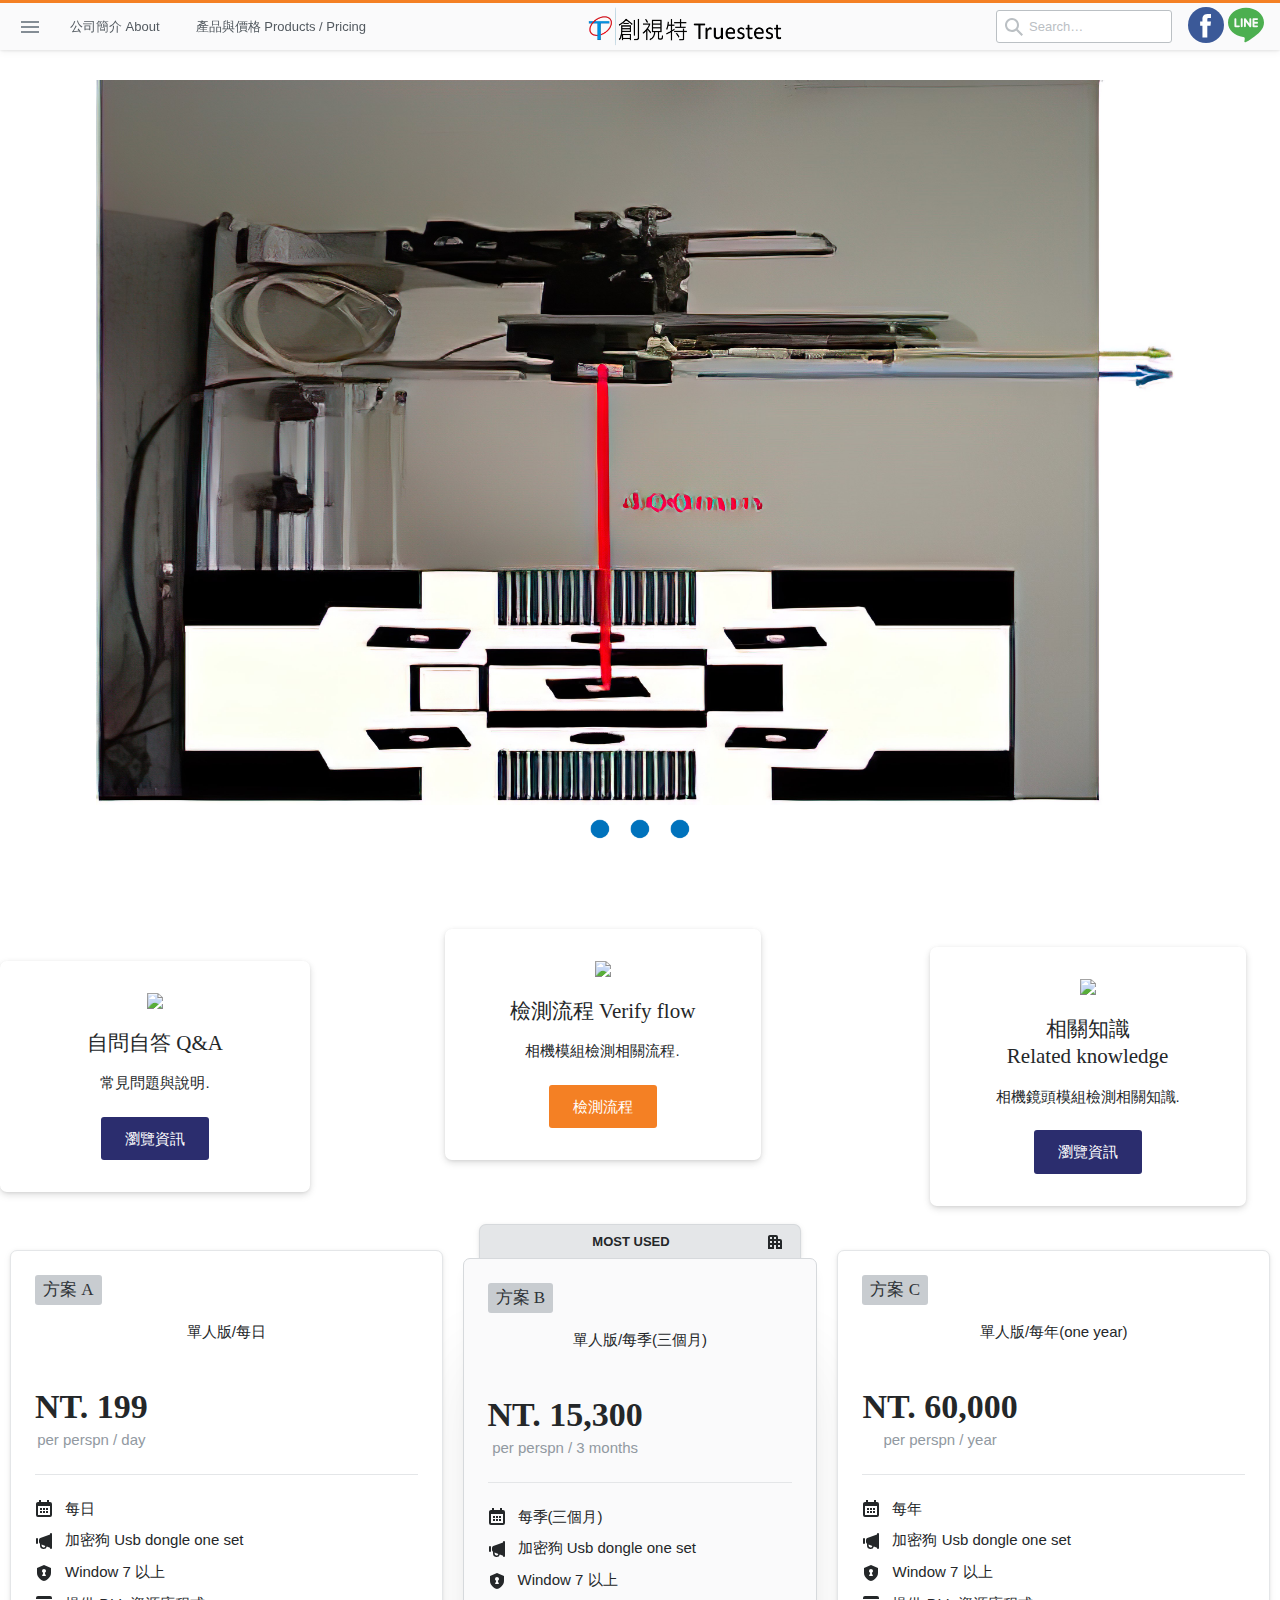
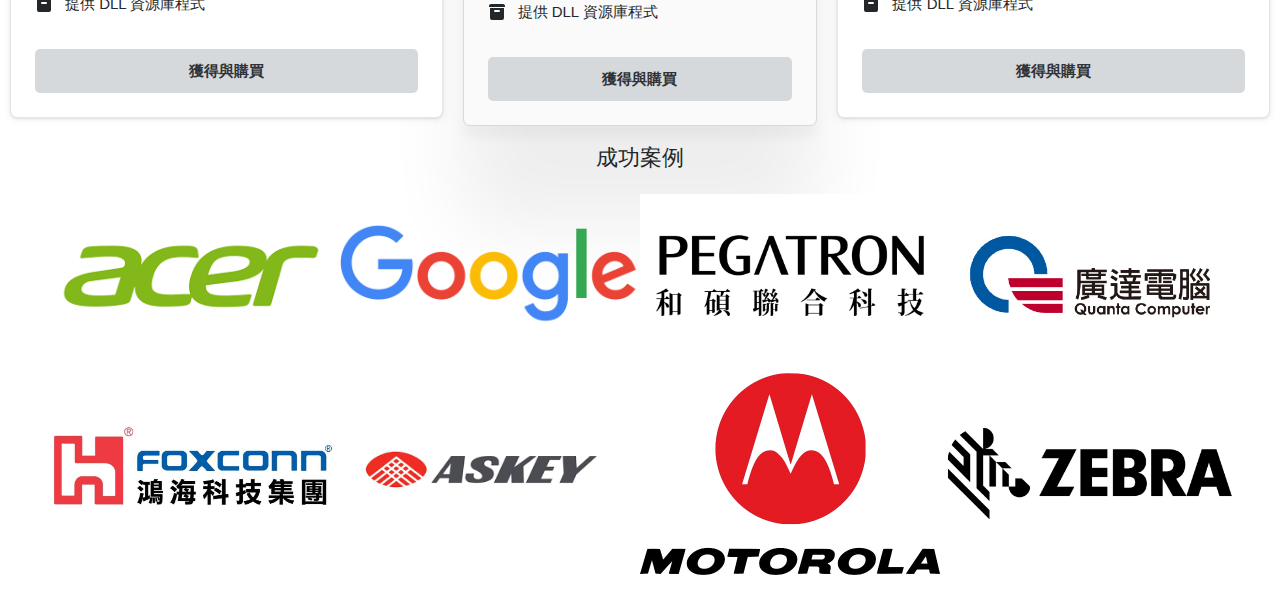
==== src/main/webapp/index.htm @ 37cd7186 "Trustest" ====
<!DOCTYPE html>
<!-- saved from url=(0026)https://stackoverflow.com/ -->
<html class="html__responsive html__unpinned-leftnav">
    <head>
        <meta http-equiv="Content-Type" content="text/html; charset=UTF-8">
        <title>Stack Overflow - Where Developers Learn, Share, &amp; Build Careers</title>
        <link rel="shortcut icon" href="https://cdn.sstatic.net/Sites/stackoverflow/Img/favicon.ico?v=ec617d715196">
        <link rel="apple-touch-icon" href="https://cdn.sstatic.net/Sites/stackoverflow/Img/apple-touch-icon.png?v=c78bd457575a">
        <link rel="image_src" href="https://cdn.sstatic.net/Sites/stackoverflow/Img/apple-touch-icon.png?v=c78bd457575a"> 
        <link rel="search" type="application/opensearchdescription+xml" title="Stack Overflow" href="https://stackoverflow.com/opensearch.xml">
        <meta name="description" content="Stack Overflow is the largest, most trusted online community for developers to learn, share​ ​their programming ​knowledge, and build their careers.">
        <meta name="viewport" content="width=device-width, height=device-height, initial-scale=1.0, minimum-scale=1.0">
        <meta property="og:type" content="website">
        <meta property="og:url" content="https://stackoverflow.com/">
        <meta property="og:site_name" content="Stack Overflow">
        <meta property="og:image" itemprop="image primaryImageOfPage" content="https://cdn.sstatic.net/Sites/stackoverflow/Img/apple-touch-icon@2.png?v=73d79a89bded">
        <meta name="twitter:card" content="summary">
        <meta name="twitter:domain" content="stackoverflow.com">
        <meta name="twitter:title" property="og:title" itemprop="name" content="Stack Overflow - Where Developers Learn, Share, &amp; Build Careers">
        <meta name="twitter:description" property="og:description" itemprop="description" content="Stack Overflow | The World’s Largest Online Community for Developers">
        <script src="./stack_files/rules-p-c1rF4kxgLUzNc.js" async=""></script><script async="" src="./stack_files/quant.js"></script><script async="" src="./stack_files/beacon.js"></script><script async="" src="./stack_files/analytics.js"></script><script src="./stack_files/jquery.min.js"></script>
        <script src="./stack_files/stub.en.js"></script>
        <link rel="stylesheet" type="text/css" href="./stack_files/stacks.css">
        <link rel="stylesheet" type="text/css" href="./stack_files/primary.css">
        <link rel="stylesheet" type="text/css" href="./stack_files/product.css">
        <link rel="alternate" type="application/atom+xml" title="Feed of recent questions" href="https://stackoverflow.com/feeds">
        <link rel="stylesheet" type="text/css" href="./stack_files/channels.css">
        <link rel="stylesheet" href="https://unpkg.com/purecss@2.0.5/build/pure-min.css">
        <script>
            StackExchange.init({
                "locale": "en",
                "serverTime": 1613715689,
                "routeName": "Home/Index",
                "stackAuthUrl": "https://stackauth.com",
                "networkMetaHostname": "meta.stackexchange.com",
                "site": {
                    "name": "Stack Overflow",
                    "description": "Q&A for professional and enthusiast programmers",
                    "isNoticesTabEnabled": true,
                    "enableNewTagCreationWarning": true,
                    "insertSpaceAfterNameTabCompletion": false,
                    "id": 1,
                    "cookieDomain": ".stackoverflow.com",
                    "childUrl": "https://meta.stackoverflow.com",
                    "styleCodeWithHighlightjs": true,
                    "negativeVoteScoreFloor": null,
                    "enableSocialMediaInSharePopup": true,
                    "protocol": "https"
                },
                "user": {
                    "fkey": "f52e686d8489e30d77477651a9c94c0efb3b7c99b599800d21c35150d5d7515f",
                    "tid": "e26c190d-0351-7ff5-4b6b-415f6c584e98",
                    "rep": 0,
                    "isAnonymous": true,
                    "isAnonymousNetworkWide": true
                },
                "events": {
                    "postType": {"question": 1},
                    "postEditionSection": {
                        "title": 1,
                        "body": 2,
                        "tags": 3
                    }
                },
                "story": {
                    "minCompleteBodyLength": 75,
                    "likedTagsMaxLength": 300,
                    "dislikedTagsMaxLength": 300
                },
                "jobPreferences": {
                    "maxNumDeveloperRoles": 2,
                    "maxNumIndustries": 4
                },
                "svgIconPath": "https://cdn.sstatic.net/Img/stacks-icons",
                "svgIconHash": "5acef7872715"
            },
                    {
                        "userProfile": {
                            "openGraphAPIKey": "4a307e43-b625-49bb-af15-ffadf2bda017"
                        },
                        "userMessaging": {
                            "showNewFeatureNotice": true
                        },
                        "tags": {},
                        "subscriptions": {"defaultMaxTrueUpSeats": 1000},
                        "snippets": {
                            "renderDomain": "stacksnippets.net",
                            "snippetsEnabled": true
                        },
                        "slack": {
                            "sidebarAdDismissCookie": "slack-sidebar-ad",
                            "sidebarAdDismissCookieExpirationDays": 60.0
                        },
                        "site": {
                            "allowImageUploads": true,
                            "enableImgurHttps": true,
                            "enableUserHovercards": true,
                            "forceHttpsImages": true,
                            "styleCode": true
                        },
                        "intercom": {
                            "appId": "inf0secd",
                            "hostBaseUrl": "https://stacksnippets.net"
                        },
                        "paths": {},
                        "monitoring": {
                            "clientTimingsAbsoluteTimeout": 30000,
                            "clientTimingsDebounceTimeout": 1000
                        },
                        "mentions": {"maxNumUsersInDropdown": 50},
                        "markdown": {"enableTables": true},
                        "legal": {
                            "oneTrustConfigId": "c3d9f1e3-55f3-4eba-b268-46cee4c6789c"},
                        "flags": {
                            "allowRetractingCommentFlags": true,
                            "allowRetractingFlags": true
                        },
                        "comments": {},
                        "accounts": {
                            "currentPasswordRequiredForChangingStackIdPassword": true
                        }
                    });
            StackExchange.using("gps", function () {
                StackExchange.gps.init(true);
            });
            StackExchange.ready(function () {
                StackExchange.topbar.init();
            });
            //StackExchange.scrollPadding.setPaddingTop(50, 10);
        </script>
        <noscript id="noscript-css"><style>body,.top-bar{margin-top:1.9em}</style></noscript>
        <script async="" src="./stack_files/full-anon.en.js"></script>

    </head>

    <body class="home-page unified-theme">
        <div id="notify-container"></div>
        <div id="custom-header"></div>
        <header class="top-bar js-top-bar top-bar__network _fixed">
            <div class="wmx12 mx-auto grid ai-center h100" role="menubar">
                <div class="-main grid--cell">
                    <a href="https://stackoverflow.com/#" class="left-sidebar-toggle p0 ai-center jc-center js-left-sidebar-toggle" role="menuitem" aria-haspopup="true" aria-controls="left-sidebar" aria-expanded="false"><span class="ps-relative"></span></a>
                    <div class="topbar-dialog leftnav-dialog js-leftnav-dialog dno">
                        <div class="left-sidebar js-unpinned-left-sidebar" data-is-here-when="sm md lg" id="left-sidebar">
                            <div class="left-sidebar--sticky-container js-sticky-leftnav">
                                <nav role="navigation">
                                    <ol class="nav-links">
                                        <li class="nav-links">
                                            <a href="/Trustest" title="回首頁" class="pl8 js-gps-track nav-links--link" data-gps-track="top_nav.click({is_current:true, location:1, destination:8})" aria-controls="" data-controller="" data-s-popover-placement="right">
                                                <div class="grid ai-center">
                                                    <div class="grid--cell truncate">
                                                        首頁 Home
                                                    </div>
                                                </div>
                                            </a>
                                        </li>
                                        <li class="nav-links">
                                            <a style="cursor: default" href="#" class="pl8 js-gps-track nav-links--link" data-gps-track="top_nav.click({is_current:true, location:1, destination:8})" aria-controls="" data-controller="" data-s-popover-placement="right">
                                                <div class="grid ai-center">
                                                    <div class="grid--cell truncate">
                                                        介紹 Public
                                                    </div>
                                                </div>
                                            </a>
                                            <ol>
                                                <li><a href="#" title="相機檢測介紹">相機檢測 Trustest camera</a></li>
                                                <!--<li><a href="#" title="使用者">Users</a></li>-->
                                            </ol>
                                        </li>
                                        <li class="nav-links">
                                            <a style="cursor: default" href="#" class="pl8 js-gps-track nav-links--link" data-gps-track="top_nav.click({is_current:true, location:1, destination:8})" aria-controls="" data-controller="" data-s-popover-placement="right">
                                                <div class="grid ai-center">
                                                    <div class="grid--cell truncate">
                                                        找解決方案 Find a solution
                                                    </div>
                                                </div>
                                            </a>
                                            <ol>
                                                <li><a href="#" title="解決方案">解決方案 Solution</a></li>
                                                <li><a href="#" title="專案項目">專案項目 Projects</a></li>
                                            </ol>
                                        </li>
                                        <li class="nav-links">
                                            <a href="#" title="公司簡介" class="pl8 js-gps-track nav-links--link" data-gps-track="top_nav.click({is_current:true, location:1, destination:8})" aria-controls="" data-controller="" data-s-popover-placement="right">
                                                <div class="grid ai-center">
                                                    <div class="grid--cell truncate">
                                                        公司簡介 About
                                                    </div>
                                                </div>
                                            </a>
                                        </li>
                                        <li class="nav-links">
                                            <a href="#" title="產品與價格" class="pl8 js-gps-track nav-links--link" data-gps-track="top_nav.click({is_current:true, location:1, destination:8})" aria-controls="" data-controller="" data-s-popover-placement="right">
                                                <div class="grid ai-center">
                                                    <div class="grid--cell truncate">
                                                        產品與價格 Products / Pricing
                                                    </div>
                                                </div>
                                            </a>
                                        </li>
                                    </ol>
                                </nav>
                            </div>
                        </div>
                    </div>
                </div>
                <ol class="list-reset grid gs4" role="presentation">
                    <li class="grid--cell md:d-none">
                        <a href="#" class="-marketing-link js-gps-track" data-gps-track="top_nav.products.click({location:1, destination:7})" data-ga="[&quot;top navigation&quot;,&quot;about menu click&quot;,null,null,null]">
                            公司簡介 About
                        </a>
                    </li>
                    <li class="grid--cell">
                        <a href="#" class="-marketing-link js-gps-track js-products-menu" aria-controls="products-popover" data-controller="s-popover" data-action="s-popover#toggle" data-s-popover-placement="bottom" data-s-popover-toggle-class="is-selected" data-gps-track="top_nav.products.click({location:1, destination:1})" data-ga="[&quot;top navigation&quot;,&quot;products menu click&quot;,null,null,null]">
                            產品與價格 Products / Pricing
                        </a>
                    </li>
                </ol>
                <div style="width: 600px">
                    <img src="images/logo2.png" width="200" style="display: block;margin-left: auto;margin-right: auto;">
                </div>
                <form id="search" role="search" action="#" class="grid--cell fl-grow1 searchbar px12 js-searchbar " autocomplete="off">
                    <div class="ps-relative">
                        <input name="q" type="text" placeholder="Search…" value="" autocomplete="off" maxlength="240" class="s-input s-input__search js-search-field " aria-label="Search" aria-controls="top-search" data-controller="s-popover" data-action="focus-&gt;s-popover#show" data-s-popover-placement="bottom-start">
                        <svg aria-hidden="true" class="s-input-icon s-input-icon__search svg-icon iconSearch" width="18" height="18" viewBox="0 0 18 18"><path d="M18 16.5l-5.14-5.18h-.35a7 7 0 10-1.19 1.19v.35L16.5 18l1.5-1.5zM12 7A5 5 0 112 7a5 5 0 0110 0z"></path></svg>
                        <div class="s-popover p0 wmx100 wmn4 sm:wmn-initial js-top-search-popover" id="top-search" role="menu">
                            <div class="s-popover--arrow"></div>
                            <div class="js-spinner p24 grid ai-center jc-center d-none">
                                <div class="s-spinner s-spinner__sm fc-orange-400">
                                    <div class="v-visible-sr">Loading…</div>
                                </div>
                            </div>
                            <span class="v-visible-sr js-screen-reader-info"></span>
                            <div class="js-ac-results overflow-y-auto hmx3 d-none"></div>
                            <div class="js-search-hints" aria-describedby="Tips for searching"></div>
                        </div>
                    </div>
                </form>
                <ol class="overflow-x-auto ml-auto -secondary grid ai-center list-reset h100 user-logged-out" role="presentation">
                    <li class="-item searchbar-trigger"><a href="https://stackoverflow.com/#" class="-link js-searchbar-trigger" role="button" aria-label="Search" aria-haspopup="true" aria-controls="search" title="Click to show search"><svg aria-hidden="true" class="svg-icon iconSearch" width="18" height="18" viewBox="0 0 18 18"><path d="M18 16.5l-5.14-5.18h-.35a7 7 0 10-1.19 1.19v.35L16.5 18l1.5-1.5zM12 7A5 5 0 112 7a5 5 0 0110 0z"></path></svg></a></li>
                    <li class="-ctas">
                        <a href="https://www.facebook.com/" target="_blank">
                            <svg width="36" height="36" version="1.1" id="Capa_1" xmlns="http://www.w3.org/2000/svg" xmlns:xlink="http://www.w3.org/1999/xlink" x="0px" y="0px" viewBox="0 0 112.196 112.196" style="enable-background:new 0 0 112.196 112.196;" xml:space="preserve"><circle style="fill:#3B5998;" cx="56.098" cy="56.098" r="56.098"/><path style="fill:#FFFFFF;" d="M70.201,58.294h-10.01v36.672H45.025V58.294h-7.213V45.406h7.213v-8.34c0-5.964,2.833-15.303,15.301-15.303L71.56,21.81v12.51h-8.151c-1.337,0-3.217,0.668-3.217,3.513v7.585h11.334L70.201,58.294z"/></svg>
                        </a>
                        <a href="https://line.me/">
                            <svg enable-background="new 0 0 24 24" height="36" viewBox="0 0 24 24" width="36" xmlns="http://www.w3.org/2000/svg"><path d="m12 .5c-6.615 0-12 4.398-12 9.803 0 4.841 4.27 8.897 10.035 9.668.391.083.923.26 1.058.594.12.303.079.771.038 1.087l-.164 1.026c-.045.303-.24 1.193 1.049.649 1.291-.542 6.916-4.104 9.436-7.019 1.724-1.9 2.548-3.847 2.548-6.005 0-5.405-5.385-9.803-12-9.803zm-4.697 13.017h-2.386c-.345 0-.63-.287-.63-.633v-4.801c0-.347.285-.634.63-.634.348 0 .63.287.63.634v4.167h1.756c.348 0 .629.285.629.634 0 .346-.282.633-.629.633zm2.466-.633c0 .346-.282.633-.631.633-.345 0-.627-.287-.627-.633v-4.801c0-.347.282-.634.63-.634.346 0 .628.287.628.634zm5.741 0c0 .272-.174.513-.432.6-.064.021-.133.031-.199.031-.211 0-.391-.091-.51-.252l-2.443-3.338v2.958c0 .346-.279.633-.631.633-.346 0-.626-.287-.626-.633v-4.8c0-.272.173-.513.43-.599.06-.023.136-.033.194-.033.195 0 .375.105.495.256l2.462 3.351v-2.975c0-.347.282-.634.63-.634.345 0 .63.287.63.634zm3.855-3.035c.349 0 .63.287.63.635 0 .347-.281.634-.63.634h-1.755v1.132h1.755c.349 0 .63.285.63.634 0 .346-.281.633-.63.633h-2.386c-.345 0-.627-.287-.627-.633v-4.801c0-.347.282-.634.63-.634h2.386c.346 0 .627.287.627.634 0 .351-.281.634-.63.634h-1.755v1.132z" fill="#4caf50"/></svg>
                        </a>
                    </li>
                </ol>
            </div>
        </header>

        <!-- Part I -->
        <style>
            td {
                vertical-align: top;
            }
        </style>
        <div style="height:30px"></div>
        <table border="0">
            <td valign="top" align="center">
                <img width="85%" src="images/demo2.jpg" id="mainPhoto">
            </td>
        </table>
    <center>
        <table border="1" width="100">    
            <td style="padding: 10px">
                <img src="images/circle.png" width="20" onclick="document.getElementById('mainPhoto').src = 'images/demo1.jpg'; this.src = 'images/circle2.png'">
            </td>
            <td style="padding: 10px">
                <img src="images/circle.png" width="20" onclick="document.getElementById('mainPhoto').src = 'images/demo2.jpg'; this.src = 'images/circle2.png'">
            </td>
            <td style="padding: 10px">
                <img src="images/circle.png" width="20" onclick="document.getElementById('mainPhoto').src = 'images/demo3.jpg'; this.src = 'images/circle2.png'">
            </td>
        </table>
    </center>
    <div style="height:30px"></div>
    <!-- Part II -->
    <table border="0">
        <td valign="top" align="center">
            <div class="grid--cell wmx3 fs-body2 ta-center bs-md bar-lg p32 mt64 md:mt0 md:mb32 h:bs-lg">
                <img class="mb16" src="https://cdn.sstatic.net/Img/home/public-qa.svg?v=d82acaa7df9f">
                <h4 class="fs-title p-ff-roboto-slab mb16">
                    自問自答 Q&amp;A
                </h4>
                <p class="mb24">
                    常見問題與說明. </p>
                <a href="#" class="d-inline-block fc-white p-bg-purple d:bg-blue-600 py12 px24 bar-sm js-gps-track" data-gps-track="product_homepage.for_developers.click({ product: 'FreeCommunity' })"  data-ga="[&quot;home page&quot;,&quot;browse questions click&quot;,&quot;for developers section&quot;,null,null]">
                    瀏覽資訊
                </a>
            </div>
        </td>
        <td valign="top" align="center">
            <div class="grid--cell wmx3 fs-body2 bs-md bar-lg p32 mr64 ml64 md:mr0 md:ml0 md:mb32 h:bs-lg">
                <img class="mb16" src="https://cdn.sstatic.net/Img/home/private-qa.svg?v=2c1de180b6d7">
                <h4 class="fs-title p-ff-roboto-slab mb16">
                    檢測流程 Verify flow
                </h4>
                <p class="mb24">
                    相機模組檢測相關流程.
                </p>
                <a href="#" class="d-inline-block fc-white bg-orange-400 py12 px24 bar-sm js-gps-track" data-gps-track="product_homepage.for_developers.click({ product: 'PrivateQA' })" data-ga="[&quot;home page&quot;,&quot;private qa - learn more click&quot;,&quot;for developers section&quot;,null,null]">
                    檢測流程
                </a>
            </div>
        </td>
        <td valign="top" align="center">
            <div class="grid--cell wmx3 fs-body2 bs-md bar-lg p32 mt64 md:mt0 md:mb32 h:bs-lg">
                <img class="mb16" src="https://cdn.sstatic.net/Img/home/jobs.svg?v=931d6c0863ee">
                <h4 class="fs-title p-ff-roboto-slab mb16">
                    相關知識<br>Related knowledge
                </h4>
                <p class="mb24">
                    相機鏡頭模組檢測相關知識.
                </p>
                <a href="#" class="d-inline-block fc-white p-bg-purple d:bg-blue-600 py12 px24 bar-sm js-gps-track" data-gps-track="product_homepage.for_developers.click({ product: 'Jobs' })" data-ga="[&quot;home page&quot;,&quot;browse jobs click&quot;,&quot;for developers section&quot;,null,null]">
                    瀏覽資訊
                </a>
            </div>
        </td>

    </table>

    <!-- Part III -->
    <table>
        <td valign="top" align="center" style="padding:10px">
            <div id="p-pricing-grid-basic" class="grid--cell d-flex fd-column wmn3 pt2 pb16">            
                <div class="mt32 sm:mt0 h100 p24 bg-white d:p-bg-dark-tint ba bc-black-075 bar-lg bs-sm fs-body2 d-flex fd-column">
                    <h2 class="px8 py4 as-start bar-sm bg-black-150 fc-black-750 fs-body3 p-ff-roboto-slab">
                        方案 A
                    </h2>
                    <p class="h32 mb24">
                        單人版/每日
                    </p>

                    <div class="bb bc-black-075 pb24 mb24 grid">
                        <div class="grid--cell">
                            <div class="p-ff-roboto-slab-bold fs-headline2 p-font-smooth lh-xs pt12 mb6 ws-nowrap">
                                <span class="js-billed-yearly">
                                    NT. 199
                                </span>
                                <span class="js-billed-monthly d-none">$7 USD</span>
                            </div>
                            <div class="fc-black-350 fs-body2">
                                per perspn / day        </div>

                        </div>

                    </div>

                    <div class="d-flex mb12 ">
                        <div class="mr12"><svg aria-hidden="true" class="svg-icon iconCalendar" width="18" height="18" viewBox="0 0 18 18"><path d="M14 2h1a2 2 0 012 2v11a2 2 0 01-2 2H3a2 2 0 01-2-2V4c0-1.1.9-2 2-2h1V0h2v2h6V0h2v2zM3 6v9h12V6H3zm2 2h2v2H5V8zm0 3h2v2H5v-2zm3 0h2v2H8v-2zm3 0h2v2h-2v-2zm0-3h2v2h-2V8zM8 8h2v2H8V8z"></path></svg></div>
                        <div>每日</div>
                    </div>

                    <div class="d-flex mb12 ">
                        <div class="mr12"><svg aria-hidden="true" class="svg-icon iconBullhorn" width="18" height="18" viewBox="0 0 18 18"><path d="M16 1a1 1 0 00-1 1v.38L5.3 6A2 2 0 004 7.9v2.22a2 2 0 001 1.74v1.65a3.5 3.5 0 006.87.95L15 15.63V16a1 1 0 102 0V2a1 1 0 00-1-1zM6.6 12.47l3.76 1.42a1.9 1.9 0 01-3.76-.39v-1.03zM2 6a1 1 0 00-1 1v4a1 1 0 102 0V7a1 1 0 00-1-1z"></path></svg></div>
                        <div>加密狗 Usb dongle one set</div>
                    </div>

                    <div class="d-flex mb12 ">
                        <div class="mr12"><svg aria-hidden="true" class="svg-icon iconShield" width="18" height="18" viewBox="0 0 18 18"><path d="M2 4l7-3 7 3v5.02C16 13.69 10.69 17 9 17c-1.69 0-7-3.31-7-7.98V4zm6.14 5.2L7 12h4L9.86 9.2a.58.58 0 01.25-.59c.56-.36.89-.95.89-1.61 0-1.09-.94-2-2.02-2A2 2 0 007 7c0 .66.33 1.25.89 1.61.2.13.3.36.25.59z"></path></svg></div>
                        <div>Window 7 以上</div>
                    </div>

                    <div class="d-flex mb12 ">
                        <div class="mr12"><svg aria-hidden="true" class="svg-icon iconArchive" width="18" height="18" viewBox="0 0 18 18"><path d="M3 1a2 2 0 00-2 2v1h16V3a2 2 0 00-2-2H3zM2 5h14v10a2 2 0 01-2 2H4a2 2 0 01-2-2V5zm4 3a1 1 0 001 1h4a1 1 0 100-2H7a1 1 0 00-1 1z"></path></svg></div>
                        <div>提供 DLL 資源庫程式</div>
                    </div>


                    <div class="mt-auto">
                        <a href="#" class="s-btn mt24 d-block as-stretch fs-body2 px32 bar-md p-ff-source-bold bg-black-100 h:bg-blue-500 fc-black-750 h:fc-white h:bg-blue-500 h:fc-white" data-ga="[&quot;teams landing&quot;,&quot;plans menu click&quot;,&quot;Start your free trial&quot;,null,null]">
                            獲得與購買
                        </a>
                    </div>

                </div>
            </div>
        </td>
        <td valign="top" align="center" style="padding:10px">
            <div class="px16 py8 bg-black-075 d:bg-black-025 bl bt br bc-black-100 btr-lg bs-sm fs-body2 mx16 p-ff-source-bold fs-body1">
                <svg aria-hidden="true" class="float-right svg-icon iconIndustry" width="18" height="18" viewBox="0 0 18 18"><path d="M10 16v-4H8v4H2V4c0-1.1.9-2 2-2h6a2 2 0 012 2v2h2a2 2 0 012 2v8h-6zM4 4v2h2V4H4zm0 4v2h2V8H4zm4-4v2h2V4H8zm0 4v2h2V8H8zm-4 4v2h2v-2H4zm8 0v2h2v-2h-2zm0-4v2h2V8h-2z"></path></svg>
                MOST USED
            </div>
            <div class="p24 h100 bg-black-025 ba bc-black-100 bar-lg p-bs-wrapper fs-body2 d-flex fd-column">           
                <h2 class="px8 py4 as-start bar-sm bg-black-150 fc-black-750 fs-body3 p-ff-roboto-slab">
                    方案 B
                </h2>
                <p class="h32 mb24">
                    單人版/每季(三個月)
                </p>

                <div class="bb bc-black-075 pb24 mb24 grid">
                    <div class="grid--cell">
                        <div class="p-ff-roboto-slab-bold fs-headline2 p-font-smooth lh-xs pt12 mb6 ws-nowrap">
                            <span class="js-billed-yearly">
                                NT. 15,300
                            </span>
                            <span class="js-billed-monthly d-none">$7 USD</span>
                        </div>
                        <div class="fc-black-350 fs-body2">
                            per perspn / 3 months        </div>

                    </div>

                </div>

                <div class="d-flex mb12 ">
                    <div class="mr12"><svg aria-hidden="true" class="svg-icon iconCalendar" width="18" height="18" viewBox="0 0 18 18"><path d="M14 2h1a2 2 0 012 2v11a2 2 0 01-2 2H3a2 2 0 01-2-2V4c0-1.1.9-2 2-2h1V0h2v2h6V0h2v2zM3 6v9h12V6H3zm2 2h2v2H5V8zm0 3h2v2H5v-2zm3 0h2v2H8v-2zm3 0h2v2h-2v-2zm0-3h2v2h-2V8zM8 8h2v2H8V8z"></path></svg></div>
                    <div>每季(三個月)</div>
                </div>

                <div class="d-flex mb12 ">
                    <div class="mr12"><svg aria-hidden="true" class="svg-icon iconBullhorn" width="18" height="18" viewBox="0 0 18 18"><path d="M16 1a1 1 0 00-1 1v.38L5.3 6A2 2 0 004 7.9v2.22a2 2 0 001 1.74v1.65a3.5 3.5 0 006.87.95L15 15.63V16a1 1 0 102 0V2a1 1 0 00-1-1zM6.6 12.47l3.76 1.42a1.9 1.9 0 01-3.76-.39v-1.03zM2 6a1 1 0 00-1 1v4a1 1 0 102 0V7a1 1 0 00-1-1z"></path></svg></div>
                    <div>加密狗 Usb dongle one set</div>
                </div>

                <div class="d-flex mb12 ">
                    <div class="mr12"><svg aria-hidden="true" class="svg-icon iconShield" width="18" height="18" viewBox="0 0 18 18"><path d="M2 4l7-3 7 3v5.02C16 13.69 10.69 17 9 17c-1.69 0-7-3.31-7-7.98V4zm6.14 5.2L7 12h4L9.86 9.2a.58.58 0 01.25-.59c.56-.36.89-.95.89-1.61 0-1.09-.94-2-2.02-2A2 2 0 007 7c0 .66.33 1.25.89 1.61.2.13.3.36.25.59z"></path></svg></div>
                    <div>Window 7 以上</div>
                </div>

                <div class="d-flex mb12 ">
                    <div class="mr12"><svg aria-hidden="true" class="svg-icon iconArchive" width="18" height="18" viewBox="0 0 18 18"><path d="M3 1a2 2 0 00-2 2v1h16V3a2 2 0 00-2-2H3zM2 5h14v10a2 2 0 01-2 2H4a2 2 0 01-2-2V5zm4 3a1 1 0 001 1h4a1 1 0 100-2H7a1 1 0 00-1 1z"></path></svg></div>
                    <div>提供 DLL 資源庫程式</div>
                </div>


                <div class="mt-auto">
                    <a href="#" class="s-btn mt24 d-block as-stretch fs-body2 px32 bar-md p-ff-source-bold bg-black-100 h:bg-blue-500 fc-black-750 h:fc-white h:bg-blue-500 h:fc-white" data-ga="[&quot;teams landing&quot;,&quot;plans menu click&quot;,&quot;Start your free trial&quot;,null,null]">
                        獲得與購買
                    </a>
                </div>

            </div>
        </td>
        <td valign="top" align="center" style="padding:10px">
            <div id="p-pricing-grid-basic" class="grid--cell d-flex fd-column wmn3 pt2 pb16">            
                <div class="mt32 sm:mt0 h100 p24 bg-white d:p-bg-dark-tint ba bc-black-075 bar-lg bs-sm fs-body2 d-flex fd-column">
                    <h2 class="px8 py4 as-start bar-sm bg-black-150 fc-black-750 fs-body3 p-ff-roboto-slab">
                        方案 C
                    </h2>
                    <p class="h32 mb24">
                        單人版/每年(one year)
                    </p>

                    <div class="bb bc-black-075 pb24 mb24 grid">
                        <div class="grid--cell">
                            <div class="p-ff-roboto-slab-bold fs-headline2 p-font-smooth lh-xs pt12 mb6 ws-nowrap">
                                <span class="js-billed-yearly">
                                    NT. 60,000
                                </span>
                                <span class="js-billed-monthly d-none">$7 USD</span>
                            </div>
                            <div class="fc-black-350 fs-body2">
                                per perspn / year        </div>

                        </div>

                    </div>

                    <div class="d-flex mb12 ">
                        <div class="mr12"><svg aria-hidden="true" class="svg-icon iconCalendar" width="18" height="18" viewBox="0 0 18 18"><path d="M14 2h1a2 2 0 012 2v11a2 2 0 01-2 2H3a2 2 0 01-2-2V4c0-1.1.9-2 2-2h1V0h2v2h6V0h2v2zM3 6v9h12V6H3zm2 2h2v2H5V8zm0 3h2v2H5v-2zm3 0h2v2H8v-2zm3 0h2v2h-2v-2zm0-3h2v2h-2V8zM8 8h2v2H8V8z"></path></svg></div>
                        <div>每年</div>
                    </div>

                    <div class="d-flex mb12 ">
                        <div class="mr12"><svg aria-hidden="true" class="svg-icon iconBullhorn" width="18" height="18" viewBox="0 0 18 18"><path d="M16 1a1 1 0 00-1 1v.38L5.3 6A2 2 0 004 7.9v2.22a2 2 0 001 1.74v1.65a3.5 3.5 0 006.87.95L15 15.63V16a1 1 0 102 0V2a1 1 0 00-1-1zM6.6 12.47l3.76 1.42a1.9 1.9 0 01-3.76-.39v-1.03zM2 6a1 1 0 00-1 1v4a1 1 0 102 0V7a1 1 0 00-1-1z"></path></svg></div>
                        <div>加密狗 Usb dongle one set</div>
                    </div>

                    <div class="d-flex mb12 ">
                        <div class="mr12"><svg aria-hidden="true" class="svg-icon iconShield" width="18" height="18" viewBox="0 0 18 18"><path d="M2 4l7-3 7 3v5.02C16 13.69 10.69 17 9 17c-1.69 0-7-3.31-7-7.98V4zm6.14 5.2L7 12h4L9.86 9.2a.58.58 0 01.25-.59c.56-.36.89-.95.89-1.61 0-1.09-.94-2-2.02-2A2 2 0 007 7c0 .66.33 1.25.89 1.61.2.13.3.36.25.59z"></path></svg></div>
                        <div>Window 7 以上</div>
                    </div>

                    <div class="d-flex mb12 ">
                        <div class="mr12"><svg aria-hidden="true" class="svg-icon iconArchive" width="18" height="18" viewBox="0 0 18 18"><path d="M3 1a2 2 0 00-2 2v1h16V3a2 2 0 00-2-2H3zM2 5h14v10a2 2 0 01-2 2H4a2 2 0 01-2-2V5zm4 3a1 1 0 001 1h4a1 1 0 100-2H7a1 1 0 00-1 1z"></path></svg></div>
                        <div>提供 DLL 資源庫程式</div>
                    </div>


                    <div class="mt-auto">
                        <a href="#" class="s-btn mt24 d-block as-stretch fs-body2 px32 bar-md p-ff-source-bold bg-black-100 h:bg-blue-500 fc-black-750 h:fc-white h:bg-blue-500 h:fc-white" data-ga="[&quot;teams landing&quot;,&quot;plans menu click&quot;,&quot;Start your free trial&quot;,null,null]">
                            獲得與購買
                        </a>
                    </div>

                </div>
            </div>
        </td>

    </table>

    <!-- Part IV -->
    <style>
        td {
            vertical-align: middle;
        }
    </style>
    <table class="pure-table">
        <tr>
            <td valign="top" align="center">
                <h1>成功案例</h1>
            </td>
        </tr>
        <tr>
            <td align="center">
                <table>
                    <tr>
                        <td><img src="images/acer.png" width="300"></td>
                        <td><img src="images/google.png" width="300"></td>
                        <td><img src="images/和碩.png" width="300"></td>
                        <td><img src="images/廣達.jpg" width="300"></td>
                    </tr>
                    <tr>
                        <td><img src="images/鴻海.jpg" width="300"></td>
                        <td><img src="images/askey.png" width="300"></td>
                        <td><img src="images/motorola.png" width="300"></td>
                        <td><img src="images/zebera.png" width="300"></td>
                    </tr>
                </table>
            </td>
        </tr>

    </table>

</body>
</html>
---- src/main/webapp/stack_files/stacks.css ----
html,body,div,span,applet,object,iframe,h1,h2,h3,h4,h5,h6,p,blockquote,pre,a,abbr,acronym,address,big,cite,code,del,dfn,em,img,ins,kbd,q,s,samp,small,strike,strong,sub,sup,tt,var,b,u,i,center,dl,dt,dd,ol,ul,li,fieldset,form,label,legend,table,caption,tbody,tfoot,thead,tr,th,td,article,aside,canvas,details,embed,figure,figcaption,footer,header,hgroup,menu,nav,output,ruby,section,summary,time,mark,audio,video{margin:0;padding:0;border:0;font:inherit;font-size:100%;vertical-align:baseline}article,aside,details,figcaption,figure,footer,header,hgroup,menu,nav,section{display:block}body{line-height:1}ol,ul{list-style:none}blockquote,q{quotes:none}blockquote:before,blockquote:after,q:before,q:after{content:'';content:none}table{border-collapse:collapse;border-spacing:0}sub,sup{font-size:80%;line-height:1;vertical-align:sub}sup{vertical-align:super}button{margin:0}.svg-icon,.svg-spot{vertical-align:bottom}.svg-icon:not(.native) *,.svg-spot:not(.native) *{fill:currentColor}.s-avatar{display:inline-block;position:relative;width:16px;height:16px;border-radius:3px;background-color:#fff;background-repeat:no-repeat;background-size:100%;vertical-align:bottom}.s-avatar .s-avatar--letter{display:block;color:#fff;font-size:11px;font-weight:bold;line-height:1.4545455;text-align:center;text-transform:uppercase;-webkit-user-select:none;-moz-user-select:none;-ms-user-select:none;user-select:none}.s-avatar .s-avatar--badge{position:absolute;right:-4px;bottom:-4px}.s-avatar .s-avatar--image{width:16px;height:16px;border-radius:3px;display:block}.s-avatar.s-avatar__24{width:24px;height:24px}.s-avatar.s-avatar__24 .s-avatar--letter{font-size:16px}.s-avatar.s-avatar__24 .s-avatar--badge{-webkit-transform:scale(1.1);transform:scale(1.1)}.s-avatar.s-avatar__24 .s-avatar--image{width:24px;height:24px}.s-avatar.s-avatar__32{width:32px;height:32px;border-radius:5px}.s-avatar.s-avatar__32 .s-avatar--letter{font-size:22px}.s-avatar.s-avatar__32 .s-avatar--badge{-webkit-transform:scale(1.3);transform:scale(1.3)}.s-avatar.s-avatar__32 .s-avatar--image{width:32px;height:32px;border-radius:5px}.s-avatar.s-avatar__48{width:48px;height:48px;border-radius:5px}.s-avatar.s-avatar__48 .s-avatar--letter{font-size:34px}.s-avatar.s-avatar__48 .s-avatar--badge{-webkit-transform:scale(1.6);transform:scale(1.6)}.s-avatar.s-avatar__48 .s-avatar--image{width:48px;height:48px;border-radius:5px}.s-avatar.s-avatar__64{width:64px;height:64px;border-radius:7px}.s-avatar.s-avatar__64 .s-avatar--letter{font-size:44px}.s-avatar.s-avatar__64 .s-avatar--badge{-webkit-transform:scale(2.4);transform:scale(2.4)}.s-avatar.s-avatar__64 .s-avatar--image{width:64px;height:64px;border-radius:7px}.s-avatar.s-avatar__96{width:96px;height:96px;border-radius:10px}.s-avatar.s-avatar__96 .s-avatar--letter{font-size:66px}.s-avatar.s-avatar__96 .s-avatar--badge{-webkit-transform:scale(3);transform:scale(3)}.s-avatar.s-avatar__96 .s-avatar--image{width:96px;height:96px;border-radius:10px}.s-avatar.s-avatar__128{width:128px;height:128px;border-radius:14px}.s-avatar.s-avatar__128 .s-avatar--letter{font-size:88px}.s-avatar.s-avatar__128 .s-avatar--badge{-webkit-transform:scale(3);transform:scale(3)}.s-avatar.s-avatar__128 .s-avatar--image{width:128px;height:128px;border-radius:14px}.s-badge{display:inline-flex;align-content:center;justify-content:center;min-width:0;padding:0 6px;border-width:1px;border-style:solid;border-radius:3px;font-size:12px;font-weight:normal;line-height:2;text-decoration:none;vertical-align:middle;white-space:nowrap;border-color:var(--black-100);background-color:var(--black-050);color:var(--black-700)}.s-badge .s-tag--dismiss{background-color:transparent}a.s-badge:hover{text-decoration:none}.s-badge--image{display:inline-flex;align-self:center;margin-right:1px;margin-left:-5px}.s-badge__sm{min-width:18px;align-self:flex-start;padding-right:4px;padding-left:4px;font-size:11px;line-height:1.8}.s-badge__xs{align-self:flex-start;padding-right:1px;padding-left:1px;font-size:11px;line-height:1.2}.s-badge__gold{border-color:var(--gold-darker);background-color:var(--gold-lighter);color:var(--black-700)}.s-badge__gold .s-tag--dismiss{background-color:transparent}.s-badge__silver{border-color:var(--silver-darker);background-color:var(--silver-lighter);color:var(--black-700)}.s-badge__silver .s-tag--dismiss{background-color:transparent}.s-badge__bronze{border-color:var(--bronze-darker);background-color:var(--bronze-lighter);color:var(--black-700)}.s-badge__bronze .s-tag--dismiss{background-color:transparent}.s-badge__bounty{border-color:transparent;background-color:var(--blue-600);color:var(--white)}.s-badge__bounty .s-tag--dismiss{background-color:transparent}.s-badge__votes{border-color:var(--black-150);background-color:var(--white);color:var(--black-700)}.s-badge__votes .s-tag--dismiss{background-color:transparent}.s-badge__answered{border-color:transparent;background-color:var(--green-400);color:var(--white)}.s-badge__answered .s-tag--dismiss{background-color:transparent}.s-badge__rep{border-color:var(--green-400);background-color:var(--white);color:var(--green-500)}.s-badge__rep .s-tag--dismiss{background-color:transparent}.s-badge__rep-down{border-color:var(--red-400);background-color:var(--white);color:var(--red-500)}.s-badge__rep-down .s-tag--dismiss{background-color:transparent}.s-badge__important{border-color:transparent;background-color:var(--red-600);color:var(--white)}.s-badge__important .s-tag--dismiss{background-color:transparent}.s-badge__admin{border-color:transparent;background-color:var(--blue-600);color:var(--white)}.s-badge__admin .s-tag--dismiss{background-color:transparent}.s-badge__moderator{border-color:transparent;background-color:var(--blue-600);color:var(--white)}.s-badge__moderator .s-tag--dismiss{background-color:transparent}.s-badge__staff{border-color:transparent;background-color:var(--orange-400);color:var(--white)}.s-badge__staff .s-tag--dismiss{background-color:transparent}.s-badge__staff--sm{border-color:transparent;background-color:var(--orange-400);color:var(--white)}.s-badge__staff--sm .s-tag--dismiss{background-color:transparent}.s-award-bling{display:flex;align-items:center;color:inherit}.s-award-bling:before{content:"";margin-right:4px;width:8px;height:8px;border-radius:100%}.s-award-bling.s-award-bling__gold:before{background-color:var(--gold)}.s-award-bling.s-award-bling__silver:before{background-color:var(--silver)}.s-award-bling.s-award-bling__bronze:before{background-color:var(--bronze)}.s-empty-state{color:var(--fc-light);text-align:center;margin-left:auto;margin-right:auto}.s-empty-state p{font-size:13px;margin-bottom:12px}.s-empty-state p strong{color:var(--fc-dark)}.s-breadcrumbs{display:flex;flex-wrap:wrap;align-items:start;color:var(--black-150);font-size:12px}.s-breadcrumbs .s-breadcrumbs--item{display:flex;flex-wrap:nowrap;margin-top:2px;margin-bottom:2px}.s-breadcrumbs .s-breadcrumbs--divider{margin-right:4px;margin-left:4px}@media (max-width:640px){html.html__responsive:not(.html__unpinned-leftnav) .s-breadcrumbs .s-breadcrumbs--divider{margin-right:2px;margin-left:2px}}@media (max-width:640px){html.html__responsive.html__unpinned-leftnav .s-breadcrumbs .s-breadcrumbs--divider{margin-right:2px;margin-left:2px}}.s-breadcrumbs .s-breadcrumbs--link{color:var(--black-350)}.s-breadcrumbs .s-breadcrumbs--link:hover{color:var(--black-600)}.s-btn-group{display:flex;flex-wrap:wrap;margin-bottom:1px}.s-btn-group .s-btn{margin-bottom:-1px;white-space:nowrap}.s-btn-group .s-btn:not(:last-child){margin-right:-1px}.s-btn-group .s-btn:not(:first-child):not(:last-child){border-radius:0}.s-btn-group .s-btn:first-child:not(:only-child){border-top-right-radius:0;border-bottom-right-radius:0}.s-btn-group .s-btn:last-child:not(:only-child){border-top-left-radius:0;border-bottom-left-radius:0}.s-btn-group .s-btn.is-selected{z-index:25}.s-btn-group .s-btn:active{z-index:30}@media (max-width:640px){html.html__responsive:not(.html__unpinned-leftnav) .s-btn-group .s-btn{padding-left:.4em;padding-right:.4em}}@media (max-width:640px){html.html__responsive.html__unpinned-leftnav .s-btn-group .s-btn{padding-left:.4em;padding-right:.4em}}@media (max-width:640px){html.html__responsive:not(.html__unpinned-leftnav) .s-btn-group .s-btn.s-btn__dropdown{padding-right:1.2em}html.html__responsive:not(.html__unpinned-leftnav) .s-btn-group .s-btn.s-btn__dropdown:after{right:.4em}}@media (max-width:640px){html.html__responsive.html__unpinned-leftnav .s-btn-group .s-btn.s-btn__dropdown{padding-right:1.2em}html.html__responsive.html__unpinned-leftnav .s-btn-group .s-btn.s-btn__dropdown:after{right:.4em}}.s-btn-group .s-btn-group--container{display:flex}.s-btn-group .s-btn-group--container .s-btn{margin-right:-1px}.s-btn-group .s-btn-group--container:not(:first-child):not(:last-child) .s-btn{border-radius:0}.s-btn-group .s-btn-group--container:first-child .s-btn{border-top-right-radius:0;border-bottom-right-radius:0;margin-left:0}.s-btn-group .s-btn-group--container:last-child .s-btn{border-top-left-radius:0;border-bottom-left-radius:0}.s-card{padding:12px;border:1px solid var(--black-100);border-radius:3px;background-color:var(--white)}.s-card p:last-of-type{margin-bottom:0}a.s-card:not(.s-card__muted):hover,a.s-card:not(.s-card__muted):focus,a.s-card:not(.s-card__muted):active{border-color:var(--black-200)}.s-card__muted{border-color:var(--black-075)}.s-card__muted>*{opacity:.65}pre.s-code-block{font-size:13px;font-family:Consolas,Menlo,Monaco,Lucida Console,Liberation Mono,DejaVu Sans Mono,Bitstream Vera Sans Mono,Courier New,monospace,sans-serif;line-height:1.30769231;color:var(--highlight-color);background-color:var(--highlight-bg);border-radius:5px;margin:0;padding:12px;overflow:auto;scrollbar-color:var(--scrollbar) transparent}pre.s-code-block::-webkit-scrollbar{width:10px;height:10px;background-color:transparent}pre.s-code-block::-webkit-scrollbar-track{border-radius:10px;background-color:transparent}pre.s-code-block::-webkit-scrollbar-thumb{border-radius:10px;background-color:var(--scrollbar)}pre.s-code-block::-webkit-scrollbar-corner{background-color:transparent;border-color:transparent}pre.s-code-block>code,code[class*="language-"]{font-family:inherit}pre.s-code-block>code .hljs-subst,code[class*="language-"] .hljs-subst{color:var(--highlight-color)}pre.s-code-block>code .hljs-comment,code[class*="language-"] .hljs-comment{color:var(--highlight-comment)}pre.s-code-block>code .hljs-keyword,code[class*="language-"] .hljs-keyword,pre.s-code-block>code .hljs-selector-tag,code[class*="language-"] .hljs-selector-tag,pre.s-code-block>code .hljs-meta-keyword,code[class*="language-"] .hljs-meta-keyword,pre.s-code-block>code .hljs-doctag,code[class*="language-"] .hljs-doctag,pre.s-code-block>code .hljs-section,code[class*="language-"] .hljs-section{color:var(--highlight-keyword)}pre.s-code-block>code .hljs-attr,code[class*="language-"] .hljs-attr{color:var(--highlight-attribute)}pre.s-code-block>code .hljs-attribute,code[class*="language-"] .hljs-attribute{color:var(--highlight-symbol)}pre.s-code-block>code .hljs-name,code[class*="language-"] .hljs-name,pre.s-code-block>code .hljs-type,code[class*="language-"] .hljs-type,pre.s-code-block>code .hljs-number,code[class*="language-"] .hljs-number,pre.s-code-block>code .hljs-selector-id,code[class*="language-"] .hljs-selector-id,pre.s-code-block>code .hljs-quote,code[class*="language-"] .hljs-quote,pre.s-code-block>code .hljs-template-tag,code[class*="language-"] .hljs-template-tag{color:var(--highlight-namespace)}pre.s-code-block>code .hljs-selector-class,code[class*="language-"] .hljs-selector-class{color:var(--highlight-keyword)}pre.s-code-block>code .hljs-string,code[class*="language-"] .hljs-string,pre.s-code-block>code .hljs-regexp,code[class*="language-"] .hljs-regexp,pre.s-code-block>code .hljs-symbol,code[class*="language-"] .hljs-symbol,pre.s-code-block>code .hljs-variable,code[class*="language-"] .hljs-variable,pre.s-code-block>code .hljs-template-variable,code[class*="language-"] .hljs-template-variable,pre.s-code-block>code .hljs-link,code[class*="language-"] .hljs-link,pre.s-code-block>code .hljs-selector-attr,code[class*="language-"] .hljs-selector-attr{color:var(--highlight-variable)}pre.s-code-block>code .hljs-meta,code[class*="language-"] .hljs-meta,pre.s-code-block>code .hljs-selector-pseudo,code[class*="language-"] .hljs-selector-pseudo{color:var(--highlight-keyword)}pre.s-code-block>code .hljs-built_in,code[class*="language-"] .hljs-built_in,pre.s-code-block>code .hljs-title,code[class*="language-"] .hljs-title,pre.s-code-block>code .hljs-literal,code[class*="language-"] .hljs-literal{color:var(--highlight-literal)}pre.s-code-block>code .hljs-bullet,code[class*="language-"] .hljs-bullet,pre.s-code-block>code .hljs-code,code[class*="language-"] .hljs-code{color:var(--highlight-punctuation)}pre.s-code-block>code .hljs-meta-string,code[class*="language-"] .hljs-meta-string{color:var(--highlight-variable)}pre.s-code-block>code .hljs-deletion,code[class*="language-"] .hljs-deletion{color:var(--highlight-deletion)}pre.s-code-block>code .hljs-addition,code[class*="language-"] .hljs-addition{color:var(--highlight-addition)}pre.s-code-block>code .hljs-emphasis,code[class*="language-"] .hljs-emphasis{font-style:italic}pre.s-code-block>code .hljs-strong,code[class*="language-"] .hljs-strong{font-weight:bold}pre.s-code-block .s-code-block--line-numbers{float:left;color:var(--black-300);text-align:right;border-width:0;border-style:solid;border-color:var(--black-100);border-right-width:1px;margin:-12px;margin-right:12px;padding:12px;padding-right:6px;background-color:var(--black-050)}@media (prefers-color-scheme:dark){body.theme-system pre.s-code-block .s-code-block--line-numbers{background-color:var(--black-025)}}body.theme-dark pre.s-code-block .s-code-block--line-numbers,.theme-dark__forced pre.s-code-block .s-code-block--line-numbers{background-color:var(--black-025)}.s-expandable{display:flex;-webkit-clip-path:polygon(-1000000px -1000000px, 1000000px -1000000px, 1000000px 1000000px, -1000000px 1000000px);clip-path:polygon(-1000000px -1000000px, 1000000px -1000000px, 1000000px 1000000px, -1000000px 1000000px);align-items:flex-start;transition:clip-path 0s 100ms,-webkit-clip-path 0s 100ms}.s-expandable:after{content:'';-ms-flex-preferred-size:0;flex-basis:0;height:10px;max-height:0px;transition:height 100ms linear,max-height 0s 100ms linear}.s-expandable--content{-ms-flex-preferred-size:100%;flex-basis:100%;max-height:1000000px;margin-bottom:0;-webkit-transform-origin:0 0;transform-origin:0 0;transition:margin-bottom 100ms cubic-bezier(0, 0, 0, 1),transform 100ms cubic-bezier(1, 0, 1, 1),opacity 100ms cubic-bezier(1, 0, 1, 1)}.s-expandable:not(.is-expanded){overflow:hidden;-webkit-clip-path:polygon(0% 0%, 100% 0%, 100% 100%, 0% 100%);clip-path:polygon(0% 0%, 100% 0%, 100% 100%, 0% 100%);transition:none}.s-expandable:not(.is-expanded) .s-expandable--content{visibility:hidden;max-height:0;margin-bottom:-1500px;opacity:0;-webkit-transform:scaleY(0);transform:scaleY(0);transition:margin-bottom 100ms cubic-bezier(1, 0, 1, 1),visibility 0s 100ms,max-height 0s 100ms,transform 100ms cubic-bezier(0, 1, 1, 1),opacity 100ms cubic-bezier(0, 1, 1, 1)}@supports ((-webkit-clip-path: polygon(0% 0%, 100% 0%, 100% 100%, 0% 100%)) or (clip-path: polygon(0% 0%, 100% 0%, 100% 100%, 0% 100%))){.s-expandable:not(.is-expanded) .s-expandable--content{opacity:1;-webkit-transform:none;transform:none}}.s-expandable:not(.is-expanded):after{height:0;max-height:10px;transition:height 100ms linear}.s-input,.s-textarea{-webkit-appearance:none;width:100%;margin:0;padding:.6em .7em;border:1px solid var(--black-200);border-radius:3px;background-color:var(--white);color:var(--fc-dark);font-size:13px;font-family:inherit;line-height:1.15384615;scrollbar-color:var(--scrollbar) transparent}@supports (-webkit-overflow-scrolling: touch){.s-input,.s-textarea{font-size:16px;padding:.36em .55em}.s-input::-webkit-input-placeholder,.s-textarea::-webkit-input-placeholder{line-height:normal !important}}.s-input::-webkit-input-placeholder,.s-textarea::-webkit-input-placeholder{color:var(--black-200)}.s-input::-ms-input-placeholder,.s-textarea::-ms-input-placeholder{color:var(--black-200)}.s-input::placeholder,.s-textarea::placeholder{color:var(--black-200);opacity:1}.s-input::-ms-clear,.s-textarea::-ms-clear{display:none}.s-input::-webkit-scrollbar,.s-textarea::-webkit-scrollbar{width:10px;height:10px;background-color:transparent}.s-input::-webkit-scrollbar-track,.s-textarea::-webkit-scrollbar-track{border-radius:10px;background-color:transparent}.s-input::-webkit-scrollbar-thumb,.s-textarea::-webkit-scrollbar-thumb{border-radius:10px;background-color:var(--scrollbar)}.s-input::-webkit-scrollbar-corner,.s-textarea::-webkit-scrollbar-corner{background-color:transparent;border-color:transparent}.s-input::-webkit-contacts-auto-fill-button,.s-textarea::-webkit-contacts-auto-fill-button{background-color:var(--black)}.s-input:-webkit-autofill,.s-textarea:-webkit-autofill{border-color:var(--blue-300);-webkit-text-fill-color:var(--black);-webkit-box-shadow:0 0 0 1000px var(--blue-050) inset;transition:background-color 0s 50000s}.s-input:-webkit-autofill:focus,.s-textarea:-webkit-autofill:focus{border-color:var(--blue-300);-webkit-box-shadow:0 0 0 1000px var(--blue-050) inset,0 0 0 4px var(--focus-ring)}.s-input.s-input__search,.s-input.s-input__creditcard{padding-left:32px}fieldset{min-width:0;padding:0;border:0}.s-label{padding:0 2px;color:var(--fc-dark);font-family:inherit;font-size:1.15384615rem;font-weight:700;cursor:pointer}legend.s-label{cursor:default}.s-label--status{margin-left:4px;padding:2px 8px;border-radius:1000px;background-color:var(--black-050);color:var(--fc-medium);font-size:12px;font-weight:400;vertical-align:text-bottom}.s-label--status.s-label--status__required{background-color:var(--red-100);color:var(--red-600)}.s-label--status.s-label--status__new{background-color:var(--green-100);color:var(--green-700)}.s-label--status.s-label--status__beta{background-color:var(--blue-100);color:var(--blue-700)}.s-description{padding:0 2px;color:var(--fc-medium);font-size:12px}.s-label .s-description,.s-label .s-input-message{padding:0;margin-top:4px;margin-bottom:0;font-weight:normal}.s-input-fill{padding:.6em .7em;border:1px solid var(--black-200);border-right-width:0;border-left-width:0;background-color:var(--black-050);color:var(--fc-medium);font-family:inherit;white-space:nowrap;line-height:1.15384615}.s-input-fill.s-input-fill__clear{border-color:transparent;background-color:transparent}.s-input-fill.order-first{border-left-width:1px;border-top-left-radius:3px;border-bottom-left-radius:3px}.s-input-fill.order-last{border-right-width:1px;border-top-right-radius:3px;border-bottom-right-radius:3px}.s-select{position:relative;color:var(--fc-dark)}.s-select:before,.s-select:after{content:"";position:absolute;z-index:25;right:13px;border-color:currentColor transparent;border-style:solid;border-width:4px;pointer-events:none}.s-select:before{top:calc(50% - 5px);border-top-width:0;border-bottom-width:4px}.s-select:after{top:calc(50% + 1px);border-top-width:4px;border-bottom-width:0}.s-select>select{-webkit-appearance:none;-moz-appearance:none;appearance:none;position:relative;width:100%;height:100%;padding:.6em .7em;padding-right:32px;border:1px solid var(--black-200);border-radius:3px;background-color:var(--white);outline:0;font-size:13px;font-family:inherit;color:var(--black);line-height:1.15384615}.s-select>select::-moz-focus-inner{outline:none !important}.s-select>select:-moz-focusring{color:transparent;text-shadow:0 0 0 #000}.s-select>select::-ms-expand{display:none}@supports (-webkit-overflow-scrolling: touch){.s-select>select{font-size:16px;padding:.4em .55em}}.s-select>select::-webkit-contacts-auto-fill-button{background-color:var(--black)}.s-select>select:-webkit-autofill{border-color:var(--blue-300);-webkit-text-fill-color:var(--black);-webkit-box-shadow:0 0 0 1000px var(--blue-050) inset;transition:background-color 0s 50000s}.s-select>select:-webkit-autofill:focus{border-color:var(--blue-300);-webkit-box-shadow:0 0 0 1000px var(--blue-050) inset,0 0 0 4px var(--focus-ring)}@supports ((-webkit-appearance: none) or (-moz-appearance: none) or (appearance: none)){.s-checkbox,.s-radio{-webkit-appearance:none;-moz-appearance:none;appearance:none;margin:0;width:1em;height:1em;border:1px solid var(--black-200);background-color:var(--white);outline:0;font-size:inherit;vertical-align:middle;cursor:pointer}.s-checkbox::-ms-check,.s-radio::-ms-check{display:none}}.s-checkbox[disabled],.s-radio[disabled]{opacity:.5;cursor:not-allowed}@supports ((-webkit-appearance: none) or (-moz-appearance: none) or (appearance: none)){.s-checkbox{border-radius:3px;background-position:center center;background-repeat:no-repeat;background-size:contain}.s-checkbox[disabled]{border-color:var(--black-200);background-color:var(--black-075)}.s-checkbox:checked{border-color:var(--blue-500) !important;background-color:var(--blue-500);background-image:url("data:image/svg+xml,%3Csvg width='11' height='11' xmlns='http://www.w3.org/2000/svg'%3E%3Cpath d='M10 3.41L8.59 2 4 6.59 2.41 5 1 6.41l3 3z' fill='%23fff'/%3E%3C/svg%3E")}.s-checkbox:checked:focus{border-color:var(--blue-500)}.s-checkbox:checked[disabled]{border-color:var(--black-500) !important;background-color:var(--black-400)}.s-checkbox:focus{border-color:var(--blue-300);box-shadow:0 0 0 4px var(--focus-ring)}}@supports ((-webkit-appearance: none) or (-moz-appearance: none) or (appearance: none)){.s-radio{border-radius:50%}.s-radio:checked{border-color:var(--blue-500);border-width:.30769231em;background-color:#fff}.s-radio:focus{box-shadow:0 0 0 4px var(--focus-ring)}}.s-input:focus,.s-input.has-focus,.s-textarea:focus,.s-select>select:focus{border-color:var(--blue-300);box-shadow:0 0 0 4px var(--focus-ring);color:var(--black);outline:0}.s-input:focus-within{border-color:var(--blue-300);box-shadow:0 0 0 4px var(--focus-ring);color:var(--black);outline:0}.s-input[disabled],.s-textarea[disabled],.s-select>select[disabled],.s-input[read-only],.s-textarea[read-only],.s-select>select[read-only]{border-color:var(--black-075);background-color:var(--black-050);color:var(--black-200)}.s-input[disabled],.s-textarea[disabled],.s-select>select[disabled]{cursor:not-allowed}.is-disabled,.has-success,.has-error,.has-warning{position:relative}.is-disabled .s-input,.has-success .s-input,.has-error .s-input,.has-warning .s-input{padding-right:32px}.is-disabled .s-select .s-input-icon,.has-success .s-select .s-input-icon,.has-error .s-select .s-input-icon,.has-warning .s-select .s-input-icon{right:32px}.is-disabled .s-textarea,.has-success .s-textarea,.has-error .s-textarea,.has-warning .s-textarea{padding-right:48px}.is-disabled .s-textarea~.s-input-icon,.has-success .s-textarea~.s-input-icon,.has-error .s-textarea~.s-input-icon,.has-warning .s-textarea~.s-input-icon{top:1.5em;right:1.5em}.is-disabled .s-input-message a,.has-success .s-input-message a,.has-error .s-input-message a,.has-warning .s-input-message a{text-decoration:underline}.has-warning .s-input,.has-warning .s-textarea,.has-warning .s-checkbox,.has-warning .s-radio:not(:checked),.has-warning .s-select>select{border-color:var(--yellow-600)}.has-warning .s-input:focus,.has-warning .s-textarea:focus,.has-warning .s-checkbox:focus,.has-warning .s-radio:not(:checked):focus,.has-warning .s-select>select:focus{box-shadow:0 0 0 4px var(--focus-ring-warning)}.has-warning .s-input-message{color:var(--yellow-800)}.has-warning .s-input-message a{color:var(--yellow-900)}.has-warning .s-input-icon{color:var(--yellow-600)}.has-error .s-input,.has-error .s-textarea,.has-error .s-checkbox,.has-error .s-radio:not(:checked),.has-error .s-select>select{border-color:var(--red-400)}.has-error .s-input:focus,.has-error .s-textarea:focus,.has-error .s-checkbox:focus,.has-error .s-radio:not(:checked):focus,.has-error .s-select>select:focus{box-shadow:0 0 0 4px var(--focus-ring-error)}.has-error .s-input-message{color:var(--red-500)}.has-error .s-input-message a{color:var(--red-800)}.has-error .s-input-message a:hover{color:var(--red-900)}.has-error .s-input-icon{color:var(--red-400)}.has-success .s-input,.has-success .s-textarea,.has-success .s-checkbox,.has-success .s-radio:not(:checked),.has-success .s-select>select{border-color:var(--green-400)}.has-success .s-input:focus,.has-success .s-textarea:focus,.has-success .s-checkbox:focus,.has-success .s-radio:not(:checked):focus,.has-success .s-select>select:focus{box-shadow:0 0 0 4px var(--focus-ring-success)}.has-success .s-input-message{color:var(--green-500)}.has-success .s-input-message a{color:var(--green-800)}.has-success .s-input-message a:hover{color:var(--green-900)}.has-success .s-input-icon{color:var(--green-400)}.is-disabled .s-select:before,.is-disabled .s-select:after{border-color:var(--black-200) transparent}.is-disabled .s-label,.is-disabled .s-description{opacity:.5}.is-disabled .s-input-icon{color:var(--black-200)}.is-disabled .s-label{cursor:not-allowed}.s-input-icon{position:absolute;top:50%;right:.7em;margin-top:-9px;pointer-events:none}.s-input-icon.s-input-icon__search,.s-input-icon.s-input-icon__creditcard{right:auto;left:.7em;color:var(--black-200)}.s-input-message{padding:2px;font-size:12px}.s-input__sm,.s-textarea__sm,.s-label__sm,.s-select__sm>select{font-size:12px}.s-input__md,.s-textarea__md,.s-label__md,.s-select__md>select{font-size:1.30769231rem}.s-input__lg,.s-textarea__lg,.s-label__lg,.s-select__lg>select{font-size:1.61538462rem}.s-input__xl,.s-textarea__xl,.s-label__xl,.s-select__xl>select{font-size:2.07692308rem}.s-input__md,.s-textarea__md,.s-select__md>select{padding-top:.5em;padding-bottom:.5em;border-radius:4px}.s-input__lg,.s-textarea__lg,.s-select__lg>select{padding:.45em .6em;border-radius:4px}.s-input__xl,.s-textarea__xl,.s-select__xl>select{padding:.4em .5em;border-radius:5px}.s-modal{display:flex;visibility:hidden;position:fixed;z-index:-1;top:0;right:0;bottom:0;left:0;align-items:center;justify-content:center;background-color:rgba(12,13,14,0.5);opacity:0;backface-visibility:hidden;transition:opacity 100ms cubic-bezier(.165, .84, .44, 1) 0s,z-index 0s 100ms,visibility 0s 100ms;will-change:visibility,z-index,opacity}.s-modal[aria-hidden="false"],.s-modal[aria-hidden="false"] .s-modal--dialog{visibility:visible;z-index:9000;opacity:1;transform:translate3d(0, 0, 0) scale3d(1, 1, 1);transition:opacity 100ms cubic-bezier(.165, .84, .44, 1) 10ms,z-index 0s 0s,visibility 0s 0s,transform 100ms cubic-bezier(.165, .84, .44, 1) 10ms,transform 100ms cubic-bezier(.165, .84, .44, 1) 10ms}.s-modal--dialog{overflow-y:auto;visibility:hidden;z-index:-1;max-width:600px;max-height:100%;padding:24px;border-radius:7px;background-color:var(--white);box-shadow:0 1px 4px rgba(0,0,0,0.09),0 3px 8px rgba(0,0,0,0.09),0 4px 13px rgba(0,0,0,0.13);opacity:0;backface-visibility:hidden;transform:translate3d(0, 30%, 0) scale3d(.6, .6, .6);scrollbar-color:var(--scrollbar) transparent;transition:opacity 200ms cubic-bezier(.165, .84, .44, 1) 0s,z-index 0s 100ms,visibility 0s 100ms,transform 100ms cubic-bezier(.165, .84, .44, 1) 0s,transform 100ms cubic-bezier(.165, .84, .44, 1) 0s;will-change:visibility,z-index,opacity,transform}@media (prefers-color-scheme:dark){body.theme-system .s-modal--dialog{background-color:var(--black-100)}}body.theme-dark .s-modal--dialog,.theme-dark__forced .s-modal--dialog{background-color:var(--black-100)}.s-modal--dialog::-webkit-scrollbar{width:10px;height:10px;background-color:transparent}.s-modal--dialog::-webkit-scrollbar-track{border-radius:10px;background-color:transparent}.s-modal--dialog::-webkit-scrollbar-thumb{border-radius:10px;background-color:var(--scrollbar)}.s-modal--dialog::-webkit-scrollbar-corner{background-color:transparent;border-color:transparent}.s-modal[aria-hidden="false"] .s-modal--dialog{transform:translate3d(0, 0, 0) scale3d(1, 1, 1)}.s-modal--close{position:absolute !important;top:8px;right:8px;padding:12px !important}.s-modal--close .svg-icon{margin:0 !important}.s-modal--header{margin-bottom:16px;color:var(--fc-dark);font-size:2.07692308rem;font-weight:normal;line-height:1.15384615}.s-modal--body{margin-bottom:24px;color:var(--fc-medium)}.s-modal--footer{margin-top:24px}.s-modal.has-danger,.s-modal.s-modal__danger{background-color:rgba(24,5,5,0.5)}.s-modal.has-danger .s-modal--header,.s-modal.s-modal__danger .s-modal--header{color:var(--red-600)}.s-modal__full{max-width:calc(100% - 48px);max-height:calc(100% - 48px)}.s-page-title{display:flex;flex-direction:row;justify-content:space-between;align-items:flex-end;width:100%;padding-bottom:16px;border-bottom:1px solid var(--black-100)}@media (max-width:980px){html.html__responsive:not(.html__unpinned-leftnav) .s-page-title{flex-direction:column;align-items:flex-start}}@media (max-width:816px){html.html__responsive.html__unpinned-leftnav .s-page-title{flex-direction:column;align-items:flex-start}}.s-page-title .s-page-title--header{margin:0;margin-bottom:0;font-size:2.07692308rem;color:var(--fc-dark);line-height:1.15384615;font-weight:normal}.s-page-title .s-page-title--description{color:var(--fc-light);margin-top:4px;margin-bottom:0;font-size:1.15384615rem}.s-page-title .s-page-title--actions{margin-left:8px;flex-shrink:0}@media (max-width:980px){html.html__responsive:not(.html__unpinned-leftnav) .s-page-title .s-page-title--actions{margin-top:8px;margin-left:0}}@media (max-width:816px){html.html__responsive.html__unpinned-leftnav .s-page-title .s-page-title--actions{margin-top:8px;margin-left:0}}.s-page-title .s-breadcrumbs{margin-bottom:8px}@media (max-width:640px){html.html__responsive:not(.html__unpinned-leftnav) .s-page-title .s-breadcrumbs{margin-bottom:2px}}@media (max-width:640px){html.html__responsive.html__unpinned-leftnav .s-page-title .s-breadcrumbs{margin-bottom:2px}}.s-popover{display:none;position:absolute;max-width:24rem;padding:12px;z-index:2000;border-radius:5px;border:1px solid var(--black-100);background-color:var(--white);box-shadow:var(--bs-md);color:var(--fc-dark);font-size:13px;min-width:12rem;width:100%}@media (prefers-color-scheme:dark){body.theme-system .s-popover{background-color:var(--black-075);border-color:transparent;box-shadow:var(--bs-lg)}}body.theme-dark .s-popover,.theme-dark__forced .s-popover{background-color:var(--black-075);border-color:transparent;box-shadow:var(--bs-lg)}.s-popover.s-popover__tooltip{width:auto;min-width:unset}.s-popover.is-visible{display:block}.s-popover[data-popper-placement^="top"]>.s-popover--arrow,.s-popover .s-popover--arrow__bc,.s-popover .s-popover--arrow__bl,.s-popover .s-popover--arrow__br{bottom:-6px}.s-popover[data-popper-placement^="top"]>.s-popover--arrow:after,.s-popover .s-popover--arrow__bc:after,.s-popover .s-popover--arrow__bl:after,.s-popover .s-popover--arrow__br:after{bottom:1px;box-shadow:2px 2px 5px 0 rgba(0,0,0,0.07),2px 2px 2px -1px rgba(0,0,0,0.1)}.s-popover[data-popper-placement^="bottom"]>.s-popover--arrow,.s-popover .s-popover--arrow__tc,.s-popover .s-popover--arrow__tl,.s-popover .s-popover--arrow__tr{top:-6px}.s-popover[data-popper-placement^="bottom"]>.s-popover--arrow:after,.s-popover .s-popover--arrow__tc:after,.s-popover .s-popover--arrow__tl:after,.s-popover .s-popover--arrow__tr:after{top:1px;box-shadow:-1px -1px 1px 0 rgba(0,0,0,0.12)}.s-popover[data-popper-placement^="left"]>.s-popover--arrow,.s-popover .s-popover--arrow__rc,.s-popover .s-popover--arrow__rt,.s-popover .s-popover--arrow__rb{right:-6px}.s-popover[data-popper-placement^="left"]>.s-popover--arrow:after,.s-popover .s-popover--arrow__rc:after,.s-popover .s-popover--arrow__rt:after,.s-popover .s-popover--arrow__rb:after{right:1px;box-shadow:2px -2px 5px 0 rgba(0,0,0,0.07),2px -2px 2px -1px rgba(0,0,0,0.1)}.s-popover[data-popper-placement^="right"]>.s-popover--arrow,.s-popover .s-popover--arrow__lc,.s-popover .s-popover--arrow__lt,.s-popover .s-popover--arrow__lb{left:-6px}.s-popover[data-popper-placement^="right"]>.s-popover--arrow:after,.s-popover .s-popover--arrow__lc:after,.s-popover .s-popover--arrow__lt:after,.s-popover .s-popover--arrow__lb:after{left:1px;box-shadow:-2px 2px 5px 0 rgba(0,0,0,0.07),-2px 2px 2px -1px rgba(0,0,0,0.1)}.s-popover .s-popover--arrow__tc,.s-popover .s-popover--arrow__bc{left:calc(50% - 6px)}.s-popover .s-popover--arrow__lc,.s-popover .s-popover--arrow__rc{top:calc(50% - 6px)}.s-popover .s-popover--arrow__tr,.s-popover .s-popover--arrow__br{right:12px}.s-popover .s-popover--arrow__rb,.s-popover .s-popover--arrow__lb{bottom:12px}.s-popover--close{float:right;top:-8px;right:-8px;padding:8px !important}.s-popover--arrow,.s-popover--arrow:before,.s-popover--arrow:after{position:absolute;display:block;width:12px;height:12px;z-index:-1}.s-popover--arrow{color:var(--white)}@media (prefers-color-scheme:dark){body.theme-system .s-popover--arrow{color:var(--black-075)}}body.theme-dark .s-popover--arrow,.theme-dark__forced .s-popover--arrow{color:var(--black-075)}.s-popover--arrow:before{content:'';transform:rotate(45deg)}.s-popover--arrow:after{content:'';transform:rotate(45deg);border-radius:1.5px;background:currentColor}.s-progress,.s-progress--bar{position:relative;min-height:4px;min-width:6px;border-radius:3px}.s-progress{width:100%;background-color:var(--black-200)}.s-progress--bar{height:100%;background-color:var(--green-400)}.s-progress--label{position:absolute;width:100%;height:100%;border-radius:5px;border:1px solid transparent;font-size:12px;line-height:1;color:var(--fc-dark);z-index:2}.s-progress__brand .s-progress--bar{background-color:var(--orange-500)}.s-progress__info .s-progress--bar{background-color:var(--blue-500)}.s-progress__privilege .s-progress--bar{background-color:var(--green-050)}.s-progress__privilege .s-progress--label{border-color:var(--green-400)}.s-progress__privilege,.s-progress__privilege .s-progress--bar,.s-progress__badge,.s-progress__badge .s-progress--bar{min-height:2em;border-radius:5px}.s-progress__privilege,.s-progress__badge{background-color:transparent}.s-progress__gold .s-progress--bar{background-color:var(--gold-lighter)}.s-progress__gold .s-progress--label{border-color:var(--gold-darker)}.s-progress__silver .s-progress--bar{background-color:var(--silver-lighter)}.s-progress__silver .s-progress--label{border-color:var(--silver-darker)}.s-progress__bronze .s-progress--bar{background-color:var(--bronze-lighter)}.s-progress__bronze .s-progress--label{border-color:var(--bronze-darker)}.s-progress.s-progress__stepped{background:transparent;display:flex}.s-progress.s-progress__stepped .s-progress--step{display:flex;flex-grow:1;flex-shrink:1;flex-basis:0;flex-direction:column;align-items:center;position:relative}.s-progress.s-progress__stepped .s-progress--label{position:static;display:block;width:auto;height:auto;font-size:13px;border:0;border-radius:0;padding:12px 6px 0 6px;text-align:center;color:var(--black-200);z-index:0}.s-progress.s-progress__stepped .s-progress--stop{position:relative;display:flex;align-items:center;justify-content:center;background:var(--black-200);border-radius:100%;width:24px;height:24px;z-index:25;color:#fff}.s-progress.s-progress__stepped .s-progress--bar{position:absolute;top:9px;height:6px;background:var(--black-200);z-index:0;border-radius:0}.s-progress.s-progress__stepped .s-progress--bar.s-progress--bar__left{left:0;right:50%}.s-progress.s-progress__stepped .s-progress--bar.s-progress--bar__right{right:0;left:50%}.s-progress.s-progress__stepped .s-progress--step.is-active .s-progress--bar.s-progress--bar__left{background:var(--blue-500)}.s-progress.s-progress__stepped .s-progress--step.is-active .s-progress--stop{background:var(--blue-500);box-shadow:0 0 0 6px var(--focus-ring)}.s-progress.s-progress__stepped .s-progress--step.is-active .s-progress--label{color:var(--fc-dark)}.s-progress.s-progress__stepped .s-progress--step.is-complete .s-progress--bar,.s-progress.s-progress__stepped .s-progress--step.is-complete .s-progress--stop{background:var(--blue-500)}.s-progress.s-progress__stepped .s-progress--step.is-complete .s-progress--label{color:var(--fc-dark)}.s-prose{--s-prose-line-height:1.5;--s-prose-spacing:1.1em;--s-prose-spacing-condensed:calc(var(--s-prose-spacing) / 2);font-size:15px;line-height:var(--s-prose-line-height);word-wrap:break-word}.s-prose p{margin-bottom:var(--s-prose-spacing)}.s-prose pre{word-wrap:normal}.s-prose code{font-size:13px;font-family:Consolas,Menlo,Monaco,Lucida Console,Liberation Mono,DejaVu Sans Mono,Bitstream Vera Sans Mono,Courier New,monospace,sans-serif}.s-prose sub code,.s-prose sup code{font-size:90%}.s-prose hr{border:0;color:var(--black-100);background-color:var(--black-100);height:1px;margin-bottom:var(--s-prose-spacing)}.s-prose li{word-wrap:break-word}.s-prose li pre{word-wrap:normal}.s-prose p:last-child,.s-prose dl:last-child,.s-prose blockquote:last-child,.s-prose table:last-child,.s-prose .s-table-container:last-child,.s-prose .s-link-preview:last-child,.s-prose hr:last-child,.s-prose ol:last-child,.s-prose ul:last-child,.s-prose img:last-child,.s-prose pre:last-child,.s-prose h1:last-child,.s-prose h2:last-child,.s-prose h3:last-child,.s-prose h4:last-child,.s-prose h5:last-child,.s-prose h6:last-child,.s-prose p:only-child,.s-prose dl:only-child,.s-prose blockquote:only-child,.s-prose table:only-child,.s-prose .s-table-container:only-child,.s-prose .s-link-preview:only-child,.s-prose hr:only-child,.s-prose ol:only-child,.s-prose ul:only-child,.s-prose img:only-child,.s-prose pre:only-child,.s-prose h1:only-child,.s-prose h2:only-child,.s-prose h3:only-child,.s-prose h4:only-child,.s-prose h5:only-child,.s-prose h6:only-child{margin-bottom:0}.s-prose h1,.s-prose h2,.s-prose h3,.s-prose h4,.s-prose h5,.s-prose h6{font-weight:bold !important;margin-bottom:.5em}.s-prose h1 code,.s-prose h2 code,.s-prose h3 code,.s-prose h4 code,.s-prose h5 code,.s-prose h6 code{font-size:.9em}.s-prose h1{font-size:2.07692308rem;margin-bottom:.6em}.s-prose h2{font-size:1.61538462rem;margin-bottom:.7em}.s-prose h3{font-size:1.46153846rem;margin-bottom:.74em}.s-prose h4{font-size:1.30769231rem;margin-bottom:1em}.s-prose h5{font-size:1.15384615rem}.s-prose h6{font-size:13px}.s-prose img+h1,.s-prose dl+h1,.s-prose p+h1,.s-prose pre+h1,.s-prose blockquote+h1,.s-prose table+h1,.s-prose .s-table-container+h1,.s-prose .s-link-preview+h1,.s-prose dd+h1,.s-prose ul+h1,.s-prose ol+h1{margin-top:1.5667em}.s-prose img+h2,.s-prose dl+h2,.s-prose p+h2,.s-prose pre+h2,.s-prose blockquote+h2,.s-prose table+h2,.s-prose .s-table-container+h2,.s-prose .s-link-preview+h2,.s-prose dd+h2,.s-prose ul+h2,.s-prose ol+h2{margin-top:1.667em}.s-prose img+h3,.s-prose dl+h3,.s-prose p+h3,.s-prose pre+h3,.s-prose blockquote+h3,.s-prose table+h3,.s-prose .s-table-container+h3,.s-prose .s-link-preview+h3,.s-prose dd+h3,.s-prose ul+h3,.s-prose ol+h3{margin-top:1.4667em}.s-prose img+h4,.s-prose dl+h4,.s-prose p+h4,.s-prose pre+h4,.s-prose blockquote+h4,.s-prose table+h4,.s-prose .s-table-container+h4,.s-prose .s-link-preview+h4,.s-prose dd+h4,.s-prose ul+h4,.s-prose ol+h4,.s-prose img+h5,.s-prose dl+h5,.s-prose p+h5,.s-prose pre+h5,.s-prose blockquote+h5,.s-prose table+h5,.s-prose .s-table-container+h5,.s-prose .s-link-preview+h5,.s-prose dd+h5,.s-prose ul+h5,.s-prose ol+h5,.s-prose img+h6,.s-prose dl+h6,.s-prose p+h6,.s-prose pre+h6,.s-prose blockquote+h6,.s-prose table+h6,.s-prose .s-table-container+h6,.s-prose .s-link-preview+h6,.s-prose dd+h6,.s-prose ul+h6,.s-prose ol+h6{margin-top:1.6667em}.s-prose img{max-width:100%;margin-bottom:var(--s-prose-spacing);vertical-align:bottom}.s-prose blockquote img,.s-prose li img,.s-prose p img{margin-bottom:0}.s-prose ol,.s-prose ul{margin-top:0;margin-bottom:var(--s-prose-spacing)}.s-prose ol p:last-child,.s-prose ul p:last-child,.s-prose ol dl:last-child,.s-prose ul dl:last-child,.s-prose ol blockquote:last-child,.s-prose ul blockquote:last-child,.s-prose ol table:last-child,.s-prose ul table:last-child,.s-prose ol hr:last-child,.s-prose ul hr:last-child,.s-prose ol ol:last-child,.s-prose ul ol:last-child,.s-prose ol ul:last-child,.s-prose ul ul:last-child,.s-prose ol p:only-child,.s-prose ul p:only-child,.s-prose ol dl:only-child,.s-prose ul dl:only-child,.s-prose ol blockquote:only-child,.s-prose ul blockquote:only-child,.s-prose ol table:only-child,.s-prose ul table:only-child,.s-prose ol hr:only-child,.s-prose ul hr:only-child,.s-prose ol ol:only-child,.s-prose ul ol:only-child,.s-prose ol ul:only-child,.s-prose ul ul:only-child{margin-bottom:0}.s-prose ol dl,.s-prose ul dl,.s-prose ol p,.s-prose ul p,.s-prose ol blockquote,.s-prose ul blockquote,.s-prose ol table,.s-prose ul table,.s-prose ol hr,.s-prose ul hr,.s-prose ol dd,.s-prose ul dd,.s-prose ol ul,.s-prose ul ul,.s-prose ol ol,.s-prose ul ol{margin-bottom:var(--s-prose-spacing-condensed)}.s-prose ol pre,.s-prose ul pre{margin-bottom:calc(var(--s-prose-spacing-condensed) + .1em)}.s-prose ol li,.s-prose ul li{margin-bottom:var(--s-prose-spacing-condensed)}.s-prose ol li:last-child,.s-prose ul li:last-child{margin-bottom:0}.s-prose li>ul,.s-prose li>ol{margin-top:var(--s-prose-spacing-condensed)}.s-prose .s-table-container{margin-bottom:var(--s-prose-spacing)}.s-prose .s-link-preview{margin-bottom:var(--s-prose-spacing)}.s-prose dl{margin-top:0;margin-bottom:var(--s-prose-spacing)}.s-prose dt{font-weight:bold}.s-prose dd{margin:0;margin-bottom:var(--s-prose-spacing);padding:0}.s-prose dd:last-child{margin-bottom:0}.s-prose .youtube-embed{width:100%;max-width:640px;position:relative}.s-prose .youtube-embed>div{width:100%;height:35px;padding-bottom:56.25%;position:relative}.s-prose .youtube-embed>div iframe{position:absolute;width:100%;height:100%}.s-prose .soundcloud-embed iframe{width:100%;max-width:640px;height:116px}.s-prose blockquote,.s-prose q{quotes:none}.s-prose blockquote{position:relative;margin:0 1em var(--s-prose-spacing) 1em;padding:.8em .8em .8em 1em;color:var(--black-600)}.s-prose blockquote:before{content:"";display:block;position:absolute;top:0;bottom:0;left:0;width:4px;border-radius:8px;background:var(--black-150)}.s-prose blockquote blockquote{margin-left:0}.s-prose blockquote *:last-child{margin-bottom:0}.s-prose li blockquote{margin-top:var(--s-prose-spacing-condensed)}.s-prose .spoiler{background:var(--black-050);border-radius:5px;color:var(--black-800);cursor:pointer;min-height:48px}.s-prose .spoiler>*{visibility:hidden;opacity:0;transition:opacity .1s ease-in-out}.s-prose .spoiler.is-visible{cursor:auto}.s-prose .spoiler.is-visible>*{visibility:visible;opacity:1}.s-prose .spoiler.is-visible:after{opacity:0}.s-prose .spoiler:after{content:attr(data-spoiler) " ";background-image:url("data:image/svg+xml,%3Csvg xmlns='http://www.w3.org/2000/svg' aria-hidden='true' fill='rgb(132, 141, 149)' width='18' height='18' viewBox='0 0 18 18'%3E%3Cpath d='M9 17A8 8 0 119 1a8 8 0 010 16zM8 4v6h2V4H8zm0 8v2h2v-2H8z'%3E%3C/path%3E%3C/svg%3E");background-repeat:no-repeat;background-position:center right;font-size:13px;color:var(--black-500);padding-right:22px;position:absolute;top:1em;right:1em;transition:opacity .1s ease-in-out;pointer-events:none}@media (max-width:640px){html.html__responsive:not(.html__unpinned-leftnav) .s-prose .spoiler:after{top:9px}}@media (max-width:640px){html.html__responsive.html__unpinned-leftnav .s-prose .spoiler:after{top:9px}}.s-prose kbd{display:inline-block;margin:0 .1em;padding:.1em .6em;font-family:var(--ff-sans);font-size:11px;line-height:var(--s-prose-line-height);color:var(--black-800);text-shadow:0 1px 0 var(--white);background-color:var(--black-075);border:1px solid var(--black-300);border-radius:3px;box-shadow:0 1px 1px rgba(12,13,14,0.15),inset 0 1px 0 0 #fff;overflow-wrap:break-word}@media (prefers-color-scheme:dark){body.theme-system .s-prose kbd{box-shadow:0 1px 1px rgba(12,13,14,0.8);border-color:transparent;border-top-color:#6a737c}}body.theme-dark .s-prose kbd,.theme-dark__forced .s-prose kbd{box-shadow:0 1px 1px rgba(12,13,14,0.8);border-color:transparent;border-top-color:#6a737c}.s-prose *:not(.s-code-block)>code{padding:2px 4px;color:var(--black-800);background-color:var(--black-075);border-radius:3px}.s-prose pre{margin-top:0;margin-bottom:calc(var(--s-prose-spacing) + .4em)}.s-prose pre:not(.s-code-block){padding:12px;color:var(--highlight-color);width:auto;max-height:600px;overflow:auto;font-size:13px;line-height:1.30769231;background-color:var(--highlight-bg);border-radius:5px;scrollbar-color:var(--scrollbar) transparent}.s-prose pre:not(.s-code-block) code{background-color:transparent;padding:0;border-radius:0}.s-prose pre:not(.s-code-block)::-webkit-scrollbar{width:10px;height:10px;background-color:transparent}.s-prose pre:not(.s-code-block)::-webkit-scrollbar-track{border-radius:10px;background-color:transparent}.s-prose pre:not(.s-code-block)::-webkit-scrollbar-thumb{border-radius:10px;background-color:var(--scrollbar)}.s-prose pre:not(.s-code-block)::-webkit-scrollbar-corner{background-color:transparent;border-color:transparent}.s-prose.s-prose__xs{font-size:12px;line-height:1.15384615}.s-prose.s-prose__sm{font-size:13px;line-height:1.30769231}.s-prose.s-prose__md{font-size:1.30769231rem;line-height:1.92307692}.s-prose.s-prose__xs h1,.s-prose.s-prose__sm h1,.s-prose.s-prose__md h1{font-size:2.07692308em}.s-prose.s-prose__xs h2,.s-prose.s-prose__sm h2,.s-prose.s-prose__md h2{font-size:1.61538462em}.s-prose.s-prose__xs h3,.s-prose.s-prose__sm h3,.s-prose.s-prose__md h3{font-size:1.46153846em}.s-prose.s-prose__xs h4,.s-prose.s-prose__sm h4,.s-prose.s-prose__md h4{font-size:1.30769231em}.s-prose.s-prose__xs h5,.s-prose.s-prose__sm h5,.s-prose.s-prose__md h5{font-size:1.15384615em}.s-spinner{position:relative;width:24px;height:24px;text-align:left}.s-spinner:before,.s-spinner:after{content:'';position:absolute;width:100%;height:100%;border:3px solid currentColor;border-radius:50%}.s-spinner:before{opacity:.25;transform:rotate(90deg)}.s-spinner:after{border-top-color:transparent;border-right-color:transparent;border-bottom-color:transparent;animation:s-spinner-rotate .9s infinite cubic-bezier(.5, .1, .5, .9)}.s-spinner.s-spinner__xs{width:12px;height:12px}.s-spinner.s-spinner__xs:before,.s-spinner.s-spinner__xs:after{border-width:1px}.s-spinner.s-spinner__sm{width:16px;height:16px}.s-spinner.s-spinner__sm:before,.s-spinner.s-spinner__sm:after{border-width:2px}.s-spinner.s-spinner__md{width:32px;height:32px}.s-spinner.s-spinner__md:before,.s-spinner.s-spinner__md:after{border-width:4px}.s-spinner.s-spinner__lg{width:48px;height:48px}.s-spinner.s-spinner__lg:before,.s-spinner.s-spinner__lg:after{border-width:6px}@supports (-ms-ime-align:auto){.s-spinner,.s-spinner:before,.s-spinner:after{filter:invert(0);transform-origin:50% 50% 1px}}@media not all and (min-resolution:.001dpcm){@supports (-webkit-appearance:none) and (stroke-color:transparent){.s-spinner,.s-spinner:before,.s-spinner:after{box-shadow:0 0 0 2px transparent}}}@keyframes s-spinner-rotate{from{transform:rotate(0deg)}to{transform:rotate(360deg)}}.s-table-container{overflow-x:auto;scrollbar-color:var(--scrollbar) transparent}.s-table-container::-webkit-scrollbar{width:10px;height:10px;background-color:transparent}.s-table-container::-webkit-scrollbar-track{border-radius:10px;background-color:transparent}.s-table-container::-webkit-scrollbar-thumb{border-radius:10px;background-color:var(--scrollbar)}.s-table-container::-webkit-scrollbar-corner{background-color:transparent;border-color:transparent}.s-table{display:table;width:100%;max-width:100%;border-collapse:collapse;border-spacing:0;font-size:13px}.s-table th,.s-table td{padding:8px;border-top:1px solid var(--black-100);border-left:1px solid var(--black-100);border-right:1px solid var(--black-100);vertical-align:middle;color:var(--fc-medium);text-align:left}.s-table th.s-table--bulk,.s-table td.s-table--bulk{width:30px}.s-table th .s-checkbox,.s-table td .s-checkbox{display:block}.s-table th{font-weight:bold;color:var(--fc-dark)}.s-table thead th{vertical-align:bottom;white-space:nowrap;background-color:var(--black-025);line-height:1.15384615}.s-table tbody th{font-weight:normal}.s-table tr:last-of-type td,.s-table tr:last-of-type th{border-bottom:1px solid var(--black-100)}.s-table tbody+tbody{border-top:2px solid var(--black-100)}.s-table.va-top th,.s-table.va-top td{vertical-align:top}.s-table.va-middle th,.s-table.va-middle td{vertical-align:middle}.s-table.va-bottom th,.s-table.va-bottom td{vertical-align:bottom}.s-table.ta-left th,.s-table.ta-left td{text-align:left}.s-table.ta-center th,.s-table.ta-center td{text-align:center}.s-table.ta-right th,.s-table.ta-right td{text-align:right}.s-table.ta-justify th,.s-table.ta-justify td{text-align:justify}.s-table.s-table__stripes thead th{background-color:var(--black-050)}.s-table.s-table__stripes tbody tr:nth-child(even){background-color:var(--black-025)}.s-table.s-table__sm th,.s-table.s-table__sm td{padding:4px}.s-table.s-table__lg th,.s-table.s-table__lg td{padding:12px}.s-table.s-table__b0 th,.s-table.s-table__b0 td,.s-table.s-table__b0 tr:last-of-type th,.s-table.s-table__b0 tr:last-of-type td{border-color:transparent}.s-table.s-table__b0 thead th{background-color:transparent;text-transform:initial;font-size:inherit;letter-spacing:initial}.s-table.s-table__b0 tbody+tbody{border-color:transparent;border-width:12px}.s-table.s-table__bx tr>*:not(:first-child){border-left-color:transparent}.s-table.s-table__bx tr>*:not(:last-child){border-right-color:transparent}.s-table.s-table__bx-simple th,.s-table.s-table__bx-simple td{border-left-color:transparent;border-right-color:transparent}.s-table.s-table__bx-simple thead th{border-top-color:transparent;border-bottom-color:var(--black-200);background-color:transparent;text-transform:initial;font-size:inherit;letter-spacing:initial}.s-table.s-table__bx-simple tbody tr:first-of-type th,.s-table.s-table__bx-simple tbody tr:first-of-type td{border-top-color:transparent}.s-table.s-table__bx-simple tbody tr:last-of-type th,.s-table.s-table__bx-simple tbody tr:last-of-type td{border-bottom-color:transparent}.s-table.s-table__bx-simple tfoot th,.s-table.s-table__bx-simple tfoot td{border-bottom-color:transparent}.s-table .s-table--totals th,.s-table .s-table--totals td{padding-top:12px;font-size:1.46153846rem;font-weight:bold}.s-table.s-table__sortable thead th{color:var(--fc-light);cursor:pointer}.s-table.s-table__sortable thead th a{color:inherit}.s-table.s-table__sortable thead th.is-sorted{color:var(--black-900)}.s-table td.s-table--progress{border-right:none;text-align:right}.s-table td.s-table--progress-bar{border-left:none;padding-left:0;width:120px}.s-table tr.is-disabled{background-color:var(--black-025)}.s-table tr.is-disabled th:not(.is-enabled),.s-table tr.is-disabled td:not(.is-enabled){opacity:.3}.s-table--cell1{width:8.33333333%}.s-table--cell2{width:16.66666667%}.s-table--cell3{width:25%}.s-table--cell4{width:33.33333333%}.s-table--cell5{width:41.66666667%}.s-table--cell6{width:50%}.s-table--cell7{width:58.33333333%}.s-table--cell8{width:66.66666667%}.s-table--cell9{width:75%}.s-table--cell10{width:83.33333333%}.s-table--cell11{width:91.66666667%}.s-table--cell12{width:100%}.s-toggle-switch{display:flex;align-items:stretch}.s-toggle-switch input[type="radio"]{position:absolute;left:-999em;opacity:0;margin:0}.s-toggle-switch label{width:100%;margin:0;padding:.8em 1em;border:1px solid var(--black-150);background-color:var(--white);color:var(--black-500);font-size:13px;font-weight:400;line-height:1;text-align:center;white-space:nowrap;cursor:pointer;-webkit-user-select:none;user-select:none;-webkit-touch-callout:none}.s-toggle-switch label:hover,.s-toggle-switch label:focus,.s-toggle-switch label:active{background-color:var(--black-025)}.s-toggle-switch label:not(:first-child){margin-left:-1px}.s-toggle-switch label:first-of-type{border-top-left-radius:3px;border-bottom-left-radius:3px}.s-toggle-switch label:last-of-type{border-top-right-radius:3px;border-bottom-right-radius:3px}.s-toggle-switch input[type="radio"]:checked+label{z-index:25}.s-toggle-switch input[type="radio"]:checked+label.s-toggle-switch--label-off{border-color:var(--black-200);background-color:var(--black-050);color:var(--black-700)}.s-toggle-switch input[type="radio"]:checked+label:not(.s-toggle-switch--label-off){border-color:var(--green-400);background-color:var(--green-400);color:#fff}.s-user-card{display:grid;grid-template-columns:auto 1fr;grid-column-gap:8px;align-items:center;line-height:1}.s-user-card.s-user-card__highlighted{background-color:var(--powder-100);padding:8px;border-radius:5px}.s-user-card.s-user-card__highlighted .s-user-card--type{color:var(--black-700)}.s-user-card.s-user-card__full{align-items:start}.s-user-card.s-user-card__full .s-user-card--info{grid-gap:4px}.s-user-card.s-user-card__full .s-user-card--link{font-size:1.15384615rem}.s-user-card.s-user-card__deleted{color:var(--black-500)}.s-user-card.s-user-card__small{display:flex;align-items:center;grid-column-gap:unset}.s-user-card.s-user-card__small .s-user-card--time{margin-right:6px;margin-bottom:0}.s-user-card.s-user-card__small .s-user-card--link{margin-right:6px}.s-user-card.s-user-card__small .s-user-card--avatar{margin-right:6px}.s-user-card.s-user-card__small .s-user-card--info{display:flex;align-items:center;grid-column-gap:unset}.s-user-card.s-user-card__minimal{display:flex;align-items:center;grid-column-gap:unset}.s-user-card.s-user-card__minimal .s-user-card--time{margin-right:6px;margin-bottom:0}.s-user-card.s-user-card__minimal .s-user-card--link{margin-right:6px}.s-user-card.s-user-card__minimal .s-user-card--avatar{margin-right:4px}.s-user-card.s-user-card__minimal .s-user-card--rep{padding:0;color:var(--black-600)}.s-user-card.s-user-card__minimal .s-user-card--info{display:flex;align-items:center;grid-column-gap:unset}.s-user-card .s-user-card--type{grid-column:1 / 3;padding-top:4px;font-size:12px;color:var(--orange-400)}.s-user-card--time{grid-column:1 / 3;grid-row:1 / 2;color:var(--black-500);font-size:12px;margin-bottom:4px}.s-user-card--info{display:grid;grid-gap:2px}.s-user-card--link{min-width:0;font-size:12px;align-items:center;flex-wrap:wrap;overflow-wrap:break-word}.s-user-card--awards{list-style:none;margin:0;padding:0;display:flex;align-items:center}.s-user-card--awards li{margin-right:6px;font-size:12px}.s-user-card--rep{font-weight:700}.s-user-card--location,.s-user-card--role{font-size:12px;color:var(--black-500)}.s-user-card--tags{padding-top:1px;min-width:0;align-items:center;flex-wrap:wrap}.s-sidebarwidget{position:relative;border:1px solid var(--black-100);border-radius:3px;box-shadow:var(--bs-sm);font-size:13px;background-color:var(--white)}.s-sidebarwidget:not(.s-anchors) a:not(.button):not(.s-btn):not(.post-tag):not(.s-sidebarwidget--action):not(.s-user-card--link ),.s-sidebarwidget:not(.s-anchors) a:not(.button):not(.s-btn):not(.post-tag):not(.s-sidebarwidget--action):not(.s-user-card--link ):visited{color:var(--black-500)}.s-sidebarwidget:before{content:'';display:block;margin-top:-1px}.s-sidebarwidget:after{content:'';position:absolute;top:-1px;right:-1px;left:-1px;height:5px;border-top:1px solid var(--black-100);border-radius:3px;pointer-events:none}@supports ((-webkit-clip-path: polygon(0% 0%, 100% 0%, 100% 100%, 0% 100%)) or (clip-path: polygon(0% 0%, 100% 0%, 100% 100%, 0% 100%))) or (-webkit-clip-path: polygon(0% 0%, 100% 0%, 100% 100%, 0% 100%)){.s-sidebarwidget:after{-webkit-clip-path:polygon(0% 0%, 100% 0%, 100% 50%, 0% 50%);clip-path:polygon(0% 0%, 100% 0%, 100% 50%, 0% 50%);border:1px solid var(--black-100)}}.s-sidebarwidget--header,.s-sidebarwidget--content{border-top:1px solid var(--black-075)}.s-sidebarwidget--header:active,.s-sidebarwidget--content:active{outline:none}.s-sidebarwidget--header{padding:12px 15px;background:var(--black-025);color:var(--black-600);font-size:1.15384615rem;font-weight:normal}.s-sidebarwidget--header.s-sidebarwidget__small-bold-text{font-size:12px;font-weight:bold}.s-sidebarwidget--header.s-sidebarwidget__small-bold-text .-action{font-weight:normal;line-height:15.6px}.s-sidebarwidget--header.s-sidebarwidget__expanding-control{cursor:pointer}.s-sidebarwidget--header.s-sidebarwidget__expanding-control:before{content:'';float:left;margin-top:calc(1.3em / 2 - 5px);margin-right:12px;border:5px solid transparent;border-left-color:var(--black-200);border-right-width:0;transition:-webkit-transform .3s cubic-bezier(.4, .4, .6, 1);transition:transform .3s cubic-bezier(.4, .4, .6, 1);transition:transform .3s cubic-bezier(.4, .4, .6, 1),-webkit-transform .3s cubic-bezier(.4, .4, .6, 1)}.s-sidebarwidget--header.s-sidebarwidget__expanding-control[aria-expanded='true']:before{-webkit-transform:rotate(90deg);transform:rotate(90deg)}.s-sidebarwidget--action{float:right;margin:0 0 4px 8px;color:var(--blue);font-size:11px;line-height:19.5px}table.s-sidebarwidget--content.s-sidebarwidget__items{padding:4px 3px;border-collapse:separate;border-spacing:12px}table.s-sidebarwidget--content.s-sidebarwidget__items tr.-item{display:table-row}table.s-sidebarwidget--content.s-sidebarwidget__items tr.-item td{padding:0}.s-sidebarwidget--content:not(table):not(.s-sidebarwidget__items){display:flex}.s-sidebarwidget--content:not(table):not(.s-sidebarwidget__block-items) .s-sidebarwidget--item{display:flex}.s-sidebarwidget--content{margin:0;padding:16px 15px}.s-sidebarwidget--content.s-sidebarwidget__items{display:block;padding:4px 15px}.s-sidebarwidget--content.s-sidebarwidget__items.s-sidebarwidget__block-items .s-sidebarwidget--item{display:block !important}.s-sidebarwidget--item{margin:12px 0}.s-sidebarwidget--item[aria-current="true"],.s-sidebarwidget--item>:first-child[aria-current="true"],.s-sidebarwidget--item[aria-current="page"],.s-sidebarwidget--item>:first-child[aria-current="page"]{position:relative;color:var(--black);font-weight:bold}.s-sidebarwidget--item[aria-current="true"]:before,.s-sidebarwidget--item>:first-child[aria-current="true"]:before,.s-sidebarwidget--item[aria-current="page"]:before,.s-sidebarwidget--item>:first-child[aria-current="page"]:before{content:'';position:absolute;left:0;height:calc(100% + 12px );margin-top:-6px;margin-left:-16px;border-left-width:3px;border-left-style:solid}.s-sidebarwidget--item[aria-current="true"] a,.s-sidebarwidget--item>:first-child[aria-current="true"] a,.s-sidebarwidget--item[aria-current="page"] a,.s-sidebarwidget--item>:first-child[aria-current="page"] a,.s-sidebarwidget--item[aria-current="true"] a:visited,.s-sidebarwidget--item>:first-child[aria-current="true"] a:visited,.s-sidebarwidget--item[aria-current="page"] a:visited,.s-sidebarwidget--item>:first-child[aria-current="page"] a:visited{color:inherit}.s-sidebarwidget--subnav{list-style-type:none;padding-left:0;margin-left:8px}.s-sidebarwidget--subnav li{margin-top:12px;padding-left:16px;background-position:0 calc((1.2em - 10px)/2);background-repeat:no-repeat;background-size:auto 10px;background-image:url("data:image/svg+xml,%3C?xml%20version%3D%221.0%22%20encoding%3D%22UTF-8%22?%3E%3Csvg%20version%3D%221.1%22%20viewBox%3D%220%200%207%2010%22%20xmlns%3D%22http%3A//www.w3.org/2000/svg%22%3E%3Cpath%20d%3D%22m0.72153%200.68446%204.1336%204.3077-4.1336%204.3077%22%20fill%3D%22none%22%20stroke%3D%22var%28--black-100%29%22%20stroke-width%3D%222%22/%3E%3C/svg%3E")}.s-sidebarwidget--subnav li[aria-current="true"],.s-sidebarwidget--subnav li[aria-current="page"]{color:var(--black);font-weight:bold}.s-sidebarwidget--subnav li[aria-current="true"] a,.s-sidebarwidget--subnav li[aria-current="page"] a,.s-sidebarwidget--subnav li[aria-current="true"] a:visited,.s-sidebarwidget--subnav li[aria-current="page"] a:visited{color:inherit}.s-sidebarwidget__blue{border-color:var(--blue-200);background-color:var(--blue-050)}.s-sidebarwidget__blue .s-sidebarwidget--header{background-color:var(--blue-100);color:var(--fc-medium)}.s-sidebarwidget__blue .s-sidebarwidget--header,.s-sidebarwidget__blue .s-sidebarwidget--content{border-color:var(--blue-200)}.s-sidebarwidget__blue:after{border-color:var(--blue-200)}.s-sidebarwidget__yellow{border-color:var(--yellow-200);background-color:var(--yellow-050)}.s-sidebarwidget__yellow .s-sidebarwidget--header{background-color:var(--yellow-100);color:var(--fc-medium)}.s-sidebarwidget__yellow .s-sidebarwidget--header,.s-sidebarwidget__yellow .s-sidebarwidget--content{border-color:var(--yellow-200)}.s-sidebarwidget__yellow:after{border-color:var(--yellow-200)}.s-sidebarwidget__green{border-color:var(--green-200);background-color:var(--green-050)}.s-sidebarwidget__green .s-sidebarwidget--header{background-color:var(--green-100);color:var(--fc-medium)}.s-sidebarwidget__green .s-sidebarwidget--header,.s-sidebarwidget__green .s-sidebarwidget--content{border-color:var(--green-200)}.s-sidebarwidget__green:after{border-color:var(--green-200)}body{--ff-sans:Arial,"Helvetica Neue",Helvetica,sans-serif;--ff-serif:Georgia,Times New Roman,Times,serif;--ff-mono:Consolas,Menlo,Monaco,Lucida Console,Liberation Mono,DejaVu Sans Mono,Bitstream Vera Sans Mono,Courier New,monospace,sans-serif;--theme-body-font-family:var(--ff-sans)}body,.theme-light__forced{--white:#fff;--black:#0c0d0e;--orange:#f48024;--yellow:#fbf2d4;--green:#5eba7d;--blue:#0077cc;--powder:#e1ecf4;--red:#d1383d;--black-025:#fafafb;--black-050:#eff0f1;--black-075:#e4e6e8;--black-100:#d6d9dc;--black-150:#c8ccd0;--black-200:#bbc0c4;--black-300:#9fa6ad;--black-350:#9199a1;--black-400:#848d95;--black-500:#6a737c;--black-600:#535a60;--black-700:#3c4146;--black-750:#2f3337;--black-800:#242729;--black-900:#0c0d0e;--orange-050:#fff7f2;--orange-100:#fee3cf;--orange-200:#fcd0ad;--orange-300:#f7aa6d;--orange-400:#f48024;--orange-500:#f2720c;--orange-600:#da670b;--orange-700:#bd5c00;--orange-800:#a35200;--orange-900:#874600;--blue-050:#f2f9ff;--blue-100:#cfeafe;--blue-200:#addafc;--blue-300:#6cbbf7;--blue-400:#379fef;--blue-500:#0095ff;--blue-600:#0077cc;--blue-700:#0064bd;--blue-800:#0054a3;--blue-900:#004487;--powder-050:#f4f8fb;--powder-100:#e1ecf4;--powder-200:#d1e5f1;--powder-300:#b3d3ea;--powder-400:#a0c7e4;--powder-500:#7aa7c7;--powder-600:#5b8db1;--powder-700:#39739d;--powder-800:#2c5777;--powder-900:#1e3c52;--green-025:#eef8f1;--green-050:#dcf0e2;--green-100:#cae8d4;--green-200:#a6d9b7;--green-300:#82ca9a;--green-400:#5eba7d;--green-500:#48a868;--green-600:#3d8f58;--green-700:#2f6f44;--green-800:#29603b;--green-900:#1e472c;--yellow-050:#fdf7e3;--yellow-100:#fbf2d4;--yellow-200:#f1e5bc;--yellow-300:#e6d178;--yellow-400:#e9c63f;--yellow-500:#ddb624;--yellow-600:#cea51b;--yellow-700:#b89516;--yellow-800:#9f8010;--yellow-900:#826a0b;--red-050:#fdf3f4;--red-100:#f9d3d7;--red-200:#f4b4bb;--red-300:#e87c87;--red-400:#de535e;--red-500:#d1383d;--red-600:#c02d2e;--red-700:#ac2726;--red-800:#942121;--red-900:#7a1819;--gold:#ffcc01;--gold-lighter:#fff4d1;--gold-darker:#f1b600;--silver:#b4b8bc;--silver-lighter:#e8e8e8;--silver-darker:#9a9c9f;--bronze:#caa789;--bronze-lighter:#f2e9e1;--bronze-darker:#ab825f;--fc-dark:#0c0d0e;--fc-medium:#3c4146;--fc-light:#6a737c;--focus-ring:rgba(0,149,255,0.15);--focus-ring-success:rgba(166,217,183,0.4);--focus-ring-warning:rgba(233,198,63,0.4);--focus-ring-error:rgba(192,45,46,0.15);--focus-ring-muted:rgba(36,39,41,0.1);--bs-sm:0 1px 2px rgba(0,0,0,0.05),0 1px 4px rgba(0,0,0,0.05),0 2px 8px rgba(0,0,0,0.05);--bs-md:0 1px 3px rgba(0,0,0,0.06),0 2px 6px rgba(0,0,0,0.06),0 3px 8px rgba(0,0,0,0.09);--bs-lg:0 1px 4px rgba(0,0,0,0.09),0 3px 8px rgba(0,0,0,0.09),0 4px 13px rgba(0,0,0,0.13);--scrollbar:rgba(0,0,0,0.2);--highlight-bg:#f6f6f6;--highlight-color:#2f3337;--highlight-comment:#656e77;--highlight-punctuation:var(--black-600);--highlight-namespace:#b75501;--highlight-attribute:#015692;--highlight-literal:#b75501;--highlight-symbol:#803378;--highlight-keyword:#015692;--highlight-variable:#54790d;--highlight-addition:#2f6f44;--highlight-deletion:#c02d2e;--theme-body-font-color:var(--black-800)}@media (prefers-color-scheme:dark){body.theme-system{--white:#2d2d2d;--black:#fff;--black-025:#393939;--black-050:#3d3d3d;--black-075:#404345;--black-100:#4a4e51;--black-150:#555a5e;--black-200:#697075;--black-300:#7d848d;--black-350:#959ca3;--black-400:#9fa6ad;--black-500:#acb2b8;--black-600:#c4c8cc;--black-700:#cfd2d6;--black-750:#dadee0;--black-800:#e7e8eb;--black-900:#f2f2f3;--orange-050:#473c33;--orange-100:#5e4433;--orange-200:#8d5a2f;--orange-300:#cc7525;--orange-400:#f48024;--orange-500:#ff901e;--orange-600:#ffa95e;--orange-700:#f8b682;--orange-800:#fcd6b9;--orange-900:#fee7d6;--blue-050:#233e52;--blue-100:#25445f;--blue-200:#295070;--blue-300:#2b5f8a;--blue-400:#3070ab;--blue-500:#378ad3;--blue-600:#3ca4ff;--blue-700:#81c4f8;--blue-800:#b8dffd;--blue-900:#d5ecfd;--powder-050:#414648;--powder-100:#3e4a52;--powder-200:#43525f;--powder-300:#4c6071;--powder-400:#577489;--powder-500:#688eac;--powder-600:#7badd3;--powder-700:#9cc3db;--powder-800:#cde1ee;--powder-900:#e5f3ff;--green-025:#2e4233;--green-050:#344b3a;--green-100:#3d6048;--green-200:#487455;--green-300:#4d815c;--green-400:#5a9e6f;--green-500:#63b47c;--green-600:#76c490;--green-700:#93d0a8;--green-800:#b3dec1;--green-900:#d0eada;--yellow-050:#464236;--yellow-100:#524b38;--yellow-200:#675c37;--yellow-300:#7e6f3a;--yellow-400:#9e883b;--yellow-500:#bf9f37;--yellow-600:#dab941;--yellow-700:#f1d056;--yellow-800:#f8df7a;--yellow-900:#fcedaf;--red-050:#572f32;--red-100:#723738;--red-200:#873f3e;--red-300:#9b4544;--red-400:#b24d49;--red-500:#c4524f;--red-600:#d25d5d;--red-700:#de7176;--red-800:#e7929a;--red-900:#f2c1c7;--gold:#ffcc01;--gold-lighter:#5e553c;--silver:#b4b8bc;--silver-lighter:#424242;--bronze:#caa789;--bronze-lighter:#4d433b;--fc-dark:var(--black-900);--fc-medium:var(--black-700);--fc-light:var(--black-500);--focus-ring:rgba(55,138,211,0.15);--focus-ring-success:rgba(72,116,85,0.4);--focus-ring-warning:rgba(158,136,59,0.4);--focus-ring-error:rgba(196,82,79,0.3);--focus-ring-muted:rgba(231,232,235,0.1);--bs-sm:0 1px 2px rgba(0,0,0,0.1), 0 1px 4px rgba(0, 0, 0, 0.1), 0 2px 8px rgba(0, 0, 0, 0.1);--bs-md:0 1px 3px rgba(0,0,0,0.11), 0 2px 6px rgba(0, 0, 0, 0.11), 0 3px 8px rgba(0, 0, 0, 0.14);--bs-lg:0 1px 4px rgba(0,0,0,0.14), 0 3px 8px rgba(0, 0, 0, 0.14), 0 4px 13px rgba(0, 0, 0, 0.18);--scrollbar:rgba(255,255,255,0.2);--highlight-bg:#1c1b1b;--highlight-color:#fff;--highlight-comment:#999;--highlight-punctuation:#ccc;--highlight-namespace:#f08d49;--highlight-attribute:#88aece;--highlight-literal:#f08d49;--highlight-symbol:#c59bc1;--highlight-keyword:#88aece;--highlight-variable:#b5bd68;--highlight-addition:var(--green-600);--highlight-deletion:var(--red-700)}}body.theme-dark,.theme-dark__forced{--white:#2d2d2d;--black:#fff;--black-025:#393939;--black-050:#3d3d3d;--black-075:#404345;--black-100:#4a4e51;--black-150:#555a5e;--black-200:#697075;--black-300:#7d848d;--black-350:#959ca3;--black-400:#9fa6ad;--black-500:#acb2b8;--black-600:#c4c8cc;--black-700:#cfd2d6;--black-750:#dadee0;--black-800:#e7e8eb;--black-900:#f2f2f3;--orange-050:#473c33;--orange-100:#5e4433;--orange-200:#8d5a2f;--orange-300:#cc7525;--orange-400:#f48024;--orange-500:#ff901e;--orange-600:#ffa95e;--orange-700:#f8b682;--orange-800:#fcd6b9;--orange-900:#fee7d6;--blue-050:#233e52;--blue-100:#25445f;--blue-200:#295070;--blue-300:#2b5f8a;--blue-400:#3070ab;--blue-500:#378ad3;--blue-600:#3ca4ff;--blue-700:#81c4f8;--blue-800:#b8dffd;--blue-900:#d5ecfd;--powder-050:#414648;--powder-100:#3e4a52;--powder-200:#43525f;--powder-300:#4c6071;--powder-400:#577489;--powder-500:#688eac;--powder-600:#7badd3;--powder-700:#9cc3db;--powder-800:#cde1ee;--powder-900:#e5f3ff;--green-025:#2e4233;--green-050:#344b3a;--green-100:#3d6048;--green-200:#487455;--green-300:#4d815c;--green-400:#5a9e6f;--green-500:#63b47c;--green-600:#76c490;--green-700:#93d0a8;--green-800:#b3dec1;--green-900:#d0eada;--yellow-050:#464236;--yellow-100:#524b38;--yellow-200:#675c37;--yellow-300:#7e6f3a;--yellow-400:#9e883b;--yellow-500:#bf9f37;--yellow-600:#dab941;--yellow-700:#f1d056;--yellow-800:#f8df7a;--yellow-900:#fcedaf;--red-050:#572f32;--red-100:#723738;--red-200:#873f3e;--red-300:#9b4544;--red-400:#b24d49;--red-500:#c4524f;--red-600:#d25d5d;--red-700:#de7176;--red-800:#e7929a;--red-900:#f2c1c7;--gold:#ffcc01;--gold-lighter:#5e553c;--silver:#b4b8bc;--silver-lighter:#424242;--bronze:#caa789;--bronze-lighter:#4d433b;--fc-dark:var(--black-900);--fc-medium:var(--black-700);--fc-light:var(--black-500);--focus-ring:rgba(55,138,211,0.15);--focus-ring-success:rgba(72,116,85,0.4);--focus-ring-warning:rgba(158,136,59,0.4);--focus-ring-error:rgba(196,82,79,0.3);--focus-ring-muted:rgba(231,232,235,0.1);--bs-sm:0 1px 2px rgba(0,0,0,0.1), 0 1px 4px rgba(0, 0, 0, 0.1), 0 2px 8px rgba(0, 0, 0, 0.1);--bs-md:0 1px 3px rgba(0,0,0,0.11), 0 2px 6px rgba(0, 0, 0, 0.11), 0 3px 8px rgba(0, 0, 0, 0.14);--bs-lg:0 1px 4px rgba(0,0,0,0.14), 0 3px 8px rgba(0, 0, 0, 0.14), 0 4px 13px rgba(0, 0, 0, 0.18);--scrollbar:rgba(255,255,255,0.2);--highlight-bg:#1c1b1b;--highlight-color:#fff;--highlight-comment:#999;--highlight-punctuation:#ccc;--highlight-namespace:#f08d49;--highlight-attribute:#88aece;--highlight-literal:#f08d49;--highlight-symbol:#c59bc1;--highlight-keyword:#88aece;--highlight-variable:#b5bd68;--highlight-addition:var(--green-600);--highlight-deletion:var(--red-700)}.ba{border-style:solid !important;border-width:1px !important}.bt{border-top-style:solid !important;border-top-width:1px !important}.br{border-right-style:solid !important;border-right-width:1px !important}.bb{border-bottom-style:solid !important;border-bottom-width:1px !important}.bl{border-left-style:solid !important;border-left-width:1px !important}.bx{border-left-style:solid !important;border-right-style:solid !important;border-right-width:1px !important;border-left-width:1px !important}.by{border-top-style:solid !important;border-bottom-style:solid !important;border-top-width:1px !important;border-bottom-width:1px !important}.baw0{border-width:0 !important}.baw1{border-width:1px !important}.baw2{border-width:2px !important}.baw3{border-width:4px !important}.btw0{border-top-width:0 !important}.btw1{border-top-width:1px !important}.btw2{border-top-width:2px !important}.btw3{border-top-width:4px !important}.brw0{border-right-width:0 !important}.brw1{border-right-width:1px !important}.brw2{border-right-width:2px !important}.brw3{border-right-width:4px !important}.bbw0{border-bottom-width:0 !important}.bbw1{border-bottom-width:1px !important}.bbw2{border-bottom-width:2px !important}.bbw3{border-bottom-width:4px !important}.blw0{border-left-width:0 !important}.blw0{border-left-width:0 !important}.blw1{border-left-width:1px !important}.blw2{border-left-width:2px !important}.blw3{border-left-width:4px !important}.byw0{border-top-width:0 !important;border-bottom-width:0 !important}.byw1{border-top-width:1px !important;border-bottom-width:1px !important}.byw2{border-top-width:2px !important;border-bottom-width:2px !important}.byw3{border-top-width:4px !important;border-bottom-width:4px !important}.bxw0{border-right-width:0 !important;border-left-width:0 !important}.bxw1{border-right-width:1px !important;border-left-width:1px !important}.bxw2{border-right-width:2px !important;border-left-width:2px !important}.bxw3{border-right-width:4px !important;border-left-width:4px !important}.bas-solid{border-style:solid !important}.bas-dashed{border-style:dashed !important}.bts-solid{border-top-style:solid !important}.bts-dashed{border-top-style:dashed !important}.brs-solid{border-right-style:solid !important}.brs-dashed{border-right-style:dashed !important}.bbs-solid{border-bottom-style:solid !important}.bbs-dashed{border-bottom-style:dashed !important}.bls-solid{border-left-style:solid !important}.bls-dashed{border-left-style:dashed !important}.bar-sm{border-radius:3px !important}.bar-md{border-radius:5px !important}.bar-lg{border-radius:7px !important}.bar-circle{border-radius:100% !important}.bar-pill{border-radius:1000px !important}.btlr0{border-top-left-radius:0 !important}.btlr-sm{border-top-left-radius:3px !important}.btlr-md{border-top-left-radius:5px !important}.btlr-lg{border-top-left-radius:7px !important}.btrr0{border-top-right-radius:0 !important}.btrr-sm{border-top-right-radius:3px !important}.btrr-md{border-top-right-radius:5px !important}.btrr-lg{border-top-right-radius:7px !important}.bblr0{border-bottom-left-radius:0 !important}.bblr-sm{border-bottom-left-radius:3px !important}.bblr-md{border-bottom-left-radius:5px !important}.bblr-lg{border-bottom-left-radius:7px !important}.bbrr0{border-bottom-right-radius:0 !important}.bbrr-sm{border-bottom-right-radius:3px !important}.bbrr-md{border-bottom-right-radius:5px !important}.bbrr-lg{border-bottom-right-radius:7px !important}.btr0{border-top-left-radius:0 !important;border-top-right-radius:0 !important}.btr-sm{border-top-left-radius:3px !important;border-top-right-radius:3px !important}.btr-md{border-top-left-radius:5px !important;border-top-right-radius:5px !important}.btr-lg{border-top-left-radius:7px !important;border-top-right-radius:7px !important}.brr0{border-top-right-radius:0 !important;border-bottom-right-radius:0 !important}.brr-sm{border-top-right-radius:3px !important;border-bottom-right-radius:3px !important}.brr-md{border-top-right-radius:5px !important;border-bottom-right-radius:5px !important}.brr-lg{border-top-right-radius:7px !important;border-bottom-right-radius:7px !important}.bbr0{border-bottom-left-radius:0 !important;border-bottom-right-radius:0 !important}.bbr-sm{border-bottom-left-radius:3px !important;border-bottom-right-radius:3px !important}.bbr-md{border-bottom-left-radius:5px !important;border-bottom-right-radius:5px !important}.bbr-lg{border-bottom-left-radius:7px !important;border-bottom-right-radius:7px !important}.blr0{border-top-left-radius:0 !important;border-bottom-left-radius:0 !important}.blr-sm{border-top-left-radius:3px !important;border-bottom-left-radius:3px !important}.blr-md{border-top-left-radius:5px !important;border-bottom-left-radius:5px !important}.blr-lg{border-top-left-radius:7px !important;border-bottom-left-radius:7px !important}.bar0{border-radius:0 !important}.bc-white-1{border-color:var(--black-500) !important}.bc-white-2{border-color:var(--black-300) !important}.bc-white-3,.bc-white{border-color:var(--white) !important}.bc-black-025{border-color:var(--black-025) !important}.bc-black-1,.bc-black-050{border-color:var(--black-050) !important}.bc-black-2,.bc-black-075{border-color:var(--black-075) !important}.bc-black-3,.bc-black-100{border-color:var(--black-100) !important}.bc-black-150{border-color:var(--black-150) !important}.bc-black-4,.bc-black-200{border-color:var(--black-200) !important}.bc-black-5,.bc-black-300{border-color:var(--black-300) !important}.bc-black-350{border-color:var(--black-350) !important}.bc-black-6,.bc-black-400{border-color:var(--black-400) !important}.bc-black-7,.bc-black-500{border-color:var(--black-500) !important}.bc-black-600{border-color:var(--black-600) !important}.bc-black-8,.bc-black-700{border-color:var(--black-700) !important}.bc-black-750{border-color:var(--black-750) !important}.bc-black-9,.bc-black-800{border-color:var(--black-800) !important}.bc-black-10,.bc-black-900{border-color:var(--black-900) !important}.bc-orange-050{border-color:var(--orange-050) !important}.bc-orange-1,.bc-orange-100{border-color:var(--orange-100) !important}.bc-orange-200{border-color:var(--orange-200) !important}.bc-orange-300{border-color:var(--orange-300) !important}.bc-orange-2,.bc-orange-400{border-color:var(--orange-400) !important}.bc-orange-500{border-color:var(--orange-500) !important}.bc-orange-3,.bc-orange-600{border-color:var(--orange-600) !important}.bc-orange-700{border-color:var(--orange-700) !important}.bc-orange-800{border-color:var(--orange-800) !important}.bc-orange-900{border-color:var(--orange-900) !important}.bc-blue-050{border-color:var(--blue-050) !important}.bc-blue-1,.bc-blue-100{border-color:var(--blue-100) !important}.bc-blue-200{border-color:var(--blue-200) !important}.bc-blue-300{border-color:var(--blue-300) !important}.bc-blue-2,.bc-blue-400{border-color:var(--blue-400) !important}.bc-blue-500{border-color:var(--blue-500) !important}.bc-blue-3,.bc-blue-600{border-color:var(--blue-600) !important}.bc-blue-700{border-color:var(--blue-700) !important}.bc-blue-800{border-color:var(--blue-800) !important}.bc-blue-900{border-color:var(--blue-900) !important}.bc-powder-050{border-color:var(--powder-050) !important}.bc-powder-1,.bc-powder-100{border-color:var(--powder-100) !important}.bc-powder-200{border-color:var(--powder-200) !important}.bc-powder-300{border-color:var(--powder-300) !important}.bc-powder-2,.bc-powder-400{border-color:var(--powder-400) !important}.bc-powder-500{border-color:var(--powder-500) !important}.bc-powder-3,.bc-powder-600{border-color:var(--powder-600) !important}.bc-powder-700{border-color:var(--powder-700) !important}.bc-powder-800{border-color:var(--powder-800) !important}.bc-powder-900{border-color:var(--powder-900) !important}.bc-green-025{border-color:var(--green-025) !important}.bc-green-050{border-color:var(--green-050) !important}.bc-green-1,.bc-green-100{border-color:var(--green-100) !important}.bc-green-200{border-color:var(--green-200) !important}.bc-green-300{border-color:var(--green-300) !important}.bc-green-2,.bc-green-400{border-color:var(--green-400) !important}.bc-green-500{border-color:var(--green-500) !important}.bc-green-3,.bc-success,.bc-green-600{border-color:var(--green-600) !important}.bc-green-700{border-color:var(--green-700) !important}.bc-green-800{border-color:var(--green-800) !important}.bc-green-900{border-color:var(--green-900) !important}.bc-red-050{border-color:var(--red-050) !important}.bc-red-1,.bc-red-100{border-color:var(--red-100) !important}.bc-red-200{border-color:var(--red-200) !important}.bc-red-300{border-color:var(--red-300) !important}.bc-red-2,.bc-error,.bc-red-400{border-color:var(--red-400) !important}.bc-red-500{border-color:var(--red-500) !important}.bc-red-3,.bc-red-600{border-color:var(--red-600) !important}.bc-red-700{border-color:var(--red-700) !important}.bc-red-800{border-color:var(--red-800) !important}.bc-red-900{border-color:var(--red-900) !important}.bc-yellow-050{border-color:var(--yellow-050) !important}.bc-yellow-100{border-color:var(--yellow-100) !important}.bc-yellow-1,.bc-yellow-200{border-color:var(--yellow-200) !important}.bc-yellow-300{border-color:var(--yellow-300) !important}.bc-yellow-2,.bc-yellow-400{border-color:var(--yellow-400) !important}.bc-yellow-500{border-color:var(--yellow-500) !important}.bc-yellow-3,.bc-warning,.bc-yellow-600{border-color:var(--yellow-600) !important}.bc-yellow-700{border-color:var(--yellow-700) !important}.bc-yellow-800{border-color:var(--yellow-800) !important}.bc-yellow-900{border-color:var(--yellow-900) !important}.bc-transparent{border-color:transparent !important}@media (prefers-color-scheme:dark){body.theme-system .d\:bc-transparent{border-color:transparent !important}}body.theme-dark .d\:bc-transparent,.theme-dark__forced .d\:bc-transparent{border-color:transparent !important}.fc-black-900,.h\:fc-black-900:hover,.f\:fc-black-900:focus{color:var(--black-900) !important}.f\:fc-black-900:focus-within{color:var(--black-900) !important}@media (prefers-color-scheme:dark){body.theme-system .d\:fc-black-900{color:var(--black-900) !important}}body.theme-dark .d\:fc-black-900,.theme-dark__forced .d\:fc-black-900{color:var(--black-900) !important}.bg-black-900,.h\:bg-black-900:hover,.f\:bg-black-900:focus{background-color:var(--black-900) !important}.f\:bg-black-900:focus-within{background-color:var(--black-900) !important}@media (prefers-color-scheme:dark){body.theme-system .d\:bg-black-900{background-color:var(--black-900) !important}}body.theme-dark .d\:bg-black-900,.theme-dark__forced .d\:bg-black-900{background-color:var(--black-900) !important}.fc-black-800,.h\:fc-black-800:hover,.f\:fc-black-800:focus{color:var(--black-800) !important}.f\:fc-black-800:focus-within{color:var(--black-800) !important}@media (prefers-color-scheme:dark){body.theme-system .d\:fc-black-800{color:var(--black-800) !important}}body.theme-dark .d\:fc-black-800,.theme-dark__forced .d\:fc-black-800{color:var(--black-800) !important}.bg-black-800,.h\:bg-black-800:hover,.f\:bg-black-800:focus{background-color:var(--black-800) !important}.f\:bg-black-800:focus-within{background-color:var(--black-800) !important}@media (prefers-color-scheme:dark){body.theme-system .d\:bg-black-800{background-color:var(--black-800) !important}}body.theme-dark .d\:bg-black-800,.theme-dark__forced .d\:bg-black-800{background-color:var(--black-800) !important}.fc-black-700,.h\:fc-black-700:hover,.f\:fc-black-700:focus{color:var(--black-700) !important}.f\:fc-black-700:focus-within{color:var(--black-700) !important}@media (prefers-color-scheme:dark){body.theme-system .d\:fc-black-700{color:var(--black-700) !important}}body.theme-dark .d\:fc-black-700,.theme-dark__forced .d\:fc-black-700{color:var(--black-700) !important}.bg-black-700,.h\:bg-black-700:hover,.f\:bg-black-700:focus{background-color:var(--black-700) !important}.f\:bg-black-700:focus-within{background-color:var(--black-700) !important}@media (prefers-color-scheme:dark){body.theme-system .d\:bg-black-700{background-color:var(--black-700) !important}}body.theme-dark .d\:bg-black-700,.theme-dark__forced .d\:bg-black-700{background-color:var(--black-700) !important}.fc-black-600,.h\:fc-black-600:hover,.f\:fc-black-600:focus{color:var(--black-600) !important}.f\:fc-black-600:focus-within{color:var(--black-600) !important}@media (prefers-color-scheme:dark){body.theme-system .d\:fc-black-600{color:var(--black-600) !important}}body.theme-dark .d\:fc-black-600,.theme-dark__forced .d\:fc-black-600{color:var(--black-600) !important}.bg-black-600,.h\:bg-black-600:hover,.f\:bg-black-600:focus{background-color:var(--black-600) !important}.f\:bg-black-600:focus-within{background-color:var(--black-600) !important}@media (prefers-color-scheme:dark){body.theme-system .d\:bg-black-600{background-color:var(--black-600) !important}}body.theme-dark .d\:bg-black-600,.theme-dark__forced .d\:bg-black-600{background-color:var(--black-600) !important}.fc-black-500,.h\:fc-black-500:hover,.f\:fc-black-500:focus{color:var(--black-500) !important}.f\:fc-black-500:focus-within{color:var(--black-500) !important}@media (prefers-color-scheme:dark){body.theme-system .d\:fc-black-500{color:var(--black-500) !important}}body.theme-dark .d\:fc-black-500,.theme-dark__forced .d\:fc-black-500{color:var(--black-500) !important}.bg-black-500,.h\:bg-black-500:hover,.f\:bg-black-500:focus{background-color:var(--black-500) !important}.f\:bg-black-500:focus-within{background-color:var(--black-500) !important}@media (prefers-color-scheme:dark){body.theme-system .d\:bg-black-500{background-color:var(--black-500) !important}}body.theme-dark .d\:bg-black-500,.theme-dark__forced .d\:bg-black-500{background-color:var(--black-500) !important}.fc-black-400,.h\:fc-black-400:hover,.f\:fc-black-400:focus{color:var(--black-400) !important}.f\:fc-black-400:focus-within{color:var(--black-400) !important}@media (prefers-color-scheme:dark){body.theme-system .d\:fc-black-400{color:var(--black-400) !important}}body.theme-dark .d\:fc-black-400,.theme-dark__forced .d\:fc-black-400{color:var(--black-400) !important}.bg-black-400,.h\:bg-black-400:hover,.f\:bg-black-400:focus{background-color:var(--black-400) !important}.f\:bg-black-400:focus-within{background-color:var(--black-400) !important}@media (prefers-color-scheme:dark){body.theme-system .d\:bg-black-400{background-color:var(--black-400) !important}}body.theme-dark .d\:bg-black-400,.theme-dark__forced .d\:bg-black-400{background-color:var(--black-400) !important}.fc-black-300,.h\:fc-black-300:hover,.f\:fc-black-300:focus{color:var(--black-300) !important}.f\:fc-black-300:focus-within{color:var(--black-300) !important}@media (prefers-color-scheme:dark){body.theme-system .d\:fc-black-300{color:var(--black-300) !important}}body.theme-dark .d\:fc-black-300,.theme-dark__forced .d\:fc-black-300{color:var(--black-300) !important}.bg-black-300,.h\:bg-black-300:hover,.f\:bg-black-300:focus{background-color:var(--black-300) !important}.f\:bg-black-300:focus-within{background-color:var(--black-300) !important}@media (prefers-color-scheme:dark){body.theme-system .d\:bg-black-300{background-color:var(--black-300) !important}}body.theme-dark .d\:bg-black-300,.theme-dark__forced .d\:bg-black-300{background-color:var(--black-300) !important}.fc-black-200,.h\:fc-black-200:hover,.f\:fc-black-200:focus{color:var(--black-200) !important}.f\:fc-black-200:focus-within{color:var(--black-200) !important}@media (prefers-color-scheme:dark){body.theme-system .d\:fc-black-200{color:var(--black-200) !important}}body.theme-dark .d\:fc-black-200,.theme-dark__forced .d\:fc-black-200{color:var(--black-200) !important}.bg-black-200,.h\:bg-black-200:hover,.f\:bg-black-200:focus{background-color:var(--black-200) !important}.f\:bg-black-200:focus-within{background-color:var(--black-200) !important}@media (prefers-color-scheme:dark){body.theme-system .d\:bg-black-200{background-color:var(--black-200) !important}}body.theme-dark .d\:bg-black-200,.theme-dark__forced .d\:bg-black-200{background-color:var(--black-200) !important}.fc-black-100,.h\:fc-black-100:hover,.f\:fc-black-100:focus{color:var(--black-100) !important}.f\:fc-black-100:focus-within{color:var(--black-100) !important}@media (prefers-color-scheme:dark){body.theme-system .d\:fc-black-100{color:var(--black-100) !important}}body.theme-dark .d\:fc-black-100,.theme-dark__forced .d\:fc-black-100{color:var(--black-100) !important}.bg-black-100,.h\:bg-black-100:hover,.f\:bg-black-100:focus{background-color:var(--black-100) !important}.f\:bg-black-100:focus-within{background-color:var(--black-100) !important}@media (prefers-color-scheme:dark){body.theme-system .d\:bg-black-100{background-color:var(--black-100) !important}}body.theme-dark .d\:bg-black-100,.theme-dark__forced .d\:bg-black-100{background-color:var(--black-100) !important}.fc-black-050,.h\:fc-black-050:hover,.f\:fc-black-050:focus{color:var(--black-050) !important}.f\:fc-black-050:focus-within{color:var(--black-050) !important}@media (prefers-color-scheme:dark){body.theme-system .d\:fc-black-050{color:var(--black-050) !important}}body.theme-dark .d\:fc-black-050,.theme-dark__forced .d\:fc-black-050{color:var(--black-050) !important}.bg-black-050,.h\:bg-black-050:hover,.f\:bg-black-050:focus{background-color:var(--black-050) !important}.f\:bg-black-050:focus-within{background-color:var(--black-050) !important}@media (prefers-color-scheme:dark){body.theme-system .d\:bg-black-050{background-color:var(--black-050) !important}}body.theme-dark .d\:bg-black-050,.theme-dark__forced .d\:bg-black-050{background-color:var(--black-050) !important}.fc-orange-900,.h\:fc-orange-900:hover,.f\:fc-orange-900:focus{color:var(--orange-900) !important}.f\:fc-orange-900:focus-within{color:var(--orange-900) !important}@media (prefers-color-scheme:dark){body.theme-system .d\:fc-orange-900{color:var(--orange-900) !important}}body.theme-dark .d\:fc-orange-900,.theme-dark__forced .d\:fc-orange-900{color:var(--orange-900) !important}.bg-orange-900,.h\:bg-orange-900:hover,.f\:bg-orange-900:focus{background-color:var(--orange-900) !important}.f\:bg-orange-900:focus-within{background-color:var(--orange-900) !important}@media (prefers-color-scheme:dark){body.theme-system .d\:bg-orange-900{background-color:var(--orange-900) !important}}body.theme-dark .d\:bg-orange-900,.theme-dark__forced .d\:bg-orange-900{background-color:var(--orange-900) !important}.fc-orange-800,.h\:fc-orange-800:hover,.f\:fc-orange-800:focus{color:var(--orange-800) !important}.f\:fc-orange-800:focus-within{color:var(--orange-800) !important}@media (prefers-color-scheme:dark){body.theme-system .d\:fc-orange-800{color:var(--orange-800) !important}}body.theme-dark .d\:fc-orange-800,.theme-dark__forced .d\:fc-orange-800{color:var(--orange-800) !important}.bg-orange-800,.h\:bg-orange-800:hover,.f\:bg-orange-800:focus{background-color:var(--orange-800) !important}.f\:bg-orange-800:focus-within{background-color:var(--orange-800) !important}@media (prefers-color-scheme:dark){body.theme-system .d\:bg-orange-800{background-color:var(--orange-800) !important}}body.theme-dark .d\:bg-orange-800,.theme-dark__forced .d\:bg-orange-800{background-color:var(--orange-800) !important}.fc-orange-700,.h\:fc-orange-700:hover,.f\:fc-orange-700:focus{color:var(--orange-700) !important}.f\:fc-orange-700:focus-within{color:var(--orange-700) !important}@media (prefers-color-scheme:dark){body.theme-system .d\:fc-orange-700{color:var(--orange-700) !important}}body.theme-dark .d\:fc-orange-700,.theme-dark__forced .d\:fc-orange-700{color:var(--orange-700) !important}.bg-orange-700,.h\:bg-orange-700:hover,.f\:bg-orange-700:focus{background-color:var(--orange-700) !important}.f\:bg-orange-700:focus-within{background-color:var(--orange-700) !important}@media (prefers-color-scheme:dark){body.theme-system .d\:bg-orange-700{background-color:var(--orange-700) !important}}body.theme-dark .d\:bg-orange-700,.theme-dark__forced .d\:bg-orange-700{background-color:var(--orange-700) !important}.fc-orange-600,.h\:fc-orange-600:hover,.f\:fc-orange-600:focus{color:var(--orange-600) !important}.f\:fc-orange-600:focus-within{color:var(--orange-600) !important}@media (prefers-color-scheme:dark){body.theme-system .d\:fc-orange-600{color:var(--orange-600) !important}}body.theme-dark .d\:fc-orange-600,.theme-dark__forced .d\:fc-orange-600{color:var(--orange-600) !important}.bg-orange-600,.h\:bg-orange-600:hover,.f\:bg-orange-600:focus{background-color:var(--orange-600) !important}.f\:bg-orange-600:focus-within{background-color:var(--orange-600) !important}@media (prefers-color-scheme:dark){body.theme-system .d\:bg-orange-600{background-color:var(--orange-600) !important}}body.theme-dark .d\:bg-orange-600,.theme-dark__forced .d\:bg-orange-600{background-color:var(--orange-600) !important}.fc-orange-500,.h\:fc-orange-500:hover,.f\:fc-orange-500:focus{color:var(--orange-500) !important}.f\:fc-orange-500:focus-within{color:var(--orange-500) !important}@media (prefers-color-scheme:dark){body.theme-system .d\:fc-orange-500{color:var(--orange-500) !important}}body.theme-dark .d\:fc-orange-500,.theme-dark__forced .d\:fc-orange-500{color:var(--orange-500) !important}.bg-orange-500,.h\:bg-orange-500:hover,.f\:bg-orange-500:focus{background-color:var(--orange-500) !important}.f\:bg-orange-500:focus-within{background-color:var(--orange-500) !important}@media (prefers-color-scheme:dark){body.theme-system .d\:bg-orange-500{background-color:var(--orange-500) !important}}body.theme-dark .d\:bg-orange-500,.theme-dark__forced .d\:bg-orange-500{background-color:var(--orange-500) !important}.fc-orange-400,.h\:fc-orange-400:hover,.f\:fc-orange-400:focus{color:var(--orange-400) !important}.f\:fc-orange-400:focus-within{color:var(--orange-400) !important}@media (prefers-color-scheme:dark){body.theme-system .d\:fc-orange-400{color:var(--orange-400) !important}}body.theme-dark .d\:fc-orange-400,.theme-dark__forced .d\:fc-orange-400{color:var(--orange-400) !important}.bg-orange-400,.h\:bg-orange-400:hover,.f\:bg-orange-400:focus{background-color:var(--orange-400) !important}.f\:bg-orange-400:focus-within{background-color:var(--orange-400) !important}@media (prefers-color-scheme:dark){body.theme-system .d\:bg-orange-400{background-color:var(--orange-400) !important}}body.theme-dark .d\:bg-orange-400,.theme-dark__forced .d\:bg-orange-400{background-color:var(--orange-400) !important}.fc-orange-300,.h\:fc-orange-300:hover,.f\:fc-orange-300:focus{color:var(--orange-300) !important}.f\:fc-orange-300:focus-within{color:var(--orange-300) !important}@media (prefers-color-scheme:dark){body.theme-system .d\:fc-orange-300{color:var(--orange-300) !important}}body.theme-dark .d\:fc-orange-300,.theme-dark__forced .d\:fc-orange-300{color:var(--orange-300) !important}.bg-orange-300,.h\:bg-orange-300:hover,.f\:bg-orange-300:focus{background-color:var(--orange-300) !important}.f\:bg-orange-300:focus-within{background-color:var(--orange-300) !important}@media (prefers-color-scheme:dark){body.theme-system .d\:bg-orange-300{background-color:var(--orange-300) !important}}body.theme-dark .d\:bg-orange-300,.theme-dark__forced .d\:bg-orange-300{background-color:var(--orange-300) !important}.fc-orange-200,.h\:fc-orange-200:hover,.f\:fc-orange-200:focus{color:var(--orange-200) !important}.f\:fc-orange-200:focus-within{color:var(--orange-200) !important}@media (prefers-color-scheme:dark){body.theme-system .d\:fc-orange-200{color:var(--orange-200) !important}}body.theme-dark .d\:fc-orange-200,.theme-dark__forced .d\:fc-orange-200{color:var(--orange-200) !important}.bg-orange-200,.h\:bg-orange-200:hover,.f\:bg-orange-200:focus{background-color:var(--orange-200) !important}.f\:bg-orange-200:focus-within{background-color:var(--orange-200) !important}@media (prefers-color-scheme:dark){body.theme-system .d\:bg-orange-200{background-color:var(--orange-200) !important}}body.theme-dark .d\:bg-orange-200,.theme-dark__forced .d\:bg-orange-200{background-color:var(--orange-200) !important}.fc-orange-100,.h\:fc-orange-100:hover,.f\:fc-orange-100:focus{color:var(--orange-100) !important}.f\:fc-orange-100:focus-within{color:var(--orange-100) !important}@media (prefers-color-scheme:dark){body.theme-system .d\:fc-orange-100{color:var(--orange-100) !important}}body.theme-dark .d\:fc-orange-100,.theme-dark__forced .d\:fc-orange-100{color:var(--orange-100) !important}.bg-orange-100,.h\:bg-orange-100:hover,.f\:bg-orange-100:focus{background-color:var(--orange-100) !important}.f\:bg-orange-100:focus-within{background-color:var(--orange-100) !important}@media (prefers-color-scheme:dark){body.theme-system .d\:bg-orange-100{background-color:var(--orange-100) !important}}body.theme-dark .d\:bg-orange-100,.theme-dark__forced .d\:bg-orange-100{background-color:var(--orange-100) !important}.fc-orange-050,.h\:fc-orange-050:hover,.f\:fc-orange-050:focus{color:var(--orange-050) !important}.f\:fc-orange-050:focus-within{color:var(--orange-050) !important}@media (prefers-color-scheme:dark){body.theme-system .d\:fc-orange-050{color:var(--orange-050) !important}}body.theme-dark .d\:fc-orange-050,.theme-dark__forced .d\:fc-orange-050{color:var(--orange-050) !important}.bg-orange-050,.h\:bg-orange-050:hover,.f\:bg-orange-050:focus{background-color:var(--orange-050) !important}.f\:bg-orange-050:focus-within{background-color:var(--orange-050) !important}@media (prefers-color-scheme:dark){body.theme-system .d\:bg-orange-050{background-color:var(--orange-050) !important}}body.theme-dark .d\:bg-orange-050,.theme-dark__forced .d\:bg-orange-050{background-color:var(--orange-050) !important}.fc-blue-900,.h\:fc-blue-900:hover,.f\:fc-blue-900:focus{color:var(--blue-900) !important}.f\:fc-blue-900:focus-within{color:var(--blue-900) !important}@media (prefers-color-scheme:dark){body.theme-system .d\:fc-blue-900{color:var(--blue-900) !important}}body.theme-dark .d\:fc-blue-900,.theme-dark__forced .d\:fc-blue-900{color:var(--blue-900) !important}.bg-blue-900,.h\:bg-blue-900:hover,.f\:bg-blue-900:focus{background-color:var(--blue-900) !important}.f\:bg-blue-900:focus-within{background-color:var(--blue-900) !important}@media (prefers-color-scheme:dark){body.theme-system .d\:bg-blue-900{background-color:var(--blue-900) !important}}body.theme-dark .d\:bg-blue-900,.theme-dark__forced .d\:bg-blue-900{background-color:var(--blue-900) !important}.fc-blue-800,.h\:fc-blue-800:hover,.f\:fc-blue-800:focus{color:var(--blue-800) !important}.f\:fc-blue-800:focus-within{color:var(--blue-800) !important}@media (prefers-color-scheme:dark){body.theme-system .d\:fc-blue-800{color:var(--blue-800) !important}}body.theme-dark .d\:fc-blue-800,.theme-dark__forced .d\:fc-blue-800{color:var(--blue-800) !important}.bg-blue-800,.h\:bg-blue-800:hover,.f\:bg-blue-800:focus{background-color:var(--blue-800) !important}.f\:bg-blue-800:focus-within{background-color:var(--blue-800) !important}@media (prefers-color-scheme:dark){body.theme-system .d\:bg-blue-800{background-color:var(--blue-800) !important}}body.theme-dark .d\:bg-blue-800,.theme-dark__forced .d\:bg-blue-800{background-color:var(--blue-800) !important}.fc-blue-700,.h\:fc-blue-700:hover,.f\:fc-blue-700:focus{color:var(--blue-700) !important}.f\:fc-blue-700:focus-within{color:var(--blue-700) !important}@media (prefers-color-scheme:dark){body.theme-system .d\:fc-blue-700{color:var(--blue-700) !important}}body.theme-dark .d\:fc-blue-700,.theme-dark__forced .d\:fc-blue-700{color:var(--blue-700) !important}.bg-blue-700,.h\:bg-blue-700:hover,.f\:bg-blue-700:focus{background-color:var(--blue-700) !important}.f\:bg-blue-700:focus-within{background-color:var(--blue-700) !important}@media (prefers-color-scheme:dark){body.theme-system .d\:bg-blue-700{background-color:var(--blue-700) !important}}body.theme-dark .d\:bg-blue-700,.theme-dark__forced .d\:bg-blue-700{background-color:var(--blue-700) !important}.fc-blue-600,.h\:fc-blue-600:hover,.f\:fc-blue-600:focus{color:var(--blue-600) !important}.f\:fc-blue-600:focus-within{color:var(--blue-600) !important}@media (prefers-color-scheme:dark){body.theme-system .d\:fc-blue-600{color:var(--blue-600) !important}}body.theme-dark .d\:fc-blue-600,.theme-dark__forced .d\:fc-blue-600{color:var(--blue-600) !important}.bg-blue-600,.h\:bg-blue-600:hover,.f\:bg-blue-600:focus{background-color:var(--blue-600) !important}.f\:bg-blue-600:focus-within{background-color:var(--blue-600) !important}@media (prefers-color-scheme:dark){body.theme-system .d\:bg-blue-600{background-color:var(--blue-600) !important}}body.theme-dark .d\:bg-blue-600,.theme-dark__forced .d\:bg-blue-600{background-color:var(--blue-600) !important}.fc-blue-500,.h\:fc-blue-500:hover,.f\:fc-blue-500:focus{color:var(--blue-500) !important}.f\:fc-blue-500:focus-within{color:var(--blue-500) !important}@media (prefers-color-scheme:dark){body.theme-system .d\:fc-blue-500{color:var(--blue-500) !important}}body.theme-dark .d\:fc-blue-500,.theme-dark__forced .d\:fc-blue-500{color:var(--blue-500) !important}.bg-blue-500,.h\:bg-blue-500:hover,.f\:bg-blue-500:focus{background-color:var(--blue-500) !important}.f\:bg-blue-500:focus-within{background-color:var(--blue-500) !important}@media (prefers-color-scheme:dark){body.theme-system .d\:bg-blue-500{background-color:var(--blue-500) !important}}body.theme-dark .d\:bg-blue-500,.theme-dark__forced .d\:bg-blue-500{background-color:var(--blue-500) !important}.fc-blue-400,.h\:fc-blue-400:hover,.f\:fc-blue-400:focus{color:var(--blue-400) !important}.f\:fc-blue-400:focus-within{color:var(--blue-400) !important}@media (prefers-color-scheme:dark){body.theme-system .d\:fc-blue-400{color:var(--blue-400) !important}}body.theme-dark .d\:fc-blue-400,.theme-dark__forced .d\:fc-blue-400{color:var(--blue-400) !important}.bg-blue-400,.h\:bg-blue-400:hover,.f\:bg-blue-400:focus{background-color:var(--blue-400) !important}.f\:bg-blue-400:focus-within{background-color:var(--blue-400) !important}@media (prefers-color-scheme:dark){body.theme-system .d\:bg-blue-400{background-color:var(--blue-400) !important}}body.theme-dark .d\:bg-blue-400,.theme-dark__forced .d\:bg-blue-400{background-color:var(--blue-400) !important}.fc-blue-300,.h\:fc-blue-300:hover,.f\:fc-blue-300:focus{color:var(--blue-300) !important}.f\:fc-blue-300:focus-within{color:var(--blue-300) !important}@media (prefers-color-scheme:dark){body.theme-system .d\:fc-blue-300{color:var(--blue-300) !important}}body.theme-dark .d\:fc-blue-300,.theme-dark__forced .d\:fc-blue-300{color:var(--blue-300) !important}.bg-blue-300,.h\:bg-blue-300:hover,.f\:bg-blue-300:focus{background-color:var(--blue-300) !important}.f\:bg-blue-300:focus-within{background-color:var(--blue-300) !important}@media (prefers-color-scheme:dark){body.theme-system .d\:bg-blue-300{background-color:var(--blue-300) !important}}body.theme-dark .d\:bg-blue-300,.theme-dark__forced .d\:bg-blue-300{background-color:var(--blue-300) !important}.fc-blue-200,.h\:fc-blue-200:hover,.f\:fc-blue-200:focus{color:var(--blue-200) !important}.f\:fc-blue-200:focus-within{color:var(--blue-200) !important}@media (prefers-color-scheme:dark){body.theme-system .d\:fc-blue-200{color:var(--blue-200) !important}}body.theme-dark .d\:fc-blue-200,.theme-dark__forced .d\:fc-blue-200{color:var(--blue-200) !important}.bg-blue-200,.h\:bg-blue-200:hover,.f\:bg-blue-200:focus{background-color:var(--blue-200) !important}.f\:bg-blue-200:focus-within{background-color:var(--blue-200) !important}@media (prefers-color-scheme:dark){body.theme-system .d\:bg-blue-200{background-color:var(--blue-200) !important}}body.theme-dark .d\:bg-blue-200,.theme-dark__forced .d\:bg-blue-200{background-color:var(--blue-200) !important}.fc-blue-100,.h\:fc-blue-100:hover,.f\:fc-blue-100:focus{color:var(--blue-100) !important}.f\:fc-blue-100:focus-within{color:var(--blue-100) !important}@media (prefers-color-scheme:dark){body.theme-system .d\:fc-blue-100{color:var(--blue-100) !important}}body.theme-dark .d\:fc-blue-100,.theme-dark__forced .d\:fc-blue-100{color:var(--blue-100) !important}.bg-blue-100,.h\:bg-blue-100:hover,.f\:bg-blue-100:focus{background-color:var(--blue-100) !important}.f\:bg-blue-100:focus-within{background-color:var(--blue-100) !important}@media (prefers-color-scheme:dark){body.theme-system .d\:bg-blue-100{background-color:var(--blue-100) !important}}body.theme-dark .d\:bg-blue-100,.theme-dark__forced .d\:bg-blue-100{background-color:var(--blue-100) !important}.fc-blue-050,.h\:fc-blue-050:hover,.f\:fc-blue-050:focus{color:var(--blue-050) !important}.f\:fc-blue-050:focus-within{color:var(--blue-050) !important}@media (prefers-color-scheme:dark){body.theme-system .d\:fc-blue-050{color:var(--blue-050) !important}}body.theme-dark .d\:fc-blue-050,.theme-dark__forced .d\:fc-blue-050{color:var(--blue-050) !important}.bg-blue-050,.h\:bg-blue-050:hover,.f\:bg-blue-050:focus{background-color:var(--blue-050) !important}.f\:bg-blue-050:focus-within{background-color:var(--blue-050) !important}@media (prefers-color-scheme:dark){body.theme-system .d\:bg-blue-050{background-color:var(--blue-050) !important}}body.theme-dark .d\:bg-blue-050,.theme-dark__forced .d\:bg-blue-050{background-color:var(--blue-050) !important}.fc-powder-900,.h\:fc-powder-900:hover,.f\:fc-powder-900:focus{color:var(--powder-900) !important}.f\:fc-powder-900:focus-within{color:var(--powder-900) !important}@media (prefers-color-scheme:dark){body.theme-system .d\:fc-powder-900{color:var(--powder-900) !important}}body.theme-dark .d\:fc-powder-900,.theme-dark__forced .d\:fc-powder-900{color:var(--powder-900) !important}.bg-powder-900,.h\:bg-powder-900:hover,.f\:bg-powder-900:focus{background-color:var(--powder-900) !important}.f\:bg-powder-900:focus-within{background-color:var(--powder-900) !important}@media (prefers-color-scheme:dark){body.theme-system .d\:bg-powder-900{background-color:var(--powder-900) !important}}body.theme-dark .d\:bg-powder-900,.theme-dark__forced .d\:bg-powder-900{background-color:var(--powder-900) !important}.fc-powder-800,.h\:fc-powder-800:hover,.f\:fc-powder-800:focus{color:var(--powder-800) !important}.f\:fc-powder-800:focus-within{color:var(--powder-800) !important}@media (prefers-color-scheme:dark){body.theme-system .d\:fc-powder-800{color:var(--powder-800) !important}}body.theme-dark .d\:fc-powder-800,.theme-dark__forced .d\:fc-powder-800{color:var(--powder-800) !important}.bg-powder-800,.h\:bg-powder-800:hover,.f\:bg-powder-800:focus{background-color:var(--powder-800) !important}.f\:bg-powder-800:focus-within{background-color:var(--powder-800) !important}@media (prefers-color-scheme:dark){body.theme-system .d\:bg-powder-800{background-color:var(--powder-800) !important}}body.theme-dark .d\:bg-powder-800,.theme-dark__forced .d\:bg-powder-800{background-color:var(--powder-800) !important}.fc-powder-700,.h\:fc-powder-700:hover,.f\:fc-powder-700:focus{color:var(--powder-700) !important}.f\:fc-powder-700:focus-within{color:var(--powder-700) !important}@media (prefers-color-scheme:dark){body.theme-system .d\:fc-powder-700{color:var(--powder-700) !important}}body.theme-dark .d\:fc-powder-700,.theme-dark__forced .d\:fc-powder-700{color:var(--powder-700) !important}.bg-powder-700,.h\:bg-powder-700:hover,.f\:bg-powder-700:focus{background-color:var(--powder-700) !important}.f\:bg-powder-700:focus-within{background-color:var(--powder-700) !important}@media (prefers-color-scheme:dark){body.theme-system .d\:bg-powder-700{background-color:var(--powder-700) !important}}body.theme-dark .d\:bg-powder-700,.theme-dark__forced .d\:bg-powder-700{background-color:var(--powder-700) !important}.fc-powder-600,.h\:fc-powder-600:hover,.f\:fc-powder-600:focus{color:var(--powder-600) !important}.f\:fc-powder-600:focus-within{color:var(--powder-600) !important}@media (prefers-color-scheme:dark){body.theme-system .d\:fc-powder-600{color:var(--powder-600) !important}}body.theme-dark .d\:fc-powder-600,.theme-dark__forced .d\:fc-powder-600{color:var(--powder-600) !important}.bg-powder-600,.h\:bg-powder-600:hover,.f\:bg-powder-600:focus{background-color:var(--powder-600) !important}.f\:bg-powder-600:focus-within{background-color:var(--powder-600) !important}@media (prefers-color-scheme:dark){body.theme-system .d\:bg-powder-600{background-color:var(--powder-600) !important}}body.theme-dark .d\:bg-powder-600,.theme-dark__forced .d\:bg-powder-600{background-color:var(--powder-600) !important}.fc-powder-500,.h\:fc-powder-500:hover,.f\:fc-powder-500:focus{color:var(--powder-500) !important}.f\:fc-powder-500:focus-within{color:var(--powder-500) !important}@media (prefers-color-scheme:dark){body.theme-system .d\:fc-powder-500{color:var(--powder-500) !important}}body.theme-dark .d\:fc-powder-500,.theme-dark__forced .d\:fc-powder-500{color:var(--powder-500) !important}.bg-powder-500,.h\:bg-powder-500:hover,.f\:bg-powder-500:focus{background-color:var(--powder-500) !important}.f\:bg-powder-500:focus-within{background-color:var(--powder-500) !important}@media (prefers-color-scheme:dark){body.theme-system .d\:bg-powder-500{background-color:var(--powder-500) !important}}body.theme-dark .d\:bg-powder-500,.theme-dark__forced .d\:bg-powder-500{background-color:var(--powder-500) !important}.fc-powder-400,.h\:fc-powder-400:hover,.f\:fc-powder-400:focus{color:var(--powder-400) !important}.f\:fc-powder-400:focus-within{color:var(--powder-400) !important}@media (prefers-color-scheme:dark){body.theme-system .d\:fc-powder-400{color:var(--powder-400) !important}}body.theme-dark .d\:fc-powder-400,.theme-dark__forced .d\:fc-powder-400{color:var(--powder-400) !important}.bg-powder-400,.h\:bg-powder-400:hover,.f\:bg-powder-400:focus{background-color:var(--powder-400) !important}.f\:bg-powder-400:focus-within{background-color:var(--powder-400) !important}@media (prefers-color-scheme:dark){body.theme-system .d\:bg-powder-400{background-color:var(--powder-400) !important}}body.theme-dark .d\:bg-powder-400,.theme-dark__forced .d\:bg-powder-400{background-color:var(--powder-400) !important}.fc-powder-300,.h\:fc-powder-300:hover,.f\:fc-powder-300:focus{color:var(--powder-300) !important}.f\:fc-powder-300:focus-within{color:var(--powder-300) !important}@media (prefers-color-scheme:dark){body.theme-system .d\:fc-powder-300{color:var(--powder-300) !important}}body.theme-dark .d\:fc-powder-300,.theme-dark__forced .d\:fc-powder-300{color:var(--powder-300) !important}.bg-powder-300,.h\:bg-powder-300:hover,.f\:bg-powder-300:focus{background-color:var(--powder-300) !important}.f\:bg-powder-300:focus-within{background-color:var(--powder-300) !important}@media (prefers-color-scheme:dark){body.theme-system .d\:bg-powder-300{background-color:var(--powder-300) !important}}body.theme-dark .d\:bg-powder-300,.theme-dark__forced .d\:bg-powder-300{background-color:var(--powder-300) !important}.fc-powder-200,.h\:fc-powder-200:hover,.f\:fc-powder-200:focus{color:var(--powder-200) !important}.f\:fc-powder-200:focus-within{color:var(--powder-200) !important}@media (prefers-color-scheme:dark){body.theme-system .d\:fc-powder-200{color:var(--powder-200) !important}}body.theme-dark .d\:fc-powder-200,.theme-dark__forced .d\:fc-powder-200{color:var(--powder-200) !important}.bg-powder-200,.h\:bg-powder-200:hover,.f\:bg-powder-200:focus{background-color:var(--powder-200) !important}.f\:bg-powder-200:focus-within{background-color:var(--powder-200) !important}@media (prefers-color-scheme:dark){body.theme-system .d\:bg-powder-200{background-color:var(--powder-200) !important}}body.theme-dark .d\:bg-powder-200,.theme-dark__forced .d\:bg-powder-200{background-color:var(--powder-200) !important}.fc-powder-100,.h\:fc-powder-100:hover,.f\:fc-powder-100:focus{color:var(--powder-100) !important}.f\:fc-powder-100:focus-within{color:var(--powder-100) !important}@media (prefers-color-scheme:dark){body.theme-system .d\:fc-powder-100{color:var(--powder-100) !important}}body.theme-dark .d\:fc-powder-100,.theme-dark__forced .d\:fc-powder-100{color:var(--powder-100) !important}.bg-powder-100,.h\:bg-powder-100:hover,.f\:bg-powder-100:focus{background-color:var(--powder-100) !important}.f\:bg-powder-100:focus-within{background-color:var(--powder-100) !important}@media (prefers-color-scheme:dark){body.theme-system .d\:bg-powder-100{background-color:var(--powder-100) !important}}body.theme-dark .d\:bg-powder-100,.theme-dark__forced .d\:bg-powder-100{background-color:var(--powder-100) !important}.fc-powder-050,.h\:fc-powder-050:hover,.f\:fc-powder-050:focus{color:var(--powder-050) !important}.f\:fc-powder-050:focus-within{color:var(--powder-050) !important}@media (prefers-color-scheme:dark){body.theme-system .d\:fc-powder-050{color:var(--powder-050) !important}}body.theme-dark .d\:fc-powder-050,.theme-dark__forced .d\:fc-powder-050{color:var(--powder-050) !important}.bg-powder-050,.h\:bg-powder-050:hover,.f\:bg-powder-050:focus{background-color:var(--powder-050) !important}.f\:bg-powder-050:focus-within{background-color:var(--powder-050) !important}@media (prefers-color-scheme:dark){body.theme-system .d\:bg-powder-050{background-color:var(--powder-050) !important}}body.theme-dark .d\:bg-powder-050,.theme-dark__forced .d\:bg-powder-050{background-color:var(--powder-050) !important}.fc-green-900,.h\:fc-green-900:hover,.f\:fc-green-900:focus{color:var(--green-900) !important}.f\:fc-green-900:focus-within{color:var(--green-900) !important}@media (prefers-color-scheme:dark){body.theme-system .d\:fc-green-900{color:var(--green-900) !important}}body.theme-dark .d\:fc-green-900,.theme-dark__forced .d\:fc-green-900{color:var(--green-900) !important}.bg-green-900,.h\:bg-green-900:hover,.f\:bg-green-900:focus{background-color:var(--green-900) !important}.f\:bg-green-900:focus-within{background-color:var(--green-900) !important}@media (prefers-color-scheme:dark){body.theme-system .d\:bg-green-900{background-color:var(--green-900) !important}}body.theme-dark .d\:bg-green-900,.theme-dark__forced .d\:bg-green-900{background-color:var(--green-900) !important}.fc-green-800,.h\:fc-green-800:hover,.f\:fc-green-800:focus{color:var(--green-800) !important}.f\:fc-green-800:focus-within{color:var(--green-800) !important}@media (prefers-color-scheme:dark){body.theme-system .d\:fc-green-800{color:var(--green-800) !important}}body.theme-dark .d\:fc-green-800,.theme-dark__forced .d\:fc-green-800{color:var(--green-800) !important}.bg-green-800,.h\:bg-green-800:hover,.f\:bg-green-800:focus{background-color:var(--green-800) !important}.f\:bg-green-800:focus-within{background-color:var(--green-800) !important}@media (prefers-color-scheme:dark){body.theme-system .d\:bg-green-800{background-color:var(--green-800) !important}}body.theme-dark .d\:bg-green-800,.theme-dark__forced .d\:bg-green-800{background-color:var(--green-800) !important}.fc-green-700,.h\:fc-green-700:hover,.f\:fc-green-700:focus{color:var(--green-700) !important}.f\:fc-green-700:focus-within{color:var(--green-700) !important}@media (prefers-color-scheme:dark){body.theme-system .d\:fc-green-700{color:var(--green-700) !important}}body.theme-dark .d\:fc-green-700,.theme-dark__forced .d\:fc-green-700{color:var(--green-700) !important}.bg-green-700,.h\:bg-green-700:hover,.f\:bg-green-700:focus{background-color:var(--green-700) !important}.f\:bg-green-700:focus-within{background-color:var(--green-700) !important}@media (prefers-color-scheme:dark){body.theme-system .d\:bg-green-700{background-color:var(--green-700) !important}}body.theme-dark .d\:bg-green-700,.theme-dark__forced .d\:bg-green-700{background-color:var(--green-700) !important}.fc-green-600,.h\:fc-green-600:hover,.f\:fc-green-600:focus,.fc-success{color:var(--green-600) !important}.f\:fc-green-600:focus-within{color:var(--green-600) !important}@media (prefers-color-scheme:dark){body.theme-system .d\:fc-green-600{color:var(--green-600) !important}}body.theme-dark .d\:fc-green-600,.theme-dark__forced .d\:fc-green-600{color:var(--green-600) !important}.bg-green-600,.h\:bg-green-600:hover,.f\:bg-green-600:focus{background-color:var(--green-600) !important}.f\:bg-green-600:focus-within{background-color:var(--green-600) !important}@media (prefers-color-scheme:dark){body.theme-system .d\:bg-green-600{background-color:var(--green-600) !important}}body.theme-dark .d\:bg-green-600,.theme-dark__forced .d\:bg-green-600{background-color:var(--green-600) !important}.fc-green-500,.h\:fc-green-500:hover,.f\:fc-green-500:focus{color:var(--green-500) !important}.f\:fc-green-500:focus-within{color:var(--green-500) !important}@media (prefers-color-scheme:dark){body.theme-system .d\:fc-green-500{color:var(--green-500) !important}}body.theme-dark .d\:fc-green-500,.theme-dark__forced .d\:fc-green-500{color:var(--green-500) !important}.bg-green-500,.h\:bg-green-500:hover,.f\:bg-green-500:focus,.bg-success{background-color:var(--green-500) !important}.f\:bg-green-500:focus-within{background-color:var(--green-500) !important}@media (prefers-color-scheme:dark){body.theme-system .d\:bg-green-500{background-color:var(--green-500) !important}}body.theme-dark .d\:bg-green-500,.theme-dark__forced .d\:bg-green-500{background-color:var(--green-500) !important}.fc-green-400,.h\:fc-green-400:hover,.f\:fc-green-400:focus{color:var(--green-400) !important}.f\:fc-green-400:focus-within{color:var(--green-400) !important}@media (prefers-color-scheme:dark){body.theme-system .d\:fc-green-400{color:var(--green-400) !important}}body.theme-dark .d\:fc-green-400,.theme-dark__forced .d\:fc-green-400{color:var(--green-400) !important}.bg-green-400,.h\:bg-green-400:hover,.f\:bg-green-400:focus{background-color:var(--green-400) !important}.f\:bg-green-400:focus-within{background-color:var(--green-400) !important}@media (prefers-color-scheme:dark){body.theme-system .d\:bg-green-400{background-color:var(--green-400) !important}}body.theme-dark .d\:bg-green-400,.theme-dark__forced .d\:bg-green-400{background-color:var(--green-400) !important}.fc-green-300,.h\:fc-green-300:hover,.f\:fc-green-300:focus{color:var(--green-300) !important}.f\:fc-green-300:focus-within{color:var(--green-300) !important}@media (prefers-color-scheme:dark){body.theme-system .d\:fc-green-300{color:var(--green-300) !important}}body.theme-dark .d\:fc-green-300,.theme-dark__forced .d\:fc-green-300{color:var(--green-300) !important}.bg-green-300,.h\:bg-green-300:hover,.f\:bg-green-300:focus{background-color:var(--green-300) !important}.f\:bg-green-300:focus-within{background-color:var(--green-300) !important}@media (prefers-color-scheme:dark){body.theme-system .d\:bg-green-300{background-color:var(--green-300) !important}}body.theme-dark .d\:bg-green-300,.theme-dark__forced .d\:bg-green-300{background-color:var(--green-300) !important}.fc-green-200,.h\:fc-green-200:hover,.f\:fc-green-200:focus{color:var(--green-200) !important}.f\:fc-green-200:focus-within{color:var(--green-200) !important}@media (prefers-color-scheme:dark){body.theme-system .d\:fc-green-200{color:var(--green-200) !important}}body.theme-dark .d\:fc-green-200,.theme-dark__forced .d\:fc-green-200{color:var(--green-200) !important}.bg-green-200,.h\:bg-green-200:hover,.f\:bg-green-200:focus{background-color:var(--green-200) !important}.f\:bg-green-200:focus-within{background-color:var(--green-200) !important}@media (prefers-color-scheme:dark){body.theme-system .d\:bg-green-200{background-color:var(--green-200) !important}}body.theme-dark .d\:bg-green-200,.theme-dark__forced .d\:bg-green-200{background-color:var(--green-200) !important}.fc-green-100,.h\:fc-green-100:hover,.f\:fc-green-100:focus{color:var(--green-100) !important}.f\:fc-green-100:focus-within{color:var(--green-100) !important}@media (prefers-color-scheme:dark){body.theme-system .d\:fc-green-100{color:var(--green-100) !important}}body.theme-dark .d\:fc-green-100,.theme-dark__forced .d\:fc-green-100{color:var(--green-100) !important}.bg-green-100,.h\:bg-green-100:hover,.f\:bg-green-100:focus{background-color:var(--green-100) !important}.f\:bg-green-100:focus-within{background-color:var(--green-100) !important}@media (prefers-color-scheme:dark){body.theme-system .d\:bg-green-100{background-color:var(--green-100) !important}}body.theme-dark .d\:bg-green-100,.theme-dark__forced .d\:bg-green-100{background-color:var(--green-100) !important}.fc-green-050,.h\:fc-green-050:hover,.f\:fc-green-050:focus{color:var(--green-050) !important}.f\:fc-green-050:focus-within{color:var(--green-050) !important}@media (prefers-color-scheme:dark){body.theme-system .d\:fc-green-050{color:var(--green-050) !important}}body.theme-dark .d\:fc-green-050,.theme-dark__forced .d\:fc-green-050{color:var(--green-050) !important}.bg-green-050,.h\:bg-green-050:hover,.f\:bg-green-050:focus{background-color:var(--green-050) !important}.f\:bg-green-050:focus-within{background-color:var(--green-050) !important}@media (prefers-color-scheme:dark){body.theme-system .d\:bg-green-050{background-color:var(--green-050) !important}}body.theme-dark .d\:bg-green-050,.theme-dark__forced .d\:bg-green-050{background-color:var(--green-050) !important}.fc-yellow-900,.h\:fc-yellow-900:hover,.f\:fc-yellow-900:focus{color:var(--yellow-900) !important}.f\:fc-yellow-900:focus-within{color:var(--yellow-900) !important}@media (prefers-color-scheme:dark){body.theme-system .d\:fc-yellow-900{color:var(--yellow-900) !important}}body.theme-dark .d\:fc-yellow-900,.theme-dark__forced .d\:fc-yellow-900{color:var(--yellow-900) !important}.bg-yellow-900,.h\:bg-yellow-900:hover,.f\:bg-yellow-900:focus{background-color:var(--yellow-900) !important}.f\:bg-yellow-900:focus-within{background-color:var(--yellow-900) !important}@media (prefers-color-scheme:dark){body.theme-system .d\:bg-yellow-900{background-color:var(--yellow-900) !important}}body.theme-dark .d\:bg-yellow-900,.theme-dark__forced .d\:bg-yellow-900{background-color:var(--yellow-900) !important}.fc-yellow-800,.h\:fc-yellow-800:hover,.f\:fc-yellow-800:focus{color:var(--yellow-800) !important}.f\:fc-yellow-800:focus-within{color:var(--yellow-800) !important}@media (prefers-color-scheme:dark){body.theme-system .d\:fc-yellow-800{color:var(--yellow-800) !important}}body.theme-dark .d\:fc-yellow-800,.theme-dark__forced .d\:fc-yellow-800{color:var(--yellow-800) !important}.bg-yellow-800,.h\:bg-yellow-800:hover,.f\:bg-yellow-800:focus{background-color:var(--yellow-800) !important}.f\:bg-yellow-800:focus-within{background-color:var(--yellow-800) !important}@media (prefers-color-scheme:dark){body.theme-system .d\:bg-yellow-800{background-color:var(--yellow-800) !important}}body.theme-dark .d\:bg-yellow-800,.theme-dark__forced .d\:bg-yellow-800{background-color:var(--yellow-800) !important}.fc-yellow-700,.h\:fc-yellow-700:hover,.f\:fc-yellow-700:focus{color:var(--yellow-700) !important}.f\:fc-yellow-700:focus-within{color:var(--yellow-700) !important}@media (prefers-color-scheme:dark){body.theme-system .d\:fc-yellow-700{color:var(--yellow-700) !important}}body.theme-dark .d\:fc-yellow-700,.theme-dark__forced .d\:fc-yellow-700{color:var(--yellow-700) !important}.bg-yellow-700,.h\:bg-yellow-700:hover,.f\:bg-yellow-700:focus{background-color:var(--yellow-700) !important}.f\:bg-yellow-700:focus-within{background-color:var(--yellow-700) !important}@media (prefers-color-scheme:dark){body.theme-system .d\:bg-yellow-700{background-color:var(--yellow-700) !important}}body.theme-dark .d\:bg-yellow-700,.theme-dark__forced .d\:bg-yellow-700{background-color:var(--yellow-700) !important}.fc-yellow-600,.h\:fc-yellow-600:hover,.f\:fc-yellow-600:focus,.fc-warning{color:var(--yellow-600) !important}.f\:fc-yellow-600:focus-within{color:var(--yellow-600) !important}@media (prefers-color-scheme:dark){body.theme-system .d\:fc-yellow-600{color:var(--yellow-600) !important}}body.theme-dark .d\:fc-yellow-600,.theme-dark__forced .d\:fc-yellow-600{color:var(--yellow-600) !important}.bg-yellow-600,.h\:bg-yellow-600:hover,.f\:bg-yellow-600:focus,.bg-warning{background-color:var(--yellow-600) !important}.f\:bg-yellow-600:focus-within{background-color:var(--yellow-600) !important}@media (prefers-color-scheme:dark){body.theme-system .d\:bg-yellow-600{background-color:var(--yellow-600) !important}}body.theme-dark .d\:bg-yellow-600,.theme-dark__forced .d\:bg-yellow-600{background-color:var(--yellow-600) !important}.fc-yellow-500,.h\:fc-yellow-500:hover,.f\:fc-yellow-500:focus{color:var(--yellow-500) !important}.f\:fc-yellow-500:focus-within{color:var(--yellow-500) !important}@media (prefers-color-scheme:dark){body.theme-system .d\:fc-yellow-500{color:var(--yellow-500) !important}}body.theme-dark .d\:fc-yellow-500,.theme-dark__forced .d\:fc-yellow-500{color:var(--yellow-500) !important}.bg-yellow-500,.h\:bg-yellow-500:hover,.f\:bg-yellow-500:focus{background-color:var(--yellow-500) !important}.f\:bg-yellow-500:focus-within{background-color:var(--yellow-500) !important}@media (prefers-color-scheme:dark){body.theme-system .d\:bg-yellow-500{background-color:var(--yellow-500) !important}}body.theme-dark .d\:bg-yellow-500,.theme-dark__forced .d\:bg-yellow-500{background-color:var(--yellow-500) !important}.fc-yellow-400,.h\:fc-yellow-400:hover,.f\:fc-yellow-400:focus{color:var(--yellow-400) !important}.f\:fc-yellow-400:focus-within{color:var(--yellow-400) !important}@media (prefers-color-scheme:dark){body.theme-system .d\:fc-yellow-400{color:var(--yellow-400) !important}}body.theme-dark .d\:fc-yellow-400,.theme-dark__forced .d\:fc-yellow-400{color:var(--yellow-400) !important}.bg-yellow-400,.h\:bg-yellow-400:hover,.f\:bg-yellow-400:focus{background-color:var(--yellow-400) !important}.f\:bg-yellow-400:focus-within{background-color:var(--yellow-400) !important}@media (prefers-color-scheme:dark){body.theme-system .d\:bg-yellow-400{background-color:var(--yellow-400) !important}}body.theme-dark .d\:bg-yellow-400,.theme-dark__forced .d\:bg-yellow-400{background-color:var(--yellow-400) !important}.fc-yellow-300,.h\:fc-yellow-300:hover,.f\:fc-yellow-300:focus{color:var(--yellow-300) !important}.f\:fc-yellow-300:focus-within{color:var(--yellow-300) !important}@media (prefers-color-scheme:dark){body.theme-system .d\:fc-yellow-300{color:var(--yellow-300) !important}}body.theme-dark .d\:fc-yellow-300,.theme-dark__forced .d\:fc-yellow-300{color:var(--yellow-300) !important}.bg-yellow-300,.h\:bg-yellow-300:hover,.f\:bg-yellow-300:focus{background-color:var(--yellow-300) !important}.f\:bg-yellow-300:focus-within{background-color:var(--yellow-300) !important}@media (prefers-color-scheme:dark){body.theme-system .d\:bg-yellow-300{background-color:var(--yellow-300) !important}}body.theme-dark .d\:bg-yellow-300,.theme-dark__forced .d\:bg-yellow-300{background-color:var(--yellow-300) !important}.fc-yellow-200,.h\:fc-yellow-200:hover,.f\:fc-yellow-200:focus{color:var(--yellow-200) !important}.f\:fc-yellow-200:focus-within{color:var(--yellow-200) !important}@media (prefers-color-scheme:dark){body.theme-system .d\:fc-yellow-200{color:var(--yellow-200) !important}}body.theme-dark .d\:fc-yellow-200,.theme-dark__forced .d\:fc-yellow-200{color:var(--yellow-200) !important}.bg-yellow-200,.h\:bg-yellow-200:hover,.f\:bg-yellow-200:focus{background-color:var(--yellow-200) !important}.f\:bg-yellow-200:focus-within{background-color:var(--yellow-200) !important}@media (prefers-color-scheme:dark){body.theme-system .d\:bg-yellow-200{background-color:var(--yellow-200) !important}}body.theme-dark .d\:bg-yellow-200,.theme-dark__forced .d\:bg-yellow-200{background-color:var(--yellow-200) !important}.fc-yellow-100,.h\:fc-yellow-100:hover,.f\:fc-yellow-100:focus{color:var(--yellow-100) !important}.f\:fc-yellow-100:focus-within{color:var(--yellow-100) !important}@media (prefers-color-scheme:dark){body.theme-system .d\:fc-yellow-100{color:var(--yellow-100) !important}}body.theme-dark .d\:fc-yellow-100,.theme-dark__forced .d\:fc-yellow-100{color:var(--yellow-100) !important}.bg-yellow-100,.h\:bg-yellow-100:hover,.f\:bg-yellow-100:focus{background-color:var(--yellow-100) !important}.f\:bg-yellow-100:focus-within{background-color:var(--yellow-100) !important}@media (prefers-color-scheme:dark){body.theme-system .d\:bg-yellow-100{background-color:var(--yellow-100) !important}}body.theme-dark .d\:bg-yellow-100,.theme-dark__forced .d\:bg-yellow-100{background-color:var(--yellow-100) !important}.fc-yellow-050,.h\:fc-yellow-050:hover,.f\:fc-yellow-050:focus{color:var(--yellow-050) !important}.f\:fc-yellow-050:focus-within{color:var(--yellow-050) !important}@media (prefers-color-scheme:dark){body.theme-system .d\:fc-yellow-050{color:var(--yellow-050) !important}}body.theme-dark .d\:fc-yellow-050,.theme-dark__forced .d\:fc-yellow-050{color:var(--yellow-050) !important}.bg-yellow-050,.h\:bg-yellow-050:hover,.f\:bg-yellow-050:focus{background-color:var(--yellow-050) !important}.f\:bg-yellow-050:focus-within{background-color:var(--yellow-050) !important}@media (prefers-color-scheme:dark){body.theme-system .d\:bg-yellow-050{background-color:var(--yellow-050) !important}}body.theme-dark .d\:bg-yellow-050,.theme-dark__forced .d\:bg-yellow-050{background-color:var(--yellow-050) !important}.fc-red-900,.h\:fc-red-900:hover,.f\:fc-red-900:focus{color:var(--red-900) !important}.f\:fc-red-900:focus-within{color:var(--red-900) !important}@media (prefers-color-scheme:dark){body.theme-system .d\:fc-red-900{color:var(--red-900) !important}}body.theme-dark .d\:fc-red-900,.theme-dark__forced .d\:fc-red-900{color:var(--red-900) !important}.bg-red-900,.h\:bg-red-900:hover,.f\:bg-red-900:focus{background-color:var(--red-900) !important}.f\:bg-red-900:focus-within{background-color:var(--red-900) !important}@media (prefers-color-scheme:dark){body.theme-system .d\:bg-red-900{background-color:var(--red-900) !important}}body.theme-dark .d\:bg-red-900,.theme-dark__forced .d\:bg-red-900{background-color:var(--red-900) !important}.fc-red-800,.h\:fc-red-800:hover,.f\:fc-red-800:focus{color:var(--red-800) !important}.f\:fc-red-800:focus-within{color:var(--red-800) !important}@media (prefers-color-scheme:dark){body.theme-system .d\:fc-red-800{color:var(--red-800) !important}}body.theme-dark .d\:fc-red-800,.theme-dark__forced .d\:fc-red-800{color:var(--red-800) !important}.bg-red-800,.h\:bg-red-800:hover,.f\:bg-red-800:focus{background-color:var(--red-800) !important}.f\:bg-red-800:focus-within{background-color:var(--red-800) !important}@media (prefers-color-scheme:dark){body.theme-system .d\:bg-red-800{background-color:var(--red-800) !important}}body.theme-dark .d\:bg-red-800,.theme-dark__forced .d\:bg-red-800{background-color:var(--red-800) !important}.fc-red-700,.h\:fc-red-700:hover,.f\:fc-red-700:focus{color:var(--red-700) !important}.f\:fc-red-700:focus-within{color:var(--red-700) !important}@media (prefers-color-scheme:dark){body.theme-system .d\:fc-red-700{color:var(--red-700) !important}}body.theme-dark .d\:fc-red-700,.theme-dark__forced .d\:fc-red-700{color:var(--red-700) !important}.bg-red-700,.h\:bg-red-700:hover,.f\:bg-red-700:focus{background-color:var(--red-700) !important}.f\:bg-red-700:focus-within{background-color:var(--red-700) !important}@media (prefers-color-scheme:dark){body.theme-system .d\:bg-red-700{background-color:var(--red-700) !important}}body.theme-dark .d\:bg-red-700,.theme-dark__forced .d\:bg-red-700{background-color:var(--red-700) !important}.fc-red-600,.h\:fc-red-600:hover,.f\:fc-red-600:focus{color:var(--red-600) !important}.f\:fc-red-600:focus-within{color:var(--red-600) !important}@media (prefers-color-scheme:dark){body.theme-system .d\:fc-red-600{color:var(--red-600) !important}}body.theme-dark .d\:fc-red-600,.theme-dark__forced .d\:fc-red-600{color:var(--red-600) !important}.bg-red-600,.h\:bg-red-600:hover,.f\:bg-red-600:focus{background-color:var(--red-600) !important}.f\:bg-red-600:focus-within{background-color:var(--red-600) !important}@media (prefers-color-scheme:dark){body.theme-system .d\:bg-red-600{background-color:var(--red-600) !important}}body.theme-dark .d\:bg-red-600,.theme-dark__forced .d\:bg-red-600{background-color:var(--red-600) !important}.fc-red-500,.h\:fc-red-500:hover,.f\:fc-red-500:focus,.fc-error,.fc-danger{color:var(--red-500) !important}.f\:fc-red-500:focus-within{color:var(--red-500) !important}@media (prefers-color-scheme:dark){body.theme-system .d\:fc-red-500{color:var(--red-500) !important}}body.theme-dark .d\:fc-red-500,.theme-dark__forced .d\:fc-red-500{color:var(--red-500) !important}.bg-red-500,.h\:bg-red-500:hover,.f\:bg-red-500:focus,.bg-error,.bg-danger{background-color:var(--red-500) !important}.f\:bg-red-500:focus-within{background-color:var(--red-500) !important}@media (prefers-color-scheme:dark){body.theme-system .d\:bg-red-500{background-color:var(--red-500) !important}}body.theme-dark .d\:bg-red-500,.theme-dark__forced .d\:bg-red-500{background-color:var(--red-500) !important}.fc-red-400,.h\:fc-red-400:hover,.f\:fc-red-400:focus{color:var(--red-400) !important}.f\:fc-red-400:focus-within{color:var(--red-400) !important}@media (prefers-color-scheme:dark){body.theme-system .d\:fc-red-400{color:var(--red-400) !important}}body.theme-dark .d\:fc-red-400,.theme-dark__forced .d\:fc-red-400{color:var(--red-400) !important}.bg-red-400,.h\:bg-red-400:hover,.f\:bg-red-400:focus{background-color:var(--red-400) !important}.f\:bg-red-400:focus-within{background-color:var(--red-400) !important}@media (prefers-color-scheme:dark){body.theme-system .d\:bg-red-400{background-color:var(--red-400) !important}}body.theme-dark .d\:bg-red-400,.theme-dark__forced .d\:bg-red-400{background-color:var(--red-400) !important}.fc-red-300,.h\:fc-red-300:hover,.f\:fc-red-300:focus{color:var(--red-300) !important}.f\:fc-red-300:focus-within{color:var(--red-300) !important}@media (prefers-color-scheme:dark){body.theme-system .d\:fc-red-300{color:var(--red-300) !important}}body.theme-dark .d\:fc-red-300,.theme-dark__forced .d\:fc-red-300{color:var(--red-300) !important}.bg-red-300,.h\:bg-red-300:hover,.f\:bg-red-300:focus{background-color:var(--red-300) !important}.f\:bg-red-300:focus-within{background-color:var(--red-300) !important}@media (prefers-color-scheme:dark){body.theme-system .d\:bg-red-300{background-color:var(--red-300) !important}}body.theme-dark .d\:bg-red-300,.theme-dark__forced .d\:bg-red-300{background-color:var(--red-300) !important}.fc-red-200,.h\:fc-red-200:hover,.f\:fc-red-200:focus{color:var(--red-200) !important}.f\:fc-red-200:focus-within{color:var(--red-200) !important}@media (prefers-color-scheme:dark){body.theme-system .d\:fc-red-200{color:var(--red-200) !important}}body.theme-dark .d\:fc-red-200,.theme-dark__forced .d\:fc-red-200{color:var(--red-200) !important}.bg-red-200,.h\:bg-red-200:hover,.f\:bg-red-200:focus{background-color:var(--red-200) !important}.f\:bg-red-200:focus-within{background-color:var(--red-200) !important}@media (prefers-color-scheme:dark){body.theme-system .d\:bg-red-200{background-color:var(--red-200) !important}}body.theme-dark .d\:bg-red-200,.theme-dark__forced .d\:bg-red-200{background-color:var(--red-200) !important}.fc-red-100,.h\:fc-red-100:hover,.f\:fc-red-100:focus{color:var(--red-100) !important}.f\:fc-red-100:focus-within{color:var(--red-100) !important}@media (prefers-color-scheme:dark){body.theme-system .d\:fc-red-100{color:var(--red-100) !important}}body.theme-dark .d\:fc-red-100,.theme-dark__forced .d\:fc-red-100{color:var(--red-100) !important}.bg-red-100,.h\:bg-red-100:hover,.f\:bg-red-100:focus{background-color:var(--red-100) !important}.f\:bg-red-100:focus-within{background-color:var(--red-100) !important}@media (prefers-color-scheme:dark){body.theme-system .d\:bg-red-100{background-color:var(--red-100) !important}}body.theme-dark .d\:bg-red-100,.theme-dark__forced .d\:bg-red-100{background-color:var(--red-100) !important}.fc-red-050,.h\:fc-red-050:hover,.f\:fc-red-050:focus{color:var(--red-050) !important}.f\:fc-red-050:focus-within{color:var(--red-050) !important}@media (prefers-color-scheme:dark){body.theme-system .d\:fc-red-050{color:var(--red-050) !important}}body.theme-dark .d\:fc-red-050,.theme-dark__forced .d\:fc-red-050{color:var(--red-050) !important}.bg-red-050,.h\:bg-red-050:hover,.f\:bg-red-050:focus{background-color:var(--red-050) !important}.f\:bg-red-050:focus-within{background-color:var(--red-050) !important}@media (prefers-color-scheme:dark){body.theme-system .d\:bg-red-050{background-color:var(--red-050) !important}}body.theme-dark .d\:bg-red-050,.theme-dark__forced .d\:bg-red-050{background-color:var(--red-050) !important}.fc-white,.h\:fc-white:hover,.f\:fc-white:focus{color:var(--white) !important}.f\:fc-white:focus-within{color:var(--white) !important}@media (prefers-color-scheme:dark){body.theme-system .d\:fc-white{color:var(--white) !important}}body.theme-dark .d\:fc-white,.theme-dark__forced .d\:fc-white{color:var(--white) !important}.bg-white,.h\:bg-white:hover,.f\:bg-white:focus{background-color:var(--white) !important}.f\:bg-white:focus-within{background-color:var(--white) !important}@media (prefers-color-scheme:dark){body.theme-system .d\:bg-white{background-color:var(--white) !important}}body.theme-dark .d\:bg-white,.theme-dark__forced .d\:bg-white{background-color:var(--white) !important}.fc-black,.h\:fc-black:hover,.f\:fc-black:focus{color:var(--black) !important}.f\:fc-black:focus-within{color:var(--black) !important}@media (prefers-color-scheme:dark){body.theme-system .d\:fc-black{color:var(--black) !important}}body.theme-dark .d\:fc-black,.theme-dark__forced .d\:fc-black{color:var(--black) !important}.bg-black,.h\:bg-black:hover,.f\:bg-black:focus{background-color:var(--black) !important}.f\:bg-black:focus-within{background-color:var(--black) !important}@media (prefers-color-scheme:dark){body.theme-system .d\:bg-black{background-color:var(--black) !important}}body.theme-dark .d\:bg-black,.theme-dark__forced .d\:bg-black{background-color:var(--black) !important}.fc-black-750,.h\:fc-black-750:hover,.f\:fc-black-750:focus{color:var(--black-750) !important}.f\:fc-black-750:focus-within{color:var(--black-750) !important}@media (prefers-color-scheme:dark){body.theme-system .d\:fc-black-750{color:var(--black-750) !important}}body.theme-dark .d\:fc-black-750,.theme-dark__forced .d\:fc-black-750{color:var(--black-750) !important}.bg-black-750,.h\:bg-black-750:hover,.f\:bg-black-750:focus{background-color:var(--black-750) !important}.f\:bg-black-750:focus-within{background-color:var(--black-750) !important}@media (prefers-color-scheme:dark){body.theme-system .d\:bg-black-750{background-color:var(--black-750) !important}}body.theme-dark .d\:bg-black-750,.theme-dark__forced .d\:bg-black-750{background-color:var(--black-750) !important}.fc-black-350,.h\:fc-black-350:hover,.f\:fc-black-350:focus{color:var(--black-350) !important}.f\:fc-black-350:focus-within{color:var(--black-350) !important}@media (prefers-color-scheme:dark){body.theme-system .d\:fc-black-350{color:var(--black-350) !important}}body.theme-dark .d\:fc-black-350,.theme-dark__forced .d\:fc-black-350{color:var(--black-350) !important}.bg-black-350,.h\:bg-black-350:hover,.f\:bg-black-350:focus{background-color:var(--black-350) !important}.f\:bg-black-350:focus-within{background-color:var(--black-350) !important}@media (prefers-color-scheme:dark){body.theme-system .d\:bg-black-350{background-color:var(--black-350) !important}}body.theme-dark .d\:bg-black-350,.theme-dark__forced .d\:bg-black-350{background-color:var(--black-350) !important}.fc-black-150,.h\:fc-black-150:hover,.f\:fc-black-150:focus{color:var(--black-150) !important}.f\:fc-black-150:focus-within{color:var(--black-150) !important}@media (prefers-color-scheme:dark){body.theme-system .d\:fc-black-150{color:var(--black-150) !important}}body.theme-dark .d\:fc-black-150,.theme-dark__forced .d\:fc-black-150{color:var(--black-150) !important}.bg-black-150,.h\:bg-black-150:hover,.f\:bg-black-150:focus{background-color:var(--black-150) !important}.f\:bg-black-150:focus-within{background-color:var(--black-150) !important}@media (prefers-color-scheme:dark){body.theme-system .d\:bg-black-150{background-color:var(--black-150) !important}}body.theme-dark .d\:bg-black-150,.theme-dark__forced .d\:bg-black-150{background-color:var(--black-150) !important}.fc-black-075,.h\:fc-black-075:hover,.f\:fc-black-075:focus{color:var(--black-075) !important}.f\:fc-black-075:focus-within{color:var(--black-075) !important}@media (prefers-color-scheme:dark){body.theme-system .d\:fc-black-075{color:var(--black-075) !important}}body.theme-dark .d\:fc-black-075,.theme-dark__forced .d\:fc-black-075{color:var(--black-075) !important}.bg-black-075,.h\:bg-black-075:hover,.f\:bg-black-075:focus{background-color:var(--black-075) !important}.f\:bg-black-075:focus-within{background-color:var(--black-075) !important}@media (prefers-color-scheme:dark){body.theme-system .d\:bg-black-075{background-color:var(--black-075) !important}}body.theme-dark .d\:bg-black-075,.theme-dark__forced .d\:bg-black-075{background-color:var(--black-075) !important}.fc-black-025,.h\:fc-black-025:hover,.f\:fc-black-025:focus{color:var(--black-025) !important}.f\:fc-black-025:focus-within{color:var(--black-025) !important}@media (prefers-color-scheme:dark){body.theme-system .d\:fc-black-025{color:var(--black-025) !important}}body.theme-dark .d\:fc-black-025,.theme-dark__forced .d\:fc-black-025{color:var(--black-025) !important}.bg-black-025,.h\:bg-black-025:hover,.f\:bg-black-025:focus{background-color:var(--black-025) !important}.f\:bg-black-025:focus-within{background-color:var(--black-025) !important}@media (prefers-color-scheme:dark){body.theme-system .d\:bg-black-025{background-color:var(--black-025) !important}}body.theme-dark .d\:bg-black-025,.theme-dark__forced .d\:bg-black-025{background-color:var(--black-025) !important}.fc-green-025,.h\:fc-green-025:hover,.f\:fc-green-025:focus{color:var(--green-025) !important}.f\:fc-green-025:focus-within{color:var(--green-025) !important}@media (prefers-color-scheme:dark){body.theme-system .d\:fc-green-025{color:var(--green-025) !important}}body.theme-dark .d\:fc-green-025,.theme-dark__forced .d\:fc-green-025{color:var(--green-025) !important}.bg-green-025,.h\:bg-green-025:hover,.f\:bg-green-025:focus{background-color:var(--green-025) !important}.f\:bg-green-025:focus-within{background-color:var(--green-025) !important}@media (prefers-color-scheme:dark){body.theme-system .d\:bg-green-025{background-color:var(--green-025) !important}}body.theme-dark .d\:bg-green-025,.theme-dark__forced .d\:bg-green-025{background-color:var(--green-025) !important}.fc-white__forced{color:#fff !important}.fc-black__forced{color:#0c0d0e !important}.fc-gold{color:var(--gold) !important}.fc-gold-darker{color:var(--gold-darker) !important}.fc-gold-lighter{color:var(--gold-lighter) !important}.bg-gold{background-color:var(--gold) !important}.bg-gold-darker{background-color:var(--gold-darker) !important}.bg-gold-lighter{background-color:var(--gold-lighter) !important}.fc-silver{color:var(--silver) !important}.fc-silver-darker{color:var(--silver-darker) !important}.fc-silver-lighter{color:var(--silver-lighter) !important}.bg-silver{background-color:var(--silver) !important}.bg-silver-darker{background-color:var(--silver-darker) !important}.bg-silver-lighter{background-color:var(--silver-lighter) !important}.fc-bronze{color:var(--bronze) !important}.fc-bronze-darker{color:var(--bronze-darker) !important}.fc-bronze-lighter{color:var(--bronze-lighter) !important}.bg-bronze{background-color:var(--bronze) !important}.bg-bronze-darker{background-color:var(--bronze-darker) !important}.bg-bronze-lighter{background-color:var(--bronze-lighter) !important}.bg-transparent,.h\:bg-transparent:hover{background-color:transparent !important;background-image:none !important}.fd-row{flex-direction:row !important}.fd-row-reverse{flex-direction:row-reverse !important}.fd-column{flex-direction:column !important}.fd-column-reverse{flex-direction:column-reverse !important}.fw-wrap{flex-wrap:wrap !important}.fw-reverse{flex-wrap:wrap-reverse !important}.fw-nowrap{flex-wrap:nowrap !important}.ff-row-wrap{flex-flow:row wrap !important}.ff-row-nowrap{flex-flow:row nowrap !important}.ff-row-reverse-wrap{flex-flow:row-reverse wrap !important}.ff-row-reverse-nowrap{flex-flow:row-reverse nowrap !important}.ff-column-wrap{flex-flow:column wrap !important}.ff-column-nowrap{flex-flow:column nowrap !important}.ff-column-reverse-wrap{flex-flow:column-reverse wrap !important}.ff-column-reverse-nowrap{flex-flow:column-reverse nowrap !important}.jc-center{justify-content:center !important}.jc-end{justify-content:flex-end !important}.jc-space-around{justify-content:space-around !important}.jc-space-between{justify-content:space-between !important}.jc-space-evenly{justify-content:space-evenly !important}.jc-start{justify-content:flex-start !important}.ac-center{align-content:center !important}.ac-end{align-content:flex-end !important}.ac-space-around{align-content:space-around !important}.ac-space-between{align-content:space-between !important}.ac-start{align-content:flex-start !important}.ac-stretch{align-content:stretch !important}.ai-baseline{align-items:baseline !important}.ai-center{align-items:center !important}.ai-end{align-items:flex-end !important}.ai-start{align-items:flex-start !important}.ai-stretch{align-items:stretch !important}.grid__center{justify-content:center !important;align-items:center !important}.as-auto{align-self:auto !important}.as-baseline{align-self:baseline !important}.as-center{align-self:center !important}.as-end{align-self:flex-end !important}.as-start{align-self:flex-start !important}.as-stretch{align-self:stretch !important}.fl0{flex:0 auto !important}.fl1{flex:1 auto !important}.fl2{flex:2 auto !important}.fl3{flex:3 auto !important}.fl4{flex:4 auto !important}.fl5{flex:5 auto !important}.fl-shrink0{flex-shrink:0}.fl-shrink1{flex-shrink:1}.fl-shrink2{flex-shrink:2}.fl-shrink3{flex-shrink:3}.fl-shrink4{flex-shrink:4}.fl-shrink5{flex-shrink:5}.fl-grow0{flex-grow:0}.fl-grow1{flex-grow:1}.fl-grow2{flex-grow:2}.fl-grow3{flex-grow:3}.fl-grow4{flex-grow:4}.fl-grow5{flex-grow:5}.fl-none{flex:none}.fl-equal{flex-grow:1;flex-shrink:1;flex-basis:0}.order-first{order:-1 !important}.order-last{order:1 !important}.grid{display:flex}.grid__fl0,.grid__fl0>.grid,.grid__fl0>.grid--cell{flex:0 auto}.grid__fl1,.grid__fl1>.grid,.grid__fl1>.grid--cell{flex:1 auto}.grid--cell1{flex-basis:8.33333333%}.grid--cell2{flex-basis:16.66666667%}.grid--cell3{flex-basis:25%}.grid--cell4{flex-basis:33.33333333%}.grid--cell5{flex-basis:41.66666667%}.grid--cell6{flex-basis:50%}.grid--cell7{flex-basis:58.33333333%}.grid--cell8{flex-basis:66.66666667%}.grid--cell9{flex-basis:75%}.grid--cell10{flex-basis:83.33333333%}.grid--cell11{flex-basis:91.66666667%}.grid--cell12{flex-basis:100%}.grid__allcells1>.grid,.grid__allcells1>.grid--cell{flex-basis:8.33333333%}.grid__allcells2>.grid,.grid__allcells2>.grid--cell{flex-basis:16.66666667%}.grid__allcells3>.grid,.grid__allcells3>.grid--cell{flex-basis:25%}.grid__allcells4>.grid,.grid__allcells4>.grid--cell{flex-basis:33.33333333%}.grid__allcells5>.grid,.grid__allcells5>.grid--cell{flex-basis:41.66666667%}.grid__allcells6>.grid,.grid__allcells6>.grid--cell{flex-basis:50%}.grid__allcells7>.grid,.grid__allcells7>.grid--cell{flex-basis:58.33333333%}.grid__allcells8>.grid,.grid__allcells8>.grid--cell{flex-basis:66.66666667%}.grid__allcells9>.grid,.grid__allcells9>.grid--cell{flex-basis:75%}.grid__allcells10>.grid,.grid__allcells10>.grid--cell{flex-basis:83.33333333%}.grid__allcells11>.grid,.grid__allcells11>.grid--cell{flex-basis:91.66666667%}.grid__allcells12>.grid,.grid__allcells12>.grid--cell{flex-basis:100%}.gs2{margin:-1px}.gs2>.grid,.gs2>.grid--cell{margin:1px}.gs2>.grid--cell1{margin:1px}.gs2>.grid--cell1,.gs2.grid__allcells1>.grid,.gs2.grid__allcells1>.grid--cell{flex-basis:calc(8.333333333333334% - 2px)}.gs2>.grid--cell2{margin:1px}.gs2>.grid--cell2,.gs2.grid__allcells2>.grid,.gs2.grid__allcells2>.grid--cell{flex-basis:calc(16.666666666666668% - 2px)}.gs2>.grid--cell3{margin:1px}.gs2>.grid--cell3,.gs2.grid__allcells3>.grid,.gs2.grid__allcells3>.grid--cell{flex-basis:calc(25% - 2px)}.gs2>.grid--cell4{margin:1px}.gs2>.grid--cell4,.gs2.grid__allcells4>.grid,.gs2.grid__allcells4>.grid--cell{flex-basis:calc(33.333333333333336% - 2px)}.gs2>.grid--cell5{margin:1px}.gs2>.grid--cell5,.gs2.grid__allcells5>.grid,.gs2.grid__allcells5>.grid--cell{flex-basis:calc(41.666666666666664% - 2px)}.gs2>.grid--cell6{margin:1px}.gs2>.grid--cell6,.gs2.grid__allcells6>.grid,.gs2.grid__allcells6>.grid--cell{flex-basis:calc(50% - 2px)}.gs2>.grid--cell7{margin:1px}.gs2>.grid--cell7,.gs2.grid__allcells7>.grid,.gs2.grid__allcells7>.grid--cell{flex-basis:calc(58.333333333333336% - 2px)}.gs2>.grid--cell8{margin:1px}.gs2>.grid--cell8,.gs2.grid__allcells8>.grid,.gs2.grid__allcells8>.grid--cell{flex-basis:calc(66.66666666666667% - 2px)}.gs2>.grid--cell9{margin:1px}.gs2>.grid--cell9,.gs2.grid__allcells9>.grid,.gs2.grid__allcells9>.grid--cell{flex-basis:calc(75% - 2px)}.gs2>.grid--cell10{margin:1px}.gs2>.grid--cell10,.gs2.grid__allcells10>.grid,.gs2.grid__allcells10>.grid--cell{flex-basis:calc(83.33333333333333% - 2px)}.gs2>.grid--cell11{margin:1px}.gs2>.grid--cell11,.gs2.grid__allcells11>.grid,.gs2.grid__allcells11>.grid--cell{flex-basis:calc(91.66666666666667% - 2px)}.gs2>.grid--cell12{margin:1px}.gs2>.grid--cell12,.gs2.grid__allcells12>.grid,.gs2.grid__allcells12>.grid--cell{flex-basis:calc(100% - 2px)}.gs4{margin:-2px}.gs4>.grid,.gs4>.grid--cell{margin:2px}.gs4>.grid--cell1{margin:2px}.gs4>.grid--cell1,.gs4.grid__allcells1>.grid,.gs4.grid__allcells1>.grid--cell{flex-basis:calc(8.333333333333334% - 4px)}.gs4>.grid--cell2{margin:2px}.gs4>.grid--cell2,.gs4.grid__allcells2>.grid,.gs4.grid__allcells2>.grid--cell{flex-basis:calc(16.666666666666668% - 4px)}.gs4>.grid--cell3{margin:2px}.gs4>.grid--cell3,.gs4.grid__allcells3>.grid,.gs4.grid__allcells3>.grid--cell{flex-basis:calc(25% - 4px)}.gs4>.grid--cell4{margin:2px}.gs4>.grid--cell4,.gs4.grid__allcells4>.grid,.gs4.grid__allcells4>.grid--cell{flex-basis:calc(33.333333333333336% - 4px)}.gs4>.grid--cell5{margin:2px}.gs4>.grid--cell5,.gs4.grid__allcells5>.grid,.gs4.grid__allcells5>.grid--cell{flex-basis:calc(41.666666666666664% - 4px)}.gs4>.grid--cell6{margin:2px}.gs4>.grid--cell6,.gs4.grid__allcells6>.grid,.gs4.grid__allcells6>.grid--cell{flex-basis:calc(50% - 4px)}.gs4>.grid--cell7{margin:2px}.gs4>.grid--cell7,.gs4.grid__allcells7>.grid,.gs4.grid__allcells7>.grid--cell{flex-basis:calc(58.333333333333336% - 4px)}.gs4>.grid--cell8{margin:2px}.gs4>.grid--cell8,.gs4.grid__allcells8>.grid,.gs4.grid__allcells8>.grid--cell{flex-basis:calc(66.66666666666667% - 4px)}.gs4>.grid--cell9{margin:2px}.gs4>.grid--cell9,.gs4.grid__allcells9>.grid,.gs4.grid__allcells9>.grid--cell{flex-basis:calc(75% - 4px)}.gs4>.grid--cell10{margin:2px}.gs4>.grid--cell10,.gs4.grid__allcells10>.grid,.gs4.grid__allcells10>.grid--cell{flex-basis:calc(83.33333333333333% - 4px)}.gs4>.grid--cell11{margin:2px}.gs4>.grid--cell11,.gs4.grid__allcells11>.grid,.gs4.grid__allcells11>.grid--cell{flex-basis:calc(91.66666666666667% - 4px)}.gs4>.grid--cell12{margin:2px}.gs4>.grid--cell12,.gs4.grid__allcells12>.grid,.gs4.grid__allcells12>.grid--cell{flex-basis:calc(100% - 4px)}.gs6{margin:-3px}.gs6>.grid,.gs6>.grid--cell{margin:3px}.gs6>.grid--cell1{margin:3px}.gs6>.grid--cell1,.gs6.grid__allcells1>.grid,.gs6.grid__allcells1>.grid--cell{flex-basis:calc(8.333333333333334% - 6px)}.gs6>.grid--cell2{margin:3px}.gs6>.grid--cell2,.gs6.grid__allcells2>.grid,.gs6.grid__allcells2>.grid--cell{flex-basis:calc(16.666666666666668% - 6px)}.gs6>.grid--cell3{margin:3px}.gs6>.grid--cell3,.gs6.grid__allcells3>.grid,.gs6.grid__allcells3>.grid--cell{flex-basis:calc(25% - 6px)}.gs6>.grid--cell4{margin:3px}.gs6>.grid--cell4,.gs6.grid__allcells4>.grid,.gs6.grid__allcells4>.grid--cell{flex-basis:calc(33.333333333333336% - 6px)}.gs6>.grid--cell5{margin:3px}.gs6>.grid--cell5,.gs6.grid__allcells5>.grid,.gs6.grid__allcells5>.grid--cell{flex-basis:calc(41.666666666666664% - 6px)}.gs6>.grid--cell6{margin:3px}.gs6>.grid--cell6,.gs6.grid__allcells6>.grid,.gs6.grid__allcells6>.grid--cell{flex-basis:calc(50% - 6px)}.gs6>.grid--cell7{margin:3px}.gs6>.grid--cell7,.gs6.grid__allcells7>.grid,.gs6.grid__allcells7>.grid--cell{flex-basis:calc(58.333333333333336% - 6px)}.gs6>.grid--cell8{margin:3px}.gs6>.grid--cell8,.gs6.grid__allcells8>.grid,.gs6.grid__allcells8>.grid--cell{flex-basis:calc(66.66666666666667% - 6px)}.gs6>.grid--cell9{margin:3px}.gs6>.grid--cell9,.gs6.grid__allcells9>.grid,.gs6.grid__allcells9>.grid--cell{flex-basis:calc(75% - 6px)}.gs6>.grid--cell10{margin:3px}.gs6>.grid--cell10,.gs6.grid__allcells10>.grid,.gs6.grid__allcells10>.grid--cell{flex-basis:calc(83.33333333333333% - 6px)}.gs6>.grid--cell11{margin:3px}.gs6>.grid--cell11,.gs6.grid__allcells11>.grid,.gs6.grid__allcells11>.grid--cell{flex-basis:calc(91.66666666666667% - 6px)}.gs6>.grid--cell12{margin:3px}.gs6>.grid--cell12,.gs6.grid__allcells12>.grid,.gs6.grid__allcells12>.grid--cell{flex-basis:calc(100% - 6px)}.gs8{margin:-4px}.gs8>.grid,.gs8>.grid--cell{margin:4px}.gs8>.grid--cell1{margin:4px}.gs8>.grid--cell1,.gs8.grid__allcells1>.grid,.gs8.grid__allcells1>.grid--cell{flex-basis:calc(8.333333333333334% - 8px)}.gs8>.grid--cell2{margin:4px}.gs8>.grid--cell2,.gs8.grid__allcells2>.grid,.gs8.grid__allcells2>.grid--cell{flex-basis:calc(16.666666666666668% - 8px)}.gs8>.grid--cell3{margin:4px}.gs8>.grid--cell3,.gs8.grid__allcells3>.grid,.gs8.grid__allcells3>.grid--cell{flex-basis:calc(25% - 8px)}.gs8>.grid--cell4{margin:4px}.gs8>.grid--cell4,.gs8.grid__allcells4>.grid,.gs8.grid__allcells4>.grid--cell{flex-basis:calc(33.333333333333336% - 8px)}.gs8>.grid--cell5{margin:4px}.gs8>.grid--cell5,.gs8.grid__allcells5>.grid,.gs8.grid__allcells5>.grid--cell{flex-basis:calc(41.666666666666664% - 8px)}.gs8>.grid--cell6{margin:4px}.gs8>.grid--cell6,.gs8.grid__allcells6>.grid,.gs8.grid__allcells6>.grid--cell{flex-basis:calc(50% - 8px)}.gs8>.grid--cell7{margin:4px}.gs8>.grid--cell7,.gs8.grid__allcells7>.grid,.gs8.grid__allcells7>.grid--cell{flex-basis:calc(58.333333333333336% - 8px)}.gs8>.grid--cell8{margin:4px}.gs8>.grid--cell8,.gs8.grid__allcells8>.grid,.gs8.grid__allcells8>.grid--cell{flex-basis:calc(66.66666666666667% - 8px)}.gs8>.grid--cell9{margin:4px}.gs8>.grid--cell9,.gs8.grid__allcells9>.grid,.gs8.grid__allcells9>.grid--cell{flex-basis:calc(75% - 8px)}.gs8>.grid--cell10{margin:4px}.gs8>.grid--cell10,.gs8.grid__allcells10>.grid,.gs8.grid__allcells10>.grid--cell{flex-basis:calc(83.33333333333333% - 8px)}.gs8>.grid--cell11{margin:4px}.gs8>.grid--cell11,.gs8.grid__allcells11>.grid,.gs8.grid__allcells11>.grid--cell{flex-basis:calc(91.66666666666667% - 8px)}.gs8>.grid--cell12{margin:4px}.gs8>.grid--cell12,.gs8.grid__allcells12>.grid,.gs8.grid__allcells12>.grid--cell{flex-basis:calc(100% - 8px)}.gs12{margin:-6px}.gs12>.grid,.gs12>.grid--cell{margin:6px}.gs12>.grid--cell1{margin:6px}.gs12>.grid--cell1,.gs12.grid__allcells1>.grid,.gs12.grid__allcells1>.grid--cell{flex-basis:calc(8.333333333333334% - 12px)}.gs12>.grid--cell2{margin:6px}.gs12>.grid--cell2,.gs12.grid__allcells2>.grid,.gs12.grid__allcells2>.grid--cell{flex-basis:calc(16.666666666666668% - 12px)}.gs12>.grid--cell3{margin:6px}.gs12>.grid--cell3,.gs12.grid__allcells3>.grid,.gs12.grid__allcells3>.grid--cell{flex-basis:calc(25% - 12px)}.gs12>.grid--cell4{margin:6px}.gs12>.grid--cell4,.gs12.grid__allcells4>.grid,.gs12.grid__allcells4>.grid--cell{flex-basis:calc(33.333333333333336% - 12px)}.gs12>.grid--cell5{margin:6px}.gs12>.grid--cell5,.gs12.grid__allcells5>.grid,.gs12.grid__allcells5>.grid--cell{flex-basis:calc(41.666666666666664% - 12px)}.gs12>.grid--cell6{margin:6px}.gs12>.grid--cell6,.gs12.grid__allcells6>.grid,.gs12.grid__allcells6>.grid--cell{flex-basis:calc(50% - 12px)}.gs12>.grid--cell7{margin:6px}.gs12>.grid--cell7,.gs12.grid__allcells7>.grid,.gs12.grid__allcells7>.grid--cell{flex-basis:calc(58.333333333333336% - 12px)}.gs12>.grid--cell8{margin:6px}.gs12>.grid--cell8,.gs12.grid__allcells8>.grid,.gs12.grid__allcells8>.grid--cell{flex-basis:calc(66.66666666666667% - 12px)}.gs12>.grid--cell9{margin:6px}.gs12>.grid--cell9,.gs12.grid__allcells9>.grid,.gs12.grid__allcells9>.grid--cell{flex-basis:calc(75% - 12px)}.gs12>.grid--cell10{margin:6px}.gs12>.grid--cell10,.gs12.grid__allcells10>.grid,.gs12.grid__allcells10>.grid--cell{flex-basis:calc(83.33333333333333% - 12px)}.gs12>.grid--cell11{margin:6px}.gs12>.grid--cell11,.gs12.grid__allcells11>.grid,.gs12.grid__allcells11>.grid--cell{flex-basis:calc(91.66666666666667% - 12px)}.gs12>.grid--cell12{margin:6px}.gs12>.grid--cell12,.gs12.grid__allcells12>.grid,.gs12.grid__allcells12>.grid--cell{flex-basis:calc(100% - 12px)}.gs16{margin:-8px}.gs16>.grid,.gs16>.grid--cell{margin:8px}.gs16>.grid--cell1{margin:8px}.gs16>.grid--cell1,.gs16.grid__allcells1>.grid,.gs16.grid__allcells1>.grid--cell{flex-basis:calc(8.333333333333334% - 16px)}.gs16>.grid--cell2{margin:8px}.gs16>.grid--cell2,.gs16.grid__allcells2>.grid,.gs16.grid__allcells2>.grid--cell{flex-basis:calc(16.666666666666668% - 16px)}.gs16>.grid--cell3{margin:8px}.gs16>.grid--cell3,.gs16.grid__allcells3>.grid,.gs16.grid__allcells3>.grid--cell{flex-basis:calc(25% - 16px)}.gs16>.grid--cell4{margin:8px}.gs16>.grid--cell4,.gs16.grid__allcells4>.grid,.gs16.grid__allcells4>.grid--cell{flex-basis:calc(33.333333333333336% - 16px)}.gs16>.grid--cell5{margin:8px}.gs16>.grid--cell5,.gs16.grid__allcells5>.grid,.gs16.grid__allcells5>.grid--cell{flex-basis:calc(41.666666666666664% - 16px)}.gs16>.grid--cell6{margin:8px}.gs16>.grid--cell6,.gs16.grid__allcells6>.grid,.gs16.grid__allcells6>.grid--cell{flex-basis:calc(50% - 16px)}.gs16>.grid--cell7{margin:8px}.gs16>.grid--cell7,.gs16.grid__allcells7>.grid,.gs16.grid__allcells7>.grid--cell{flex-basis:calc(58.333333333333336% - 16px)}.gs16>.grid--cell8{margin:8px}.gs16>.grid--cell8,.gs16.grid__allcells8>.grid,.gs16.grid__allcells8>.grid--cell{flex-basis:calc(66.66666666666667% - 16px)}.gs16>.grid--cell9{margin:8px}.gs16>.grid--cell9,.gs16.grid__allcells9>.grid,.gs16.grid__allcells9>.grid--cell{flex-basis:calc(75% - 16px)}.gs16>.grid--cell10{margin:8px}.gs16>.grid--cell10,.gs16.grid__allcells10>.grid,.gs16.grid__allcells10>.grid--cell{flex-basis:calc(83.33333333333333% - 16px)}.gs16>.grid--cell11{margin:8px}.gs16>.grid--cell11,.gs16.grid__allcells11>.grid,.gs16.grid__allcells11>.grid--cell{flex-basis:calc(91.66666666666667% - 16px)}.gs16>.grid--cell12{margin:8px}.gs16>.grid--cell12,.gs16.grid__allcells12>.grid,.gs16.grid__allcells12>.grid--cell{flex-basis:calc(100% - 16px)}.gs24{margin:-12px}.gs24>.grid,.gs24>.grid--cell{margin:12px}.gs24>.grid--cell1{margin:12px}.gs24>.grid--cell1,.gs24.grid__allcells1>.grid,.gs24.grid__allcells1>.grid--cell{flex-basis:calc(8.333333333333334% - 24px)}.gs24>.grid--cell2{margin:12px}.gs24>.grid--cell2,.gs24.grid__allcells2>.grid,.gs24.grid__allcells2>.grid--cell{flex-basis:calc(16.666666666666668% - 24px)}.gs24>.grid--cell3{margin:12px}.gs24>.grid--cell3,.gs24.grid__allcells3>.grid,.gs24.grid__allcells3>.grid--cell{flex-basis:calc(25% - 24px)}.gs24>.grid--cell4{margin:12px}.gs24>.grid--cell4,.gs24.grid__allcells4>.grid,.gs24.grid__allcells4>.grid--cell{flex-basis:calc(33.333333333333336% - 24px)}.gs24>.grid--cell5{margin:12px}.gs24>.grid--cell5,.gs24.grid__allcells5>.grid,.gs24.grid__allcells5>.grid--cell{flex-basis:calc(41.666666666666664% - 24px)}.gs24>.grid--cell6{margin:12px}.gs24>.grid--cell6,.gs24.grid__allcells6>.grid,.gs24.grid__allcells6>.grid--cell{flex-basis:calc(50% - 24px)}.gs24>.grid--cell7{margin:12px}.gs24>.grid--cell7,.gs24.grid__allcells7>.grid,.gs24.grid__allcells7>.grid--cell{flex-basis:calc(58.333333333333336% - 24px)}.gs24>.grid--cell8{margin:12px}.gs24>.grid--cell8,.gs24.grid__allcells8>.grid,.gs24.grid__allcells8>.grid--cell{flex-basis:calc(66.66666666666667% - 24px)}.gs24>.grid--cell9{margin:12px}.gs24>.grid--cell9,.gs24.grid__allcells9>.grid,.gs24.grid__allcells9>.grid--cell{flex-basis:calc(75% - 24px)}.gs24>.grid--cell10{margin:12px}.gs24>.grid--cell10,.gs24.grid__allcells10>.grid,.gs24.grid__allcells10>.grid--cell{flex-basis:calc(83.33333333333333% - 24px)}.gs24>.grid--cell11{margin:12px}.gs24>.grid--cell11,.gs24.grid__allcells11>.grid,.gs24.grid__allcells11>.grid--cell{flex-basis:calc(91.66666666666667% - 24px)}.gs24>.grid--cell12{margin:12px}.gs24>.grid--cell12,.gs24.grid__allcells12>.grid,.gs24.grid__allcells12>.grid--cell{flex-basis:calc(100% - 24px)}.gs32{margin:-16px}.gs32>.grid,.gs32>.grid--cell{margin:16px}.gs32>.grid--cell1{margin:16px}.gs32>.grid--cell1,.gs32.grid__allcells1>.grid,.gs32.grid__allcells1>.grid--cell{flex-basis:calc(8.333333333333334% - 32px)}.gs32>.grid--cell2{margin:16px}.gs32>.grid--cell2,.gs32.grid__allcells2>.grid,.gs32.grid__allcells2>.grid--cell{flex-basis:calc(16.666666666666668% - 32px)}.gs32>.grid--cell3{margin:16px}.gs32>.grid--cell3,.gs32.grid__allcells3>.grid,.gs32.grid__allcells3>.grid--cell{flex-basis:calc(25% - 32px)}.gs32>.grid--cell4{margin:16px}.gs32>.grid--cell4,.gs32.grid__allcells4>.grid,.gs32.grid__allcells4>.grid--cell{flex-basis:calc(33.333333333333336% - 32px)}.gs32>.grid--cell5{margin:16px}.gs32>.grid--cell5,.gs32.grid__allcells5>.grid,.gs32.grid__allcells5>.grid--cell{flex-basis:calc(41.666666666666664% - 32px)}.gs32>.grid--cell6{margin:16px}.gs32>.grid--cell6,.gs32.grid__allcells6>.grid,.gs32.grid__allcells6>.grid--cell{flex-basis:calc(50% - 32px)}.gs32>.grid--cell7{margin:16px}.gs32>.grid--cell7,.gs32.grid__allcells7>.grid,.gs32.grid__allcells7>.grid--cell{flex-basis:calc(58.333333333333336% - 32px)}.gs32>.grid--cell8{margin:16px}.gs32>.grid--cell8,.gs32.grid__allcells8>.grid,.gs32.grid__allcells8>.grid--cell{flex-basis:calc(66.66666666666667% - 32px)}.gs32>.grid--cell9{margin:16px}.gs32>.grid--cell9,.gs32.grid__allcells9>.grid,.gs32.grid__allcells9>.grid--cell{flex-basis:calc(75% - 32px)}.gs32>.grid--cell10{margin:16px}.gs32>.grid--cell10,.gs32.grid__allcells10>.grid,.gs32.grid__allcells10>.grid--cell{flex-basis:calc(83.33333333333333% - 32px)}.gs32>.grid--cell11{margin:16px}.gs32>.grid--cell11,.gs32.grid__allcells11>.grid,.gs32.grid__allcells11>.grid--cell{flex-basis:calc(91.66666666666667% - 32px)}.gs32>.grid--cell12{margin:16px}.gs32>.grid--cell12,.gs32.grid__allcells12>.grid,.gs32.grid__allcells12>.grid--cell{flex-basis:calc(100% - 32px)}.gs48{margin:-24px}.gs48>.grid,.gs48>.grid--cell{margin:24px}.gs48>.grid--cell1{margin:24px}.gs48>.grid--cell1,.gs48.grid__allcells1>.grid,.gs48.grid__allcells1>.grid--cell{flex-basis:calc(8.333333333333334% - 48px)}.gs48>.grid--cell2{margin:24px}.gs48>.grid--cell2,.gs48.grid__allcells2>.grid,.gs48.grid__allcells2>.grid--cell{flex-basis:calc(16.666666666666668% - 48px)}.gs48>.grid--cell3{margin:24px}.gs48>.grid--cell3,.gs48.grid__allcells3>.grid,.gs48.grid__allcells3>.grid--cell{flex-basis:calc(25% - 48px)}.gs48>.grid--cell4{margin:24px}.gs48>.grid--cell4,.gs48.grid__allcells4>.grid,.gs48.grid__allcells4>.grid--cell{flex-basis:calc(33.333333333333336% - 48px)}.gs48>.grid--cell5{margin:24px}.gs48>.grid--cell5,.gs48.grid__allcells5>.grid,.gs48.grid__allcells5>.grid--cell{flex-basis:calc(41.666666666666664% - 48px)}.gs48>.grid--cell6{margin:24px}.gs48>.grid--cell6,.gs48.grid__allcells6>.grid,.gs48.grid__allcells6>.grid--cell{flex-basis:calc(50% - 48px)}.gs48>.grid--cell7{margin:24px}.gs48>.grid--cell7,.gs48.grid__allcells7>.grid,.gs48.grid__allcells7>.grid--cell{flex-basis:calc(58.333333333333336% - 48px)}.gs48>.grid--cell8{margin:24px}.gs48>.grid--cell8,.gs48.grid__allcells8>.grid,.gs48.grid__allcells8>.grid--cell{flex-basis:calc(66.66666666666667% - 48px)}.gs48>.grid--cell9{margin:24px}.gs48>.grid--cell9,.gs48.grid__allcells9>.grid,.gs48.grid__allcells9>.grid--cell{flex-basis:calc(75% - 48px)}.gs48>.grid--cell10{margin:24px}.gs48>.grid--cell10,.gs48.grid__allcells10>.grid,.gs48.grid__allcells10>.grid--cell{flex-basis:calc(83.33333333333333% - 48px)}.gs48>.grid--cell11{margin:24px}.gs48>.grid--cell11,.gs48.grid__allcells11>.grid,.gs48.grid__allcells11>.grid--cell{flex-basis:calc(91.66666666666667% - 48px)}.gs48>.grid--cell12{margin:24px}.gs48>.grid--cell12,.gs48.grid__allcells12>.grid,.gs48.grid__allcells12>.grid--cell{flex-basis:calc(100% - 48px)}.gs64{margin:-32px}.gs64>.grid,.gs64>.grid--cell{margin:32px}.gs64>.grid--cell1{margin:32px}.gs64>.grid--cell1,.gs64.grid__allcells1>.grid,.gs64.grid__allcells1>.grid--cell{flex-basis:calc(8.333333333333334% - 64px)}.gs64>.grid--cell2{margin:32px}.gs64>.grid--cell2,.gs64.grid__allcells2>.grid,.gs64.grid__allcells2>.grid--cell{flex-basis:calc(16.666666666666668% - 64px)}.gs64>.grid--cell3{margin:32px}.gs64>.grid--cell3,.gs64.grid__allcells3>.grid,.gs64.grid__allcells3>.grid--cell{flex-basis:calc(25% - 64px)}.gs64>.grid--cell4{margin:32px}.gs64>.grid--cell4,.gs64.grid__allcells4>.grid,.gs64.grid__allcells4>.grid--cell{flex-basis:calc(33.333333333333336% - 64px)}.gs64>.grid--cell5{margin:32px}.gs64>.grid--cell5,.gs64.grid__allcells5>.grid,.gs64.grid__allcells5>.grid--cell{flex-basis:calc(41.666666666666664% - 64px)}.gs64>.grid--cell6{margin:32px}.gs64>.grid--cell6,.gs64.grid__allcells6>.grid,.gs64.grid__allcells6>.grid--cell{flex-basis:calc(50% - 64px)}.gs64>.grid--cell7{margin:32px}.gs64>.grid--cell7,.gs64.grid__allcells7>.grid,.gs64.grid__allcells7>.grid--cell{flex-basis:calc(58.333333333333336% - 64px)}.gs64>.grid--cell8{margin:32px}.gs64>.grid--cell8,.gs64.grid__allcells8>.grid,.gs64.grid__allcells8>.grid--cell{flex-basis:calc(66.66666666666667% - 64px)}.gs64>.grid--cell9{margin:32px}.gs64>.grid--cell9,.gs64.grid__allcells9>.grid,.gs64.grid__allcells9>.grid--cell{flex-basis:calc(75% - 64px)}.gs64>.grid--cell10{margin:32px}.gs64>.grid--cell10,.gs64.grid__allcells10>.grid,.gs64.grid__allcells10>.grid--cell{flex-basis:calc(83.33333333333333% - 64px)}.gs64>.grid--cell11{margin:32px}.gs64>.grid--cell11,.gs64.grid__allcells11>.grid,.gs64.grid__allcells11>.grid--cell{flex-basis:calc(91.66666666666667% - 64px)}.gs64>.grid--cell12{margin:32px}.gs64>.grid--cell12,.gs64.grid__allcells12>.grid,.gs64.grid__allcells12>.grid--cell{flex-basis:calc(100% - 64px)}.gsx,.gsx>.grid,.gsx>[class*="grid--cell"]{margin-top:0;margin-bottom:0}.gsy,.gsy>.grid,.gsy>[class*="grid--cell"]{margin-right:0;margin-left:0}.m0{margin:0 !important}.m2{margin:2px !important}.m4{margin:4px !important}.m6{margin:6px !important}.m8{margin:8px !important}.m12{margin:12px !important}.m16{margin:16px !important}.m24{margin:24px !important}.m32{margin:32px !important}.m48{margin:48px !important}.m64{margin:64px !important}.m96{margin:96px !important}.m128{margin:128px !important}.m-auto{margin:auto !important}.mn2{margin:-2px !important}.mn4{margin:-4px !important}.mn6{margin:-6px !important}.mn8{margin:-8px !important}.mn12{margin:-12px !important}.mn16{margin:-16px !important}.mn24{margin:-24px !important}.mn32{margin:-32px !important}.mn48{margin:-48px !important}.mn64{margin:-64px !important}.mn96{margin:-96px !important}.mn128{margin:-128px !important}.mt0{margin-top:0 !important}.mt2{margin-top:2px !important}.mt4{margin-top:4px !important}.mt6{margin-top:6px !important}.mt8{margin-top:8px !important}.mt12{margin-top:12px !important}.mt16{margin-top:16px !important}.mt24{margin-top:24px !important}.mt32{margin-top:32px !important}.mt48{margin-top:48px !important}.mt64{margin-top:64px !important}.mt96{margin-top:96px !important}.mt128{margin-top:128px !important}.mt-auto{margin-top:auto !important}.mtn1{margin-top:-1px !important}.mtn2{margin-top:-2px !important}.mtn4{margin-top:-4px !important}.mtn6{margin-top:-6px !important}.mtn8{margin-top:-8px !important}.mtn12{margin-top:-12px !important}.mtn16{margin-top:-16px !important}.mtn24{margin-top:-24px !important}.mtn32{margin-top:-32px !important}.mtn48{margin-top:-48px !important}.mtn64{margin-top:-64px !important}.mtn96{margin-top:-96px !important}.mtn128{margin-top:-128px !important}.mr0{margin-right:0 !important}.mr2{margin-right:2px !important}.mr4{margin-right:4px !important}.mr6{margin-right:6px !important}.mr8{margin-right:8px !important}.mr12{margin-right:12px !important}.mr16{margin-right:16px !important}.mr24{margin-right:24px !important}.mr32{margin-right:32px !important}.mr48{margin-right:48px !important}.mr64{margin-right:64px !important}.mr96{margin-right:96px !important}.mr128{margin-right:128px !important}.mr-auto{margin-right:auto !important}.mrn1{margin-right:-1px !important}.mrn2{margin-right:-2px !important}.mrn4{margin-right:-4px !important}.mrn6{margin-right:-6px !important}.mrn8{margin-right:-8px !important}.mrn12{margin-right:-12px !important}.mrn16{margin-right:-16px !important}.mrn24{margin-right:-24px !important}.mrn32{margin-right:-32px !important}.mrn48{margin-right:-48px !important}.mrn64{margin-right:-64px !important}.mrn96{margin-right:-96px !important}.mrn128{margin-right:-128px !important}.mb0{margin-bottom:0 !important}.mb2{margin-bottom:2px !important}.mb4{margin-bottom:4px !important}.mb6{margin-bottom:6px !important}.mb8{margin-bottom:8px !important}.mb12{margin-bottom:12px !important}.mb16{margin-bottom:16px !important}.mb24{margin-bottom:24px !important}.mb32{margin-bottom:32px !important}.mb48{margin-bottom:48px !important}.mb64{margin-bottom:64px !important}.mb96{margin-bottom:96px !important}.mb128{margin-bottom:128px !important}.mb-auto{margin-bottom:auto !important}.mbn1{margin-bottom:-1px !important}.mbn2{margin-bottom:-2px !important}.mbn4{margin-bottom:-4px !important}.mbn6{margin-bottom:-6px !important}.mbn8{margin-bottom:-8px !important}.mbn12{margin-bottom:-12px !important}.mbn16{margin-bottom:-16px !important}.mbn24{margin-bottom:-24px !important}.mbn32{margin-bottom:-32px !important}.mbn48{margin-bottom:-48px !important}.mbn64{margin-bottom:-64px !important}.mbn96{margin-bottom:-96px !important}.mbn128{margin-bottom:-128px !important}.ml0{margin-left:0 !important}.ml2{margin-left:2px !important}.ml4{margin-left:4px !important}.ml6{margin-left:6px !important}.ml8{margin-left:8px !important}.ml12{margin-left:12px !important}.ml16{margin-left:16px !important}.ml24{margin-left:24px !important}.ml32{margin-left:32px !important}.ml48{margin-left:48px !important}.ml64{margin-left:64px !important}.ml96{margin-left:96px !important}.ml128{margin-left:128px !important}.ml-auto{margin-left:auto !important}.mln1{margin-left:-1px !important}.mln2{margin-left:-2px !important}.mln4{margin-left:-4px !important}.mln6{margin-left:-6px !important}.mln8{margin-left:-8px !important}.mln12{margin-left:-12px !important}.mln16{margin-left:-16px !important}.mln24{margin-left:-24px !important}.mln32{margin-left:-32px !important}.mln48{margin-left:-48px !important}.mln64{margin-left:-64px !important}.mln96{margin-left:-96px !important}.mln128{margin-left:-128px !important}.mx0{margin-left:0 !important;margin-right:0 !important}.mx2{margin-left:2px !important;margin-right:2px !important}.mx4{margin-left:4px !important;margin-right:4px !important}.mx6{margin-left:6px !important;margin-right:6px !important}.mx8{margin-left:8px !important;margin-right:8px !important}.mx12{margin-left:12px !important;margin-right:12px !important}.mx16{margin-left:16px !important;margin-right:16px !important}.mx24{margin-left:24px !important;margin-right:24px !important}.mx32{margin-left:32px !important;margin-right:32px !important}.mx48{margin-left:48px !important;margin-right:48px !important}.mx64{margin-left:64px !important;margin-right:64px !important}.mx96{margin-left:96px !important;margin-right:96px !important}.mx128{margin-left:128px !important;margin-right:128px !important}.mx-auto{margin-left:auto !important;margin-right:auto !important}.mxn1{margin-left:-1px !important;margin-right:-1px !important}.mxn2{margin-left:-2px !important;margin-right:-2px !important}.mxn4{margin-left:-4px !important;margin-right:-4px !important}.mxn8{margin-left:-8px !important;margin-right:-8px !important}.mxn12{margin-left:-12px !important;margin-right:-12px !important}.mxn16{margin-left:-16px !important;margin-right:-16px !important}.mxn24{margin-left:-24px !important;margin-right:-24px !important}.mxn32{margin-left:-32px !important;margin-right:-32px !important}.mxn48{margin-left:-48px !important;margin-right:-48px !important}.mxn64{margin-left:-64px !important;margin-right:-64px !important}.mxn96{margin-left:-96px !important;margin-right:-96px !important}.mxn128{margin-left:-128px !important;margin-right:-128px !important}.my0{margin-top:0 !important;margin-bottom:0 !important}.my2{margin-top:2px !important;margin-bottom:2px !important}.my4{margin-top:4px !important;margin-bottom:4px !important}.my6{margin-top:6px !important;margin-bottom:6px !important}.my8{margin-top:8px !important;margin-bottom:8px !important}.my12{margin-top:12px !important;margin-bottom:12px !important}.my16{margin-top:16px !important;margin-bottom:16px !important}.my24{margin-top:24px !important;margin-bottom:24px !important}.my32{margin-top:32px !important;margin-bottom:32px !important}.my48{margin-top:48px !important;margin-bottom:48px !important}.my64{margin-top:64px !important;margin-bottom:64px !important}.my96{margin-top:96px !important;margin-bottom:96px !important}.my128{margin-top:128px !important;margin-bottom:128px !important}.my-auto{margin-top:auto !important;margin-bottom:auto !important}.myn1{margin-top:-1px !important;margin-bottom:-1px !important}.myn2{margin-top:-2px !important;margin-bottom:-2px !important}.myn4{margin-top:-4px !important;margin-bottom:-4px !important}.myn8{margin-top:-8px !important;margin-bottom:-8px !important}.myn12{margin-top:-12px !important;margin-bottom:-12px !important}.myn16{margin-top:-16px !important;margin-bottom:-16px !important}.myn24{margin-top:-24px !important;margin-bottom:-24px !important}.myn32{margin-top:-32px !important;margin-bottom:-32px !important}.myn48{margin-top:-48px !important;margin-bottom:-48px !important}.myn64{margin-top:-64px !important;margin-bottom:-64px !important}.myn96{margin-top:-96px !important;margin-bottom:-96px !important}.myn128{margin-top:-128px !important;margin-bottom:-128px !important}.p0{padding:0 !important}.p2{padding:2px !important}.p4{padding:4px !important}.p6{padding:6px !important}.p8{padding:8px !important}.p12{padding:12px !important}.p16{padding:16px !important}.p24{padding:24px !important}.p32{padding:32px !important}.p48{padding:48px !important}.p64{padding:64px !important}.p96{padding:96px !important}.p128{padding:128px !important}.pt0{padding-top:0 !important}.pt2{padding-top:2px !important}.pt4{padding-top:4px !important}.pt6{padding-top:6px !important}.pt8{padding-top:8px !important}.pt12{padding-top:12px !important}.pt16{padding-top:16px !important}.pt24{padding-top:24px !important}.pt32{padding-top:32px !important}.pt48{padding-top:48px !important}.pt64{padding-top:64px !important}.pt96{padding-top:96px !important}.pt128{padding-top:128px !important}.pr0{padding-right:0 !important}.pr2{padding-right:2px !important}.pr4{padding-right:4px !important}.pr6{padding-right:6px !important}.pr8{padding-right:8px !important}.pr12{padding-right:12px !important}.pr16{padding-right:16px !important}.pr24{padding-right:24px !important}.pr32{padding-right:32px !important}.pr48{padding-right:48px !important}.pr64{padding-right:64px !important}.pr96{padding-right:96px !important}.pr128{padding-right:128px !important}.pb0{padding-bottom:0 !important}.pb2{padding-bottom:2px !important}.pb4{padding-bottom:4px !important}.pb6{padding-bottom:6px !important}.pb8{padding-bottom:8px !important}.pb12{padding-bottom:12px !important}.pb16{padding-bottom:16px !important}.pb24{padding-bottom:24px !important}.pb32{padding-bottom:32px !important}.pb48{padding-bottom:48px !important}.pb64{padding-bottom:64px !important}.pb96{padding-bottom:96px !important}.pb128{padding-bottom:128px !important}.pl0{padding-left:0 !important}.pl2{padding-left:2px !important}.pl4{padding-left:4px !important}.pl6{padding-left:6px !important}.pl8{padding-left:8px !important}.pl12{padding-left:12px !important}.pl16{padding-left:16px !important}.pl24{padding-left:24px !important}.pl32{padding-left:32px !important}.pl48{padding-left:48px !important}.pl64{padding-left:64px !important}.pl96{padding-left:96px !important}.pl128{padding-left:128px !important}.px0{padding-left:0 !important;padding-right:0 !important}.px2{padding-left:2px !important;padding-right:2px !important}.px4{padding-left:4px !important;padding-right:4px !important}.px6{padding-left:6px !important;padding-right:6px !important}.px8{padding-left:8px !important;padding-right:8px !important}.px12{padding-left:12px !important;padding-right:12px !important}.px16{padding-left:16px !important;padding-right:16px !important}.px24{padding-left:24px !important;padding-right:24px !important}.px32{padding-left:32px !important;padding-right:32px !important}.px48{padding-left:48px !important;padding-right:48px !important}.px64{padding-left:64px !important;padding-right:64px !important}.px96{padding-left:96px !important;padding-right:96px !important}.px128{padding-left:128px !important;padding-right:128px !important}.py0{padding-top:0 !important;padding-bottom:0 !important}.py2{padding-top:2px !important;padding-bottom:2px !important}.py4{padding-top:4px !important;padding-bottom:4px !important}.py6{padding-top:6px !important;padding-bottom:6px !important}.py8{padding-top:8px !important;padding-bottom:8px !important}.py12{padding-top:12px !important;padding-bottom:12px !important}.py16{padding-top:16px !important;padding-bottom:16px !important}.py24{padding-top:24px !important;padding-bottom:24px !important}.py32{padding-top:32px !important;padding-bottom:32px !important}.py48{padding-top:48px !important;padding-bottom:48px !important}.py64{padding-top:64px !important;padding-bottom:64px !important}.py96{padding-top:96px !important;padding-bottom:96px !important}.py128{padding-top:128px !important;padding-bottom:128px !important}.t0{top:0 !important}.t1{top:1px !important}.tn1{top:-1px !important}.t2{top:2px !important}.tn2{top:-2px !important}.t4{top:4px !important}.tn4{top:-4px !important}.t6{top:6px !important}.tn6{top:-6px !important}.t8{top:8px !important}.tn8{top:-8px !important}.t12{top:12px !important}.tn12{top:-12px !important}.t16{top:16px !important}.tn16{top:-16px !important}.t24{top:24px !important}.tn24{top:-24px !important}.t32{top:32px !important}.tn32{top:-32px !important}.t48{top:48px !important}.tn48{top:-48px !important}.t64{top:64px !important}.tn64{top:-64px !important}.t96{top:96px !important}.tn96{top:-96px !important}.t128{top:128px !important}.tn128{top:-128px !important}.t50{top:50% !important}.tn50{top:-50% !important}.t100{top:100% !important}.tn100{top:-100% !important}.r0{right:0 !important}.r1{right:1px !important}.rn1{right:-1px !important}.r2{right:2px !important}.rn2{right:-2px !important}.r4{right:4px !important}.rn4{right:-4px !important}.r6{right:6px !important}.rn6{right:-6px !important}.r8{right:8px !important}.rn8{right:-8px !important}.r12{right:12px !important}.rn12{right:-12px !important}.r16{right:16px !important}.rn16{right:-16px !important}.r24{right:24px !important}.rn24{right:-24px !important}.r32{right:32px !important}.rn32{right:-32px !important}.r48{right:48px !important}.rn48{right:-48px !important}.r64{right:64px !important}.rn64{right:-64px !important}.r96{right:96px !important}.rn96{right:-96px !important}.r128{right:128px !important}.rn128{right:-128px !important}.r50{right:50% !important}.rn50{right:-50% !important}.r100{right:100% !important}.rn100{right:-100% !important}.b0{bottom:0 !important}.b1{bottom:1px !important}.bn1{bottom:-1px !important}.b2{bottom:2px !important}.bn2{bottom:-2px !important}.b4{bottom:4px !important}.bn4{bottom:-4px !important}.b6{bottom:6px !important}.bn6{bottom:-6px !important}.b8{bottom:8px !important}.bn8{bottom:-8px !important}.b12{bottom:12px !important}.bn12{bottom:-12px !important}.b16{bottom:16px !important}.bn16{bottom:-16px !important}.b24{bottom:24px !important}.bn24{bottom:-24px !important}.b32{bottom:32px !important}.bn32{bottom:-32px !important}.b48{bottom:48px !important}.bn48{bottom:-48px !important}.b64{bottom:64px !important}.bn64{bottom:-64px !important}.b96{bottom:96px !important}.bn96{bottom:-96px !important}.b128{bottom:128px !important}.bn128{bottom:-128px !important}.b50{bottom:50% !important}.bn50{bottom:-50% !important}.b100{bottom:100% !important}.bn100{bottom:-100% !important}.l0{left:0 !important}.l1{left:1px !important}.ln1{left:-1px !important}.l2{left:2px !important}.ln2{left:-2px !important}.l4{left:4px !important}.ln4{left:-4px !important}.l6{left:6px !important}.ln6{left:-6px !important}.l8{left:8px !important}.ln8{left:-8px !important}.l12{left:12px !important}.ln12{left:-12px !important}.l16{left:16px !important}.ln16{left:-16px !important}.l24{left:24px !important}.ln24{left:-24px !important}.l32{left:32px !important}.ln32{left:-32px !important}.l48{left:48px !important}.ln48{left:-48px !important}.l64{left:64px !important}.ln64{left:-64px !important}.l96{left:96px !important}.ln96{left:-96px !important}.l128{left:128px !important}.ln128{left:-128px !important}.l50{left:50% !important}.ln50{left:-50% !important}.l100{left:100% !important}.ln100{left:-100% !important}h1,h2,h3,h4,h5,h6,p{margin-top:0}.fs-display4{font-size:7.61538461rem !important}.fs-display3{font-size:5.30769231rem !important}.fs-display2{font-size:4.23076923rem !important}.fs-display1{font-size:3.30769231rem !important}.fs-headline2{font-size:2.61538461rem !important}.fs-headline1{font-size:2.07692308rem !important}.fs-title{font-size:1.61538462rem !important}.fs-subheading{font-size:1.46153846rem !important}.fs-body3{font-size:1.30769231rem !important}.fs-body2{font-size:1.15384615rem !important}.fs-body1{font-size:13px !important}.fs-caption,.fs-category{font-size:12px !important}.fs-fine{font-size:11px !important}@media (max-width:640px){html.html__responsive:not(.html__unpinned-leftnav)  .fs-display4{font-size:3.8rem !important}html.html__responsive:not(.html__unpinned-leftnav)  .fs-display3{font-size:3.3rem !important}html.html__responsive:not(.html__unpinned-leftnav)  .fs-display2{font-size:3rem !important}html.html__responsive:not(.html__unpinned-leftnav)  .fs-display1{font-size:2.6rem !important}html.html__responsive:not(.html__unpinned-leftnav)  .fs-headline2{font-size:2.3rem !important}html.html__responsive:not(.html__unpinned-leftnav)  .fs-headline1{font-size:2rem !important}html.html__responsive:not(.html__unpinned-leftnav)  .fs-title{font-size:1.8rem !important}html.html__responsive:not(.html__unpinned-leftnav)  .fs-subheading{font-size:1.6rem !important}html.html__responsive:not(.html__unpinned-leftnav)  .fs-body3{font-size:1.4rem !important}html.html__responsive:not(.html__unpinned-leftnav)  .fs-body2{font-size:1.3rem !important}}@media (max-width:640px){html.html__responsive.html__unpinned-leftnav  .fs-display4{font-size:3.8rem !important}html.html__responsive.html__unpinned-leftnav  .fs-display3{font-size:3.3rem !important}html.html__responsive.html__unpinned-leftnav  .fs-display2{font-size:3rem !important}html.html__responsive.html__unpinned-leftnav  .fs-display1{font-size:2.6rem !important}html.html__responsive.html__unpinned-leftnav  .fs-headline2{font-size:2.3rem !important}html.html__responsive.html__unpinned-leftnav  .fs-headline1{font-size:2rem !important}html.html__responsive.html__unpinned-leftnav  .fs-title{font-size:1.8rem !important}html.html__responsive.html__unpinned-leftnav  .fs-subheading{font-size:1.6rem !important}html.html__responsive.html__unpinned-leftnav  .fs-body3{font-size:1.4rem !important}html.html__responsive.html__unpinned-leftnav  .fs-body2{font-size:1.3rem !important}}.fs-category{font-weight:700;text-transform:uppercase}.fs-category.has-border{width:100%;padding:4px 0;border-top:1px solid var(--black-100)}.fc-dark{color:var(--fc-dark) !important}.fc-medium{color:var(--fc-medium) !important}.fc-light{color:var(--fc-light) !important}.lh-xs{line-height:1 !important}.lh-sm{line-height:1.15384615 !important}.lh-md{line-height:1.30769231 !important}.lh-lg{line-height:1.61538462 !important}.lh-xl{line-height:1.92307692 !important}.lh-xxl{line-height:2 !important}.lh-unset{line-height:initial !important}.ff-sans{font-family:var(--ff-sans) !important}.ff-serif{font-family:var(--ff-serif) !important}.ff-mono{font-family:var(--ff-mono) !important}.ff-inherit{font-family:inherit !important}.fw-normal{font-weight:400 !important}.fw-bold{font-weight:700 !important}.fs-normal{font-style:normal !important}.fs-italic{font-style:italic !important}.fs-unset{font-style:unset !important}.ta-left{text-align:left !important}.ta-center{text-align:center !important}.ta-right{text-align:right !important}.ta-justify{text-align:justify !important}.ta-unset{text-align:unset !important}.td-none{text-decoration:none !important}.td-underline{text-decoration:underline !important}.tt-capitalize{text-transform:capitalize !important}.tt-lowercase{text-transform:lowercase !important}.tt-uppercase{text-transform:uppercase !important}.tt-none{text-transform:none !important}.tt-unset{text-transform:unset !important}.truncate{overflow:hidden;max-width:100%;text-overflow:ellipsis !important;white-space:nowrap}.v-truncate1{display:-webkit-box;-webkit-line-clamp:1;-webkit-box-orient:vertical;overflow:hidden}.v-truncate2{display:-webkit-box;-webkit-line-clamp:2;-webkit-box-orient:vertical;overflow:hidden}.v-truncate3{display:-webkit-box;-webkit-line-clamp:3;-webkit-box-orient:vertical;overflow:hidden}.v-truncate4{display:-webkit-box;-webkit-line-clamp:4;-webkit-box-orient:vertical;overflow:hidden}.v-truncate5{display:-webkit-box;-webkit-line-clamp:5;-webkit-box-orient:vertical;overflow:hidden}.ws-normal{white-space:normal !important}.ws-nowrap{white-space:nowrap !important}.ws-pre{white-space:pre !important}.ws-pre-wrap{white-space:pre-wrap !important}.ws-pre-line{white-space:pre-line !important}.ws-unset{white-space:unset !important}.wb-normal{word-break:normal !important}.wb-break-all{word-break:break-all !important}.wb-keep-all{word-break:keep-all !important}.wb-inherit{word-break:inherit !important}.wb-initial{word-break:initial !important}.wb-unset{word-break:unset !important}.ow-normal{overflow-wrap:normal !important;word-wrap:normal !important}.ow-break-word{overflow-wrap:break-word !important;word-wrap:break-word !important}.ow-inherit{overflow-wrap:inherit !important;word-wrap:inherit !important}.ow-initial{overflow-wrap:initial !important;word-wrap:initial !important}.ow-unset{overflow-wrap:unset !important;word-wrap:unset !important}.ww-break-word{word-wrap:break-word !important}.hyphens-none{hyphens:none !important}.hyphens-auto{-ms-hyphens:auto !important;-webkit-hyphens:auto !important;hyphens:auto !important}.hyphens-unset{hyphens:unset !important}.list-reset{list-style:none;margin:0;padding:0}.list-ls-none{list-style:none !important}.list-ls-disc{list-style-type:disc !important}.list-ls-decimal{list-style-type:decimal !important}.list-ls-unset{list-style-type:unset !important}.list-inside{list-style-position:inside !important}.list-outside{list-style-position:outside !important}.d-block{display:block !important}@media print{.print\:d-block{display:block !important}}.d-flex{display:flex !important}.d-inline-flex{display:inline-flex !important}.d-grid{display:grid !important}.d-inline-grid{display:inline-grid !important}.d-inline{display:inline !important}.d-inline-block{display:inline-block !important}.d-table{display:table !important}.d-table-cell{display:table-cell !important}.d-none{display:none !important}@media print{.print\:d-none{display:none !important}}.d-unset{display:unset !important}.bg-bottom{background-position:bottom !important}.bg-center{background-position:center !important}.bg-left{background-position:left !important}.bg-left-bottom{background-position:left bottom !important}.bg-left-top{background-position:left top !important}.bg-right{background-position:right !important}.bg-right-bottom{background-position:right bottom !important}.bg-right-top{background-position:right top !important}.bg-top{background-position:top !important}.bg-repeat{background-repeat:repeat !important}.bg-no-repeat{background-repeat:no-repeat !important}.bg-repeat-x{background-repeat:repeat-x !important}.bg-repeat-y{background-repeat:repeat-y !important}.bg-auto{background-size:auto !important}.bg-cover{background-size:cover !important}.bg-contain{background-size:contain !important}.bg-fixed{background-attachment:fixed !important}.bg-local{background-attachment:local !important}.bg-scroll{background-attachment:scroll !important}.c-auto{cursor:auto !important}.c-default{cursor:default !important}.c-pointer{cursor:pointer !important}.c-wait{cursor:wait !important}.c-move{cursor:move !important}.c-not-allowed{cursor:not-allowed !important}.c-help{cursor:help !important}.pe-auto{pointer-events:auto !important}.pe-none{pointer-events:none !important}.us-auto{-webkit-user-select:auto !important;-moz-user-select:auto !important;-ms-user-select:auto !important;user-select:auto !important}.us-none{-webkit-user-select:none !important;-moz-user-select:none !important;-ms-user-select:none !important;user-select:none !important}.ud-auto{-webkit-user-drag:auto !important;-moz-user-drag:auto !important;-ms-user-drag:auto !important;user-drag:auto !important}.ud-none{-webkit-user-drag:none !important;-moz-user-drag:none !important;-ms-user-drag:none !important;user-drag:none !important}.v-visible{visibility:visible !important}.v-hidden{visibility:hidden !important}.v-visible-sr{border:0;clip:rect(1px, 1px, 1px, 1px);clip-path:inset(50%);height:1px;margin:-1px;overflow:hidden;padding:0;position:absolute;width:1px;word-wrap:normal}.float-left{float:left !important}.float-right{float:right !important}.float-none{float:none !important}.clearfix:before,.clearfix:after{content:"";display:table}.clearfix:after{clear:both}.clear-left{clear:left !important}.clear-right{clear:right !important}.clear-both{clear:both !important}.clear-none{clear:none !important}.box-content{box-sizing:content-box !important}.box-border{box-sizing:border-box !important}.box-unset{box-sizing:unset !important}.va-baseline{vertical-align:baseline !important}.va-bottom{vertical-align:bottom !important}.va-middle{vertical-align:middle !important}.va-sub{vertical-align:sub !important}.va-super{vertical-align:super !important}.va-text-bottom{vertical-align:text-bottom !important}.va-text-top{vertical-align:text-top !important}.va-top{vertical-align:top !important}.va-unset{vertical-align:unset !important}.ps-absolute{position:absolute !important}.ps-fixed{position:fixed !important}.ps-relative{position:relative !important}.ps-static{position:static !important}.ps-sticky{position:-webkit-sticky !important;position:sticky !important}.ps-unset{position:unset !important}.overflow-auto{overflow:auto !important;scrollbar-color:var(--scrollbar) transparent}.overflow-auto::-webkit-scrollbar{width:10px;height:10px;background-color:transparent}.overflow-auto::-webkit-scrollbar-track{border-radius:10px;background-color:transparent}.overflow-auto::-webkit-scrollbar-thumb{border-radius:10px;background-color:var(--scrollbar)}.overflow-auto::-webkit-scrollbar-corner{background-color:transparent;border-color:transparent}.overflow-x-auto{overflow-x:auto !important;scrollbar-color:var(--scrollbar) transparent}.overflow-x-auto::-webkit-scrollbar{width:10px;height:10px;background-color:transparent}.overflow-x-auto::-webkit-scrollbar-track{border-radius:10px;background-color:transparent}.overflow-x-auto::-webkit-scrollbar-thumb{border-radius:10px;background-color:var(--scrollbar)}.overflow-x-auto::-webkit-scrollbar-corner{background-color:transparent;border-color:transparent}.overflow-y-auto{overflow-y:auto !important;scrollbar-color:var(--scrollbar) transparent}.overflow-y-auto::-webkit-scrollbar{width:10px;height:10px;background-color:transparent}.overflow-y-auto::-webkit-scrollbar-track{border-radius:10px;background-color:transparent}.overflow-y-auto::-webkit-scrollbar-thumb{border-radius:10px;background-color:var(--scrollbar)}.overflow-y-auto::-webkit-scrollbar-corner{background-color:transparent;border-color:transparent}.overflow-hidden{overflow:hidden !important;scrollbar-color:var(--scrollbar) transparent}.overflow-hidden::-webkit-scrollbar{width:10px;height:10px;background-color:transparent}.overflow-hidden::-webkit-scrollbar-track{border-radius:10px;background-color:transparent}.overflow-hidden::-webkit-scrollbar-thumb{border-radius:10px;background-color:var(--scrollbar)}.overflow-hidden::-webkit-scrollbar-corner{background-color:transparent;border-color:transparent}.overflow-x-hidden{overflow-x:hidden !important;scrollbar-color:var(--scrollbar) transparent}.overflow-x-hidden::-webkit-scrollbar{width:10px;height:10px;background-color:transparent}.overflow-x-hidden::-webkit-scrollbar-track{border-radius:10px;background-color:transparent}.overflow-x-hidden::-webkit-scrollbar-thumb{border-radius:10px;background-color:var(--scrollbar)}.overflow-x-hidden::-webkit-scrollbar-corner{background-color:transparent;border-color:transparent}.overflow-y-hidden{overflow-y:hidden !important;scrollbar-color:var(--scrollbar) transparent}.overflow-y-hidden::-webkit-scrollbar{width:10px;height:10px;background-color:transparent}.overflow-y-hidden::-webkit-scrollbar-track{border-radius:10px;background-color:transparent}.overflow-y-hidden::-webkit-scrollbar-thumb{border-radius:10px;background-color:var(--scrollbar)}.overflow-y-hidden::-webkit-scrollbar-corner{background-color:transparent;border-color:transparent}.overflow-scroll{overflow:scroll !important;scrollbar-color:var(--scrollbar) transparent}.overflow-scroll::-webkit-scrollbar{width:10px;height:10px;background-color:transparent}.overflow-scroll::-webkit-scrollbar-track{border-radius:10px;background-color:transparent}.overflow-scroll::-webkit-scrollbar-thumb{border-radius:10px;background-color:var(--scrollbar)}.overflow-scroll::-webkit-scrollbar-corner{background-color:transparent;border-color:transparent}.overflow-x-scroll{overflow-x:scroll !important;scrollbar-color:var(--scrollbar) transparent}.overflow-x-scroll::-webkit-scrollbar{width:10px;height:10px;background-color:transparent}.overflow-x-scroll::-webkit-scrollbar-track{border-radius:10px;background-color:transparent}.overflow-x-scroll::-webkit-scrollbar-thumb{border-radius:10px;background-color:var(--scrollbar)}.overflow-x-scroll::-webkit-scrollbar-corner{background-color:transparent;border-color:transparent}.overflow-y-scroll{overflow-y:scroll !important;scrollbar-color:var(--scrollbar) transparent}.overflow-y-scroll::-webkit-scrollbar{width:10px;height:10px;background-color:transparent}.overflow-y-scroll::-webkit-scrollbar-track{border-radius:10px;background-color:transparent}.overflow-y-scroll::-webkit-scrollbar-thumb{border-radius:10px;background-color:var(--scrollbar)}.overflow-y-scroll::-webkit-scrollbar-corner{background-color:transparent;border-color:transparent}.overflow-visible{overflow:visible !important}.o0{opacity:0 !important}.h\:o0:hover{opacity:0 !important}.o5{opacity:.05 !important}.h\:o5:hover{opacity:.05 !important}.o10{opacity:.1 !important}.o20{opacity:.2 !important}.o30{opacity:.3 !important}.o40{opacity:.4 !important}.o50{opacity:.5 !important}.h\:o50:hover{opacity:.5 !important}.o60{opacity:.6 !important}.o70{opacity:.7 !important}.o80{opacity:.8 !important}.h\:o80:hover{opacity:.8 !important}.o90{opacity:.9 !important}.o100{opacity:1 !important}.h\:o100:hover{opacity:1 !important}.f\:o100:focus,.f\:o100:focus-within{opacity:1 !important}.z-hide{z-index:-1 !important}.z-base{z-index:0 !important}.z-active{z-index:30 !important}.z-selected{z-index:25 !important}.z-dropdown{z-index:1000 !important}.z-popover{z-index:2000 !important}.z-tooltip{z-index:3000 !important}.z-banner{z-index:4000 !important}.z-nav{z-index:5000 !important}.z-nav-fixed{z-index:5050 !important}.z-modal{z-index:9000 !important}.z-modal-bg{z-index:8950 !important}.outline-none{outline:0 !important}.outline-ring{outline:solid 4px var(--focus-ring)}.f\:outline-ring:focus,.f\:outline-ring:focus-within{outline:solid 4px var(--focus-ring)}.fill-current{fill:currentColor !important}.stroke-current{stroke:currentColor !important}.bs-none{box-shadow:none !important}.bs-sm{box-shadow:var(--bs-sm) !important}.h\:bs-sm:hover{box-shadow:var(--bs-sm) !important}.bs-md{box-shadow:var(--bs-md) !important}.h\:bs-md:hover{box-shadow:var(--bs-md) !important}.bs-lg{box-shadow:var(--bs-lg) !important}.h\:bs-lg:hover{box-shadow:var(--bs-lg) !important}.bs-ring{box-shadow:0 0 0 4px var(--focus-ring)}.h\:bs-ring:hover{box-shadow:0 0 0 4px var(--focus-ring)}.f\:bs-ring:focus,.f\:bs-ring:focus-within{box-shadow:0 0 0 4px var(--focus-ring)}.bs-sm.bs-hover:hover{box-shadow:0 2px 8px #eff0f1 !important}.bs-md.bs-hover:hover{box-shadow:0 4px 8px #d6d9dc !important}.bs-lg.bs-hover:hover{box-shadow:0 4px 12px rgba(159,166,173,0.7) !important}.bs-i-sm.bs-hover:hover{box-shadow:inset 0 1px 8px 0 rgba(187,192,196,0.75) !important}.bs-i-md.bs-hover:hover{box-shadow:inset 0 1px 8px 0 rgba(145,153,161,0.8) !important}.bs-i-lg.bs-hover:hover{box-shadow:inset 0 1px 12px 0 #9199a1 !important}.t{transition-duration:.1s;transition-property:all;transition-timing-function:cubic-bezier(.47, 0, .745, .715);transition-delay:0s}.t-slow{transition-duration:.25s !important}.t-fast{transition-duration:.05s !important}.t-unset{transition-property:none !important}.t-bg{transition-property:background-color !important}.t-opacity{transition-property:opacity !important}.t-shadow{transition-property:box-shadow !important}.t-delay{transition-delay:.25s !important}.t-delay-unset{transition-delay:0s !important}.w0{width:0 !important}.w10{width:10% !important}.w20{width:20% !important}.w25{width:25% !important}.w30{width:30% !important}.w33{width:33.33333% !important}.w40{width:40% !important}.w50{width:50% !important}.w60{width:60% !important}.w66{width:66.66667% !important}.w70{width:70% !important}.w75{width:75% !important}.w80{width:80% !important}.w90{width:90% !important}.w100{width:100% !important}.w-auto{width:auto !important}.ws0,.w0{width:0 !important}.ws1{width:8.1025641rem !important}.ws2{width:16.2051282rem !important}.ws3{width:24.3076923rem !important}.ws4{width:32.4102564rem !important}.ws5{width:40.5128205rem !important}.ws6{width:48.6153846rem !important}.ws7{width:56.7179487rem !important}.ws8{width:64.8205128rem !important}.ws9{width:72.9230769rem !important}.ws10{width:81.025641rem !important}.ws11{width:89.1282051rem !important}.ws12{width:97.2307692rem !important}.w2{width:2px !important}.w4{width:4px !important}.w6{width:6px !important}.w8{width:8px !important}.w12{width:12px !important}.w16{width:16px !important}.w24{width:24px !important}.w32{width:32px !important}.w48{width:48px !important}.w64{width:64px !important}.w96{width:96px !important}.w128{width:128px !important}.wmx0{max-width:0 !important}.wmx1{max-width:8.1025641rem !important}.wmx2{max-width:16.2051282rem !important}.wmx25{max-width:25% !important}.wmx3{max-width:24.3076923rem !important}.wmx4{max-width:32.4102564rem !important}.wmx5{max-width:40.5128205rem !important}.wmx50{max-width:50% !important}.wmx6{max-width:48.6153846rem !important}.wmx7{max-width:56.7179487rem !important}.wmx75{max-width:75% !important}.wmx8{max-width:64.8205128rem !important}.wmx9{max-width:72.9230769rem !important}.wmx10{max-width:81.025641rem !important}.wmx11{max-width:89.1282051rem !important}.wmx12{max-width:97.2307692rem !important}.wmx100{max-width:100% !important}.wmx-initial{max-width:initial !important}.wmn0{min-width:0 !important}.wmn1{min-width:8.1025641rem !important}.wmn2{min-width:16.2051282rem !important}.wmn25{min-width:25% !important}.wmn3{min-width:24.3076923rem !important}.wmn4{min-width:32.4102564rem !important}.wmn5{min-width:40.5128205rem !important}.wmn50{min-width:50% !important}.wmn6{min-width:48.6153846rem !important}.wmn7{min-width:56.7179487rem !important}.wmn75{min-width:75% !important}.wmn8{min-width:64.8205128rem !important}.wmn9{min-width:72.9230769rem !important}.wmn10{min-width:81.025641rem !important}.wmn11{min-width:89.1282051rem !important}.wmn12{min-width:97.2307692rem !important}.wmn100{min-width:100% !important}.wmn-initial{min-width:initial !important}.h0{height:0 !important}.h100{height:100% !important}.h-auto{height:auto !important}.hs0,.h0{height:0 !important}.hs1{height:8.1025641rem !important}.hs2{height:16.2051282rem !important}.hs3{height:24.3076923rem !important}.hs4{height:32.4102564rem !important}.hs5{height:40.5128205rem !important}.hs6{height:48.6153846rem !important}.hs7{height:56.7179487rem !important}.hs8{height:64.8205128rem !important}.hs9{height:72.9230769rem !important}.hs10{height:81.025641rem !important}.hs11{height:89.1282051rem !important}.hs12{height:97.2307692rem !important}.h2{height:2px !important}.h4{height:4px !important}.h6{height:6px !important}.h8{height:8px !important}.h12{height:12px !important}.h16{height:16px !important}.h24{height:24px !important}.h32{height:32px !important}.h48{height:48px !important}.h64{height:64px !important}.h96{height:96px !important}.h128{height:128px !important}.hmx0{max-height:0 !important}.hmx1{max-height:8.1025641rem !important}.hmx2{max-height:16.2051282rem !important}.hmx3{max-height:24.3076923rem !important}.hmx4{max-height:32.4102564rem !important}.hmx5{max-height:40.5128205rem !important}.hmx6{max-height:48.6153846rem !important}.hmx7{max-height:56.7179487rem !important}.hmx8{max-height:64.8205128rem !important}.hmx9{max-height:72.9230769rem !important}.hmx10{max-height:81.025641rem !important}.hmx11{max-height:89.1282051rem !important}.hmx12{max-height:97.2307692rem !important}.hmx100{max-height:100% !important}.hmx-initial{max-height:initial !important}.hmn0{min-height:0 !important}.hmn1{min-height:8.1025641rem !important}.hmn2{min-height:16.2051282rem !important}.hmn3{min-height:24.3076923rem !important}.hmn4{min-height:32.4102564rem !important}.hmn5{min-height:40.5128205rem !important}.hmn6{min-height:48.6153846rem !important}.hmn7{min-height:56.7179487rem !important}.hmn8{min-height:64.8205128rem !important}.hmn9{min-height:72.9230769rem !important}.hmn10{min-height:81.025641rem !important}.hmn11{min-height:89.1282051rem !important}.hmn12{min-height:97.2307692rem !important}.hmn100{min-height:100% !important}.hmn-initial{min-height:initial !important}@media (max-width:1264px){html.html__responsive:not(.html__unpinned-leftnav)  .lg\:ba{border-style:solid !important;border-width:1px !important}html.html__responsive:not(.html__unpinned-leftnav)  .lg\:bt{border-top-style:solid !important;border-top-width:1px !important}html.html__responsive:not(.html__unpinned-leftnav)  .lg\:br{border-right-style:solid !important;border-right-width:1px !important}html.html__responsive:not(.html__unpinned-leftnav)  .lg\:bb{border-bottom-style:solid !important;border-bottom-width:1px !important}html.html__responsive:not(.html__unpinned-leftnav)  .lg\:bl{border-left-style:solid !important;border-left-width:1px !important}html.html__responsive:not(.html__unpinned-leftnav)  .lg\:baw0{border-width:0 !important}html.html__responsive:not(.html__unpinned-leftnav)  .lg\:btw0{border-top-width:0 !important}html.html__responsive:not(.html__unpinned-leftnav)  .lg\:brw0{border-right-width:0 !important}html.html__responsive:not(.html__unpinned-leftnav)  .lg\:bbw0{border-bottom-width:0 !important}html.html__responsive:not(.html__unpinned-leftnav)  .lg\:blw0{border-left-width:0 !important}html.html__responsive:not(.html__unpinned-leftnav)  .lg\:bar0{border-radius:0 !important}html.html__responsive:not(.html__unpinned-leftnav)  .lg\:fd-row{flex-direction:row !important}html.html__responsive:not(.html__unpinned-leftnav)  .lg\:fd-row-reverse{flex-direction:row-reverse !important}html.html__responsive:not(.html__unpinned-leftnav)  .lg\:fd-column{flex-direction:column !important}html.html__responsive:not(.html__unpinned-leftnav)  .lg\:fd-column-reverse{flex-direction:column-reverse !important}html.html__responsive:not(.html__unpinned-leftnav)  .lg\:fw-wrap{flex-wrap:wrap !important}html.html__responsive:not(.html__unpinned-leftnav)  .lg\:fw-reverse{flex-wrap:wrap-reverse !important}html.html__responsive:not(.html__unpinned-leftnav)  .lg\:fw-nowrap{flex-wrap:nowrap !important}html.html__responsive:not(.html__unpinned-leftnav)  .lg\:jc-center{justify-content:center !important}html.html__responsive:not(.html__unpinned-leftnav)  .lg\:jc-end{justify-content:flex-end !important}html.html__responsive:not(.html__unpinned-leftnav)  .lg\:jc-space-around{justify-content:space-around !important}html.html__responsive:not(.html__unpinned-leftnav)  .lg\:jc-space-between{justify-content:space-between !important}html.html__responsive:not(.html__unpinned-leftnav)  .lg\:jc-space-evenly{justify-content:space-evenly !important}html.html__responsive:not(.html__unpinned-leftnav)  .lg\:jc-start{justify-content:flex-start !important}html.html__responsive:not(.html__unpinned-leftnav)  .lg\:ai-baseline{align-items:baseline !important}html.html__responsive:not(.html__unpinned-leftnav)  .lg\:ai-center{align-items:center !important}html.html__responsive:not(.html__unpinned-leftnav)  .lg\:ai-end{align-items:flex-end !important}html.html__responsive:not(.html__unpinned-leftnav)  .lg\:ai-start{align-items:flex-start !important}html.html__responsive:not(.html__unpinned-leftnav)  .lg\:ai-stretch{align-items:stretch !important}html.html__responsive:not(.html__unpinned-leftnav)  .lg\:as-auto{align-self:auto !important}html.html__responsive:not(.html__unpinned-leftnav)  .lg\:as-baseline{align-self:baseline !important}html.html__responsive:not(.html__unpinned-leftnav)  .lg\:as-center{align-self:center !important}html.html__responsive:not(.html__unpinned-leftnav)  .lg\:as-end{align-self:flex-end !important}html.html__responsive:not(.html__unpinned-leftnav)  .lg\:as-start{align-self:flex-start !important}html.html__responsive:not(.html__unpinned-leftnav)  .lg\:as-stretch{align-self:stretch !important}html.html__responsive:not(.html__unpinned-leftnav)  .lg\:fl0{flex:0 auto !important}html.html__responsive:not(.html__unpinned-leftnav)  .lg\:fl1{flex:1 auto !important}html.html__responsive:not(.html__unpinned-leftnav)  .lg\:order-first{order:-1 !important}html.html__responsive:not(.html__unpinned-leftnav)  .lg\:order-last{order:1 !important}html.html__responsive:not(.html__unpinned-leftnav)  .lg\:m0{margin:0 !important}html.html__responsive:not(.html__unpinned-leftnav)  .lg\:m2{margin:2px !important}html.html__responsive:not(.html__unpinned-leftnav)  .lg\:m4{margin:4px !important}html.html__responsive:not(.html__unpinned-leftnav)  .lg\:m6{margin:6px !important}html.html__responsive:not(.html__unpinned-leftnav)  .lg\:m8{margin:8px !important}html.html__responsive:not(.html__unpinned-leftnav)  .lg\:m12{margin:12px !important}html.html__responsive:not(.html__unpinned-leftnav)  .lg\:m16{margin:16px !important}html.html__responsive:not(.html__unpinned-leftnav)  .lg\:m24{margin:24px !important}html.html__responsive:not(.html__unpinned-leftnav)  .lg\:m32{margin:32px !important}html.html__responsive:not(.html__unpinned-leftnav)  .lg\:m48{margin:48px !important}html.html__responsive:not(.html__unpinned-leftnav)  .lg\:m64{margin:64px !important}html.html__responsive:not(.html__unpinned-leftnav)  .lg\:m96{margin:96px !important}html.html__responsive:not(.html__unpinned-leftnav)  .lg\:m128{margin:128px !important}html.html__responsive:not(.html__unpinned-leftnav)  .lg\:m-auto{margin:auto !important}html.html__responsive:not(.html__unpinned-leftnav)  .lg\:mn2{margin:-2px !important}html.html__responsive:not(.html__unpinned-leftnav)  .lg\:mn4{margin:-4px !important}html.html__responsive:not(.html__unpinned-leftnav)  .lg\:mn6{margin:-6px !important}html.html__responsive:not(.html__unpinned-leftnav)  .lg\:mn8{margin:-8px !important}html.html__responsive:not(.html__unpinned-leftnav)  .lg\:mn12{margin:-12px !important}html.html__responsive:not(.html__unpinned-leftnav)  .lg\:mn16{margin:-16px !important}html.html__responsive:not(.html__unpinned-leftnav)  .lg\:mn24{margin:-24px !important}html.html__responsive:not(.html__unpinned-leftnav)  .lg\:mn32{margin:-32px !important}html.html__responsive:not(.html__unpinned-leftnav)  .lg\:mn48{margin:-48px !important}html.html__responsive:not(.html__unpinned-leftnav)  .lg\:mn64{margin:-64px !important}html.html__responsive:not(.html__unpinned-leftnav)  .lg\:mn96{margin:-96px !important}html.html__responsive:not(.html__unpinned-leftnav)  .lg\:mn128{margin:-128px !important}html.html__responsive:not(.html__unpinned-leftnav)  .lg\:mt0{margin-top:0 !important}html.html__responsive:not(.html__unpinned-leftnav)  .lg\:mt2{margin-top:2px !important}html.html__responsive:not(.html__unpinned-leftnav)  .lg\:mt4{margin-top:4px !important}html.html__responsive:not(.html__unpinned-leftnav)  .lg\:mt6{margin-top:6px !important}html.html__responsive:not(.html__unpinned-leftnav)  .lg\:mt8{margin-top:8px !important}html.html__responsive:not(.html__unpinned-leftnav)  .lg\:mt12{margin-top:12px !important}html.html__responsive:not(.html__unpinned-leftnav)  .lg\:mt16{margin-top:16px !important}html.html__responsive:not(.html__unpinned-leftnav)  .lg\:mt24{margin-top:24px !important}html.html__responsive:not(.html__unpinned-leftnav)  .lg\:mt32{margin-top:32px !important}html.html__responsive:not(.html__unpinned-leftnav)  .lg\:mt48{margin-top:48px !important}html.html__responsive:not(.html__unpinned-leftnav)  .lg\:mt64{margin-top:64px !important}html.html__responsive:not(.html__unpinned-leftnav)  .lg\:mt96{margin-top:96px !important}html.html__responsive:not(.html__unpinned-leftnav)  .lg\:mt128{margin-top:128px !important}html.html__responsive:not(.html__unpinned-leftnav)  .lg\:mr0{margin-right:0 !important}html.html__responsive:not(.html__unpinned-leftnav)  .lg\:mr2{margin-right:2px !important}html.html__responsive:not(.html__unpinned-leftnav)  .lg\:mr4{margin-right:4px !important}html.html__responsive:not(.html__unpinned-leftnav)  .lg\:mr6{margin-right:6px !important}html.html__responsive:not(.html__unpinned-leftnav)  .lg\:mr8{margin-right:8px !important}html.html__responsive:not(.html__unpinned-leftnav)  .lg\:mr12{margin-right:12px !important}html.html__responsive:not(.html__unpinned-leftnav)  .lg\:mr16{margin-right:16px !important}html.html__responsive:not(.html__unpinned-leftnav)  .lg\:mr24{margin-right:24px !important}html.html__responsive:not(.html__unpinned-leftnav)  .lg\:mr32{margin-right:32px !important}html.html__responsive:not(.html__unpinned-leftnav)  .lg\:mr48{margin-right:48px !important}html.html__responsive:not(.html__unpinned-leftnav)  .lg\:mr64{margin-right:64px !important}html.html__responsive:not(.html__unpinned-leftnav)  .lg\:mr96{margin-right:96px !important}html.html__responsive:not(.html__unpinned-leftnav)  .lg\:mr128{margin-right:128px !important}html.html__responsive:not(.html__unpinned-leftnav)  .lg\:mb0{margin-bottom:0 !important}html.html__responsive:not(.html__unpinned-leftnav)  .lg\:mb2{margin-bottom:2px !important}html.html__responsive:not(.html__unpinned-leftnav)  .lg\:mb4{margin-bottom:4px !important}html.html__responsive:not(.html__unpinned-leftnav)  .lg\:mb6{margin-bottom:6px !important}html.html__responsive:not(.html__unpinned-leftnav)  .lg\:mb8{margin-bottom:8px !important}html.html__responsive:not(.html__unpinned-leftnav)  .lg\:mb12{margin-bottom:12px !important}html.html__responsive:not(.html__unpinned-leftnav)  .lg\:mb16{margin-bottom:16px !important}html.html__responsive:not(.html__unpinned-leftnav)  .lg\:mb24{margin-bottom:24px !important}html.html__responsive:not(.html__unpinned-leftnav)  .lg\:mb32{margin-bottom:32px !important}html.html__responsive:not(.html__unpinned-leftnav)  .lg\:mb48{margin-bottom:48px !important}html.html__responsive:not(.html__unpinned-leftnav)  .lg\:mb64{margin-bottom:64px !important}html.html__responsive:not(.html__unpinned-leftnav)  .lg\:mb96{margin-bottom:96px !important}html.html__responsive:not(.html__unpinned-leftnav)  .lg\:mb128{margin-bottom:128px !important}html.html__responsive:not(.html__unpinned-leftnav)  .lg\:ml0{margin-left:0 !important}html.html__responsive:not(.html__unpinned-leftnav)  .lg\:ml2{margin-left:2px !important}html.html__responsive:not(.html__unpinned-leftnav)  .lg\:ml4{margin-left:4px !important}html.html__responsive:not(.html__unpinned-leftnav)  .lg\:ml6{margin-left:6px !important}html.html__responsive:not(.html__unpinned-leftnav)  .lg\:ml8{margin-left:8px !important}html.html__responsive:not(.html__unpinned-leftnav)  .lg\:ml12{margin-left:12px !important}html.html__responsive:not(.html__unpinned-leftnav)  .lg\:ml16{margin-left:16px !important}html.html__responsive:not(.html__unpinned-leftnav)  .lg\:ml24{margin-left:24px !important}html.html__responsive:not(.html__unpinned-leftnav)  .lg\:ml32{margin-left:32px !important}html.html__responsive:not(.html__unpinned-leftnav)  .lg\:ml48{margin-left:48px !important}html.html__responsive:not(.html__unpinned-leftnav)  .lg\:ml64{margin-left:64px !important}html.html__responsive:not(.html__unpinned-leftnav)  .lg\:ml96{margin-left:96px !important}html.html__responsive:not(.html__unpinned-leftnav)  .lg\:ml128{margin-left:128px !important}html.html__responsive:not(.html__unpinned-leftnav)  .lg\:p0{padding:0 !important}html.html__responsive:not(.html__unpinned-leftnav)  .lg\:p2{padding:2px !important}html.html__responsive:not(.html__unpinned-leftnav)  .lg\:p4{padding:4px !important}html.html__responsive:not(.html__unpinned-leftnav)  .lg\:p6{padding:6px !important}html.html__responsive:not(.html__unpinned-leftnav)  .lg\:p8{padding:8px !important}html.html__responsive:not(.html__unpinned-leftnav)  .lg\:p12{padding:12px !important}html.html__responsive:not(.html__unpinned-leftnav)  .lg\:p16{padding:16px !important}html.html__responsive:not(.html__unpinned-leftnav)  .lg\:p24{padding:24px !important}html.html__responsive:not(.html__unpinned-leftnav)  .lg\:p32{padding:32px !important}html.html__responsive:not(.html__unpinned-leftnav)  .lg\:p48{padding:48px !important}html.html__responsive:not(.html__unpinned-leftnav)  .lg\:p64{padding:64px !important}html.html__responsive:not(.html__unpinned-leftnav)  .lg\:p96{padding:96px !important}html.html__responsive:not(.html__unpinned-leftnav)  .lg\:p128{padding:128px !important}html.html__responsive:not(.html__unpinned-leftnav)  .lg\:pt0{padding-top:0 !important}html.html__responsive:not(.html__unpinned-leftnav)  .lg\:pt2{padding-top:2px !important}html.html__responsive:not(.html__unpinned-leftnav)  .lg\:pt4{padding-top:4px !important}html.html__responsive:not(.html__unpinned-leftnav)  .lg\:pt6{padding-top:6px !important}html.html__responsive:not(.html__unpinned-leftnav)  .lg\:pt8{padding-top:8px !important}html.html__responsive:not(.html__unpinned-leftnav)  .lg\:pt12{padding-top:12px !important}html.html__responsive:not(.html__unpinned-leftnav)  .lg\:pt16{padding-top:16px !important}html.html__responsive:not(.html__unpinned-leftnav)  .lg\:pt24{padding-top:24px !important}html.html__responsive:not(.html__unpinned-leftnav)  .lg\:pt32{padding-top:32px !important}html.html__responsive:not(.html__unpinned-leftnav)  .lg\:pt48{padding-top:48px !important}html.html__responsive:not(.html__unpinned-leftnav)  .lg\:pt64{padding-top:64px !important}html.html__responsive:not(.html__unpinned-leftnav)  .lg\:pt96{padding-top:96px !important}html.html__responsive:not(.html__unpinned-leftnav)  .lg\:pt128{padding-top:128px !important}html.html__responsive:not(.html__unpinned-leftnav)  .lg\:pr0{padding-right:0 !important}html.html__responsive:not(.html__unpinned-leftnav)  .lg\:pr2{padding-right:2px !important}html.html__responsive:not(.html__unpinned-leftnav)  .lg\:pr4{padding-right:4px !important}html.html__responsive:not(.html__unpinned-leftnav)  .lg\:pr6{padding-right:6px !important}html.html__responsive:not(.html__unpinned-leftnav)  .lg\:pr8{padding-right:8px !important}html.html__responsive:not(.html__unpinned-leftnav)  .lg\:pr12{padding-right:12px !important}html.html__responsive:not(.html__unpinned-leftnav)  .lg\:pr16{padding-right:16px !important}html.html__responsive:not(.html__unpinned-leftnav)  .lg\:pr24{padding-right:24px !important}html.html__responsive:not(.html__unpinned-leftnav)  .lg\:pr32{padding-right:32px !important}html.html__responsive:not(.html__unpinned-leftnav)  .lg\:pr48{padding-right:48px !important}html.html__responsive:not(.html__unpinned-leftnav)  .lg\:pr64{padding-right:64px !important}html.html__responsive:not(.html__unpinned-leftnav)  .lg\:pr96{padding-right:96px !important}html.html__responsive:not(.html__unpinned-leftnav)  .lg\:pr128{padding-right:128px !important}html.html__responsive:not(.html__unpinned-leftnav)  .lg\:pb0{padding-bottom:0 !important}html.html__responsive:not(.html__unpinned-leftnav)  .lg\:pb2{padding-bottom:2px !important}html.html__responsive:not(.html__unpinned-leftnav)  .lg\:pb4{padding-bottom:4px !important}html.html__responsive:not(.html__unpinned-leftnav)  .lg\:pb6{padding-bottom:6px !important}html.html__responsive:not(.html__unpinned-leftnav)  .lg\:pb8{padding-bottom:8px !important}html.html__responsive:not(.html__unpinned-leftnav)  .lg\:pb12{padding-bottom:12px !important}html.html__responsive:not(.html__unpinned-leftnav)  .lg\:pb16{padding-bottom:16px !important}html.html__responsive:not(.html__unpinned-leftnav)  .lg\:pb24{padding-bottom:24px !important}html.html__responsive:not(.html__unpinned-leftnav)  .lg\:pb32{padding-bottom:32px !important}html.html__responsive:not(.html__unpinned-leftnav)  .lg\:pb48{padding-bottom:48px !important}html.html__responsive:not(.html__unpinned-leftnav)  .lg\:pb64{padding-bottom:64px !important}html.html__responsive:not(.html__unpinned-leftnav)  .lg\:pb96{padding-bottom:96px !important}html.html__responsive:not(.html__unpinned-leftnav)  .lg\:pb128{padding-bottom:128px !important}html.html__responsive:not(.html__unpinned-leftnav)  .lg\:pl0{padding-left:0 !important}html.html__responsive:not(.html__unpinned-leftnav)  .lg\:pl2{padding-left:2px !important}html.html__responsive:not(.html__unpinned-leftnav)  .lg\:pl4{padding-left:4px !important}html.html__responsive:not(.html__unpinned-leftnav)  .lg\:pl6{padding-left:6px !important}html.html__responsive:not(.html__unpinned-leftnav)  .lg\:pl8{padding-left:8px !important}html.html__responsive:not(.html__unpinned-leftnav)  .lg\:pl12{padding-left:12px !important}html.html__responsive:not(.html__unpinned-leftnav)  .lg\:pl16{padding-left:16px !important}html.html__responsive:not(.html__unpinned-leftnav)  .lg\:pl24{padding-left:24px !important}html.html__responsive:not(.html__unpinned-leftnav)  .lg\:pl32{padding-left:32px !important}html.html__responsive:not(.html__unpinned-leftnav)  .lg\:pl48{padding-left:48px !important}html.html__responsive:not(.html__unpinned-leftnav)  .lg\:pl64{padding-left:64px !important}html.html__responsive:not(.html__unpinned-leftnav)  .lg\:pl96{padding-left:96px !important}html.html__responsive:not(.html__unpinned-leftnav)  .lg\:pl128{padding-left:128px !important}html.html__responsive:not(.html__unpinned-leftnav)  .lg\:ta-left{text-align:left !important}html.html__responsive:not(.html__unpinned-leftnav)  .lg\:ta-center{text-align:center !important}html.html__responsive:not(.html__unpinned-leftnav)  .lg\:ta-right{text-align:right !important}html.html__responsive:not(.html__unpinned-leftnav)  .lg\:d-block{display:block !important}html.html__responsive:not(.html__unpinned-leftnav)  .lg\:d-grid{display:grid !important}html.html__responsive:not(.html__unpinned-leftnav)  .lg\:d-inline-grid{display:inline-grid !important}html.html__responsive:not(.html__unpinned-leftnav)  .lg\:d-inline{display:inline !important}html.html__responsive:not(.html__unpinned-leftnav)  .lg\:d-inline-block{display:inline-block !important}html.html__responsive:not(.html__unpinned-leftnav)  .lg\:d-none{display:none !important}html.html__responsive:not(.html__unpinned-leftnav)  .lg\:ps-absolute{position:absolute !important}html.html__responsive:not(.html__unpinned-leftnav)  .lg\:ps-fixed{position:fixed !important}html.html__responsive:not(.html__unpinned-leftnav)  .lg\:ps-relative{position:relative !important}html.html__responsive:not(.html__unpinned-leftnav)  .lg\:ps-static{position:static !important}html.html__responsive:not(.html__unpinned-leftnav)  .lg\:ps-sticky{position:-webkit-sticky !important;position:sticky !important}html.html__responsive:not(.html__unpinned-leftnav)  .lg\:w25{width:25% !important}html.html__responsive:not(.html__unpinned-leftnav)  .lg\:w33{width:33.33333% !important}html.html__responsive:not(.html__unpinned-leftnav)  .lg\:w50{width:50% !important}html.html__responsive:not(.html__unpinned-leftnav)  .lg\:w66{width:66.66667% !important}html.html__responsive:not(.html__unpinned-leftnav)  .lg\:w75{width:75% !important}html.html__responsive:not(.html__unpinned-leftnav)  .lg\:w100{width:100% !important}html.html__responsive:not(.html__unpinned-leftnav)  .lg\:w-auto{width:auto !important}html.html__responsive:not(.html__unpinned-leftnav)  .lg\:wmx100{max-width:100% !important}html.html__responsive:not(.html__unpinned-leftnav)  .lg\:wmx-initial{max-width:initial !important}html.html__responsive:not(.html__unpinned-leftnav)  .lg\:wmn100{min-width:100% !important}html.html__responsive:not(.html__unpinned-leftnav)  .lg\:wmn-initial{min-width:initial !important}html.html__responsive:not(.html__unpinned-leftnav)  .lg\:h100{height:100% !important}html.html__responsive:not(.html__unpinned-leftnav)  .lg\:h-auto{height:auto !important}html.html__responsive:not(.html__unpinned-leftnav)  .lg\:hmx100{max-height:100% !important}html.html__responsive:not(.html__unpinned-leftnav)  .lg\:hmx-initial{max-height:initial !important}html.html__responsive:not(.html__unpinned-leftnav)  .lg\:hmn100{min-height:100% !important}html.html__responsive:not(.html__unpinned-leftnav)  .lg\:hmn-initial{min-height:initial !important}}@media (max-width:1100px){html.html__responsive.html__unpinned-leftnav  .lg\:ba{border-style:solid !important;border-width:1px !important}html.html__responsive.html__unpinned-leftnav  .lg\:bt{border-top-style:solid !important;border-top-width:1px !important}html.html__responsive.html__unpinned-leftnav  .lg\:br{border-right-style:solid !important;border-right-width:1px !important}html.html__responsive.html__unpinned-leftnav  .lg\:bb{border-bottom-style:solid !important;border-bottom-width:1px !important}html.html__responsive.html__unpinned-leftnav  .lg\:bl{border-left-style:solid !important;border-left-width:1px !important}html.html__responsive.html__unpinned-leftnav  .lg\:baw0{border-width:0 !important}html.html__responsive.html__unpinned-leftnav  .lg\:btw0{border-top-width:0 !important}html.html__responsive.html__unpinned-leftnav  .lg\:brw0{border-right-width:0 !important}html.html__responsive.html__unpinned-leftnav  .lg\:bbw0{border-bottom-width:0 !important}html.html__responsive.html__unpinned-leftnav  .lg\:blw0{border-left-width:0 !important}html.html__responsive.html__unpinned-leftnav  .lg\:bar0{border-radius:0 !important}html.html__responsive.html__unpinned-leftnav  .lg\:fd-row{flex-direction:row !important}html.html__responsive.html__unpinned-leftnav  .lg\:fd-row-reverse{flex-direction:row-reverse !important}html.html__responsive.html__unpinned-leftnav  .lg\:fd-column{flex-direction:column !important}html.html__responsive.html__unpinned-leftnav  .lg\:fd-column-reverse{flex-direction:column-reverse !important}html.html__responsive.html__unpinned-leftnav  .lg\:fw-wrap{flex-wrap:wrap !important}html.html__responsive.html__unpinned-leftnav  .lg\:fw-reverse{flex-wrap:wrap-reverse !important}html.html__responsive.html__unpinned-leftnav  .lg\:fw-nowrap{flex-wrap:nowrap !important}html.html__responsive.html__unpinned-leftnav  .lg\:jc-center{justify-content:center !important}html.html__responsive.html__unpinned-leftnav  .lg\:jc-end{justify-content:flex-end !important}html.html__responsive.html__unpinned-leftnav  .lg\:jc-space-around{justify-content:space-around !important}html.html__responsive.html__unpinned-leftnav  .lg\:jc-space-between{justify-content:space-between !important}html.html__responsive.html__unpinned-leftnav  .lg\:jc-space-evenly{justify-content:space-evenly !important}html.html__responsive.html__unpinned-leftnav  .lg\:jc-start{justify-content:flex-start !important}html.html__responsive.html__unpinned-leftnav  .lg\:ai-baseline{align-items:baseline !important}html.html__responsive.html__unpinned-leftnav  .lg\:ai-center{align-items:center !important}html.html__responsive.html__unpinned-leftnav  .lg\:ai-end{align-items:flex-end !important}html.html__responsive.html__unpinned-leftnav  .lg\:ai-start{align-items:flex-start !important}html.html__responsive.html__unpinned-leftnav  .lg\:ai-stretch{align-items:stretch !important}html.html__responsive.html__unpinned-leftnav  .lg\:as-auto{align-self:auto !important}html.html__responsive.html__unpinned-leftnav  .lg\:as-baseline{align-self:baseline !important}html.html__responsive.html__unpinned-leftnav  .lg\:as-center{align-self:center !important}html.html__responsive.html__unpinned-leftnav  .lg\:as-end{align-self:flex-end !important}html.html__responsive.html__unpinned-leftnav  .lg\:as-start{align-self:flex-start !important}html.html__responsive.html__unpinned-leftnav  .lg\:as-stretch{align-self:stretch !important}html.html__responsive.html__unpinned-leftnav  .lg\:fl0{flex:0 auto !important}html.html__responsive.html__unpinned-leftnav  .lg\:fl1{flex:1 auto !important}html.html__responsive.html__unpinned-leftnav  .lg\:order-first{order:-1 !important}html.html__responsive.html__unpinned-leftnav  .lg\:order-last{order:1 !important}html.html__responsive.html__unpinned-leftnav  .lg\:m0{margin:0 !important}html.html__responsive.html__unpinned-leftnav  .lg\:m2{margin:2px !important}html.html__responsive.html__unpinned-leftnav  .lg\:m4{margin:4px !important}html.html__responsive.html__unpinned-leftnav  .lg\:m6{margin:6px !important}html.html__responsive.html__unpinned-leftnav  .lg\:m8{margin:8px !important}html.html__responsive.html__unpinned-leftnav  .lg\:m12{margin:12px !important}html.html__responsive.html__unpinned-leftnav  .lg\:m16{margin:16px !important}html.html__responsive.html__unpinned-leftnav  .lg\:m24{margin:24px !important}html.html__responsive.html__unpinned-leftnav  .lg\:m32{margin:32px !important}html.html__responsive.html__unpinned-leftnav  .lg\:m48{margin:48px !important}html.html__responsive.html__unpinned-leftnav  .lg\:m64{margin:64px !important}html.html__responsive.html__unpinned-leftnav  .lg\:m96{margin:96px !important}html.html__responsive.html__unpinned-leftnav  .lg\:m128{margin:128px !important}html.html__responsive.html__unpinned-leftnav  .lg\:m-auto{margin:auto !important}html.html__responsive.html__unpinned-leftnav  .lg\:mn2{margin:-2px !important}html.html__responsive.html__unpinned-leftnav  .lg\:mn4{margin:-4px !important}html.html__responsive.html__unpinned-leftnav  .lg\:mn6{margin:-6px !important}html.html__responsive.html__unpinned-leftnav  .lg\:mn8{margin:-8px !important}html.html__responsive.html__unpinned-leftnav  .lg\:mn12{margin:-12px !important}html.html__responsive.html__unpinned-leftnav  .lg\:mn16{margin:-16px !important}html.html__responsive.html__unpinned-leftnav  .lg\:mn24{margin:-24px !important}html.html__responsive.html__unpinned-leftnav  .lg\:mn32{margin:-32px !important}html.html__responsive.html__unpinned-leftnav  .lg\:mn48{margin:-48px !important}html.html__responsive.html__unpinned-leftnav  .lg\:mn64{margin:-64px !important}html.html__responsive.html__unpinned-leftnav  .lg\:mn96{margin:-96px !important}html.html__responsive.html__unpinned-leftnav  .lg\:mn128{margin:-128px !important}html.html__responsive.html__unpinned-leftnav  .lg\:mt0{margin-top:0 !important}html.html__responsive.html__unpinned-leftnav  .lg\:mt2{margin-top:2px !important}html.html__responsive.html__unpinned-leftnav  .lg\:mt4{margin-top:4px !important}html.html__responsive.html__unpinned-leftnav  .lg\:mt6{margin-top:6px !important}html.html__responsive.html__unpinned-leftnav  .lg\:mt8{margin-top:8px !important}html.html__responsive.html__unpinned-leftnav  .lg\:mt12{margin-top:12px !important}html.html__responsive.html__unpinned-leftnav  .lg\:mt16{margin-top:16px !important}html.html__responsive.html__unpinned-leftnav  .lg\:mt24{margin-top:24px !important}html.html__responsive.html__unpinned-leftnav  .lg\:mt32{margin-top:32px !important}html.html__responsive.html__unpinned-leftnav  .lg\:mt48{margin-top:48px !important}html.html__responsive.html__unpinned-leftnav  .lg\:mt64{margin-top:64px !important}html.html__responsive.html__unpinned-leftnav  .lg\:mt96{margin-top:96px !important}html.html__responsive.html__unpinned-leftnav  .lg\:mt128{margin-top:128px !important}html.html__responsive.html__unpinned-leftnav  .lg\:mr0{margin-right:0 !important}html.html__responsive.html__unpinned-leftnav  .lg\:mr2{margin-right:2px !important}html.html__responsive.html__unpinned-leftnav  .lg\:mr4{margin-right:4px !important}html.html__responsive.html__unpinned-leftnav  .lg\:mr6{margin-right:6px !important}html.html__responsive.html__unpinned-leftnav  .lg\:mr8{margin-right:8px !important}html.html__responsive.html__unpinned-leftnav  .lg\:mr12{margin-right:12px !important}html.html__responsive.html__unpinned-leftnav  .lg\:mr16{margin-right:16px !important}html.html__responsive.html__unpinned-leftnav  .lg\:mr24{margin-right:24px !important}html.html__responsive.html__unpinned-leftnav  .lg\:mr32{margin-right:32px !important}html.html__responsive.html__unpinned-leftnav  .lg\:mr48{margin-right:48px !important}html.html__responsive.html__unpinned-leftnav  .lg\:mr64{margin-right:64px !important}html.html__responsive.html__unpinned-leftnav  .lg\:mr96{margin-right:96px !important}html.html__responsive.html__unpinned-leftnav  .lg\:mr128{margin-right:128px !important}html.html__responsive.html__unpinned-leftnav  .lg\:mb0{margin-bottom:0 !important}html.html__responsive.html__unpinned-leftnav  .lg\:mb2{margin-bottom:2px !important}html.html__responsive.html__unpinned-leftnav  .lg\:mb4{margin-bottom:4px !important}html.html__responsive.html__unpinned-leftnav  .lg\:mb6{margin-bottom:6px !important}html.html__responsive.html__unpinned-leftnav  .lg\:mb8{margin-bottom:8px !important}html.html__responsive.html__unpinned-leftnav  .lg\:mb12{margin-bottom:12px !important}html.html__responsive.html__unpinned-leftnav  .lg\:mb16{margin-bottom:16px !important}html.html__responsive.html__unpinned-leftnav  .lg\:mb24{margin-bottom:24px !important}html.html__responsive.html__unpinned-leftnav  .lg\:mb32{margin-bottom:32px !important}html.html__responsive.html__unpinned-leftnav  .lg\:mb48{margin-bottom:48px !important}html.html__responsive.html__unpinned-leftnav  .lg\:mb64{margin-bottom:64px !important}html.html__responsive.html__unpinned-leftnav  .lg\:mb96{margin-bottom:96px !important}html.html__responsive.html__unpinned-leftnav  .lg\:mb128{margin-bottom:128px !important}html.html__responsive.html__unpinned-leftnav  .lg\:ml0{margin-left:0 !important}html.html__responsive.html__unpinned-leftnav  .lg\:ml2{margin-left:2px !important}html.html__responsive.html__unpinned-leftnav  .lg\:ml4{margin-left:4px !important}html.html__responsive.html__unpinned-leftnav  .lg\:ml6{margin-left:6px !important}html.html__responsive.html__unpinned-leftnav  .lg\:ml8{margin-left:8px !important}html.html__responsive.html__unpinned-leftnav  .lg\:ml12{margin-left:12px !important}html.html__responsive.html__unpinned-leftnav  .lg\:ml16{margin-left:16px !important}html.html__responsive.html__unpinned-leftnav  .lg\:ml24{margin-left:24px !important}html.html__responsive.html__unpinned-leftnav  .lg\:ml32{margin-left:32px !important}html.html__responsive.html__unpinned-leftnav  .lg\:ml48{margin-left:48px !important}html.html__responsive.html__unpinned-leftnav  .lg\:ml64{margin-left:64px !important}html.html__responsive.html__unpinned-leftnav  .lg\:ml96{margin-left:96px !important}html.html__responsive.html__unpinned-leftnav  .lg\:ml128{margin-left:128px !important}html.html__responsive.html__unpinned-leftnav  .lg\:p0{padding:0 !important}html.html__responsive.html__unpinned-leftnav  .lg\:p2{padding:2px !important}html.html__responsive.html__unpinned-leftnav  .lg\:p4{padding:4px !important}html.html__responsive.html__unpinned-leftnav  .lg\:p6{padding:6px !important}html.html__responsive.html__unpinned-leftnav  .lg\:p8{padding:8px !important}html.html__responsive.html__unpinned-leftnav  .lg\:p12{padding:12px !important}html.html__responsive.html__unpinned-leftnav  .lg\:p16{padding:16px !important}html.html__responsive.html__unpinned-leftnav  .lg\:p24{padding:24px !important}html.html__responsive.html__unpinned-leftnav  .lg\:p32{padding:32px !important}html.html__responsive.html__unpinned-leftnav  .lg\:p48{padding:48px !important}html.html__responsive.html__unpinned-leftnav  .lg\:p64{padding:64px !important}html.html__responsive.html__unpinned-leftnav  .lg\:p96{padding:96px !important}html.html__responsive.html__unpinned-leftnav  .lg\:p128{padding:128px !important}html.html__responsive.html__unpinned-leftnav  .lg\:pt0{padding-top:0 !important}html.html__responsive.html__unpinned-leftnav  .lg\:pt2{padding-top:2px !important}html.html__responsive.html__unpinned-leftnav  .lg\:pt4{padding-top:4px !important}html.html__responsive.html__unpinned-leftnav  .lg\:pt6{padding-top:6px !important}html.html__responsive.html__unpinned-leftnav  .lg\:pt8{padding-top:8px !important}html.html__responsive.html__unpinned-leftnav  .lg\:pt12{padding-top:12px !important}html.html__responsive.html__unpinned-leftnav  .lg\:pt16{padding-top:16px !important}html.html__responsive.html__unpinned-leftnav  .lg\:pt24{padding-top:24px !important}html.html__responsive.html__unpinned-leftnav  .lg\:pt32{padding-top:32px !important}html.html__responsive.html__unpinned-leftnav  .lg\:pt48{padding-top:48px !important}html.html__responsive.html__unpinned-leftnav  .lg\:pt64{padding-top:64px !important}html.html__responsive.html__unpinned-leftnav  .lg\:pt96{padding-top:96px !important}html.html__responsive.html__unpinned-leftnav  .lg\:pt128{padding-top:128px !important}html.html__responsive.html__unpinned-leftnav  .lg\:pr0{padding-right:0 !important}html.html__responsive.html__unpinned-leftnav  .lg\:pr2{padding-right:2px !important}html.html__responsive.html__unpinned-leftnav  .lg\:pr4{padding-right:4px !important}html.html__responsive.html__unpinned-leftnav  .lg\:pr6{padding-right:6px !important}html.html__responsive.html__unpinned-leftnav  .lg\:pr8{padding-right:8px !important}html.html__responsive.html__unpinned-leftnav  .lg\:pr12{padding-right:12px !important}html.html__responsive.html__unpinned-leftnav  .lg\:pr16{padding-right:16px !important}html.html__responsive.html__unpinned-leftnav  .lg\:pr24{padding-right:24px !important}html.html__responsive.html__unpinned-leftnav  .lg\:pr32{padding-right:32px !important}html.html__responsive.html__unpinned-leftnav  .lg\:pr48{padding-right:48px !important}html.html__responsive.html__unpinned-leftnav  .lg\:pr64{padding-right:64px !important}html.html__responsive.html__unpinned-leftnav  .lg\:pr96{padding-right:96px !important}html.html__responsive.html__unpinned-leftnav  .lg\:pr128{padding-right:128px !important}html.html__responsive.html__unpinned-leftnav  .lg\:pb0{padding-bottom:0 !important}html.html__responsive.html__unpinned-leftnav  .lg\:pb2{padding-bottom:2px !important}html.html__responsive.html__unpinned-leftnav  .lg\:pb4{padding-bottom:4px !important}html.html__responsive.html__unpinned-leftnav  .lg\:pb6{padding-bottom:6px !important}html.html__responsive.html__unpinned-leftnav  .lg\:pb8{padding-bottom:8px !important}html.html__responsive.html__unpinned-leftnav  .lg\:pb12{padding-bottom:12px !important}html.html__responsive.html__unpinned-leftnav  .lg\:pb16{padding-bottom:16px !important}html.html__responsive.html__unpinned-leftnav  .lg\:pb24{padding-bottom:24px !important}html.html__responsive.html__unpinned-leftnav  .lg\:pb32{padding-bottom:32px !important}html.html__responsive.html__unpinned-leftnav  .lg\:pb48{padding-bottom:48px !important}html.html__responsive.html__unpinned-leftnav  .lg\:pb64{padding-bottom:64px !important}html.html__responsive.html__unpinned-leftnav  .lg\:pb96{padding-bottom:96px !important}html.html__responsive.html__unpinned-leftnav  .lg\:pb128{padding-bottom:128px !important}html.html__responsive.html__unpinned-leftnav  .lg\:pl0{padding-left:0 !important}html.html__responsive.html__unpinned-leftnav  .lg\:pl2{padding-left:2px !important}html.html__responsive.html__unpinned-leftnav  .lg\:pl4{padding-left:4px !important}html.html__responsive.html__unpinned-leftnav  .lg\:pl6{padding-left:6px !important}html.html__responsive.html__unpinned-leftnav  .lg\:pl8{padding-left:8px !important}html.html__responsive.html__unpinned-leftnav  .lg\:pl12{padding-left:12px !important}html.html__responsive.html__unpinned-leftnav  .lg\:pl16{padding-left:16px !important}html.html__responsive.html__unpinned-leftnav  .lg\:pl24{padding-left:24px !important}html.html__responsive.html__unpinned-leftnav  .lg\:pl32{padding-left:32px !important}html.html__responsive.html__unpinned-leftnav  .lg\:pl48{padding-left:48px !important}html.html__responsive.html__unpinned-leftnav  .lg\:pl64{padding-left:64px !important}html.html__responsive.html__unpinned-leftnav  .lg\:pl96{padding-left:96px !important}html.html__responsive.html__unpinned-leftnav  .lg\:pl128{padding-left:128px !important}html.html__responsive.html__unpinned-leftnav  .lg\:ta-left{text-align:left !important}html.html__responsive.html__unpinned-leftnav  .lg\:ta-center{text-align:center !important}html.html__responsive.html__unpinned-leftnav  .lg\:ta-right{text-align:right !important}html.html__responsive.html__unpinned-leftnav  .lg\:d-block{display:block !important}html.html__responsive.html__unpinned-leftnav  .lg\:d-grid{display:grid !important}html.html__responsive.html__unpinned-leftnav  .lg\:d-inline-grid{display:inline-grid !important}html.html__responsive.html__unpinned-leftnav  .lg\:d-inline{display:inline !important}html.html__responsive.html__unpinned-leftnav  .lg\:d-inline-block{display:inline-block !important}html.html__responsive.html__unpinned-leftnav  .lg\:d-none{display:none !important}html.html__responsive.html__unpinned-leftnav  .lg\:ps-absolute{position:absolute !important}html.html__responsive.html__unpinned-leftnav  .lg\:ps-fixed{position:fixed !important}html.html__responsive.html__unpinned-leftnav  .lg\:ps-relative{position:relative !important}html.html__responsive.html__unpinned-leftnav  .lg\:ps-static{position:static !important}html.html__responsive.html__unpinned-leftnav  .lg\:ps-sticky{position:-webkit-sticky !important;position:sticky !important}html.html__responsive.html__unpinned-leftnav  .lg\:w25{width:25% !important}html.html__responsive.html__unpinned-leftnav  .lg\:w33{width:33.33333% !important}html.html__responsive.html__unpinned-leftnav  .lg\:w50{width:50% !important}html.html__responsive.html__unpinned-leftnav  .lg\:w66{width:66.66667% !important}html.html__responsive.html__unpinned-leftnav  .lg\:w75{width:75% !important}html.html__responsive.html__unpinned-leftnav  .lg\:w100{width:100% !important}html.html__responsive.html__unpinned-leftnav  .lg\:w-auto{width:auto !important}html.html__responsive.html__unpinned-leftnav  .lg\:wmx100{max-width:100% !important}html.html__responsive.html__unpinned-leftnav  .lg\:wmx-initial{max-width:initial !important}html.html__responsive.html__unpinned-leftnav  .lg\:wmn100{min-width:100% !important}html.html__responsive.html__unpinned-leftnav  .lg\:wmn-initial{min-width:initial !important}html.html__responsive.html__unpinned-leftnav  .lg\:h100{height:100% !important}html.html__responsive.html__unpinned-leftnav  .lg\:h-auto{height:auto !important}html.html__responsive.html__unpinned-leftnav  .lg\:hmx100{max-height:100% !important}html.html__responsive.html__unpinned-leftnav  .lg\:hmx-initial{max-height:initial !important}html.html__responsive.html__unpinned-leftnav  .lg\:hmn100{min-height:100% !important}html.html__responsive.html__unpinned-leftnav  .lg\:hmn-initial{min-height:initial !important}}@media (max-width:980px){html.html__responsive:not(.html__unpinned-leftnav)  .md\:ba{border-style:solid !important;border-width:1px !important}html.html__responsive:not(.html__unpinned-leftnav)  .md\:bt{border-top-style:solid !important;border-top-width:1px !important}html.html__responsive:not(.html__unpinned-leftnav)  .md\:br{border-right-style:solid !important;border-right-width:1px !important}html.html__responsive:not(.html__unpinned-leftnav)  .md\:bb{border-bottom-style:solid !important;border-bottom-width:1px !important}html.html__responsive:not(.html__unpinned-leftnav)  .md\:bl{border-left-style:solid !important;border-left-width:1px !important}html.html__responsive:not(.html__unpinned-leftnav)  .md\:baw0{border-width:0 !important}html.html__responsive:not(.html__unpinned-leftnav)  .md\:btw0{border-top-width:0 !important}html.html__responsive:not(.html__unpinned-leftnav)  .md\:brw0{border-right-width:0 !important}html.html__responsive:not(.html__unpinned-leftnav)  .md\:bbw0{border-bottom-width:0 !important}html.html__responsive:not(.html__unpinned-leftnav)  .md\:blw0{border-left-width:0 !important}html.html__responsive:not(.html__unpinned-leftnav)  .md\:bar0{border-radius:0 !important}html.html__responsive:not(.html__unpinned-leftnav)  .md\:fd-row{flex-direction:row !important}html.html__responsive:not(.html__unpinned-leftnav)  .md\:fd-row-reverse{flex-direction:row-reverse !important}html.html__responsive:not(.html__unpinned-leftnav)  .md\:fd-column{flex-direction:column !important}html.html__responsive:not(.html__unpinned-leftnav)  .md\:fd-column-reverse{flex-direction:column-reverse !important}html.html__responsive:not(.html__unpinned-leftnav)  .md\:fw-wrap{flex-wrap:wrap !important}html.html__responsive:not(.html__unpinned-leftnav)  .md\:fw-reverse{flex-wrap:wrap-reverse !important}html.html__responsive:not(.html__unpinned-leftnav)  .md\:fw-nowrap{flex-wrap:nowrap !important}html.html__responsive:not(.html__unpinned-leftnav)  .md\:jc-center{justify-content:center !important}html.html__responsive:not(.html__unpinned-leftnav)  .md\:jc-end{justify-content:flex-end !important}html.html__responsive:not(.html__unpinned-leftnav)  .md\:jc-space-around{justify-content:space-around !important}html.html__responsive:not(.html__unpinned-leftnav)  .md\:jc-space-between{justify-content:space-between !important}html.html__responsive:not(.html__unpinned-leftnav)  .md\:jc-space-evenly{justify-content:space-evenly !important}html.html__responsive:not(.html__unpinned-leftnav)  .md\:jc-start{justify-content:flex-start !important}html.html__responsive:not(.html__unpinned-leftnav)  .md\:ai-baseline{align-items:baseline !important}html.html__responsive:not(.html__unpinned-leftnav)  .md\:ai-center{align-items:center !important}html.html__responsive:not(.html__unpinned-leftnav)  .md\:ai-end{align-items:flex-end !important}html.html__responsive:not(.html__unpinned-leftnav)  .md\:ai-start{align-items:flex-start !important}html.html__responsive:not(.html__unpinned-leftnav)  .md\:ai-stretch{align-items:stretch !important}html.html__responsive:not(.html__unpinned-leftnav)  .md\:as-auto{align-self:auto !important}html.html__responsive:not(.html__unpinned-leftnav)  .md\:as-baseline{align-self:baseline !important}html.html__responsive:not(.html__unpinned-leftnav)  .md\:as-center{align-self:center !important}html.html__responsive:not(.html__unpinned-leftnav)  .md\:as-end{align-self:flex-end !important}html.html__responsive:not(.html__unpinned-leftnav)  .md\:as-start{align-self:flex-start !important}html.html__responsive:not(.html__unpinned-leftnav)  .md\:as-stretch{align-self:stretch !important}html.html__responsive:not(.html__unpinned-leftnav)  .md\:fl0{flex:0 auto !important}html.html__responsive:not(.html__unpinned-leftnav)  .md\:fl1{flex:1 auto !important}html.html__responsive:not(.html__unpinned-leftnav)  .md\:order-first{order:-1 !important}html.html__responsive:not(.html__unpinned-leftnav)  .md\:order-last{order:1 !important}html.html__responsive:not(.html__unpinned-leftnav)  .md\:m0{margin:0 !important}html.html__responsive:not(.html__unpinned-leftnav)  .md\:m2{margin:2px !important}html.html__responsive:not(.html__unpinned-leftnav)  .md\:m4{margin:4px !important}html.html__responsive:not(.html__unpinned-leftnav)  .md\:m6{margin:6px !important}html.html__responsive:not(.html__unpinned-leftnav)  .md\:m8{margin:8px !important}html.html__responsive:not(.html__unpinned-leftnav)  .md\:m12{margin:12px !important}html.html__responsive:not(.html__unpinned-leftnav)  .md\:m16{margin:16px !important}html.html__responsive:not(.html__unpinned-leftnav)  .md\:m24{margin:24px !important}html.html__responsive:not(.html__unpinned-leftnav)  .md\:m32{margin:32px !important}html.html__responsive:not(.html__unpinned-leftnav)  .md\:m48{margin:48px !important}html.html__responsive:not(.html__unpinned-leftnav)  .md\:m64{margin:64px !important}html.html__responsive:not(.html__unpinned-leftnav)  .md\:m96{margin:96px !important}html.html__responsive:not(.html__unpinned-leftnav)  .md\:m128{margin:128px !important}html.html__responsive:not(.html__unpinned-leftnav)  .md\:m-auto{margin:auto !important}html.html__responsive:not(.html__unpinned-leftnav)  .md\:mn2{margin:-2px !important}html.html__responsive:not(.html__unpinned-leftnav)  .md\:mn4{margin:-4px !important}html.html__responsive:not(.html__unpinned-leftnav)  .md\:mn6{margin:-6px !important}html.html__responsive:not(.html__unpinned-leftnav)  .md\:mn8{margin:-8px !important}html.html__responsive:not(.html__unpinned-leftnav)  .md\:mn12{margin:-12px !important}html.html__responsive:not(.html__unpinned-leftnav)  .md\:mn16{margin:-16px !important}html.html__responsive:not(.html__unpinned-leftnav)  .md\:mn24{margin:-24px !important}html.html__responsive:not(.html__unpinned-leftnav)  .md\:mn32{margin:-32px !important}html.html__responsive:not(.html__unpinned-leftnav)  .md\:mn48{margin:-48px !important}html.html__responsive:not(.html__unpinned-leftnav)  .md\:mn64{margin:-64px !important}html.html__responsive:not(.html__unpinned-leftnav)  .md\:mn96{margin:-96px !important}html.html__responsive:not(.html__unpinned-leftnav)  .md\:mn128{margin:-128px !important}html.html__responsive:not(.html__unpinned-leftnav)  .md\:mt0{margin-top:0 !important}html.html__responsive:not(.html__unpinned-leftnav)  .md\:mt2{margin-top:2px !important}html.html__responsive:not(.html__unpinned-leftnav)  .md\:mt4{margin-top:4px !important}html.html__responsive:not(.html__unpinned-leftnav)  .md\:mt6{margin-top:6px !important}html.html__responsive:not(.html__unpinned-leftnav)  .md\:mt8{margin-top:8px !important}html.html__responsive:not(.html__unpinned-leftnav)  .md\:mt12{margin-top:12px !important}html.html__responsive:not(.html__unpinned-leftnav)  .md\:mt16{margin-top:16px !important}html.html__responsive:not(.html__unpinned-leftnav)  .md\:mt24{margin-top:24px !important}html.html__responsive:not(.html__unpinned-leftnav)  .md\:mt32{margin-top:32px !important}html.html__responsive:not(.html__unpinned-leftnav)  .md\:mt48{margin-top:48px !important}html.html__responsive:not(.html__unpinned-leftnav)  .md\:mt64{margin-top:64px !important}html.html__responsive:not(.html__unpinned-leftnav)  .md\:mt96{margin-top:96px !important}html.html__responsive:not(.html__unpinned-leftnav)  .md\:mt128{margin-top:128px !important}html.html__responsive:not(.html__unpinned-leftnav)  .md\:mr0{margin-right:0 !important}html.html__responsive:not(.html__unpinned-leftnav)  .md\:mr2{margin-right:2px !important}html.html__responsive:not(.html__unpinned-leftnav)  .md\:mr4{margin-right:4px !important}html.html__responsive:not(.html__unpinned-leftnav)  .md\:mr6{margin-right:6px !important}html.html__responsive:not(.html__unpinned-leftnav)  .md\:mr8{margin-right:8px !important}html.html__responsive:not(.html__unpinned-leftnav)  .md\:mr12{margin-right:12px !important}html.html__responsive:not(.html__unpinned-leftnav)  .md\:mr16{margin-right:16px !important}html.html__responsive:not(.html__unpinned-leftnav)  .md\:mr24{margin-right:24px !important}html.html__responsive:not(.html__unpinned-leftnav)  .md\:mr32{margin-right:32px !important}html.html__responsive:not(.html__unpinned-leftnav)  .md\:mr48{margin-right:48px !important}html.html__responsive:not(.html__unpinned-leftnav)  .md\:mr64{margin-right:64px !important}html.html__responsive:not(.html__unpinned-leftnav)  .md\:mr96{margin-right:96px !important}html.html__responsive:not(.html__unpinned-leftnav)  .md\:mr128{margin-right:128px !important}html.html__responsive:not(.html__unpinned-leftnav)  .md\:mb0{margin-bottom:0 !important}html.html__responsive:not(.html__unpinned-leftnav)  .md\:mb2{margin-bottom:2px !important}html.html__responsive:not(.html__unpinned-leftnav)  .md\:mb4{margin-bottom:4px !important}html.html__responsive:not(.html__unpinned-leftnav)  .md\:mb6{margin-bottom:6px !important}html.html__responsive:not(.html__unpinned-leftnav)  .md\:mb8{margin-bottom:8px !important}html.html__responsive:not(.html__unpinned-leftnav)  .md\:mb12{margin-bottom:12px !important}html.html__responsive:not(.html__unpinned-leftnav)  .md\:mb16{margin-bottom:16px !important}html.html__responsive:not(.html__unpinned-leftnav)  .md\:mb24{margin-bottom:24px !important}html.html__responsive:not(.html__unpinned-leftnav)  .md\:mb32{margin-bottom:32px !important}html.html__responsive:not(.html__unpinned-leftnav)  .md\:mb48{margin-bottom:48px !important}html.html__responsive:not(.html__unpinned-leftnav)  .md\:mb64{margin-bottom:64px !important}html.html__responsive:not(.html__unpinned-leftnav)  .md\:mb96{margin-bottom:96px !important}html.html__responsive:not(.html__unpinned-leftnav)  .md\:mb128{margin-bottom:128px !important}html.html__responsive:not(.html__unpinned-leftnav)  .md\:ml0{margin-left:0 !important}html.html__responsive:not(.html__unpinned-leftnav)  .md\:ml2{margin-left:2px !important}html.html__responsive:not(.html__unpinned-leftnav)  .md\:ml4{margin-left:4px !important}html.html__responsive:not(.html__unpinned-leftnav)  .md\:ml6{margin-left:6px !important}html.html__responsive:not(.html__unpinned-leftnav)  .md\:ml8{margin-left:8px !important}html.html__responsive:not(.html__unpinned-leftnav)  .md\:ml12{margin-left:12px !important}html.html__responsive:not(.html__unpinned-leftnav)  .md\:ml16{margin-left:16px !important}html.html__responsive:not(.html__unpinned-leftnav)  .md\:ml24{margin-left:24px !important}html.html__responsive:not(.html__unpinned-leftnav)  .md\:ml32{margin-left:32px !important}html.html__responsive:not(.html__unpinned-leftnav)  .md\:ml48{margin-left:48px !important}html.html__responsive:not(.html__unpinned-leftnav)  .md\:ml64{margin-left:64px !important}html.html__responsive:not(.html__unpinned-leftnav)  .md\:ml96{margin-left:96px !important}html.html__responsive:not(.html__unpinned-leftnav)  .md\:ml128{margin-left:128px !important}html.html__responsive:not(.html__unpinned-leftnav)  .md\:p0{padding:0 !important}html.html__responsive:not(.html__unpinned-leftnav)  .md\:p2{padding:2px !important}html.html__responsive:not(.html__unpinned-leftnav)  .md\:p4{padding:4px !important}html.html__responsive:not(.html__unpinned-leftnav)  .md\:p6{padding:6px !important}html.html__responsive:not(.html__unpinned-leftnav)  .md\:p8{padding:8px !important}html.html__responsive:not(.html__unpinned-leftnav)  .md\:p12{padding:12px !important}html.html__responsive:not(.html__unpinned-leftnav)  .md\:p16{padding:16px !important}html.html__responsive:not(.html__unpinned-leftnav)  .md\:p24{padding:24px !important}html.html__responsive:not(.html__unpinned-leftnav)  .md\:p32{padding:32px !important}html.html__responsive:not(.html__unpinned-leftnav)  .md\:p48{padding:48px !important}html.html__responsive:not(.html__unpinned-leftnav)  .md\:p64{padding:64px !important}html.html__responsive:not(.html__unpinned-leftnav)  .md\:p96{padding:96px !important}html.html__responsive:not(.html__unpinned-leftnav)  .md\:p128{padding:128px !important}html.html__responsive:not(.html__unpinned-leftnav)  .md\:pt0{padding-top:0 !important}html.html__responsive:not(.html__unpinned-leftnav)  .md\:pt2{padding-top:2px !important}html.html__responsive:not(.html__unpinned-leftnav)  .md\:pt4{padding-top:4px !important}html.html__responsive:not(.html__unpinned-leftnav)  .md\:pt6{padding-top:6px !important}html.html__responsive:not(.html__unpinned-leftnav)  .md\:pt8{padding-top:8px !important}html.html__responsive:not(.html__unpinned-leftnav)  .md\:pt12{padding-top:12px !important}html.html__responsive:not(.html__unpinned-leftnav)  .md\:pt16{padding-top:16px !important}html.html__responsive:not(.html__unpinned-leftnav)  .md\:pt24{padding-top:24px !important}html.html__responsive:not(.html__unpinned-leftnav)  .md\:pt32{padding-top:32px !important}html.html__responsive:not(.html__unpinned-leftnav)  .md\:pt48{padding-top:48px !important}html.html__responsive:not(.html__unpinned-leftnav)  .md\:pt64{padding-top:64px !important}html.html__responsive:not(.html__unpinned-leftnav)  .md\:pt96{padding-top:96px !important}html.html__responsive:not(.html__unpinned-leftnav)  .md\:pt128{padding-top:128px !important}html.html__responsive:not(.html__unpinned-leftnav)  .md\:pr0{padding-right:0 !important}html.html__responsive:not(.html__unpinned-leftnav)  .md\:pr2{padding-right:2px !important}html.html__responsive:not(.html__unpinned-leftnav)  .md\:pr4{padding-right:4px !important}html.html__responsive:not(.html__unpinned-leftnav)  .md\:pr6{padding-right:6px !important}html.html__responsive:not(.html__unpinned-leftnav)  .md\:pr8{padding-right:8px !important}html.html__responsive:not(.html__unpinned-leftnav)  .md\:pr12{padding-right:12px !important}html.html__responsive:not(.html__unpinned-leftnav)  .md\:pr16{padding-right:16px !important}html.html__responsive:not(.html__unpinned-leftnav)  .md\:pr24{padding-right:24px !important}html.html__responsive:not(.html__unpinned-leftnav)  .md\:pr32{padding-right:32px !important}html.html__responsive:not(.html__unpinned-leftnav)  .md\:pr48{padding-right:48px !important}html.html__responsive:not(.html__unpinned-leftnav)  .md\:pr64{padding-right:64px !important}html.html__responsive:not(.html__unpinned-leftnav)  .md\:pr96{padding-right:96px !important}html.html__responsive:not(.html__unpinned-leftnav)  .md\:pr128{padding-right:128px !important}html.html__responsive:not(.html__unpinned-leftnav)  .md\:pb0{padding-bottom:0 !important}html.html__responsive:not(.html__unpinned-leftnav)  .md\:pb2{padding-bottom:2px !important}html.html__responsive:not(.html__unpinned-leftnav)  .md\:pb4{padding-bottom:4px !important}html.html__responsive:not(.html__unpinned-leftnav)  .md\:pb6{padding-bottom:6px !important}html.html__responsive:not(.html__unpinned-leftnav)  .md\:pb8{padding-bottom:8px !important}html.html__responsive:not(.html__unpinned-leftnav)  .md\:pb12{padding-bottom:12px !important}html.html__responsive:not(.html__unpinned-leftnav)  .md\:pb16{padding-bottom:16px !important}html.html__responsive:not(.html__unpinned-leftnav)  .md\:pb24{padding-bottom:24px !important}html.html__responsive:not(.html__unpinned-leftnav)  .md\:pb32{padding-bottom:32px !important}html.html__responsive:not(.html__unpinned-leftnav)  .md\:pb48{padding-bottom:48px !important}html.html__responsive:not(.html__unpinned-leftnav)  .md\:pb64{padding-bottom:64px !important}html.html__responsive:not(.html__unpinned-leftnav)  .md\:pb96{padding-bottom:96px !important}html.html__responsive:not(.html__unpinned-leftnav)  .md\:pb128{padding-bottom:128px !important}html.html__responsive:not(.html__unpinned-leftnav)  .md\:pl0{padding-left:0 !important}html.html__responsive:not(.html__unpinned-leftnav)  .md\:pl2{padding-left:2px !important}html.html__responsive:not(.html__unpinned-leftnav)  .md\:pl4{padding-left:4px !important}html.html__responsive:not(.html__unpinned-leftnav)  .md\:pl6{padding-left:6px !important}html.html__responsive:not(.html__unpinned-leftnav)  .md\:pl8{padding-left:8px !important}html.html__responsive:not(.html__unpinned-leftnav)  .md\:pl12{padding-left:12px !important}html.html__responsive:not(.html__unpinned-leftnav)  .md\:pl16{padding-left:16px !important}html.html__responsive:not(.html__unpinned-leftnav)  .md\:pl24{padding-left:24px !important}html.html__responsive:not(.html__unpinned-leftnav)  .md\:pl32{padding-left:32px !important}html.html__responsive:not(.html__unpinned-leftnav)  .md\:pl48{padding-left:48px !important}html.html__responsive:not(.html__unpinned-leftnav)  .md\:pl64{padding-left:64px !important}html.html__responsive:not(.html__unpinned-leftnav)  .md\:pl96{padding-left:96px !important}html.html__responsive:not(.html__unpinned-leftnav)  .md\:pl128{padding-left:128px !important}html.html__responsive:not(.html__unpinned-leftnav)  .md\:ta-left{text-align:left !important}html.html__responsive:not(.html__unpinned-leftnav)  .md\:ta-center{text-align:center !important}html.html__responsive:not(.html__unpinned-leftnav)  .md\:ta-right{text-align:right !important}html.html__responsive:not(.html__unpinned-leftnav)  .md\:d-block{display:block !important}html.html__responsive:not(.html__unpinned-leftnav)  .md\:d-grid{display:grid !important}html.html__responsive:not(.html__unpinned-leftnav)  .md\:d-inline-grid{display:inline-grid !important}html.html__responsive:not(.html__unpinned-leftnav)  .md\:d-inline{display:inline !important}html.html__responsive:not(.html__unpinned-leftnav)  .md\:d-inline-block{display:inline-block !important}html.html__responsive:not(.html__unpinned-leftnav)  .md\:d-none{display:none !important}html.html__responsive:not(.html__unpinned-leftnav)  .md\:ps-absolute{position:absolute !important}html.html__responsive:not(.html__unpinned-leftnav)  .md\:ps-fixed{position:fixed !important}html.html__responsive:not(.html__unpinned-leftnav)  .md\:ps-relative{position:relative !important}html.html__responsive:not(.html__unpinned-leftnav)  .md\:ps-static{position:static !important}html.html__responsive:not(.html__unpinned-leftnav)  .md\:ps-sticky{position:-webkit-sticky !important;position:sticky !important}html.html__responsive:not(.html__unpinned-leftnav)  .md\:w25{width:25% !important}html.html__responsive:not(.html__unpinned-leftnav)  .md\:w33{width:33.33333% !important}html.html__responsive:not(.html__unpinned-leftnav)  .md\:w50{width:50% !important}html.html__responsive:not(.html__unpinned-leftnav)  .md\:w66{width:66.66667% !important}html.html__responsive:not(.html__unpinned-leftnav)  .md\:w75{width:75% !important}html.html__responsive:not(.html__unpinned-leftnav)  .md\:w100{width:100% !important}html.html__responsive:not(.html__unpinned-leftnav)  .md\:w-auto{width:auto !important}html.html__responsive:not(.html__unpinned-leftnav)  .md\:wmx100{max-width:100% !important}html.html__responsive:not(.html__unpinned-leftnav)  .md\:wmx-initial{max-width:initial !important}html.html__responsive:not(.html__unpinned-leftnav)  .md\:wmn100{min-width:100% !important}html.html__responsive:not(.html__unpinned-leftnav)  .md\:wmn-initial{min-width:initial !important}html.html__responsive:not(.html__unpinned-leftnav)  .md\:h100{height:100% !important}html.html__responsive:not(.html__unpinned-leftnav)  .md\:h-auto{height:auto !important}html.html__responsive:not(.html__unpinned-leftnav)  .md\:hmx100{max-height:100% !important}html.html__responsive:not(.html__unpinned-leftnav)  .md\:hmx-initial{max-height:initial !important}html.html__responsive:not(.html__unpinned-leftnav)  .md\:hmn100{min-height:100% !important}html.html__responsive:not(.html__unpinned-leftnav)  .md\:hmn-initial{min-height:initial !important}}@media (max-width:816px){html.html__responsive.html__unpinned-leftnav  .md\:ba{border-style:solid !important;border-width:1px !important}html.html__responsive.html__unpinned-leftnav  .md\:bt{border-top-style:solid !important;border-top-width:1px !important}html.html__responsive.html__unpinned-leftnav  .md\:br{border-right-style:solid !important;border-right-width:1px !important}html.html__responsive.html__unpinned-leftnav  .md\:bb{border-bottom-style:solid !important;border-bottom-width:1px !important}html.html__responsive.html__unpinned-leftnav  .md\:bl{border-left-style:solid !important;border-left-width:1px !important}html.html__responsive.html__unpinned-leftnav  .md\:baw0{border-width:0 !important}html.html__responsive.html__unpinned-leftnav  .md\:btw0{border-top-width:0 !important}html.html__responsive.html__unpinned-leftnav  .md\:brw0{border-right-width:0 !important}html.html__responsive.html__unpinned-leftnav  .md\:bbw0{border-bottom-width:0 !important}html.html__responsive.html__unpinned-leftnav  .md\:blw0{border-left-width:0 !important}html.html__responsive.html__unpinned-leftnav  .md\:bar0{border-radius:0 !important}html.html__responsive.html__unpinned-leftnav  .md\:fd-row{flex-direction:row !important}html.html__responsive.html__unpinned-leftnav  .md\:fd-row-reverse{flex-direction:row-reverse !important}html.html__responsive.html__unpinned-leftnav  .md\:fd-column{flex-direction:column !important}html.html__responsive.html__unpinned-leftnav  .md\:fd-column-reverse{flex-direction:column-reverse !important}html.html__responsive.html__unpinned-leftnav  .md\:fw-wrap{flex-wrap:wrap !important}html.html__responsive.html__unpinned-leftnav  .md\:fw-reverse{flex-wrap:wrap-reverse !important}html.html__responsive.html__unpinned-leftnav  .md\:fw-nowrap{flex-wrap:nowrap !important}html.html__responsive.html__unpinned-leftnav  .md\:jc-center{justify-content:center !important}html.html__responsive.html__unpinned-leftnav  .md\:jc-end{justify-content:flex-end !important}html.html__responsive.html__unpinned-leftnav  .md\:jc-space-around{justify-content:space-around !important}html.html__responsive.html__unpinned-leftnav  .md\:jc-space-between{justify-content:space-between !important}html.html__responsive.html__unpinned-leftnav  .md\:jc-space-evenly{justify-content:space-evenly !important}html.html__responsive.html__unpinned-leftnav  .md\:jc-start{justify-content:flex-start !important}html.html__responsive.html__unpinned-leftnav  .md\:ai-baseline{align-items:baseline !important}html.html__responsive.html__unpinned-leftnav  .md\:ai-center{align-items:center !important}html.html__responsive.html__unpinned-leftnav  .md\:ai-end{align-items:flex-end !important}html.html__responsive.html__unpinned-leftnav  .md\:ai-start{align-items:flex-start !important}html.html__responsive.html__unpinned-leftnav  .md\:ai-stretch{align-items:stretch !important}html.html__responsive.html__unpinned-leftnav  .md\:as-auto{align-self:auto !important}html.html__responsive.html__unpinned-leftnav  .md\:as-baseline{align-self:baseline !important}html.html__responsive.html__unpinned-leftnav  .md\:as-center{align-self:center !important}html.html__responsive.html__unpinned-leftnav  .md\:as-end{align-self:flex-end !important}html.html__responsive.html__unpinned-leftnav  .md\:as-start{align-self:flex-start !important}html.html__responsive.html__unpinned-leftnav  .md\:as-stretch{align-self:stretch !important}html.html__responsive.html__unpinned-leftnav  .md\:fl0{flex:0 auto !important}html.html__responsive.html__unpinned-leftnav  .md\:fl1{flex:1 auto !important}html.html__responsive.html__unpinned-leftnav  .md\:order-first{order:-1 !important}html.html__responsive.html__unpinned-leftnav  .md\:order-last{order:1 !important}html.html__responsive.html__unpinned-leftnav  .md\:m0{margin:0 !important}html.html__responsive.html__unpinned-leftnav  .md\:m2{margin:2px !important}html.html__responsive.html__unpinned-leftnav  .md\:m4{margin:4px !important}html.html__responsive.html__unpinned-leftnav  .md\:m6{margin:6px !important}html.html__responsive.html__unpinned-leftnav  .md\:m8{margin:8px !important}html.html__responsive.html__unpinned-leftnav  .md\:m12{margin:12px !important}html.html__responsive.html__unpinned-leftnav  .md\:m16{margin:16px !important}html.html__responsive.html__unpinned-leftnav  .md\:m24{margin:24px !important}html.html__responsive.html__unpinned-leftnav  .md\:m32{margin:32px !important}html.html__responsive.html__unpinned-leftnav  .md\:m48{margin:48px !important}html.html__responsive.html__unpinned-leftnav  .md\:m64{margin:64px !important}html.html__responsive.html__unpinned-leftnav  .md\:m96{margin:96px !important}html.html__responsive.html__unpinned-leftnav  .md\:m128{margin:128px !important}html.html__responsive.html__unpinned-leftnav  .md\:m-auto{margin:auto !important}html.html__responsive.html__unpinned-leftnav  .md\:mn2{margin:-2px !important}html.html__responsive.html__unpinned-leftnav  .md\:mn4{margin:-4px !important}html.html__responsive.html__unpinned-leftnav  .md\:mn6{margin:-6px !important}html.html__responsive.html__unpinned-leftnav  .md\:mn8{margin:-8px !important}html.html__responsive.html__unpinned-leftnav  .md\:mn12{margin:-12px !important}html.html__responsive.html__unpinned-leftnav  .md\:mn16{margin:-16px !important}html.html__responsive.html__unpinned-leftnav  .md\:mn24{margin:-24px !important}html.html__responsive.html__unpinned-leftnav  .md\:mn32{margin:-32px !important}html.html__responsive.html__unpinned-leftnav  .md\:mn48{margin:-48px !important}html.html__responsive.html__unpinned-leftnav  .md\:mn64{margin:-64px !important}html.html__responsive.html__unpinned-leftnav  .md\:mn96{margin:-96px !important}html.html__responsive.html__unpinned-leftnav  .md\:mn128{margin:-128px !important}html.html__responsive.html__unpinned-leftnav  .md\:mt0{margin-top:0 !important}html.html__responsive.html__unpinned-leftnav  .md\:mt2{margin-top:2px !important}html.html__responsive.html__unpinned-leftnav  .md\:mt4{margin-top:4px !important}html.html__responsive.html__unpinned-leftnav  .md\:mt6{margin-top:6px !important}html.html__responsive.html__unpinned-leftnav  .md\:mt8{margin-top:8px !important}html.html__responsive.html__unpinned-leftnav  .md\:mt12{margin-top:12px !important}html.html__responsive.html__unpinned-leftnav  .md\:mt16{margin-top:16px !important}html.html__responsive.html__unpinned-leftnav  .md\:mt24{margin-top:24px !important}html.html__responsive.html__unpinned-leftnav  .md\:mt32{margin-top:32px !important}html.html__responsive.html__unpinned-leftnav  .md\:mt48{margin-top:48px !important}html.html__responsive.html__unpinned-leftnav  .md\:mt64{margin-top:64px !important}html.html__responsive.html__unpinned-leftnav  .md\:mt96{margin-top:96px !important}html.html__responsive.html__unpinned-leftnav  .md\:mt128{margin-top:128px !important}html.html__responsive.html__unpinned-leftnav  .md\:mr0{margin-right:0 !important}html.html__responsive.html__unpinned-leftnav  .md\:mr2{margin-right:2px !important}html.html__responsive.html__unpinned-leftnav  .md\:mr4{margin-right:4px !important}html.html__responsive.html__unpinned-leftnav  .md\:mr6{margin-right:6px !important}html.html__responsive.html__unpinned-leftnav  .md\:mr8{margin-right:8px !important}html.html__responsive.html__unpinned-leftnav  .md\:mr12{margin-right:12px !important}html.html__responsive.html__unpinned-leftnav  .md\:mr16{margin-right:16px !important}html.html__responsive.html__unpinned-leftnav  .md\:mr24{margin-right:24px !important}html.html__responsive.html__unpinned-leftnav  .md\:mr32{margin-right:32px !important}html.html__responsive.html__unpinned-leftnav  .md\:mr48{margin-right:48px !important}html.html__responsive.html__unpinned-leftnav  .md\:mr64{margin-right:64px !important}html.html__responsive.html__unpinned-leftnav  .md\:mr96{margin-right:96px !important}html.html__responsive.html__unpinned-leftnav  .md\:mr128{margin-right:128px !important}html.html__responsive.html__unpinned-leftnav  .md\:mb0{margin-bottom:0 !important}html.html__responsive.html__unpinned-leftnav  .md\:mb2{margin-bottom:2px !important}html.html__responsive.html__unpinned-leftnav  .md\:mb4{margin-bottom:4px !important}html.html__responsive.html__unpinned-leftnav  .md\:mb6{margin-bottom:6px !important}html.html__responsive.html__unpinned-leftnav  .md\:mb8{margin-bottom:8px !important}html.html__responsive.html__unpinned-leftnav  .md\:mb12{margin-bottom:12px !important}html.html__responsive.html__unpinned-leftnav  .md\:mb16{margin-bottom:16px !important}html.html__responsive.html__unpinned-leftnav  .md\:mb24{margin-bottom:24px !important}html.html__responsive.html__unpinned-leftnav  .md\:mb32{margin-bottom:32px !important}html.html__responsive.html__unpinned-leftnav  .md\:mb48{margin-bottom:48px !important}html.html__responsive.html__unpinned-leftnav  .md\:mb64{margin-bottom:64px !important}html.html__responsive.html__unpinned-leftnav  .md\:mb96{margin-bottom:96px !important}html.html__responsive.html__unpinned-leftnav  .md\:mb128{margin-bottom:128px !important}html.html__responsive.html__unpinned-leftnav  .md\:ml0{margin-left:0 !important}html.html__responsive.html__unpinned-leftnav  .md\:ml2{margin-left:2px !important}html.html__responsive.html__unpinned-leftnav  .md\:ml4{margin-left:4px !important}html.html__responsive.html__unpinned-leftnav  .md\:ml6{margin-left:6px !important}html.html__responsive.html__unpinned-leftnav  .md\:ml8{margin-left:8px !important}html.html__responsive.html__unpinned-leftnav  .md\:ml12{margin-left:12px !important}html.html__responsive.html__unpinned-leftnav  .md\:ml16{margin-left:16px !important}html.html__responsive.html__unpinned-leftnav  .md\:ml24{margin-left:24px !important}html.html__responsive.html__unpinned-leftnav  .md\:ml32{margin-left:32px !important}html.html__responsive.html__unpinned-leftnav  .md\:ml48{margin-left:48px !important}html.html__responsive.html__unpinned-leftnav  .md\:ml64{margin-left:64px !important}html.html__responsive.html__unpinned-leftnav  .md\:ml96{margin-left:96px !important}html.html__responsive.html__unpinned-leftnav  .md\:ml128{margin-left:128px !important}html.html__responsive.html__unpinned-leftnav  .md\:p0{padding:0 !important}html.html__responsive.html__unpinned-leftnav  .md\:p2{padding:2px !important}html.html__responsive.html__unpinned-leftnav  .md\:p4{padding:4px !important}html.html__responsive.html__unpinned-leftnav  .md\:p6{padding:6px !important}html.html__responsive.html__unpinned-leftnav  .md\:p8{padding:8px !important}html.html__responsive.html__unpinned-leftnav  .md\:p12{padding:12px !important}html.html__responsive.html__unpinned-leftnav  .md\:p16{padding:16px !important}html.html__responsive.html__unpinned-leftnav  .md\:p24{padding:24px !important}html.html__responsive.html__unpinned-leftnav  .md\:p32{padding:32px !important}html.html__responsive.html__unpinned-leftnav  .md\:p48{padding:48px !important}html.html__responsive.html__unpinned-leftnav  .md\:p64{padding:64px !important}html.html__responsive.html__unpinned-leftnav  .md\:p96{padding:96px !important}html.html__responsive.html__unpinned-leftnav  .md\:p128{padding:128px !important}html.html__responsive.html__unpinned-leftnav  .md\:pt0{padding-top:0 !important}html.html__responsive.html__unpinned-leftnav  .md\:pt2{padding-top:2px !important}html.html__responsive.html__unpinned-leftnav  .md\:pt4{padding-top:4px !important}html.html__responsive.html__unpinned-leftnav  .md\:pt6{padding-top:6px !important}html.html__responsive.html__unpinned-leftnav  .md\:pt8{padding-top:8px !important}html.html__responsive.html__unpinned-leftnav  .md\:pt12{padding-top:12px !important}html.html__responsive.html__unpinned-leftnav  .md\:pt16{padding-top:16px !important}html.html__responsive.html__unpinned-leftnav  .md\:pt24{padding-top:24px !important}html.html__responsive.html__unpinned-leftnav  .md\:pt32{padding-top:32px !important}html.html__responsive.html__unpinned-leftnav  .md\:pt48{padding-top:48px !important}html.html__responsive.html__unpinned-leftnav  .md\:pt64{padding-top:64px !important}html.html__responsive.html__unpinned-leftnav  .md\:pt96{padding-top:96px !important}html.html__responsive.html__unpinned-leftnav  .md\:pt128{padding-top:128px !important}html.html__responsive.html__unpinned-leftnav  .md\:pr0{padding-right:0 !important}html.html__responsive.html__unpinned-leftnav  .md\:pr2{padding-right:2px !important}html.html__responsive.html__unpinned-leftnav  .md\:pr4{padding-right:4px !important}html.html__responsive.html__unpinned-leftnav  .md\:pr6{padding-right:6px !important}html.html__responsive.html__unpinned-leftnav  .md\:pr8{padding-right:8px !important}html.html__responsive.html__unpinned-leftnav  .md\:pr12{padding-right:12px !important}html.html__responsive.html__unpinned-leftnav  .md\:pr16{padding-right:16px !important}html.html__responsive.html__unpinned-leftnav  .md\:pr24{padding-right:24px !important}html.html__responsive.html__unpinned-leftnav  .md\:pr32{padding-right:32px !important}html.html__responsive.html__unpinned-leftnav  .md\:pr48{padding-right:48px !important}html.html__responsive.html__unpinned-leftnav  .md\:pr64{padding-right:64px !important}html.html__responsive.html__unpinned-leftnav  .md\:pr96{padding-right:96px !important}html.html__responsive.html__unpinned-leftnav  .md\:pr128{padding-right:128px !important}html.html__responsive.html__unpinned-leftnav  .md\:pb0{padding-bottom:0 !important}html.html__responsive.html__unpinned-leftnav  .md\:pb2{padding-bottom:2px !important}html.html__responsive.html__unpinned-leftnav  .md\:pb4{padding-bottom:4px !important}html.html__responsive.html__unpinned-leftnav  .md\:pb6{padding-bottom:6px !important}html.html__responsive.html__unpinned-leftnav  .md\:pb8{padding-bottom:8px !important}html.html__responsive.html__unpinned-leftnav  .md\:pb12{padding-bottom:12px !important}html.html__responsive.html__unpinned-leftnav  .md\:pb16{padding-bottom:16px !important}html.html__responsive.html__unpinned-leftnav  .md\:pb24{padding-bottom:24px !important}html.html__responsive.html__unpinned-leftnav  .md\:pb32{padding-bottom:32px !important}html.html__responsive.html__unpinned-leftnav  .md\:pb48{padding-bottom:48px !important}html.html__responsive.html__unpinned-leftnav  .md\:pb64{padding-bottom:64px !important}html.html__responsive.html__unpinned-leftnav  .md\:pb96{padding-bottom:96px !important}html.html__responsive.html__unpinned-leftnav  .md\:pb128{padding-bottom:128px !important}html.html__responsive.html__unpinned-leftnav  .md\:pl0{padding-left:0 !important}html.html__responsive.html__unpinned-leftnav  .md\:pl2{padding-left:2px !important}html.html__responsive.html__unpinned-leftnav  .md\:pl4{padding-left:4px !important}html.html__responsive.html__unpinned-leftnav  .md\:pl6{padding-left:6px !important}html.html__responsive.html__unpinned-leftnav  .md\:pl8{padding-left:8px !important}html.html__responsive.html__unpinned-leftnav  .md\:pl12{padding-left:12px !important}html.html__responsive.html__unpinned-leftnav  .md\:pl16{padding-left:16px !important}html.html__responsive.html__unpinned-leftnav  .md\:pl24{padding-left:24px !important}html.html__responsive.html__unpinned-leftnav  .md\:pl32{padding-left:32px !important}html.html__responsive.html__unpinned-leftnav  .md\:pl48{padding-left:48px !important}html.html__responsive.html__unpinned-leftnav  .md\:pl64{padding-left:64px !important}html.html__responsive.html__unpinned-leftnav  .md\:pl96{padding-left:96px !important}html.html__responsive.html__unpinned-leftnav  .md\:pl128{padding-left:128px !important}html.html__responsive.html__unpinned-leftnav  .md\:ta-left{text-align:left !important}html.html__responsive.html__unpinned-leftnav  .md\:ta-center{text-align:center !important}html.html__responsive.html__unpinned-leftnav  .md\:ta-right{text-align:right !important}html.html__responsive.html__unpinned-leftnav  .md\:d-block{display:block !important}html.html__responsive.html__unpinned-leftnav  .md\:d-grid{display:grid !important}html.html__responsive.html__unpinned-leftnav  .md\:d-inline-grid{display:inline-grid !important}html.html__responsive.html__unpinned-leftnav  .md\:d-inline{display:inline !important}html.html__responsive.html__unpinned-leftnav  .md\:d-inline-block{display:inline-block !important}html.html__responsive.html__unpinned-leftnav  .md\:d-none{display:none !important}html.html__responsive.html__unpinned-leftnav  .md\:ps-absolute{position:absolute !important}html.html__responsive.html__unpinned-leftnav  .md\:ps-fixed{position:fixed !important}html.html__responsive.html__unpinned-leftnav  .md\:ps-relative{position:relative !important}html.html__responsive.html__unpinned-leftnav  .md\:ps-static{position:static !important}html.html__responsive.html__unpinned-leftnav  .md\:ps-sticky{position:-webkit-sticky !important;position:sticky !important}html.html__responsive.html__unpinned-leftnav  .md\:w25{width:25% !important}html.html__responsive.html__unpinned-leftnav  .md\:w33{width:33.33333% !important}html.html__responsive.html__unpinned-leftnav  .md\:w50{width:50% !important}html.html__responsive.html__unpinned-leftnav  .md\:w66{width:66.66667% !important}html.html__responsive.html__unpinned-leftnav  .md\:w75{width:75% !important}html.html__responsive.html__unpinned-leftnav  .md\:w100{width:100% !important}html.html__responsive.html__unpinned-leftnav  .md\:w-auto{width:auto !important}html.html__responsive.html__unpinned-leftnav  .md\:wmx100{max-width:100% !important}html.html__responsive.html__unpinned-leftnav  .md\:wmx-initial{max-width:initial !important}html.html__responsive.html__unpinned-leftnav  .md\:wmn100{min-width:100% !important}html.html__responsive.html__unpinned-leftnav  .md\:wmn-initial{min-width:initial !important}html.html__responsive.html__unpinned-leftnav  .md\:h100{height:100% !important}html.html__responsive.html__unpinned-leftnav  .md\:h-auto{height:auto !important}html.html__responsive.html__unpinned-leftnav  .md\:hmx100{max-height:100% !important}html.html__responsive.html__unpinned-leftnav  .md\:hmx-initial{max-height:initial !important}html.html__responsive.html__unpinned-leftnav  .md\:hmn100{min-height:100% !important}html.html__responsive.html__unpinned-leftnav  .md\:hmn-initial{min-height:initial !important}}@media (max-width:640px){html.html__responsive:not(.html__unpinned-leftnav)  .sm\:ba{border-style:solid !important;border-width:1px !important}html.html__responsive:not(.html__unpinned-leftnav)  .sm\:bt{border-top-style:solid !important;border-top-width:1px !important}html.html__responsive:not(.html__unpinned-leftnav)  .sm\:br{border-right-style:solid !important;border-right-width:1px !important}html.html__responsive:not(.html__unpinned-leftnav)  .sm\:bb{border-bottom-style:solid !important;border-bottom-width:1px !important}html.html__responsive:not(.html__unpinned-leftnav)  .sm\:bl{border-left-style:solid !important;border-left-width:1px !important}html.html__responsive:not(.html__unpinned-leftnav)  .sm\:baw0{border-width:0 !important}html.html__responsive:not(.html__unpinned-leftnav)  .sm\:btw0{border-top-width:0 !important}html.html__responsive:not(.html__unpinned-leftnav)  .sm\:brw0{border-right-width:0 !important}html.html__responsive:not(.html__unpinned-leftnav)  .sm\:bbw0{border-bottom-width:0 !important}html.html__responsive:not(.html__unpinned-leftnav)  .sm\:blw0{border-left-width:0 !important}html.html__responsive:not(.html__unpinned-leftnav)  .sm\:bar0{border-radius:0 !important}html.html__responsive:not(.html__unpinned-leftnav)  .sm\:fd-row{flex-direction:row !important}html.html__responsive:not(.html__unpinned-leftnav)  .sm\:fd-row-reverse{flex-direction:row-reverse !important}html.html__responsive:not(.html__unpinned-leftnav)  .sm\:fd-column{flex-direction:column !important}html.html__responsive:not(.html__unpinned-leftnav)  .sm\:fd-column-reverse{flex-direction:column-reverse !important}html.html__responsive:not(.html__unpinned-leftnav)  .sm\:fw-wrap{flex-wrap:wrap !important}html.html__responsive:not(.html__unpinned-leftnav)  .sm\:fw-reverse{flex-wrap:wrap-reverse !important}html.html__responsive:not(.html__unpinned-leftnav)  .sm\:fw-nowrap{flex-wrap:nowrap !important}html.html__responsive:not(.html__unpinned-leftnav)  .sm\:jc-center{justify-content:center !important}html.html__responsive:not(.html__unpinned-leftnav)  .sm\:jc-end{justify-content:flex-end !important}html.html__responsive:not(.html__unpinned-leftnav)  .sm\:jc-space-around{justify-content:space-around !important}html.html__responsive:not(.html__unpinned-leftnav)  .sm\:jc-space-between{justify-content:space-between !important}html.html__responsive:not(.html__unpinned-leftnav)  .sm\:jc-space-evenly{justify-content:space-evenly !important}html.html__responsive:not(.html__unpinned-leftnav)  .sm\:jc-start{justify-content:flex-start !important}html.html__responsive:not(.html__unpinned-leftnav)  .sm\:ai-baseline{align-items:baseline !important}html.html__responsive:not(.html__unpinned-leftnav)  .sm\:ai-center{align-items:center !important}html.html__responsive:not(.html__unpinned-leftnav)  .sm\:ai-end{align-items:flex-end !important}html.html__responsive:not(.html__unpinned-leftnav)  .sm\:ai-start{align-items:flex-start !important}html.html__responsive:not(.html__unpinned-leftnav)  .sm\:ai-stretch{align-items:stretch !important}html.html__responsive:not(.html__unpinned-leftnav)  .sm\:as-auto{align-self:auto !important}html.html__responsive:not(.html__unpinned-leftnav)  .sm\:as-baseline{align-self:baseline !important}html.html__responsive:not(.html__unpinned-leftnav)  .sm\:as-center{align-self:center !important}html.html__responsive:not(.html__unpinned-leftnav)  .sm\:as-end{align-self:flex-end !important}html.html__responsive:not(.html__unpinned-leftnav)  .sm\:as-start{align-self:flex-start !important}html.html__responsive:not(.html__unpinned-leftnav)  .sm\:as-stretch{align-self:stretch !important}html.html__responsive:not(.html__unpinned-leftnav)  .sm\:fl0{flex:0 auto !important}html.html__responsive:not(.html__unpinned-leftnav)  .sm\:fl1{flex:1 auto !important}html.html__responsive:not(.html__unpinned-leftnav)  .sm\:order-first{order:-1 !important}html.html__responsive:not(.html__unpinned-leftnav)  .sm\:order-last{order:1 !important}html.html__responsive:not(.html__unpinned-leftnav)  .sm\:m0{margin:0 !important}html.html__responsive:not(.html__unpinned-leftnav)  .sm\:m2{margin:2px !important}html.html__responsive:not(.html__unpinned-leftnav)  .sm\:m4{margin:4px !important}html.html__responsive:not(.html__unpinned-leftnav)  .sm\:m6{margin:6px !important}html.html__responsive:not(.html__unpinned-leftnav)  .sm\:m8{margin:8px !important}html.html__responsive:not(.html__unpinned-leftnav)  .sm\:m12{margin:12px !important}html.html__responsive:not(.html__unpinned-leftnav)  .sm\:m16{margin:16px !important}html.html__responsive:not(.html__unpinned-leftnav)  .sm\:m24{margin:24px !important}html.html__responsive:not(.html__unpinned-leftnav)  .sm\:m32{margin:32px !important}html.html__responsive:not(.html__unpinned-leftnav)  .sm\:m48{margin:48px !important}html.html__responsive:not(.html__unpinned-leftnav)  .sm\:m64{margin:64px !important}html.html__responsive:not(.html__unpinned-leftnav)  .sm\:m96{margin:96px !important}html.html__responsive:not(.html__unpinned-leftnav)  .sm\:m128{margin:128px !important}html.html__responsive:not(.html__unpinned-leftnav)  .sm\:m-auto{margin:auto !important}html.html__responsive:not(.html__unpinned-leftnav)  .sm\:mn2{margin:-2px !important}html.html__responsive:not(.html__unpinned-leftnav)  .sm\:mn4{margin:-4px !important}html.html__responsive:not(.html__unpinned-leftnav)  .sm\:mn6{margin:-6px !important}html.html__responsive:not(.html__unpinned-leftnav)  .sm\:mn8{margin:-8px !important}html.html__responsive:not(.html__unpinned-leftnav)  .sm\:mn12{margin:-12px !important}html.html__responsive:not(.html__unpinned-leftnav)  .sm\:mn16{margin:-16px !important}html.html__responsive:not(.html__unpinned-leftnav)  .sm\:mn24{margin:-24px !important}html.html__responsive:not(.html__unpinned-leftnav)  .sm\:mn32{margin:-32px !important}html.html__responsive:not(.html__unpinned-leftnav)  .sm\:mn48{margin:-48px !important}html.html__responsive:not(.html__unpinned-leftnav)  .sm\:mn64{margin:-64px !important}html.html__responsive:not(.html__unpinned-leftnav)  .sm\:mn96{margin:-96px !important}html.html__responsive:not(.html__unpinned-leftnav)  .sm\:mn128{margin:-128px !important}html.html__responsive:not(.html__unpinned-leftnav)  .sm\:mt0{margin-top:0 !important}html.html__responsive:not(.html__unpinned-leftnav)  .sm\:mt2{margin-top:2px !important}html.html__responsive:not(.html__unpinned-leftnav)  .sm\:mt4{margin-top:4px !important}html.html__responsive:not(.html__unpinned-leftnav)  .sm\:mt6{margin-top:6px !important}html.html__responsive:not(.html__unpinned-leftnav)  .sm\:mt8{margin-top:8px !important}html.html__responsive:not(.html__unpinned-leftnav)  .sm\:mt12{margin-top:12px !important}html.html__responsive:not(.html__unpinned-leftnav)  .sm\:mt16{margin-top:16px !important}html.html__responsive:not(.html__unpinned-leftnav)  .sm\:mt24{margin-top:24px !important}html.html__responsive:not(.html__unpinned-leftnav)  .sm\:mt32{margin-top:32px !important}html.html__responsive:not(.html__unpinned-leftnav)  .sm\:mt48{margin-top:48px !important}html.html__responsive:not(.html__unpinned-leftnav)  .sm\:mt64{margin-top:64px !important}html.html__responsive:not(.html__unpinned-leftnav)  .sm\:mt96{margin-top:96px !important}html.html__responsive:not(.html__unpinned-leftnav)  .sm\:mt128{margin-top:128px !important}html.html__responsive:not(.html__unpinned-leftnav)  .sm\:mr0{margin-right:0 !important}html.html__responsive:not(.html__unpinned-leftnav)  .sm\:mr2{margin-right:2px !important}html.html__responsive:not(.html__unpinned-leftnav)  .sm\:mr4{margin-right:4px !important}html.html__responsive:not(.html__unpinned-leftnav)  .sm\:mr6{margin-right:6px !important}html.html__responsive:not(.html__unpinned-leftnav)  .sm\:mr8{margin-right:8px !important}html.html__responsive:not(.html__unpinned-leftnav)  .sm\:mr12{margin-right:12px !important}html.html__responsive:not(.html__unpinned-leftnav)  .sm\:mr16{margin-right:16px !important}html.html__responsive:not(.html__unpinned-leftnav)  .sm\:mr24{margin-right:24px !important}html.html__responsive:not(.html__unpinned-leftnav)  .sm\:mr32{margin-right:32px !important}html.html__responsive:not(.html__unpinned-leftnav)  .sm\:mr48{margin-right:48px !important}html.html__responsive:not(.html__unpinned-leftnav)  .sm\:mr64{margin-right:64px !important}html.html__responsive:not(.html__unpinned-leftnav)  .sm\:mr96{margin-right:96px !important}html.html__responsive:not(.html__unpinned-leftnav)  .sm\:mr128{margin-right:128px !important}html.html__responsive:not(.html__unpinned-leftnav)  .sm\:mb0{margin-bottom:0 !important}html.html__responsive:not(.html__unpinned-leftnav)  .sm\:mb2{margin-bottom:2px !important}html.html__responsive:not(.html__unpinned-leftnav)  .sm\:mb4{margin-bottom:4px !important}html.html__responsive:not(.html__unpinned-leftnav)  .sm\:mb6{margin-bottom:6px !important}html.html__responsive:not(.html__unpinned-leftnav)  .sm\:mb8{margin-bottom:8px !important}html.html__responsive:not(.html__unpinned-leftnav)  .sm\:mb12{margin-bottom:12px !important}html.html__responsive:not(.html__unpinned-leftnav)  .sm\:mb16{margin-bottom:16px !important}html.html__responsive:not(.html__unpinned-leftnav)  .sm\:mb24{margin-bottom:24px !important}html.html__responsive:not(.html__unpinned-leftnav)  .sm\:mb32{margin-bottom:32px !important}html.html__responsive:not(.html__unpinned-leftnav)  .sm\:mb48{margin-bottom:48px !important}html.html__responsive:not(.html__unpinned-leftnav)  .sm\:mb64{margin-bottom:64px !important}html.html__responsive:not(.html__unpinned-leftnav)  .sm\:mb96{margin-bottom:96px !important}html.html__responsive:not(.html__unpinned-leftnav)  .sm\:mb128{margin-bottom:128px !important}html.html__responsive:not(.html__unpinned-leftnav)  .sm\:ml0{margin-left:0 !important}html.html__responsive:not(.html__unpinned-leftnav)  .sm\:ml2{margin-left:2px !important}html.html__responsive:not(.html__unpinned-leftnav)  .sm\:ml4{margin-left:4px !important}html.html__responsive:not(.html__unpinned-leftnav)  .sm\:ml6{margin-left:6px !important}html.html__responsive:not(.html__unpinned-leftnav)  .sm\:ml8{margin-left:8px !important}html.html__responsive:not(.html__unpinned-leftnav)  .sm\:ml12{margin-left:12px !important}html.html__responsive:not(.html__unpinned-leftnav)  .sm\:ml16{margin-left:16px !important}html.html__responsive:not(.html__unpinned-leftnav)  .sm\:ml24{margin-left:24px !important}html.html__responsive:not(.html__unpinned-leftnav)  .sm\:ml32{margin-left:32px !important}html.html__responsive:not(.html__unpinned-leftnav)  .sm\:ml48{margin-left:48px !important}html.html__responsive:not(.html__unpinned-leftnav)  .sm\:ml64{margin-left:64px !important}html.html__responsive:not(.html__unpinned-leftnav)  .sm\:ml96{margin-left:96px !important}html.html__responsive:not(.html__unpinned-leftnav)  .sm\:ml128{margin-left:128px !important}html.html__responsive:not(.html__unpinned-leftnav)  .sm\:p0{padding:0 !important}html.html__responsive:not(.html__unpinned-leftnav)  .sm\:p2{padding:2px !important}html.html__responsive:not(.html__unpinned-leftnav)  .sm\:p4{padding:4px !important}html.html__responsive:not(.html__unpinned-leftnav)  .sm\:p6{padding:6px !important}html.html__responsive:not(.html__unpinned-leftnav)  .sm\:p8{padding:8px !important}html.html__responsive:not(.html__unpinned-leftnav)  .sm\:p12{padding:12px !important}html.html__responsive:not(.html__unpinned-leftnav)  .sm\:p16{padding:16px !important}html.html__responsive:not(.html__unpinned-leftnav)  .sm\:p24{padding:24px !important}html.html__responsive:not(.html__unpinned-leftnav)  .sm\:p32{padding:32px !important}html.html__responsive:not(.html__unpinned-leftnav)  .sm\:p48{padding:48px !important}html.html__responsive:not(.html__unpinned-leftnav)  .sm\:p64{padding:64px !important}html.html__responsive:not(.html__unpinned-leftnav)  .sm\:p96{padding:96px !important}html.html__responsive:not(.html__unpinned-leftnav)  .sm\:p128{padding:128px !important}html.html__responsive:not(.html__unpinned-leftnav)  .sm\:pt0{padding-top:0 !important}html.html__responsive:not(.html__unpinned-leftnav)  .sm\:pt2{padding-top:2px !important}html.html__responsive:not(.html__unpinned-leftnav)  .sm\:pt4{padding-top:4px !important}html.html__responsive:not(.html__unpinned-leftnav)  .sm\:pt6{padding-top:6px !important}html.html__responsive:not(.html__unpinned-leftnav)  .sm\:pt8{padding-top:8px !important}html.html__responsive:not(.html__unpinned-leftnav)  .sm\:pt12{padding-top:12px !important}html.html__responsive:not(.html__unpinned-leftnav)  .sm\:pt16{padding-top:16px !important}html.html__responsive:not(.html__unpinned-leftnav)  .sm\:pt24{padding-top:24px !important}html.html__responsive:not(.html__unpinned-leftnav)  .sm\:pt32{padding-top:32px !important}html.html__responsive:not(.html__unpinned-leftnav)  .sm\:pt48{padding-top:48px !important}html.html__responsive:not(.html__unpinned-leftnav)  .sm\:pt64{padding-top:64px !important}html.html__responsive:not(.html__unpinned-leftnav)  .sm\:pt96{padding-top:96px !important}html.html__responsive:not(.html__unpinned-leftnav)  .sm\:pt128{padding-top:128px !important}html.html__responsive:not(.html__unpinned-leftnav)  .sm\:pr0{padding-right:0 !important}html.html__responsive:not(.html__unpinned-leftnav)  .sm\:pr2{padding-right:2px !important}html.html__responsive:not(.html__unpinned-leftnav)  .sm\:pr4{padding-right:4px !important}html.html__responsive:not(.html__unpinned-leftnav)  .sm\:pr6{padding-right:6px !important}html.html__responsive:not(.html__unpinned-leftnav)  .sm\:pr8{padding-right:8px !important}html.html__responsive:not(.html__unpinned-leftnav)  .sm\:pr12{padding-right:12px !important}html.html__responsive:not(.html__unpinned-leftnav)  .sm\:pr16{padding-right:16px !important}html.html__responsive:not(.html__unpinned-leftnav)  .sm\:pr24{padding-right:24px !important}html.html__responsive:not(.html__unpinned-leftnav)  .sm\:pr32{padding-right:32px !important}html.html__responsive:not(.html__unpinned-leftnav)  .sm\:pr48{padding-right:48px !important}html.html__responsive:not(.html__unpinned-leftnav)  .sm\:pr64{padding-right:64px !important}html.html__responsive:not(.html__unpinned-leftnav)  .sm\:pr96{padding-right:96px !important}html.html__responsive:not(.html__unpinned-leftnav)  .sm\:pr128{padding-right:128px !important}html.html__responsive:not(.html__unpinned-leftnav)  .sm\:pb0{padding-bottom:0 !important}html.html__responsive:not(.html__unpinned-leftnav)  .sm\:pb2{padding-bottom:2px !important}html.html__responsive:not(.html__unpinned-leftnav)  .sm\:pb4{padding-bottom:4px !important}html.html__responsive:not(.html__unpinned-leftnav)  .sm\:pb6{padding-bottom:6px !important}html.html__responsive:not(.html__unpinned-leftnav)  .sm\:pb8{padding-bottom:8px !important}html.html__responsive:not(.html__unpinned-leftnav)  .sm\:pb12{padding-bottom:12px !important}html.html__responsive:not(.html__unpinned-leftnav)  .sm\:pb16{padding-bottom:16px !important}html.html__responsive:not(.html__unpinned-leftnav)  .sm\:pb24{padding-bottom:24px !important}html.html__responsive:not(.html__unpinned-leftnav)  .sm\:pb32{padding-bottom:32px !important}html.html__responsive:not(.html__unpinned-leftnav)  .sm\:pb48{padding-bottom:48px !important}html.html__responsive:not(.html__unpinned-leftnav)  .sm\:pb64{padding-bottom:64px !important}html.html__responsive:not(.html__unpinned-leftnav)  .sm\:pb96{padding-bottom:96px !important}html.html__responsive:not(.html__unpinned-leftnav)  .sm\:pb128{padding-bottom:128px !important}html.html__responsive:not(.html__unpinned-leftnav)  .sm\:pl0{padding-left:0 !important}html.html__responsive:not(.html__unpinned-leftnav)  .sm\:pl2{padding-left:2px !important}html.html__responsive:not(.html__unpinned-leftnav)  .sm\:pl4{padding-left:4px !important}html.html__responsive:not(.html__unpinned-leftnav)  .sm\:pl6{padding-left:6px !important}html.html__responsive:not(.html__unpinned-leftnav)  .sm\:pl8{padding-left:8px !important}html.html__responsive:not(.html__unpinned-leftnav)  .sm\:pl12{padding-left:12px !important}html.html__responsive:not(.html__unpinned-leftnav)  .sm\:pl16{padding-left:16px !important}html.html__responsive:not(.html__unpinned-leftnav)  .sm\:pl24{padding-left:24px !important}html.html__responsive:not(.html__unpinned-leftnav)  .sm\:pl32{padding-left:32px !important}html.html__responsive:not(.html__unpinned-leftnav)  .sm\:pl48{padding-left:48px !important}html.html__responsive:not(.html__unpinned-leftnav)  .sm\:pl64{padding-left:64px !important}html.html__responsive:not(.html__unpinned-leftnav)  .sm\:pl96{padding-left:96px !important}html.html__responsive:not(.html__unpinned-leftnav)  .sm\:pl128{padding-left:128px !important}html.html__responsive:not(.html__unpinned-leftnav)  .sm\:ta-left{text-align:left !important}html.html__responsive:not(.html__unpinned-leftnav)  .sm\:ta-center{text-align:center !important}html.html__responsive:not(.html__unpinned-leftnav)  .sm\:ta-right{text-align:right !important}html.html__responsive:not(.html__unpinned-leftnav)  .sm\:d-block{display:block !important}html.html__responsive:not(.html__unpinned-leftnav)  .sm\:d-grid{display:grid !important}html.html__responsive:not(.html__unpinned-leftnav)  .sm\:d-inline-grid{display:inline-grid !important}html.html__responsive:not(.html__unpinned-leftnav)  .sm\:d-inline{display:inline !important}html.html__responsive:not(.html__unpinned-leftnav)  .sm\:d-inline-block{display:inline-block !important}html.html__responsive:not(.html__unpinned-leftnav)  .sm\:d-none{display:none !important}html.html__responsive:not(.html__unpinned-leftnav)  .sm\:ps-absolute{position:absolute !important}html.html__responsive:not(.html__unpinned-leftnav)  .sm\:ps-fixed{position:fixed !important}html.html__responsive:not(.html__unpinned-leftnav)  .sm\:ps-relative{position:relative !important}html.html__responsive:not(.html__unpinned-leftnav)  .sm\:ps-static{position:static !important}html.html__responsive:not(.html__unpinned-leftnav)  .sm\:ps-sticky{position:-webkit-sticky !important;position:sticky !important}html.html__responsive:not(.html__unpinned-leftnav)  .sm\:w25{width:25% !important}html.html__responsive:not(.html__unpinned-leftnav)  .sm\:w33{width:33.33333% !important}html.html__responsive:not(.html__unpinned-leftnav)  .sm\:w50{width:50% !important}html.html__responsive:not(.html__unpinned-leftnav)  .sm\:w66{width:66.66667% !important}html.html__responsive:not(.html__unpinned-leftnav)  .sm\:w75{width:75% !important}html.html__responsive:not(.html__unpinned-leftnav)  .sm\:w100{width:100% !important}html.html__responsive:not(.html__unpinned-leftnav)  .sm\:w-auto{width:auto !important}html.html__responsive:not(.html__unpinned-leftnav)  .sm\:wmx100{max-width:100% !important}html.html__responsive:not(.html__unpinned-leftnav)  .sm\:wmx-initial{max-width:initial !important}html.html__responsive:not(.html__unpinned-leftnav)  .sm\:wmn100{min-width:100% !important}html.html__responsive:not(.html__unpinned-leftnav)  .sm\:wmn-initial{min-width:initial !important}html.html__responsive:not(.html__unpinned-leftnav)  .sm\:h100{height:100% !important}html.html__responsive:not(.html__unpinned-leftnav)  .sm\:h-auto{height:auto !important}html.html__responsive:not(.html__unpinned-leftnav)  .sm\:hmx100{max-height:100% !important}html.html__responsive:not(.html__unpinned-leftnav)  .sm\:hmx-initial{max-height:initial !important}html.html__responsive:not(.html__unpinned-leftnav)  .sm\:hmn100{min-height:100% !important}html.html__responsive:not(.html__unpinned-leftnav)  .sm\:hmn-initial{min-height:initial !important}}@media (max-width:640px){html.html__responsive.html__unpinned-leftnav  .sm\:ba{border-style:solid !important;border-width:1px !important}html.html__responsive.html__unpinned-leftnav  .sm\:bt{border-top-style:solid !important;border-top-width:1px !important}html.html__responsive.html__unpinned-leftnav  .sm\:br{border-right-style:solid !important;border-right-width:1px !important}html.html__responsive.html__unpinned-leftnav  .sm\:bb{border-bottom-style:solid !important;border-bottom-width:1px !important}html.html__responsive.html__unpinned-leftnav  .sm\:bl{border-left-style:solid !important;border-left-width:1px !important}html.html__responsive.html__unpinned-leftnav  .sm\:baw0{border-width:0 !important}html.html__responsive.html__unpinned-leftnav  .sm\:btw0{border-top-width:0 !important}html.html__responsive.html__unpinned-leftnav  .sm\:brw0{border-right-width:0 !important}html.html__responsive.html__unpinned-leftnav  .sm\:bbw0{border-bottom-width:0 !important}html.html__responsive.html__unpinned-leftnav  .sm\:blw0{border-left-width:0 !important}html.html__responsive.html__unpinned-leftnav  .sm\:bar0{border-radius:0 !important}html.html__responsive.html__unpinned-leftnav  .sm\:fd-row{flex-direction:row !important}html.html__responsive.html__unpinned-leftnav  .sm\:fd-row-reverse{flex-direction:row-reverse !important}html.html__responsive.html__unpinned-leftnav  .sm\:fd-column{flex-direction:column !important}html.html__responsive.html__unpinned-leftnav  .sm\:fd-column-reverse{flex-direction:column-reverse !important}html.html__responsive.html__unpinned-leftnav  .sm\:fw-wrap{flex-wrap:wrap !important}html.html__responsive.html__unpinned-leftnav  .sm\:fw-reverse{flex-wrap:wrap-reverse !important}html.html__responsive.html__unpinned-leftnav  .sm\:fw-nowrap{flex-wrap:nowrap !important}html.html__responsive.html__unpinned-leftnav  .sm\:jc-center{justify-content:center !important}html.html__responsive.html__unpinned-leftnav  .sm\:jc-end{justify-content:flex-end !important}html.html__responsive.html__unpinned-leftnav  .sm\:jc-space-around{justify-content:space-around !important}html.html__responsive.html__unpinned-leftnav  .sm\:jc-space-between{justify-content:space-between !important}html.html__responsive.html__unpinned-leftnav  .sm\:jc-space-evenly{justify-content:space-evenly !important}html.html__responsive.html__unpinned-leftnav  .sm\:jc-start{justify-content:flex-start !important}html.html__responsive.html__unpinned-leftnav  .sm\:ai-baseline{align-items:baseline !important}html.html__responsive.html__unpinned-leftnav  .sm\:ai-center{align-items:center !important}html.html__responsive.html__unpinned-leftnav  .sm\:ai-end{align-items:flex-end !important}html.html__responsive.html__unpinned-leftnav  .sm\:ai-start{align-items:flex-start !important}html.html__responsive.html__unpinned-leftnav  .sm\:ai-stretch{align-items:stretch !important}html.html__responsive.html__unpinned-leftnav  .sm\:as-auto{align-self:auto !important}html.html__responsive.html__unpinned-leftnav  .sm\:as-baseline{align-self:baseline !important}html.html__responsive.html__unpinned-leftnav  .sm\:as-center{align-self:center !important}html.html__responsive.html__unpinned-leftnav  .sm\:as-end{align-self:flex-end !important}html.html__responsive.html__unpinned-leftnav  .sm\:as-start{align-self:flex-start !important}html.html__responsive.html__unpinned-leftnav  .sm\:as-stretch{align-self:stretch !important}html.html__responsive.html__unpinned-leftnav  .sm\:fl0{flex:0 auto !important}html.html__responsive.html__unpinned-leftnav  .sm\:fl1{flex:1 auto !important}html.html__responsive.html__unpinned-leftnav  .sm\:order-first{order:-1 !important}html.html__responsive.html__unpinned-leftnav  .sm\:order-last{order:1 !important}html.html__responsive.html__unpinned-leftnav  .sm\:m0{margin:0 !important}html.html__responsive.html__unpinned-leftnav  .sm\:m2{margin:2px !important}html.html__responsive.html__unpinned-leftnav  .sm\:m4{margin:4px !important}html.html__responsive.html__unpinned-leftnav  .sm\:m6{margin:6px !important}html.html__responsive.html__unpinned-leftnav  .sm\:m8{margin:8px !important}html.html__responsive.html__unpinned-leftnav  .sm\:m12{margin:12px !important}html.html__responsive.html__unpinned-leftnav  .sm\:m16{margin:16px !important}html.html__responsive.html__unpinned-leftnav  .sm\:m24{margin:24px !important}html.html__responsive.html__unpinned-leftnav  .sm\:m32{margin:32px !important}html.html__responsive.html__unpinned-leftnav  .sm\:m48{margin:48px !important}html.html__responsive.html__unpinned-leftnav  .sm\:m64{margin:64px !important}html.html__responsive.html__unpinned-leftnav  .sm\:m96{margin:96px !important}html.html__responsive.html__unpinned-leftnav  .sm\:m128{margin:128px !important}html.html__responsive.html__unpinned-leftnav  .sm\:m-auto{margin:auto !important}html.html__responsive.html__unpinned-leftnav  .sm\:mn2{margin:-2px !important}html.html__responsive.html__unpinned-leftnav  .sm\:mn4{margin:-4px !important}html.html__responsive.html__unpinned-leftnav  .sm\:mn6{margin:-6px !important}html.html__responsive.html__unpinned-leftnav  .sm\:mn8{margin:-8px !important}html.html__responsive.html__unpinned-leftnav  .sm\:mn12{margin:-12px !important}html.html__responsive.html__unpinned-leftnav  .sm\:mn16{margin:-16px !important}html.html__responsive.html__unpinned-leftnav  .sm\:mn24{margin:-24px !important}html.html__responsive.html__unpinned-leftnav  .sm\:mn32{margin:-32px !important}html.html__responsive.html__unpinned-leftnav  .sm\:mn48{margin:-48px !important}html.html__responsive.html__unpinned-leftnav  .sm\:mn64{margin:-64px !important}html.html__responsive.html__unpinned-leftnav  .sm\:mn96{margin:-96px !important}html.html__responsive.html__unpinned-leftnav  .sm\:mn128{margin:-128px !important}html.html__responsive.html__unpinned-leftnav  .sm\:mt0{margin-top:0 !important}html.html__responsive.html__unpinned-leftnav  .sm\:mt2{margin-top:2px !important}html.html__responsive.html__unpinned-leftnav  .sm\:mt4{margin-top:4px !important}html.html__responsive.html__unpinned-leftnav  .sm\:mt6{margin-top:6px !important}html.html__responsive.html__unpinned-leftnav  .sm\:mt8{margin-top:8px !important}html.html__responsive.html__unpinned-leftnav  .sm\:mt12{margin-top:12px !important}html.html__responsive.html__unpinned-leftnav  .sm\:mt16{margin-top:16px !important}html.html__responsive.html__unpinned-leftnav  .sm\:mt24{margin-top:24px !important}html.html__responsive.html__unpinned-leftnav  .sm\:mt32{margin-top:32px !important}html.html__responsive.html__unpinned-leftnav  .sm\:mt48{margin-top:48px !important}html.html__responsive.html__unpinned-leftnav  .sm\:mt64{margin-top:64px !important}html.html__responsive.html__unpinned-leftnav  .sm\:mt96{margin-top:96px !important}html.html__responsive.html__unpinned-leftnav  .sm\:mt128{margin-top:128px !important}html.html__responsive.html__unpinned-leftnav  .sm\:mr0{margin-right:0 !important}html.html__responsive.html__unpinned-leftnav  .sm\:mr2{margin-right:2px !important}html.html__responsive.html__unpinned-leftnav  .sm\:mr4{margin-right:4px !important}html.html__responsive.html__unpinned-leftnav  .sm\:mr6{margin-right:6px !important}html.html__responsive.html__unpinned-leftnav  .sm\:mr8{margin-right:8px !important}html.html__responsive.html__unpinned-leftnav  .sm\:mr12{margin-right:12px !important}html.html__responsive.html__unpinned-leftnav  .sm\:mr16{margin-right:16px !important}html.html__responsive.html__unpinned-leftnav  .sm\:mr24{margin-right:24px !important}html.html__responsive.html__unpinned-leftnav  .sm\:mr32{margin-right:32px !important}html.html__responsive.html__unpinned-leftnav  .sm\:mr48{margin-right:48px !important}html.html__responsive.html__unpinned-leftnav  .sm\:mr64{margin-right:64px !important}html.html__responsive.html__unpinned-leftnav  .sm\:mr96{margin-right:96px !important}html.html__responsive.html__unpinned-leftnav  .sm\:mr128{margin-right:128px !important}html.html__responsive.html__unpinned-leftnav  .sm\:mb0{margin-bottom:0 !important}html.html__responsive.html__unpinned-leftnav  .sm\:mb2{margin-bottom:2px !important}html.html__responsive.html__unpinned-leftnav  .sm\:mb4{margin-bottom:4px !important}html.html__responsive.html__unpinned-leftnav  .sm\:mb6{margin-bottom:6px !important}html.html__responsive.html__unpinned-leftnav  .sm\:mb8{margin-bottom:8px !important}html.html__responsive.html__unpinned-leftnav  .sm\:mb12{margin-bottom:12px !important}html.html__responsive.html__unpinned-leftnav  .sm\:mb16{margin-bottom:16px !important}html.html__responsive.html__unpinned-leftnav  .sm\:mb24{margin-bottom:24px !important}html.html__responsive.html__unpinned-leftnav  .sm\:mb32{margin-bottom:32px !important}html.html__responsive.html__unpinned-leftnav  .sm\:mb48{margin-bottom:48px !important}html.html__responsive.html__unpinned-leftnav  .sm\:mb64{margin-bottom:64px !important}html.html__responsive.html__unpinned-leftnav  .sm\:mb96{margin-bottom:96px !important}html.html__responsive.html__unpinned-leftnav  .sm\:mb128{margin-bottom:128px !important}html.html__responsive.html__unpinned-leftnav  .sm\:ml0{margin-left:0 !important}html.html__responsive.html__unpinned-leftnav  .sm\:ml2{margin-left:2px !important}html.html__responsive.html__unpinned-leftnav  .sm\:ml4{margin-left:4px !important}html.html__responsive.html__unpinned-leftnav  .sm\:ml6{margin-left:6px !important}html.html__responsive.html__unpinned-leftnav  .sm\:ml8{margin-left:8px !important}html.html__responsive.html__unpinned-leftnav  .sm\:ml12{margin-left:12px !important}html.html__responsive.html__unpinned-leftnav  .sm\:ml16{margin-left:16px !important}html.html__responsive.html__unpinned-leftnav  .sm\:ml24{margin-left:24px !important}html.html__responsive.html__unpinned-leftnav  .sm\:ml32{margin-left:32px !important}html.html__responsive.html__unpinned-leftnav  .sm\:ml48{margin-left:48px !important}html.html__responsive.html__unpinned-leftnav  .sm\:ml64{margin-left:64px !important}html.html__responsive.html__unpinned-leftnav  .sm\:ml96{margin-left:96px !important}html.html__responsive.html__unpinned-leftnav  .sm\:ml128{margin-left:128px !important}html.html__responsive.html__unpinned-leftnav  .sm\:p0{padding:0 !important}html.html__responsive.html__unpinned-leftnav  .sm\:p2{padding:2px !important}html.html__responsive.html__unpinned-leftnav  .sm\:p4{padding:4px !important}html.html__responsive.html__unpinned-leftnav  .sm\:p6{padding:6px !important}html.html__responsive.html__unpinned-leftnav  .sm\:p8{padding:8px !important}html.html__responsive.html__unpinned-leftnav  .sm\:p12{padding:12px !important}html.html__responsive.html__unpinned-leftnav  .sm\:p16{padding:16px !important}html.html__responsive.html__unpinned-leftnav  .sm\:p24{padding:24px !important}html.html__responsive.html__unpinned-leftnav  .sm\:p32{padding:32px !important}html.html__responsive.html__unpinned-leftnav  .sm\:p48{padding:48px !important}html.html__responsive.html__unpinned-leftnav  .sm\:p64{padding:64px !important}html.html__responsive.html__unpinned-leftnav  .sm\:p96{padding:96px !important}html.html__responsive.html__unpinned-leftnav  .sm\:p128{padding:128px !important}html.html__responsive.html__unpinned-leftnav  .sm\:pt0{padding-top:0 !important}html.html__responsive.html__unpinned-leftnav  .sm\:pt2{padding-top:2px !important}html.html__responsive.html__unpinned-leftnav  .sm\:pt4{padding-top:4px !important}html.html__responsive.html__unpinned-leftnav  .sm\:pt6{padding-top:6px !important}html.html__responsive.html__unpinned-leftnav  .sm\:pt8{padding-top:8px !important}html.html__responsive.html__unpinned-leftnav  .sm\:pt12{padding-top:12px !important}html.html__responsive.html__unpinned-leftnav  .sm\:pt16{padding-top:16px !important}html.html__responsive.html__unpinned-leftnav  .sm\:pt24{padding-top:24px !important}html.html__responsive.html__unpinned-leftnav  .sm\:pt32{padding-top:32px !important}html.html__responsive.html__unpinned-leftnav  .sm\:pt48{padding-top:48px !important}html.html__responsive.html__unpinned-leftnav  .sm\:pt64{padding-top:64px !important}html.html__responsive.html__unpinned-leftnav  .sm\:pt96{padding-top:96px !important}html.html__responsive.html__unpinned-leftnav  .sm\:pt128{padding-top:128px !important}html.html__responsive.html__unpinned-leftnav  .sm\:pr0{padding-right:0 !important}html.html__responsive.html__unpinned-leftnav  .sm\:pr2{padding-right:2px !important}html.html__responsive.html__unpinned-leftnav  .sm\:pr4{padding-right:4px !important}html.html__responsive.html__unpinned-leftnav  .sm\:pr6{padding-right:6px !important}html.html__responsive.html__unpinned-leftnav  .sm\:pr8{padding-right:8px !important}html.html__responsive.html__unpinned-leftnav  .sm\:pr12{padding-right:12px !important}html.html__responsive.html__unpinned-leftnav  .sm\:pr16{padding-right:16px !important}html.html__responsive.html__unpinned-leftnav  .sm\:pr24{padding-right:24px !important}html.html__responsive.html__unpinned-leftnav  .sm\:pr32{padding-right:32px !important}html.html__responsive.html__unpinned-leftnav  .sm\:pr48{padding-right:48px !important}html.html__responsive.html__unpinned-leftnav  .sm\:pr64{padding-right:64px !important}html.html__responsive.html__unpinned-leftnav  .sm\:pr96{padding-right:96px !important}html.html__responsive.html__unpinned-leftnav  .sm\:pr128{padding-right:128px !important}html.html__responsive.html__unpinned-leftnav  .sm\:pb0{padding-bottom:0 !important}html.html__responsive.html__unpinned-leftnav  .sm\:pb2{padding-bottom:2px !important}html.html__responsive.html__unpinned-leftnav  .sm\:pb4{padding-bottom:4px !important}html.html__responsive.html__unpinned-leftnav  .sm\:pb6{padding-bottom:6px !important}html.html__responsive.html__unpinned-leftnav  .sm\:pb8{padding-bottom:8px !important}html.html__responsive.html__unpinned-leftnav  .sm\:pb12{padding-bottom:12px !important}html.html__responsive.html__unpinned-leftnav  .sm\:pb16{padding-bottom:16px !important}html.html__responsive.html__unpinned-leftnav  .sm\:pb24{padding-bottom:24px !important}html.html__responsive.html__unpinned-leftnav  .sm\:pb32{padding-bottom:32px !important}html.html__responsive.html__unpinned-leftnav  .sm\:pb48{padding-bottom:48px !important}html.html__responsive.html__unpinned-leftnav  .sm\:pb64{padding-bottom:64px !important}html.html__responsive.html__unpinned-leftnav  .sm\:pb96{padding-bottom:96px !important}html.html__responsive.html__unpinned-leftnav  .sm\:pb128{padding-bottom:128px !important}html.html__responsive.html__unpinned-leftnav  .sm\:pl0{padding-left:0 !important}html.html__responsive.html__unpinned-leftnav  .sm\:pl2{padding-left:2px !important}html.html__responsive.html__unpinned-leftnav  .sm\:pl4{padding-left:4px !important}html.html__responsive.html__unpinned-leftnav  .sm\:pl6{padding-left:6px !important}html.html__responsive.html__unpinned-leftnav  .sm\:pl8{padding-left:8px !important}html.html__responsive.html__unpinned-leftnav  .sm\:pl12{padding-left:12px !important}html.html__responsive.html__unpinned-leftnav  .sm\:pl16{padding-left:16px !important}html.html__responsive.html__unpinned-leftnav  .sm\:pl24{padding-left:24px !important}html.html__responsive.html__unpinned-leftnav  .sm\:pl32{padding-left:32px !important}html.html__responsive.html__unpinned-leftnav  .sm\:pl48{padding-left:48px !important}html.html__responsive.html__unpinned-leftnav  .sm\:pl64{padding-left:64px !important}html.html__responsive.html__unpinned-leftnav  .sm\:pl96{padding-left:96px !important}html.html__responsive.html__unpinned-leftnav  .sm\:pl128{padding-left:128px !important}html.html__responsive.html__unpinned-leftnav  .sm\:ta-left{text-align:left !important}html.html__responsive.html__unpinned-leftnav  .sm\:ta-center{text-align:center !important}html.html__responsive.html__unpinned-leftnav  .sm\:ta-right{text-align:right !important}html.html__responsive.html__unpinned-leftnav  .sm\:d-block{display:block !important}html.html__responsive.html__unpinned-leftnav  .sm\:d-grid{display:grid !important}html.html__responsive.html__unpinned-leftnav  .sm\:d-inline-grid{display:inline-grid !important}html.html__responsive.html__unpinned-leftnav  .sm\:d-inline{display:inline !important}html.html__responsive.html__unpinned-leftnav  .sm\:d-inline-block{display:inline-block !important}html.html__responsive.html__unpinned-leftnav  .sm\:d-none{display:none !important}html.html__responsive.html__unpinned-leftnav  .sm\:ps-absolute{position:absolute !important}html.html__responsive.html__unpinned-leftnav  .sm\:ps-fixed{position:fixed !important}html.html__responsive.html__unpinned-leftnav  .sm\:ps-relative{position:relative !important}html.html__responsive.html__unpinned-leftnav  .sm\:ps-static{position:static !important}html.html__responsive.html__unpinned-leftnav  .sm\:ps-sticky{position:-webkit-sticky !important;position:sticky !important}html.html__responsive.html__unpinned-leftnav  .sm\:w25{width:25% !important}html.html__responsive.html__unpinned-leftnav  .sm\:w33{width:33.33333% !important}html.html__responsive.html__unpinned-leftnav  .sm\:w50{width:50% !important}html.html__responsive.html__unpinned-leftnav  .sm\:w66{width:66.66667% !important}html.html__responsive.html__unpinned-leftnav  .sm\:w75{width:75% !important}html.html__responsive.html__unpinned-leftnav  .sm\:w100{width:100% !important}html.html__responsive.html__unpinned-leftnav  .sm\:w-auto{width:auto !important}html.html__responsive.html__unpinned-leftnav  .sm\:wmx100{max-width:100% !important}html.html__responsive.html__unpinned-leftnav  .sm\:wmx-initial{max-width:initial !important}html.html__responsive.html__unpinned-leftnav  .sm\:wmn100{min-width:100% !important}html.html__responsive.html__unpinned-leftnav  .sm\:wmn-initial{min-width:initial !important}html.html__responsive.html__unpinned-leftnav  .sm\:h100{height:100% !important}html.html__responsive.html__unpinned-leftnav  .sm\:h-auto{height:auto !important}html.html__responsive.html__unpinned-leftnav  .sm\:hmx100{max-height:100% !important}html.html__responsive.html__unpinned-leftnav  .sm\:hmx-initial{max-height:initial !important}html.html__responsive.html__unpinned-leftnav  .sm\:hmn100{min-height:100% !important}html.html__responsive.html__unpinned-leftnav  .sm\:hmn-initial{min-height:initial !important}}
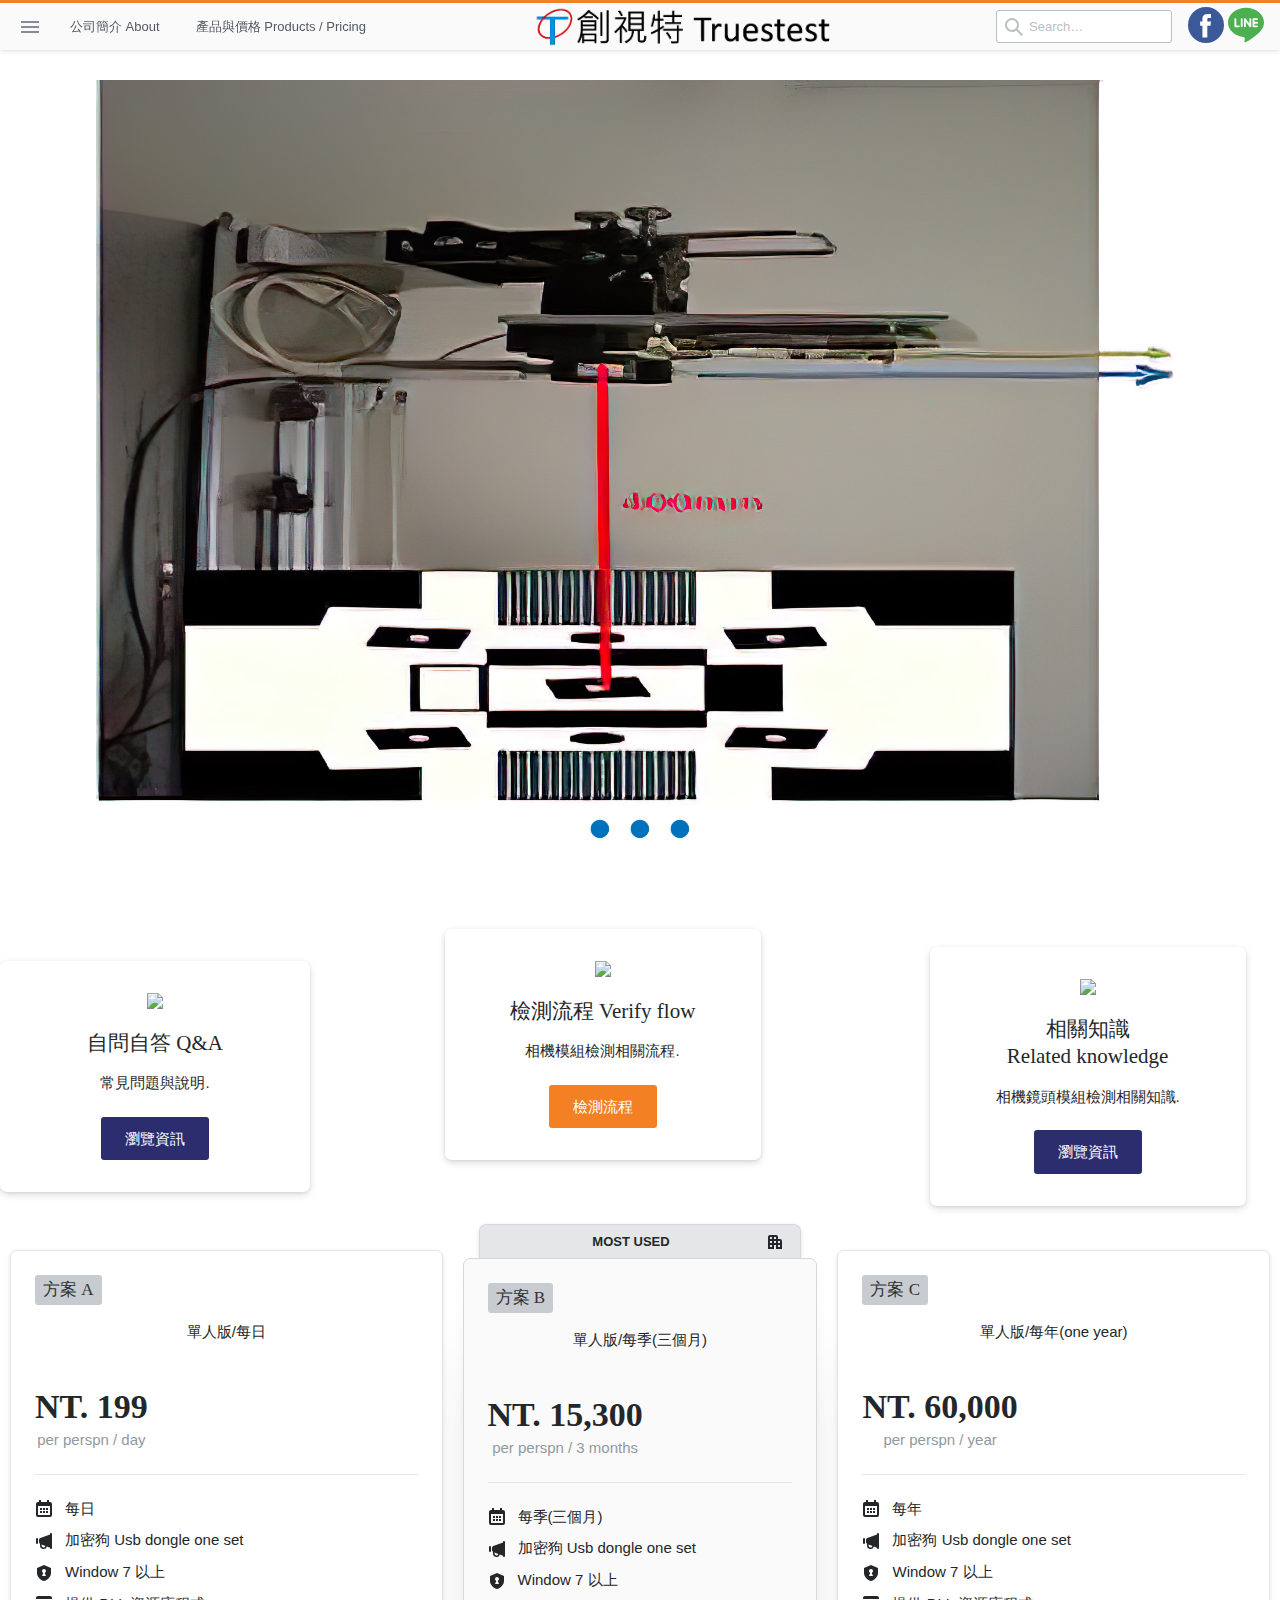
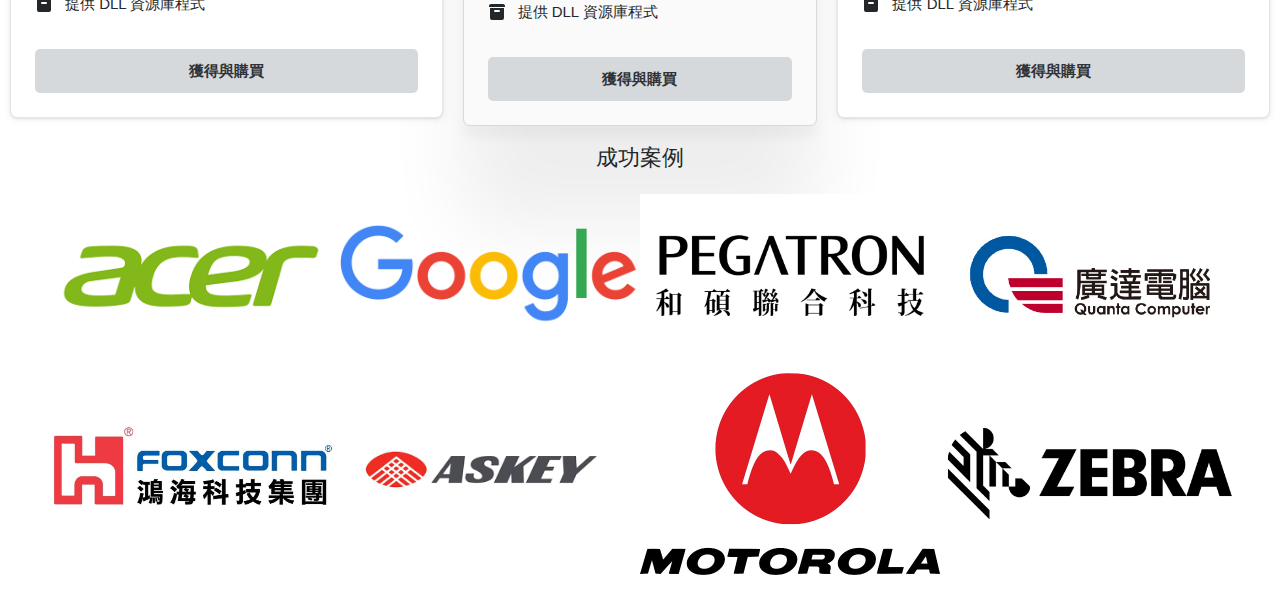
==== commit ab3fe8a1: "Trustest" ====
--- a/src/main/webapp/index.htm
+++ b/src/main/webapp/index.htm
@@ -217,7 +217,7 @@
                     </li>
                 </ol>
                 <div style="width: 600px">
-                    <img src="images/logo2.png" width="200" style="display: block;margin-left: auto;margin-right: auto;">
+                    <img src="images/logo3.png" width="300" style="display: block;margin-left: auto;margin-right: auto;">
                 </div>
                 <form id="search" role="search" action="#" class="grid--cell fl-grow1 searchbar px12 js-searchbar " autocomplete="off">
                     <div class="ps-relative">
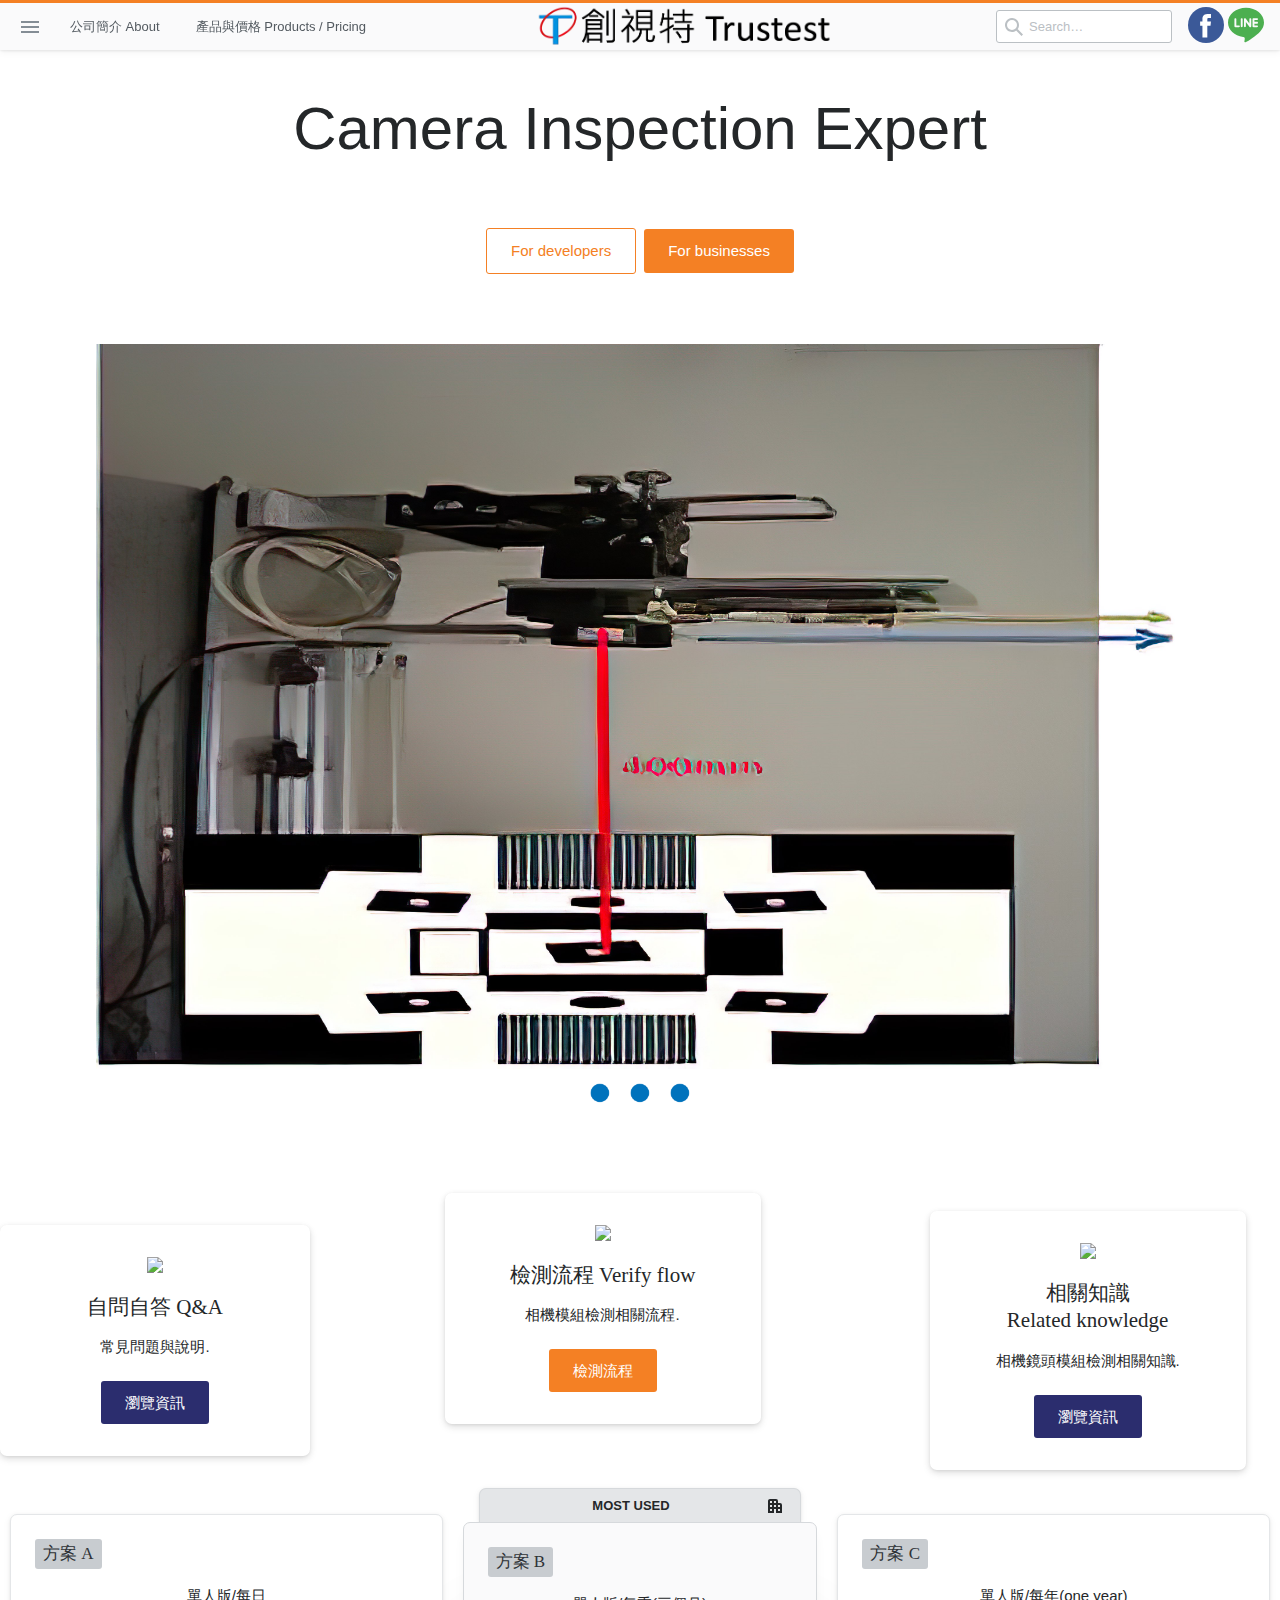
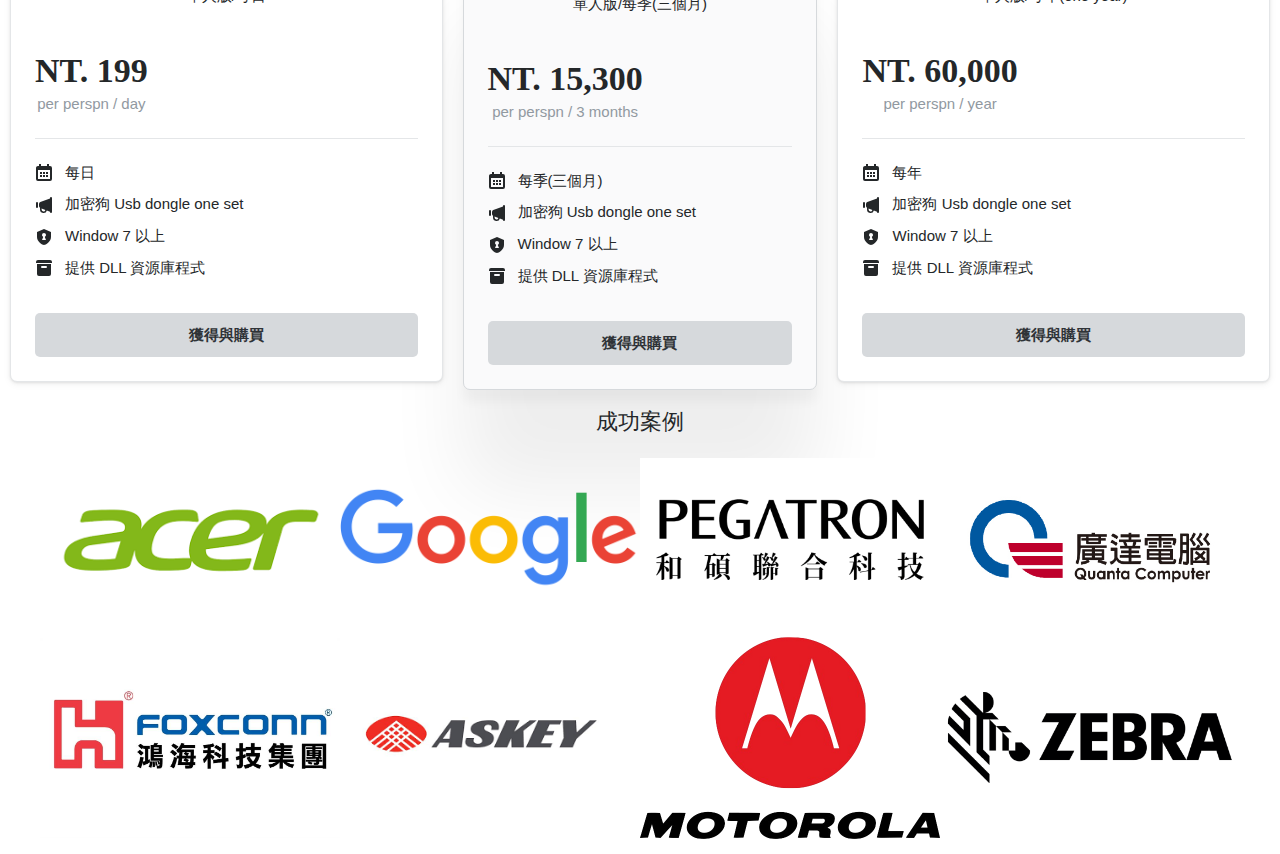
==== commit 42d2d37d: "Trustest" ====
--- a/src/main/webapp/index.htm
+++ b/src/main/webapp/index.htm
@@ -249,7 +249,28 @@
                 </ol>
             </div>
         </header>
-
+        <!-- Solgan -->
+        <style>
+            .center {
+                margin: auto;
+                width: 100%;
+                padding: 40px;
+                vertical-align: middle;
+                text-align: center;
+                font-size: 60px
+            }
+        </style>
+        <div class="center">
+            <p>Camera Inspection Expert</p>
+            <div class="grid jc-center ai-center fs-body2 sm:fd-column">
+                <a class="grid--cell bc-orange-400 ba fc-orange-400 bg-white d:bg-black-900 py12 px24 bar-sm js-scroll-link js-gps-track" data-gps-track="product_homepage.hero.click({ cta: 'For developers' })" href="#for-developers" data-ga="[&quot;home page&quot;,&quot;for developers click&quot;,&quot;hero banner&quot;,null,null]">
+                    For developers
+                </a>
+                <a class="grid--cell ml8 sm:ml0 sm:mt8 fc-white d:fc-black-900 bg-orange-400 py12 px24 bar-sm js-scroll-link js-gps-track" data-gps-track="product_homepage.hero.click({ cta: 'For businesses' })" href="#for-businesses" data-ga="[&quot;home page&quot;,&quot;for businesses click&quot;,&quot;hero banner&quot;,null,null]">
+                    For businesses
+                </a>
+            </div>
+        </div>
         <!-- Part I -->
         <style>
             td {
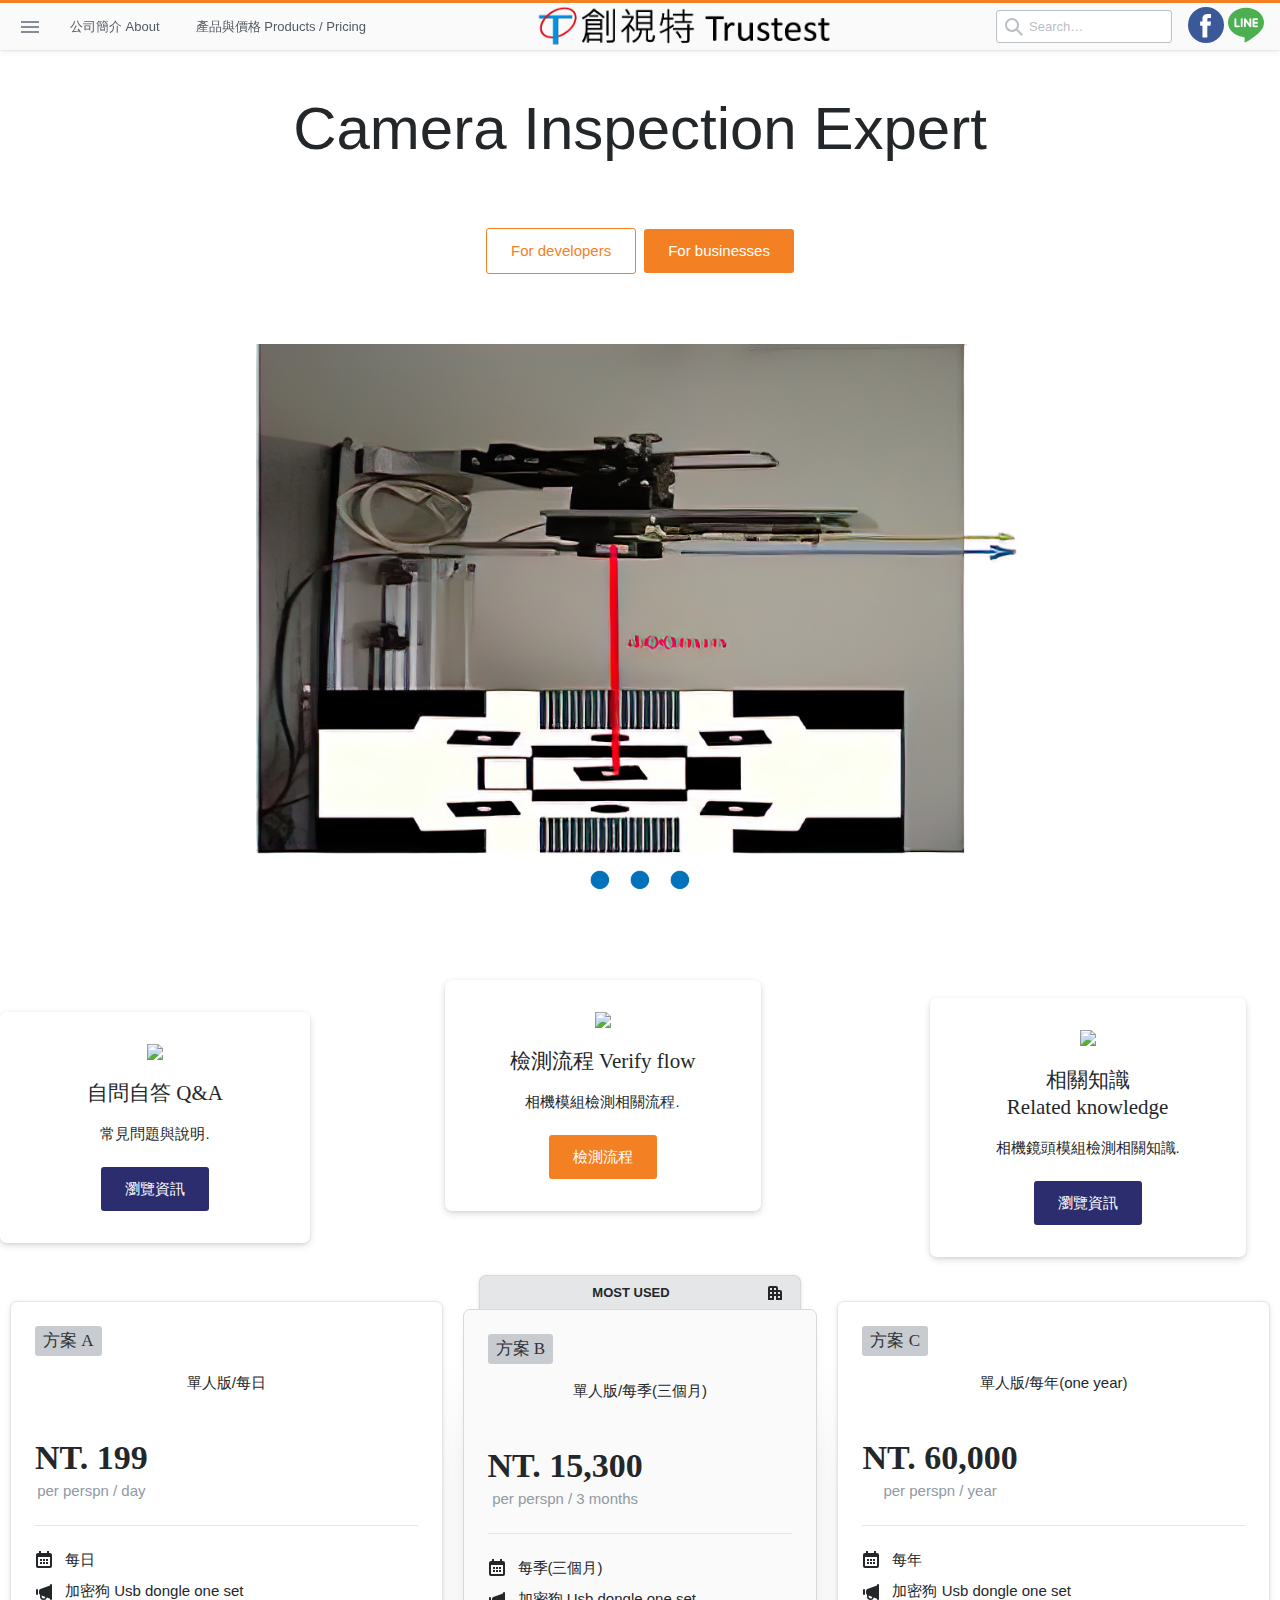
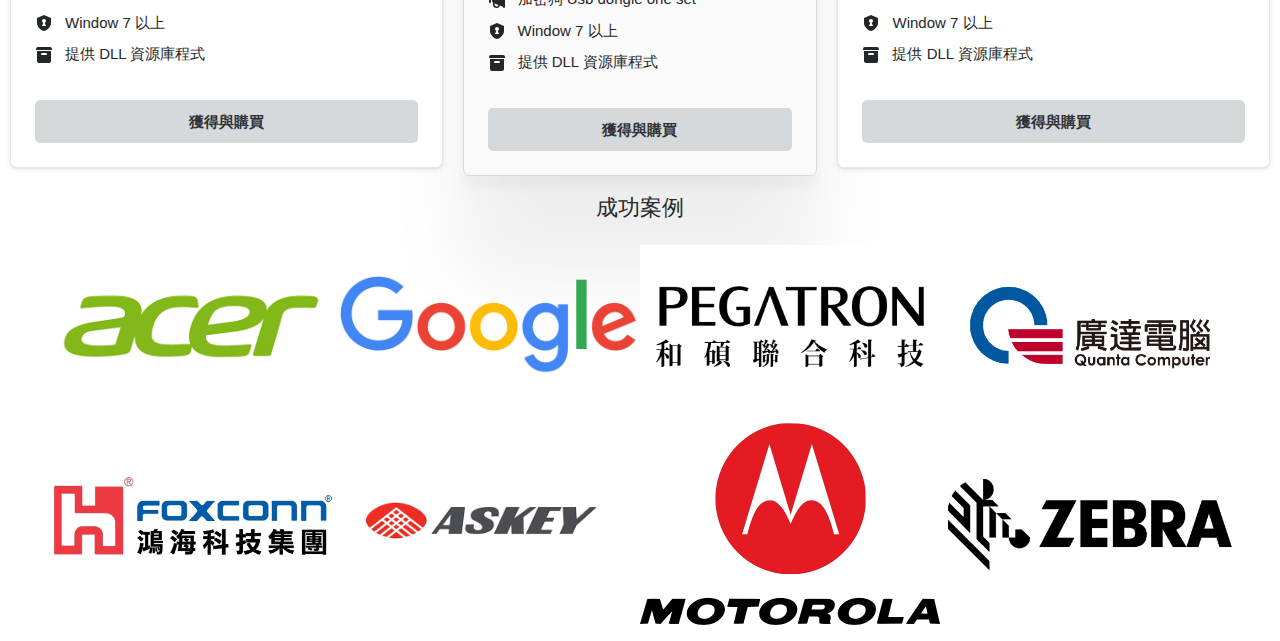
==== commit 4a2e4f88: "Trustest" ====
--- a/src/main/webapp/index.htm
+++ b/src/main/webapp/index.htm
@@ -263,10 +263,10 @@
         <div class="center">
             <p>Camera Inspection Expert</p>
             <div class="grid jc-center ai-center fs-body2 sm:fd-column">
-                <a class="grid--cell bc-orange-400 ba fc-orange-400 bg-white d:bg-black-900 py12 px24 bar-sm js-scroll-link js-gps-track" data-gps-track="product_homepage.hero.click({ cta: 'For developers' })" href="#for-developers" data-ga="[&quot;home page&quot;,&quot;for developers click&quot;,&quot;hero banner&quot;,null,null]">
+                <a class="grid--cell bc-orange-400 ba fc-orange-400 bg-white d:bg-black-900 py12 px24 bar-sm js-scroll-link js-gps-track" data-gps-track="product_homepage.hero.click({ cta: 'For developers' })" href="#demo_ancor" data-ga="[&quot;home page&quot;,&quot;for developers click&quot;,&quot;hero banner&quot;,null,null]">
                     For developers
                 </a>
-                <a class="grid--cell ml8 sm:ml0 sm:mt8 fc-white d:fc-black-900 bg-orange-400 py12 px24 bar-sm js-scroll-link js-gps-track" data-gps-track="product_homepage.hero.click({ cta: 'For businesses' })" href="#for-businesses" data-ga="[&quot;home page&quot;,&quot;for businesses click&quot;,&quot;hero banner&quot;,null,null]">
+                <a class="grid--cell ml8 sm:ml0 sm:mt8 fc-white d:fc-black-900 bg-orange-400 py12 px24 bar-sm js-scroll-link js-gps-track" data-gps-track="product_homepage.hero.click({ cta: 'For businesses' })" href="#demo_ancor" data-ga="[&quot;home page&quot;,&quot;for businesses click&quot;,&quot;hero banner&quot;,null,null]">
                     For businesses
                 </a>
             </div>
@@ -277,10 +277,10 @@
                 vertical-align: top;
             }
         </style>
-        <div style="height:30px"></div>
+        <div id="demo_ancor" style="height:30px"></div>
         <table border="0">
             <td valign="top" align="center">
-                <img width="85%" src="images/demo2.jpg" id="mainPhoto">
+                <img width="60%" src="images/demo2.jpg" id="mainPhoto">
             </td>
         </table>
     <center>
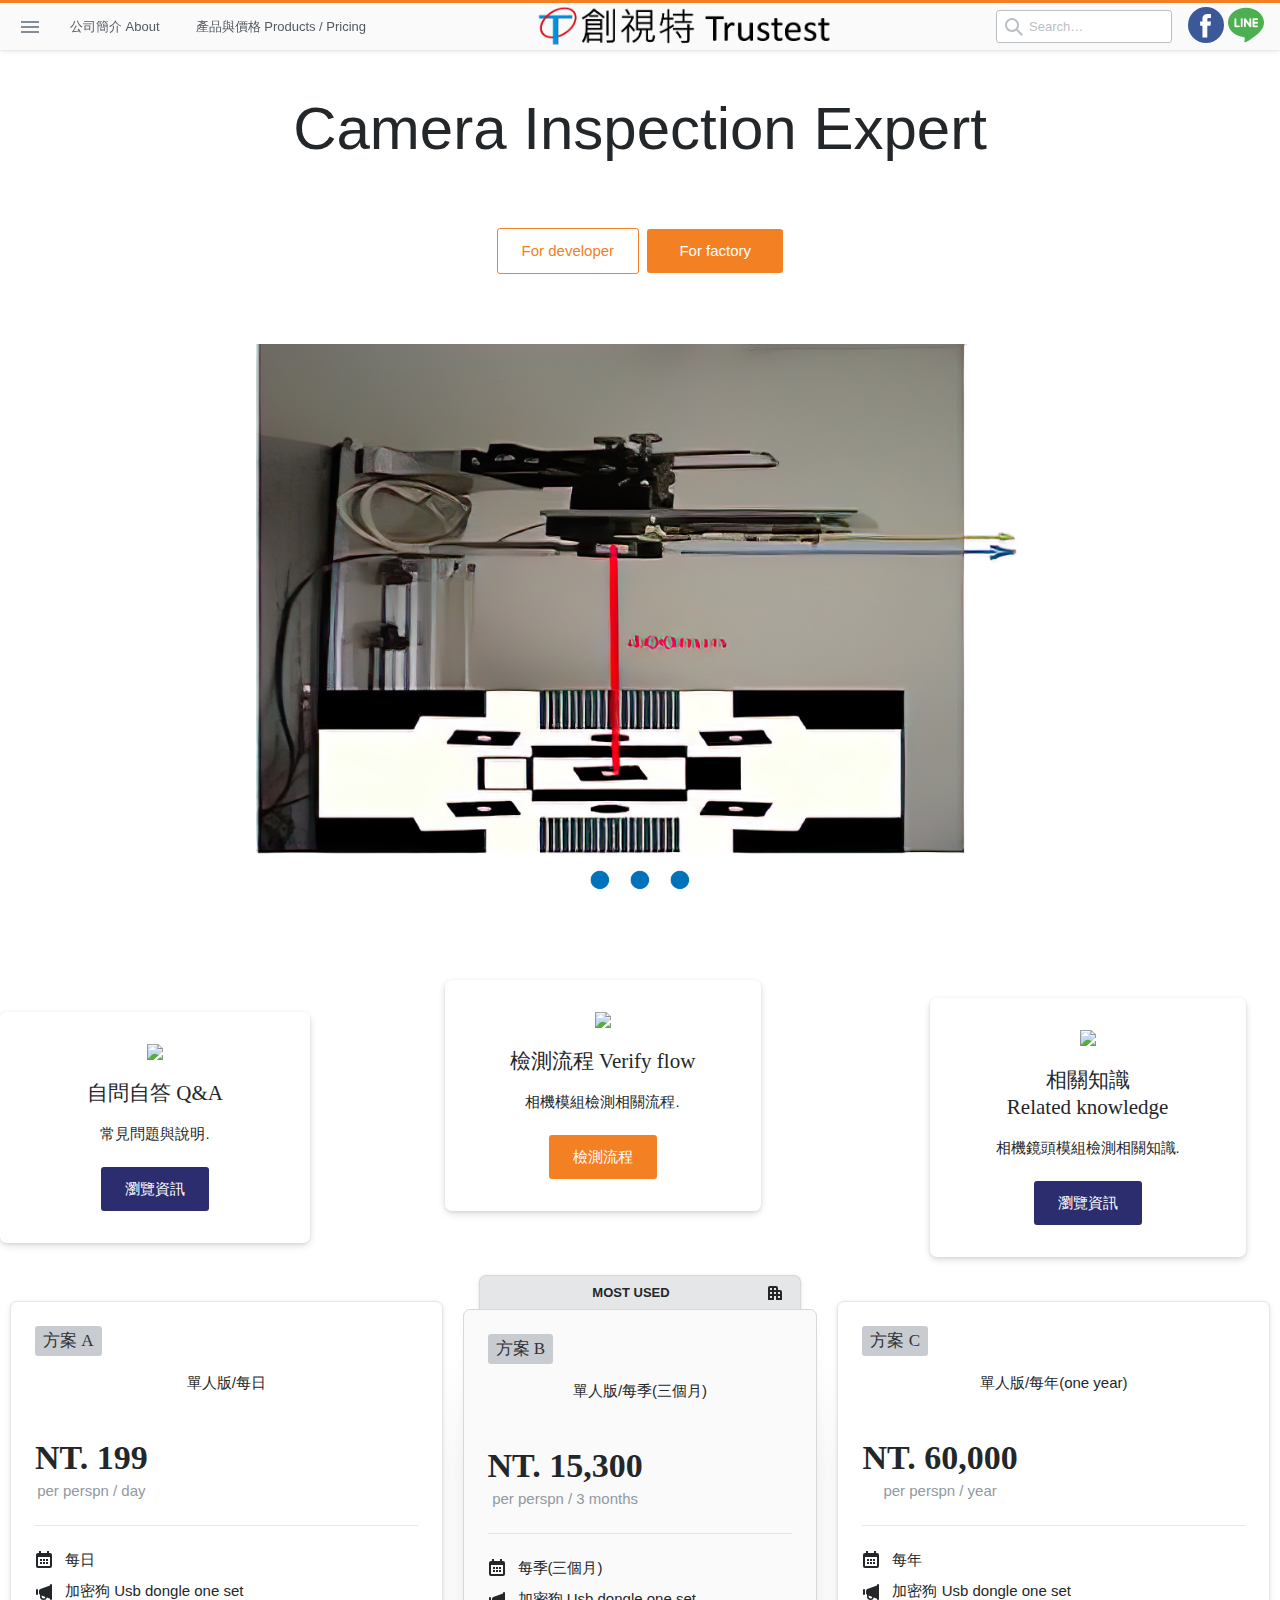
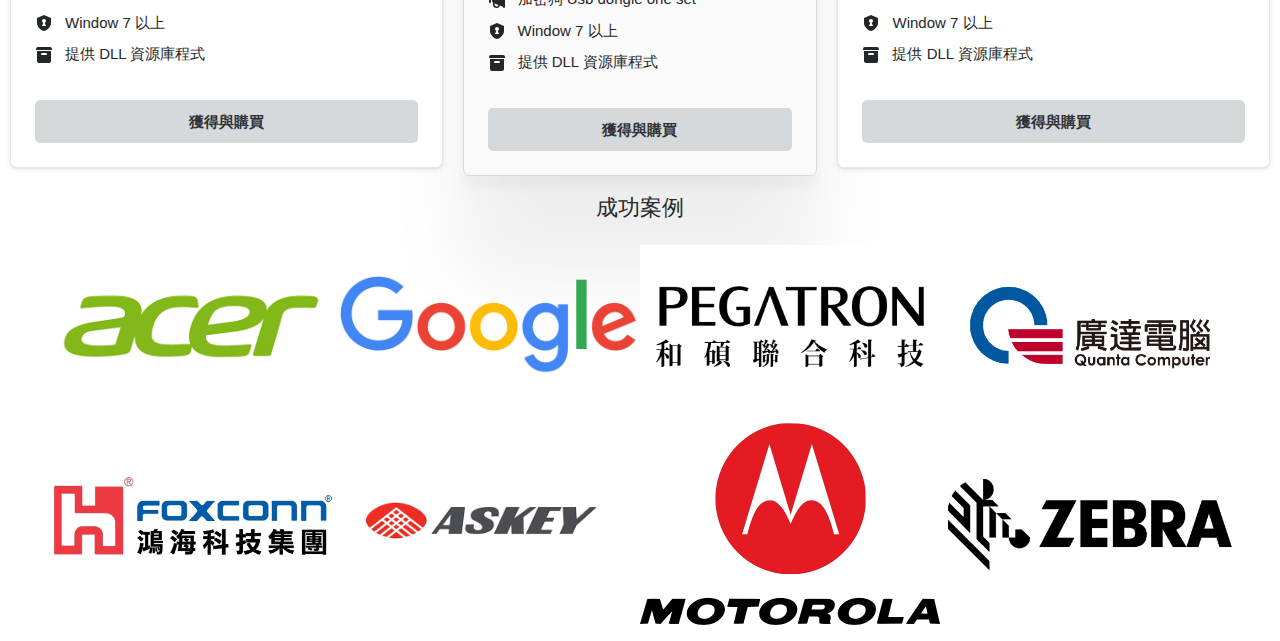
==== commit c8a02d8f: "Trustest" ====
--- a/src/main/webapp/index.htm
+++ b/src/main/webapp/index.htm
@@ -260,14 +260,24 @@
                 font-size: 60px
             }
         </style>
+        <script>
+            var imagePath = 'developer';
+            function switchImage(s) {
+                imagePath = s == 0 ? 'developer' : 'factory';
+                changeImage('demo1.jpg');
+            }
+            function changeImage(fn) {
+                document.getElementById('mainPhoto').src = 'images/' + imagePath + '/' + fn;
+            }
+        </script>
         <div class="center">
             <p>Camera Inspection Expert</p>
             <div class="grid jc-center ai-center fs-body2 sm:fd-column">
-                <a class="grid--cell bc-orange-400 ba fc-orange-400 bg-white d:bg-black-900 py12 px24 bar-sm js-scroll-link js-gps-track" data-gps-track="product_homepage.hero.click({ cta: 'For developers' })" href="#demo_ancor" data-ga="[&quot;home page&quot;,&quot;for developers click&quot;,&quot;hero banner&quot;,null,null]">
-                    For developers
+                <a class="grid--cell bc-orange-400 ba fc-orange-400 bg-white d:bg-black-900 py12 px24 bar-sm js-scroll-link js-gps-track" data-gps-track="product_homepage.hero.click({ cta: 'For developers' })" href="#demo_ancor" onclick="switchImage(0);">
+                    For developer
                 </a>
-                <a class="grid--cell ml8 sm:ml0 sm:mt8 fc-white d:fc-black-900 bg-orange-400 py12 px24 bar-sm js-scroll-link js-gps-track" data-gps-track="product_homepage.hero.click({ cta: 'For businesses' })" href="#demo_ancor" data-ga="[&quot;home page&quot;,&quot;for businesses click&quot;,&quot;hero banner&quot;,null,null]">
-                    For businesses
+                <a class="grid--cell ml8 sm:ml0 sm:mt8 fc-white d:fc-black-900 bg-orange-400 py12 px24 bar-sm js-scroll-link js-gps-track" data-gps-track="product_homepage.hero.click({ cta: 'For businesses' })" href="#demo_ancor" onclick="switchImage(1);">
+                    &nbsp;&nbsp;For factory&nbsp;&nbsp;
                 </a>
             </div>
         </div>
@@ -280,19 +290,19 @@
         <div id="demo_ancor" style="height:30px"></div>
         <table border="0">
             <td valign="top" align="center">
-                <img width="60%" src="images/demo2.jpg" id="mainPhoto">
+                <img width="60%" src="images/developer/demo2.jpg" id="mainPhoto">
             </td>
         </table>
     <center>
         <table border="1" width="100">    
             <td style="padding: 10px">
-                <img src="images/circle.png" width="20" onclick="document.getElementById('mainPhoto').src = 'images/demo1.jpg'; this.src = 'images/circle2.png'">
+                <img src="images/circle.png" width="20" onclick="changeImage('demo1.jpg'); this.src = 'images/circle2.png'">
             </td>
             <td style="padding: 10px">
-                <img src="images/circle.png" width="20" onclick="document.getElementById('mainPhoto').src = 'images/demo2.jpg'; this.src = 'images/circle2.png'">
+                <img src="images/circle.png" width="20" onclick="changeImage('demo2.jpg'); this.src = 'images/circle2.png'">
             </td>
             <td style="padding: 10px">
-                <img src="images/circle.png" width="20" onclick="document.getElementById('mainPhoto').src = 'images/demo3.jpg'; this.src = 'images/circle2.png'">
+                <img src="images/circle.png" width="20" onclick="changeImage('demo3.jpg'); this.src = 'images/circle2.png'">
             </td>
         </table>
     </center>
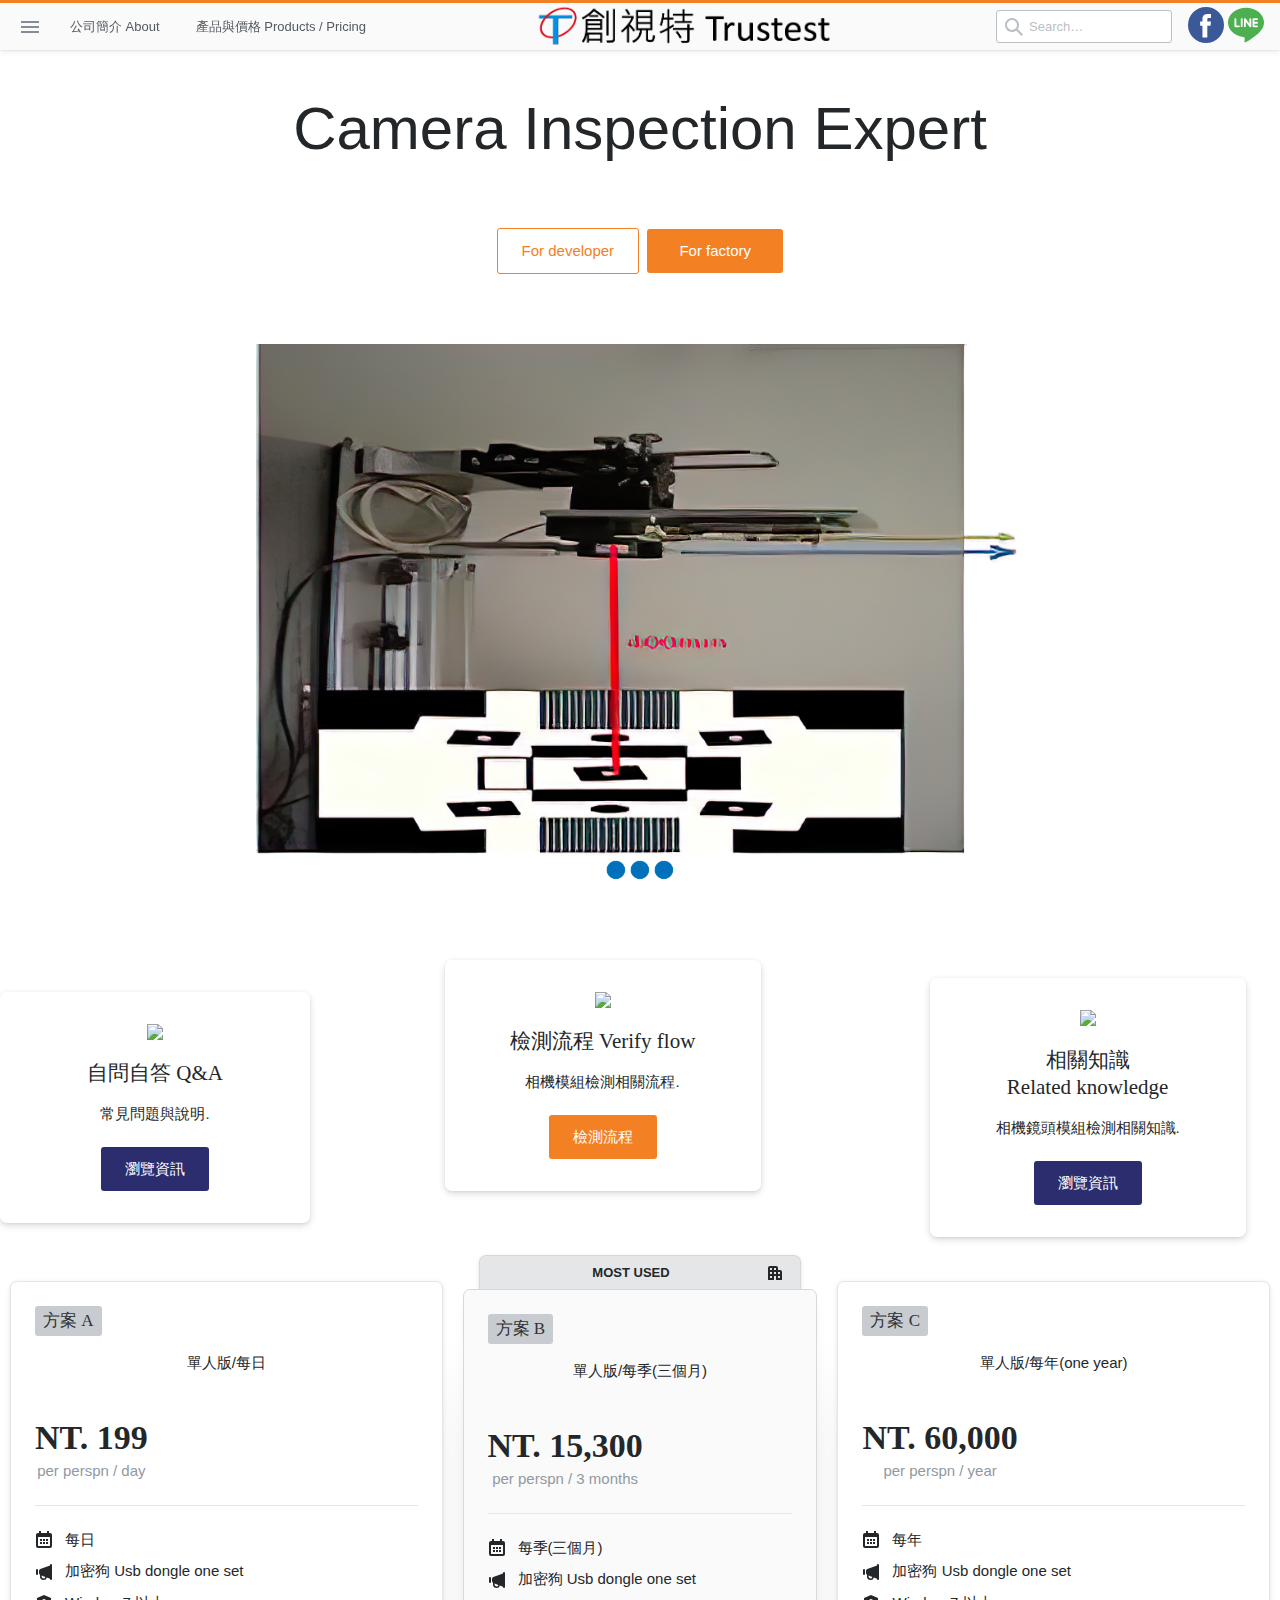
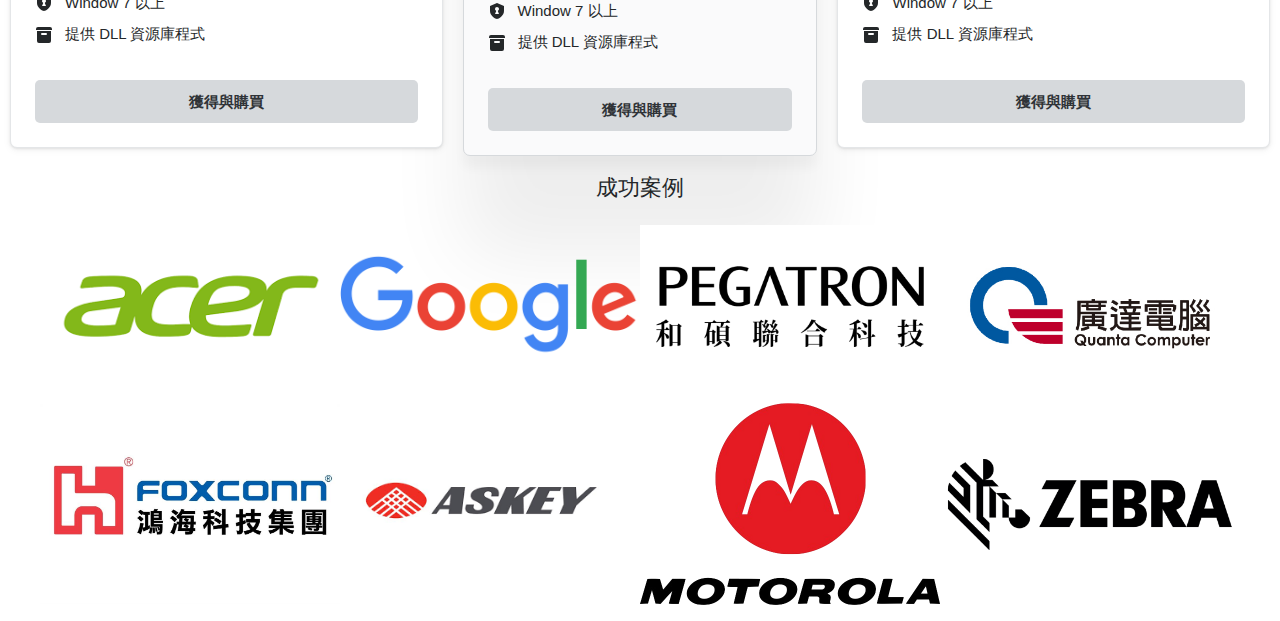
==== commit 97479a21: "Trustest" ====
--- a/src/main/webapp/index.htm
+++ b/src/main/webapp/index.htm
@@ -268,15 +268,16 @@
             }
             function changeImage(fn) {
                 document.getElementById('mainPhoto').src = 'images/' + imagePath + '/' + fn;
+                location.href = "#demo_anchor";
             }
         </script>
         <div class="center">
             <p>Camera Inspection Expert</p>
             <div class="grid jc-center ai-center fs-body2 sm:fd-column">
-                <a class="grid--cell bc-orange-400 ba fc-orange-400 bg-white d:bg-black-900 py12 px24 bar-sm js-scroll-link js-gps-track" data-gps-track="product_homepage.hero.click({ cta: 'For developers' })" href="#demo_ancor" onclick="switchImage(0);">
+                <a class="grid--cell bc-orange-400 ba fc-orange-400 bg-white d:bg-black-900 py12 px24 bar-sm js-scroll-link js-gps-track" data-gps-track="product_homepage.hero.click({ cta: 'For developers' })" href="#demo_anchor" onclick="switchImage(0);">
                     For developer
                 </a>
-                <a class="grid--cell ml8 sm:ml0 sm:mt8 fc-white d:fc-black-900 bg-orange-400 py12 px24 bar-sm js-scroll-link js-gps-track" data-gps-track="product_homepage.hero.click({ cta: 'For businesses' })" href="#demo_ancor" onclick="switchImage(1);">
+                <a class="grid--cell ml8 sm:ml0 sm:mt8 fc-white d:fc-black-900 bg-orange-400 py12 px24 bar-sm js-scroll-link js-gps-track" data-gps-track="product_homepage.hero.click({ cta: 'For businesses' })" href="#demo_anchor" onclick="switchImage(1);">
                     &nbsp;&nbsp;For factory&nbsp;&nbsp;
                 </a>
             </div>
@@ -287,94 +288,147 @@
                 vertical-align: top;
             }
         </style>
-        <div id="demo_ancor" style="height:30px"></div>
+        <div id="demo_anchor" style="height:30px"></div>
         <table border="0">
             <td valign="top" align="center">
                 <img width="60%" src="images/developer/demo2.jpg" id="mainPhoto">
             </td>
         </table>
-    <center>
-        <table border="1" width="100">    
-            <td style="padding: 10px">
-                <img src="images/circle.png" width="20" onclick="changeImage('demo1.jpg'); this.src = 'images/circle2.png'">
-            </td>
-            <td style="padding: 10px">
-                <img src="images/circle.png" width="20" onclick="changeImage('demo2.jpg'); this.src = 'images/circle2.png'">
-            </td>
-            <td style="padding: 10px">
-                <img src="images/circle.png" width="20" onclick="changeImage('demo3.jpg'); this.src = 'images/circle2.png'">
-            </td>
+        <div style="text-align: center;">
+            <script>
+                var n = 3;
+                for(var i=1;i<=n;i++) {
+                    document.writeln('<img src="images/circle.png" width="20" onclick="changeImage(\'demo' + i + '.jpg\'); this.src = \'images/circle2.png\'">');
+                }
+            </script>
+        </div>
+        <div style="height:30px"></div>
+        <!-- Part II -->
+        <table border="0">
+            <td valign="top" align="center">
+                <div class="grid--cell wmx3 fs-body2 ta-center bs-md bar-lg p32 mt64 md:mt0 md:mb32 h:bs-lg">
+                    <img class="mb16" src="https://cdn.sstatic.net/Img/home/public-qa.svg?v=d82acaa7df9f">
+                    <h4 class="fs-title p-ff-roboto-slab mb16">
+                        自問自答 Q&amp;A
+                    </h4>
+                    <p class="mb24">
+                        常見問題與說明. </p>
+                    <a href="#" class="d-inline-block fc-white p-bg-purple d:bg-blue-600 py12 px24 bar-sm js-gps-track" data-gps-track="product_homepage.for_developers.click({ product: 'FreeCommunity' })"  data-ga="[&quot;home page&quot;,&quot;browse questions click&quot;,&quot;for developers section&quot;,null,null]">
+                        瀏覽資訊
+                    </a>
+                </div>
+            </td>
+            <td valign="top" align="center">
+                <div class="grid--cell wmx3 fs-body2 bs-md bar-lg p32 mr64 ml64 md:mr0 md:ml0 md:mb32 h:bs-lg">
+                    <img class="mb16" src="https://cdn.sstatic.net/Img/home/private-qa.svg?v=2c1de180b6d7">
+                    <h4 class="fs-title p-ff-roboto-slab mb16">
+                        檢測流程 Verify flow
+                    </h4>
+                    <p class="mb24">
+                        相機模組檢測相關流程.
+                    </p>
+                    <a href="#" class="d-inline-block fc-white bg-orange-400 py12 px24 bar-sm js-gps-track" data-gps-track="product_homepage.for_developers.click({ product: 'PrivateQA' })" data-ga="[&quot;home page&quot;,&quot;private qa - learn more click&quot;,&quot;for developers section&quot;,null,null]">
+                        檢測流程
+                    </a>
+                </div>
+            </td>
+            <td valign="top" align="center">
+                <div class="grid--cell wmx3 fs-body2 bs-md bar-lg p32 mt64 md:mt0 md:mb32 h:bs-lg">
+                    <img class="mb16" src="https://cdn.sstatic.net/Img/home/jobs.svg?v=931d6c0863ee">
+                    <h4 class="fs-title p-ff-roboto-slab mb16">
+                        相關知識<br>Related knowledge
+                    </h4>
+                    <p class="mb24">
+                        相機鏡頭模組檢測相關知識.
+                    </p>
+                    <a href="#" class="d-inline-block fc-white p-bg-purple d:bg-blue-600 py12 px24 bar-sm js-gps-track" data-gps-track="product_homepage.for_developers.click({ product: 'Jobs' })" data-ga="[&quot;home page&quot;,&quot;browse jobs click&quot;,&quot;for developers section&quot;,null,null]">
+                        瀏覽資訊
+                    </a>
+                </div>
+            </td>
+
         </table>
-    </center>
-    <div style="height:30px"></div>
-    <!-- Part II -->
-    <table border="0">
-        <td valign="top" align="center">
-            <div class="grid--cell wmx3 fs-body2 ta-center bs-md bar-lg p32 mt64 md:mt0 md:mb32 h:bs-lg">
-                <img class="mb16" src="https://cdn.sstatic.net/Img/home/public-qa.svg?v=d82acaa7df9f">
-                <h4 class="fs-title p-ff-roboto-slab mb16">
-                    自問自答 Q&amp;A
-                </h4>
-                <p class="mb24">
-                    常見問題與說明. </p>
-                <a href="#" class="d-inline-block fc-white p-bg-purple d:bg-blue-600 py12 px24 bar-sm js-gps-track" data-gps-track="product_homepage.for_developers.click({ product: 'FreeCommunity' })"  data-ga="[&quot;home page&quot;,&quot;browse questions click&quot;,&quot;for developers section&quot;,null,null]">
-                    瀏覽資訊
-                </a>
-            </div>
-        </td>
-        <td valign="top" align="center">
-            <div class="grid--cell wmx3 fs-body2 bs-md bar-lg p32 mr64 ml64 md:mr0 md:ml0 md:mb32 h:bs-lg">
-                <img class="mb16" src="https://cdn.sstatic.net/Img/home/private-qa.svg?v=2c1de180b6d7">
-                <h4 class="fs-title p-ff-roboto-slab mb16">
-                    檢測流程 Verify flow
-                </h4>
-                <p class="mb24">
-                    相機模組檢測相關流程.
-                </p>
-                <a href="#" class="d-inline-block fc-white bg-orange-400 py12 px24 bar-sm js-gps-track" data-gps-track="product_homepage.for_developers.click({ product: 'PrivateQA' })" data-ga="[&quot;home page&quot;,&quot;private qa - learn more click&quot;,&quot;for developers section&quot;,null,null]">
-                    檢測流程
-                </a>
-            </div>
-        </td>
-        <td valign="top" align="center">
-            <div class="grid--cell wmx3 fs-body2 bs-md bar-lg p32 mt64 md:mt0 md:mb32 h:bs-lg">
-                <img class="mb16" src="https://cdn.sstatic.net/Img/home/jobs.svg?v=931d6c0863ee">
-                <h4 class="fs-title p-ff-roboto-slab mb16">
-                    相關知識<br>Related knowledge
-                </h4>
-                <p class="mb24">
-                    相機鏡頭模組檢測相關知識.
-                </p>
-                <a href="#" class="d-inline-block fc-white p-bg-purple d:bg-blue-600 py12 px24 bar-sm js-gps-track" data-gps-track="product_homepage.for_developers.click({ product: 'Jobs' })" data-ga="[&quot;home page&quot;,&quot;browse jobs click&quot;,&quot;for developers section&quot;,null,null]">
-                    瀏覽資訊
-                </a>
-            </div>
-        </td>
-
-    </table>
-
-    <!-- Part III -->
-    <table>
-        <td valign="top" align="center" style="padding:10px">
-            <div id="p-pricing-grid-basic" class="grid--cell d-flex fd-column wmn3 pt2 pb16">            
-                <div class="mt32 sm:mt0 h100 p24 bg-white d:p-bg-dark-tint ba bc-black-075 bar-lg bs-sm fs-body2 d-flex fd-column">
+
+        <!-- Part III -->
+        <table>
+            <td valign="top" align="center" style="padding:10px">
+                <div id="p-pricing-grid-basic" class="grid--cell d-flex fd-column wmn3 pt2 pb16">            
+                    <div class="mt32 sm:mt0 h100 p24 bg-white d:p-bg-dark-tint ba bc-black-075 bar-lg bs-sm fs-body2 d-flex fd-column">
+                        <h2 class="px8 py4 as-start bar-sm bg-black-150 fc-black-750 fs-body3 p-ff-roboto-slab">
+                            方案 A
+                        </h2>
+                        <p class="h32 mb24">
+                            單人版/每日
+                        </p>
+
+                        <div class="bb bc-black-075 pb24 mb24 grid">
+                            <div class="grid--cell">
+                                <div class="p-ff-roboto-slab-bold fs-headline2 p-font-smooth lh-xs pt12 mb6 ws-nowrap">
+                                    <span class="js-billed-yearly">
+                                        NT. 199
+                                    </span>
+                                    <span class="js-billed-monthly d-none">$7 USD</span>
+                                </div>
+                                <div class="fc-black-350 fs-body2">
+                                    per perspn / day        </div>
+
+                            </div>
+
+                        </div>
+
+                        <div class="d-flex mb12 ">
+                            <div class="mr12"><svg aria-hidden="true" class="svg-icon iconCalendar" width="18" height="18" viewBox="0 0 18 18"><path d="M14 2h1a2 2 0 012 2v11a2 2 0 01-2 2H3a2 2 0 01-2-2V4c0-1.1.9-2 2-2h1V0h2v2h6V0h2v2zM3 6v9h12V6H3zm2 2h2v2H5V8zm0 3h2v2H5v-2zm3 0h2v2H8v-2zm3 0h2v2h-2v-2zm0-3h2v2h-2V8zM8 8h2v2H8V8z"></path></svg></div>
+                            <div>每日</div>
+                        </div>
+
+                        <div class="d-flex mb12 ">
+                            <div class="mr12"><svg aria-hidden="true" class="svg-icon iconBullhorn" width="18" height="18" viewBox="0 0 18 18"><path d="M16 1a1 1 0 00-1 1v.38L5.3 6A2 2 0 004 7.9v2.22a2 2 0 001 1.74v1.65a3.5 3.5 0 006.87.95L15 15.63V16a1 1 0 102 0V2a1 1 0 00-1-1zM6.6 12.47l3.76 1.42a1.9 1.9 0 01-3.76-.39v-1.03zM2 6a1 1 0 00-1 1v4a1 1 0 102 0V7a1 1 0 00-1-1z"></path></svg></div>
+                            <div>加密狗 Usb dongle one set</div>
+                        </div>
+
+                        <div class="d-flex mb12 ">
+                            <div class="mr12"><svg aria-hidden="true" class="svg-icon iconShield" width="18" height="18" viewBox="0 0 18 18"><path d="M2 4l7-3 7 3v5.02C16 13.69 10.69 17 9 17c-1.69 0-7-3.31-7-7.98V4zm6.14 5.2L7 12h4L9.86 9.2a.58.58 0 01.25-.59c.56-.36.89-.95.89-1.61 0-1.09-.94-2-2.02-2A2 2 0 007 7c0 .66.33 1.25.89 1.61.2.13.3.36.25.59z"></path></svg></div>
+                            <div>Window 7 以上</div>
+                        </div>
+
+                        <div class="d-flex mb12 ">
+                            <div class="mr12"><svg aria-hidden="true" class="svg-icon iconArchive" width="18" height="18" viewBox="0 0 18 18"><path d="M3 1a2 2 0 00-2 2v1h16V3a2 2 0 00-2-2H3zM2 5h14v10a2 2 0 01-2 2H4a2 2 0 01-2-2V5zm4 3a1 1 0 001 1h4a1 1 0 100-2H7a1 1 0 00-1 1z"></path></svg></div>
+                            <div>提供 DLL 資源庫程式</div>
+                        </div>
+
+
+                        <div class="mt-auto">
+                            <a href="#" class="s-btn mt24 d-block as-stretch fs-body2 px32 bar-md p-ff-source-bold bg-black-100 h:bg-blue-500 fc-black-750 h:fc-white h:bg-blue-500 h:fc-white" data-ga="[&quot;teams landing&quot;,&quot;plans menu click&quot;,&quot;Start your free trial&quot;,null,null]">
+                                獲得與購買
+                            </a>
+                        </div>
+
+                    </div>
+                </div>
+            </td>
+            <td valign="top" align="center" style="padding:10px">
+                <div class="px16 py8 bg-black-075 d:bg-black-025 bl bt br bc-black-100 btr-lg bs-sm fs-body2 mx16 p-ff-source-bold fs-body1">
+                    <svg aria-hidden="true" class="float-right svg-icon iconIndustry" width="18" height="18" viewBox="0 0 18 18"><path d="M10 16v-4H8v4H2V4c0-1.1.9-2 2-2h6a2 2 0 012 2v2h2a2 2 0 012 2v8h-6zM4 4v2h2V4H4zm0 4v2h2V8H4zm4-4v2h2V4H8zm0 4v2h2V8H8zm-4 4v2h2v-2H4zm8 0v2h2v-2h-2zm0-4v2h2V8h-2z"></path></svg>
+                    MOST USED
+                </div>
+                <div class="p24 h100 bg-black-025 ba bc-black-100 bar-lg p-bs-wrapper fs-body2 d-flex fd-column">           
                     <h2 class="px8 py4 as-start bar-sm bg-black-150 fc-black-750 fs-body3 p-ff-roboto-slab">
-                        方案 A
+                        方案 B
                     </h2>
                     <p class="h32 mb24">
-                        單人版/每日
+                        單人版/每季(三個月)
                     </p>
 
                     <div class="bb bc-black-075 pb24 mb24 grid">
                         <div class="grid--cell">
                             <div class="p-ff-roboto-slab-bold fs-headline2 p-font-smooth lh-xs pt12 mb6 ws-nowrap">
                                 <span class="js-billed-yearly">
-                                    NT. 199
+                                    NT. 15,300
                                 </span>
                                 <span class="js-billed-monthly d-none">$7 USD</span>
                             </div>
                             <div class="fc-black-350 fs-body2">
-                                per perspn / day        </div>
+                                per perspn / 3 months        </div>
 
                         </div>
 
@@ -382,7 +436,7 @@
 
                     <div class="d-flex mb12 ">
                         <div class="mr12"><svg aria-hidden="true" class="svg-icon iconCalendar" width="18" height="18" viewBox="0 0 18 18"><path d="M14 2h1a2 2 0 012 2v11a2 2 0 01-2 2H3a2 2 0 01-2-2V4c0-1.1.9-2 2-2h1V0h2v2h6V0h2v2zM3 6v9h12V6H3zm2 2h2v2H5V8zm0 3h2v2H5v-2zm3 0h2v2H8v-2zm3 0h2v2h-2v-2zm0-3h2v2h-2V8zM8 8h2v2H8V8z"></path></svg></div>
-                        <div>每日</div>
+                        <div>每季(三個月)</div>
                     </div>
 
                     <div class="d-flex mb12 ">
@@ -408,155 +462,97 @@
                     </div>
 
                 </div>
-            </div>
-        </td>
-        <td valign="top" align="center" style="padding:10px">
-            <div class="px16 py8 bg-black-075 d:bg-black-025 bl bt br bc-black-100 btr-lg bs-sm fs-body2 mx16 p-ff-source-bold fs-body1">
-                <svg aria-hidden="true" class="float-right svg-icon iconIndustry" width="18" height="18" viewBox="0 0 18 18"><path d="M10 16v-4H8v4H2V4c0-1.1.9-2 2-2h6a2 2 0 012 2v2h2a2 2 0 012 2v8h-6zM4 4v2h2V4H4zm0 4v2h2V8H4zm4-4v2h2V4H8zm0 4v2h2V8H8zm-4 4v2h2v-2H4zm8 0v2h2v-2h-2zm0-4v2h2V8h-2z"></path></svg>
-                MOST USED
-            </div>
-            <div class="p24 h100 bg-black-025 ba bc-black-100 bar-lg p-bs-wrapper fs-body2 d-flex fd-column">           
-                <h2 class="px8 py4 as-start bar-sm bg-black-150 fc-black-750 fs-body3 p-ff-roboto-slab">
-                    方案 B
-                </h2>
-                <p class="h32 mb24">
-                    單人版/每季(三個月)
-                </p>
-
-                <div class="bb bc-black-075 pb24 mb24 grid">
-                    <div class="grid--cell">
-                        <div class="p-ff-roboto-slab-bold fs-headline2 p-font-smooth lh-xs pt12 mb6 ws-nowrap">
-                            <span class="js-billed-yearly">
-                                NT. 15,300
-                            </span>
-                            <span class="js-billed-monthly d-none">$7 USD</span>
-                        </div>
-                        <div class="fc-black-350 fs-body2">
-                            per perspn / 3 months        </div>
-
-                    </div>
-
-                </div>
-
-                <div class="d-flex mb12 ">
-                    <div class="mr12"><svg aria-hidden="true" class="svg-icon iconCalendar" width="18" height="18" viewBox="0 0 18 18"><path d="M14 2h1a2 2 0 012 2v11a2 2 0 01-2 2H3a2 2 0 01-2-2V4c0-1.1.9-2 2-2h1V0h2v2h6V0h2v2zM3 6v9h12V6H3zm2 2h2v2H5V8zm0 3h2v2H5v-2zm3 0h2v2H8v-2zm3 0h2v2h-2v-2zm0-3h2v2h-2V8zM8 8h2v2H8V8z"></path></svg></div>
-                    <div>每季(三個月)</div>
-                </div>
-
-                <div class="d-flex mb12 ">
-                    <div class="mr12"><svg aria-hidden="true" class="svg-icon iconBullhorn" width="18" height="18" viewBox="0 0 18 18"><path d="M16 1a1 1 0 00-1 1v.38L5.3 6A2 2 0 004 7.9v2.22a2 2 0 001 1.74v1.65a3.5 3.5 0 006.87.95L15 15.63V16a1 1 0 102 0V2a1 1 0 00-1-1zM6.6 12.47l3.76 1.42a1.9 1.9 0 01-3.76-.39v-1.03zM2 6a1 1 0 00-1 1v4a1 1 0 102 0V7a1 1 0 00-1-1z"></path></svg></div>
-                    <div>加密狗 Usb dongle one set</div>
-                </div>
-
-                <div class="d-flex mb12 ">
-                    <div class="mr12"><svg aria-hidden="true" class="svg-icon iconShield" width="18" height="18" viewBox="0 0 18 18"><path d="M2 4l7-3 7 3v5.02C16 13.69 10.69 17 9 17c-1.69 0-7-3.31-7-7.98V4zm6.14 5.2L7 12h4L9.86 9.2a.58.58 0 01.25-.59c.56-.36.89-.95.89-1.61 0-1.09-.94-2-2.02-2A2 2 0 007 7c0 .66.33 1.25.89 1.61.2.13.3.36.25.59z"></path></svg></div>
-                    <div>Window 7 以上</div>
-                </div>
-
-                <div class="d-flex mb12 ">
-                    <div class="mr12"><svg aria-hidden="true" class="svg-icon iconArchive" width="18" height="18" viewBox="0 0 18 18"><path d="M3 1a2 2 0 00-2 2v1h16V3a2 2 0 00-2-2H3zM2 5h14v10a2 2 0 01-2 2H4a2 2 0 01-2-2V5zm4 3a1 1 0 001 1h4a1 1 0 100-2H7a1 1 0 00-1 1z"></path></svg></div>
-                    <div>提供 DLL 資源庫程式</div>
-                </div>
-
-
-                <div class="mt-auto">
-                    <a href="#" class="s-btn mt24 d-block as-stretch fs-body2 px32 bar-md p-ff-source-bold bg-black-100 h:bg-blue-500 fc-black-750 h:fc-white h:bg-blue-500 h:fc-white" data-ga="[&quot;teams landing&quot;,&quot;plans menu click&quot;,&quot;Start your free trial&quot;,null,null]">
-                        獲得與購買
-                    </a>
-                </div>
-
-            </div>
-        </td>
-        <td valign="top" align="center" style="padding:10px">
-            <div id="p-pricing-grid-basic" class="grid--cell d-flex fd-column wmn3 pt2 pb16">            
-                <div class="mt32 sm:mt0 h100 p24 bg-white d:p-bg-dark-tint ba bc-black-075 bar-lg bs-sm fs-body2 d-flex fd-column">
-                    <h2 class="px8 py4 as-start bar-sm bg-black-150 fc-black-750 fs-body3 p-ff-roboto-slab">
-                        方案 C
-                    </h2>
-                    <p class="h32 mb24">
-                        單人版/每年(one year)
-                    </p>
-
-                    <div class="bb bc-black-075 pb24 mb24 grid">
-                        <div class="grid--cell">
-                            <div class="p-ff-roboto-slab-bold fs-headline2 p-font-smooth lh-xs pt12 mb6 ws-nowrap">
-                                <span class="js-billed-yearly">
-                                    NT. 60,000
-                                </span>
-                                <span class="js-billed-monthly d-none">$7 USD</span>
+            </td>
+            <td valign="top" align="center" style="padding:10px">
+                <div id="p-pricing-grid-basic" class="grid--cell d-flex fd-column wmn3 pt2 pb16">            
+                    <div class="mt32 sm:mt0 h100 p24 bg-white d:p-bg-dark-tint ba bc-black-075 bar-lg bs-sm fs-body2 d-flex fd-column">
+                        <h2 class="px8 py4 as-start bar-sm bg-black-150 fc-black-750 fs-body3 p-ff-roboto-slab">
+                            方案 C
+                        </h2>
+                        <p class="h32 mb24">
+                            單人版/每年(one year)
+                        </p>
+
+                        <div class="bb bc-black-075 pb24 mb24 grid">
+                            <div class="grid--cell">
+                                <div class="p-ff-roboto-slab-bold fs-headline2 p-font-smooth lh-xs pt12 mb6 ws-nowrap">
+                                    <span class="js-billed-yearly">
+                                        NT. 60,000
+                                    </span>
+                                    <span class="js-billed-monthly d-none">$7 USD</span>
+                                </div>
+                                <div class="fc-black-350 fs-body2">
+                                    per perspn / year        </div>
+
                             </div>
-                            <div class="fc-black-350 fs-body2">
-                                per perspn / year        </div>
-
-                        </div>
-
-                    </div>
-
-                    <div class="d-flex mb12 ">
-                        <div class="mr12"><svg aria-hidden="true" class="svg-icon iconCalendar" width="18" height="18" viewBox="0 0 18 18"><path d="M14 2h1a2 2 0 012 2v11a2 2 0 01-2 2H3a2 2 0 01-2-2V4c0-1.1.9-2 2-2h1V0h2v2h6V0h2v2zM3 6v9h12V6H3zm2 2h2v2H5V8zm0 3h2v2H5v-2zm3 0h2v2H8v-2zm3 0h2v2h-2v-2zm0-3h2v2h-2V8zM8 8h2v2H8V8z"></path></svg></div>
-                        <div>每年</div>
-                    </div>
-
-                    <div class="d-flex mb12 ">
-                        <div class="mr12"><svg aria-hidden="true" class="svg-icon iconBullhorn" width="18" height="18" viewBox="0 0 18 18"><path d="M16 1a1 1 0 00-1 1v.38L5.3 6A2 2 0 004 7.9v2.22a2 2 0 001 1.74v1.65a3.5 3.5 0 006.87.95L15 15.63V16a1 1 0 102 0V2a1 1 0 00-1-1zM6.6 12.47l3.76 1.42a1.9 1.9 0 01-3.76-.39v-1.03zM2 6a1 1 0 00-1 1v4a1 1 0 102 0V7a1 1 0 00-1-1z"></path></svg></div>
-                        <div>加密狗 Usb dongle one set</div>
-                    </div>
-
-                    <div class="d-flex mb12 ">
-                        <div class="mr12"><svg aria-hidden="true" class="svg-icon iconShield" width="18" height="18" viewBox="0 0 18 18"><path d="M2 4l7-3 7 3v5.02C16 13.69 10.69 17 9 17c-1.69 0-7-3.31-7-7.98V4zm6.14 5.2L7 12h4L9.86 9.2a.58.58 0 01.25-.59c.56-.36.89-.95.89-1.61 0-1.09-.94-2-2.02-2A2 2 0 007 7c0 .66.33 1.25.89 1.61.2.13.3.36.25.59z"></path></svg></div>
-                        <div>Window 7 以上</div>
-                    </div>
-
-                    <div class="d-flex mb12 ">
-                        <div class="mr12"><svg aria-hidden="true" class="svg-icon iconArchive" width="18" height="18" viewBox="0 0 18 18"><path d="M3 1a2 2 0 00-2 2v1h16V3a2 2 0 00-2-2H3zM2 5h14v10a2 2 0 01-2 2H4a2 2 0 01-2-2V5zm4 3a1 1 0 001 1h4a1 1 0 100-2H7a1 1 0 00-1 1z"></path></svg></div>
-                        <div>提供 DLL 資源庫程式</div>
-                    </div>
-
-
-                    <div class="mt-auto">
-                        <a href="#" class="s-btn mt24 d-block as-stretch fs-body2 px32 bar-md p-ff-source-bold bg-black-100 h:bg-blue-500 fc-black-750 h:fc-white h:bg-blue-500 h:fc-white" data-ga="[&quot;teams landing&quot;,&quot;plans menu click&quot;,&quot;Start your free trial&quot;,null,null]">
-                            獲得與購買
-                        </a>
-                    </div>
-
-                </div>
-            </div>
-        </td>
-
-    </table>
-
-    <!-- Part IV -->
-    <style>
-        td {
-            vertical-align: middle;
-        }
-    </style>
-    <table class="pure-table">
-        <tr>
-            <td valign="top" align="center">
-                <h1>成功案例</h1>
-            </td>
-        </tr>
-        <tr>
-            <td align="center">
-                <table>
-                    <tr>
-                        <td><img src="images/acer.png" width="300"></td>
-                        <td><img src="images/google.png" width="300"></td>
-                        <td><img src="images/和碩.png" width="300"></td>
-                        <td><img src="images/廣達.jpg" width="300"></td>
-                    </tr>
-                    <tr>
-                        <td><img src="images/鴻海.jpg" width="300"></td>
-                        <td><img src="images/askey.png" width="300"></td>
-                        <td><img src="images/motorola.png" width="300"></td>
-                        <td><img src="images/zebera.png" width="300"></td>
-                    </tr>
-                </table>
-            </td>
-        </tr>
-
-    </table>
-
-</body>
+
+                        </div>
+
+                        <div class="d-flex mb12 ">
+                            <div class="mr12"><svg aria-hidden="true" class="svg-icon iconCalendar" width="18" height="18" viewBox="0 0 18 18"><path d="M14 2h1a2 2 0 012 2v11a2 2 0 01-2 2H3a2 2 0 01-2-2V4c0-1.1.9-2 2-2h1V0h2v2h6V0h2v2zM3 6v9h12V6H3zm2 2h2v2H5V8zm0 3h2v2H5v-2zm3 0h2v2H8v-2zm3 0h2v2h-2v-2zm0-3h2v2h-2V8zM8 8h2v2H8V8z"></path></svg></div>
+                            <div>每年</div>
+                        </div>
+
+                        <div class="d-flex mb12 ">
+                            <div class="mr12"><svg aria-hidden="true" class="svg-icon iconBullhorn" width="18" height="18" viewBox="0 0 18 18"><path d="M16 1a1 1 0 00-1 1v.38L5.3 6A2 2 0 004 7.9v2.22a2 2 0 001 1.74v1.65a3.5 3.5 0 006.87.95L15 15.63V16a1 1 0 102 0V2a1 1 0 00-1-1zM6.6 12.47l3.76 1.42a1.9 1.9 0 01-3.76-.39v-1.03zM2 6a1 1 0 00-1 1v4a1 1 0 102 0V7a1 1 0 00-1-1z"></path></svg></div>
+                            <div>加密狗 Usb dongle one set</div>
+                        </div>
+
+                        <div class="d-flex mb12 ">
+                            <div class="mr12"><svg aria-hidden="true" class="svg-icon iconShield" width="18" height="18" viewBox="0 0 18 18"><path d="M2 4l7-3 7 3v5.02C16 13.69 10.69 17 9 17c-1.69 0-7-3.31-7-7.98V4zm6.14 5.2L7 12h4L9.86 9.2a.58.58 0 01.25-.59c.56-.36.89-.95.89-1.61 0-1.09-.94-2-2.02-2A2 2 0 007 7c0 .66.33 1.25.89 1.61.2.13.3.36.25.59z"></path></svg></div>
+                            <div>Window 7 以上</div>
+                        </div>
+
+                        <div class="d-flex mb12 ">
+                            <div class="mr12"><svg aria-hidden="true" class="svg-icon iconArchive" width="18" height="18" viewBox="0 0 18 18"><path d="M3 1a2 2 0 00-2 2v1h16V3a2 2 0 00-2-2H3zM2 5h14v10a2 2 0 01-2 2H4a2 2 0 01-2-2V5zm4 3a1 1 0 001 1h4a1 1 0 100-2H7a1 1 0 00-1 1z"></path></svg></div>
+                            <div>提供 DLL 資源庫程式</div>
+                        </div>
+
+
+                        <div class="mt-auto">
+                            <a href="#" class="s-btn mt24 d-block as-stretch fs-body2 px32 bar-md p-ff-source-bold bg-black-100 h:bg-blue-500 fc-black-750 h:fc-white h:bg-blue-500 h:fc-white" data-ga="[&quot;teams landing&quot;,&quot;plans menu click&quot;,&quot;Start your free trial&quot;,null,null]">
+                                獲得與購買
+                            </a>
+                        </div>
+
+                    </div>
+                </div>
+            </td>
+
+        </table>
+
+        <!-- Part IV -->
+        <style>
+            td {
+                vertical-align: middle;
+            }
+        </style>
+        <table class="pure-table">
+            <tr>
+                <td valign="top" align="center">
+                    <h1>成功案例</h1>
+                </td>
+            </tr>
+            <tr>
+                <td align="center">
+                    <table>
+                        <tr>
+                            <td><img src="images/acer.png" width="300"></td>
+                            <td><img src="images/google.png" width="300"></td>
+                            <td><img src="images/和碩.png" width="300"></td>
+                            <td><img src="images/廣達.jpg" width="300"></td>
+                        </tr>
+                        <tr>
+                            <td><img src="images/鴻海.jpg" width="300"></td>
+                            <td><img src="images/askey.png" width="300"></td>
+                            <td><img src="images/motorola.png" width="300"></td>
+                            <td><img src="images/zebera.png" width="300"></td>
+                        </tr>
+                    </table>
+                </td>
+            </tr>
+
+        </table>
+
+    </body>
 </html>